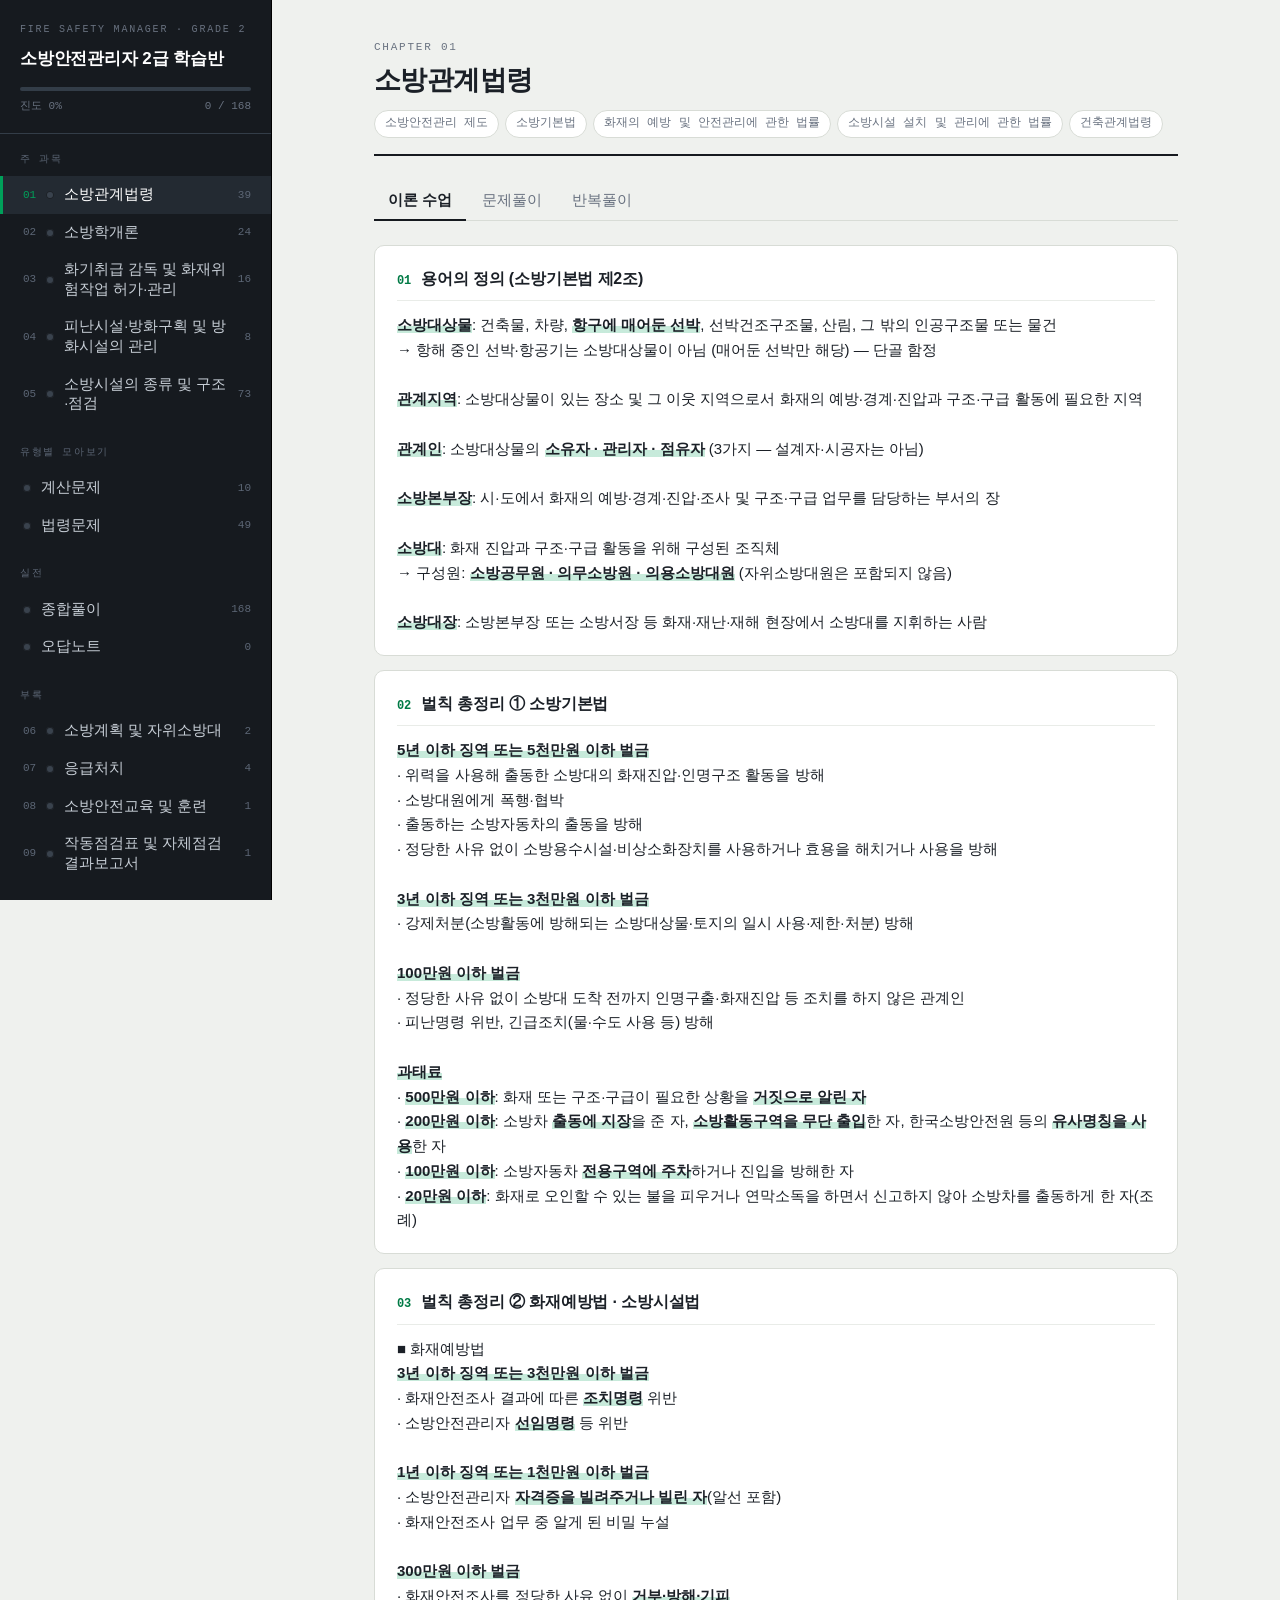
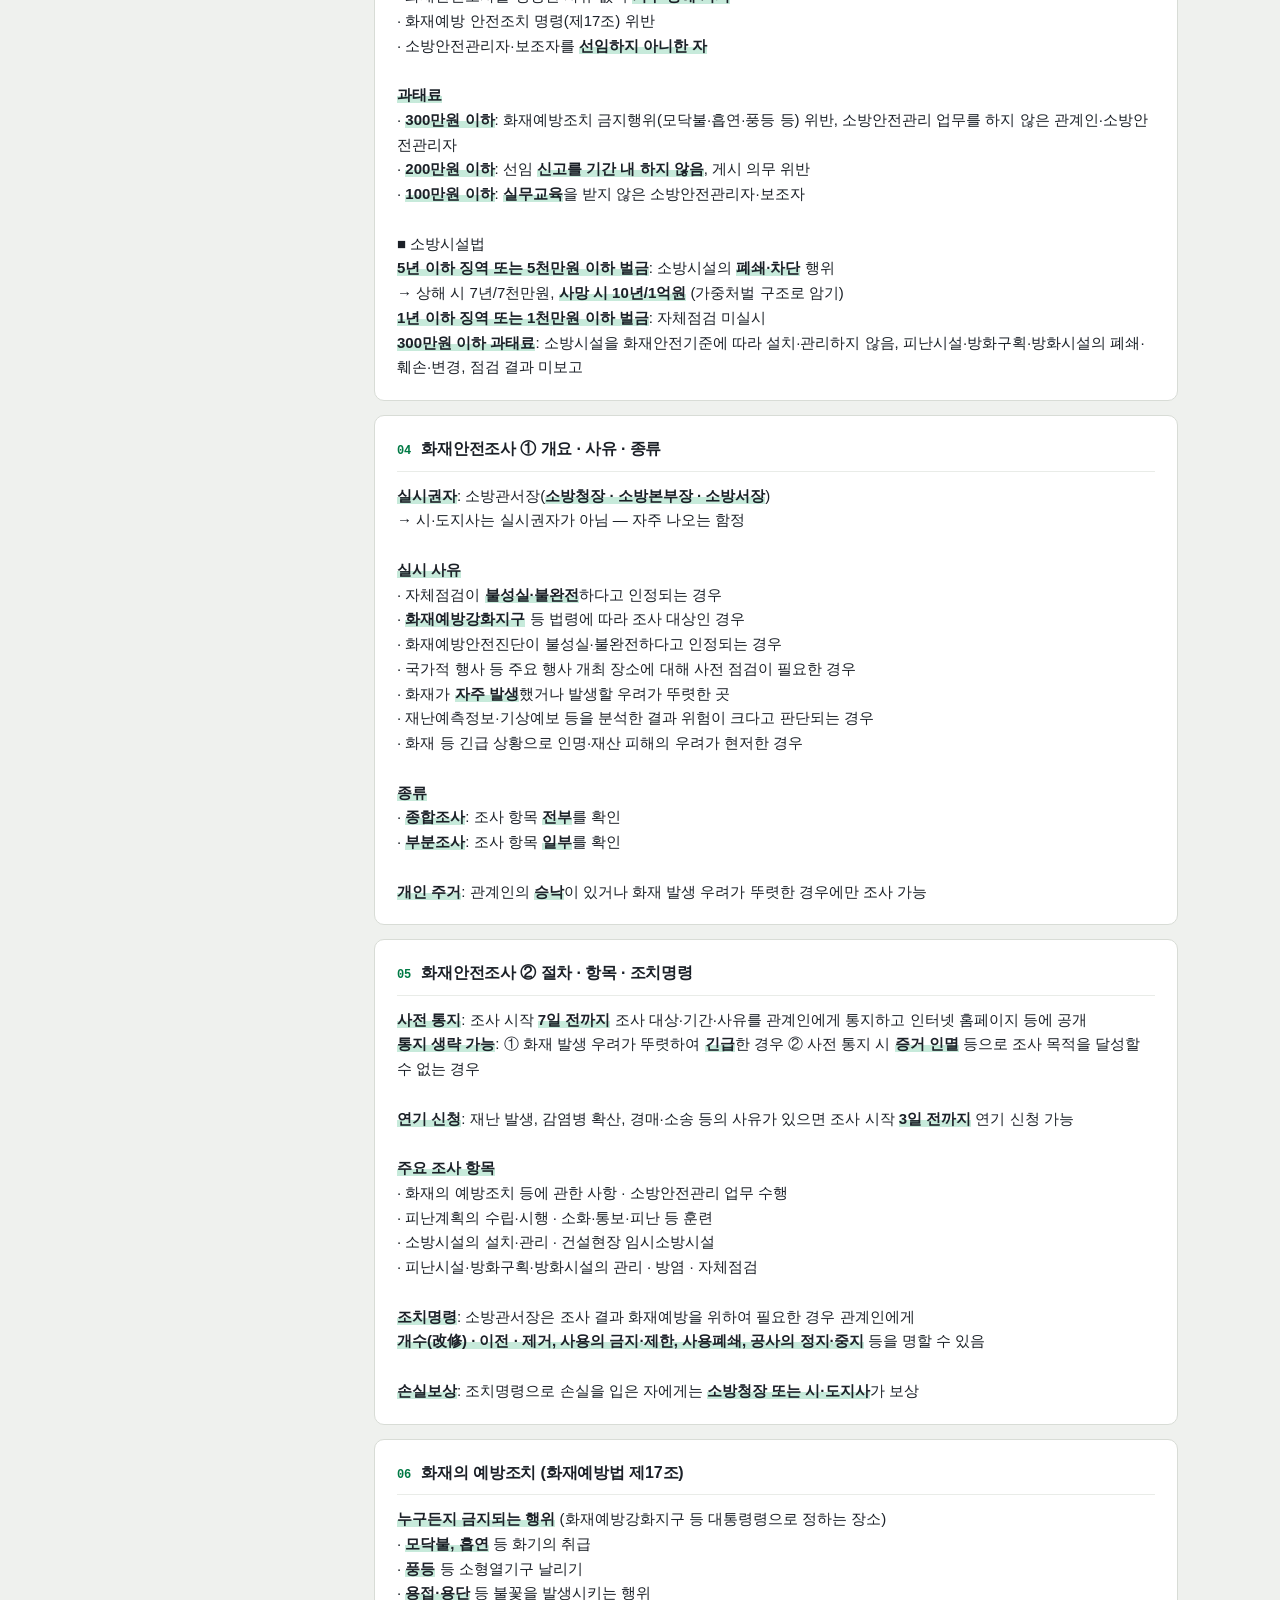
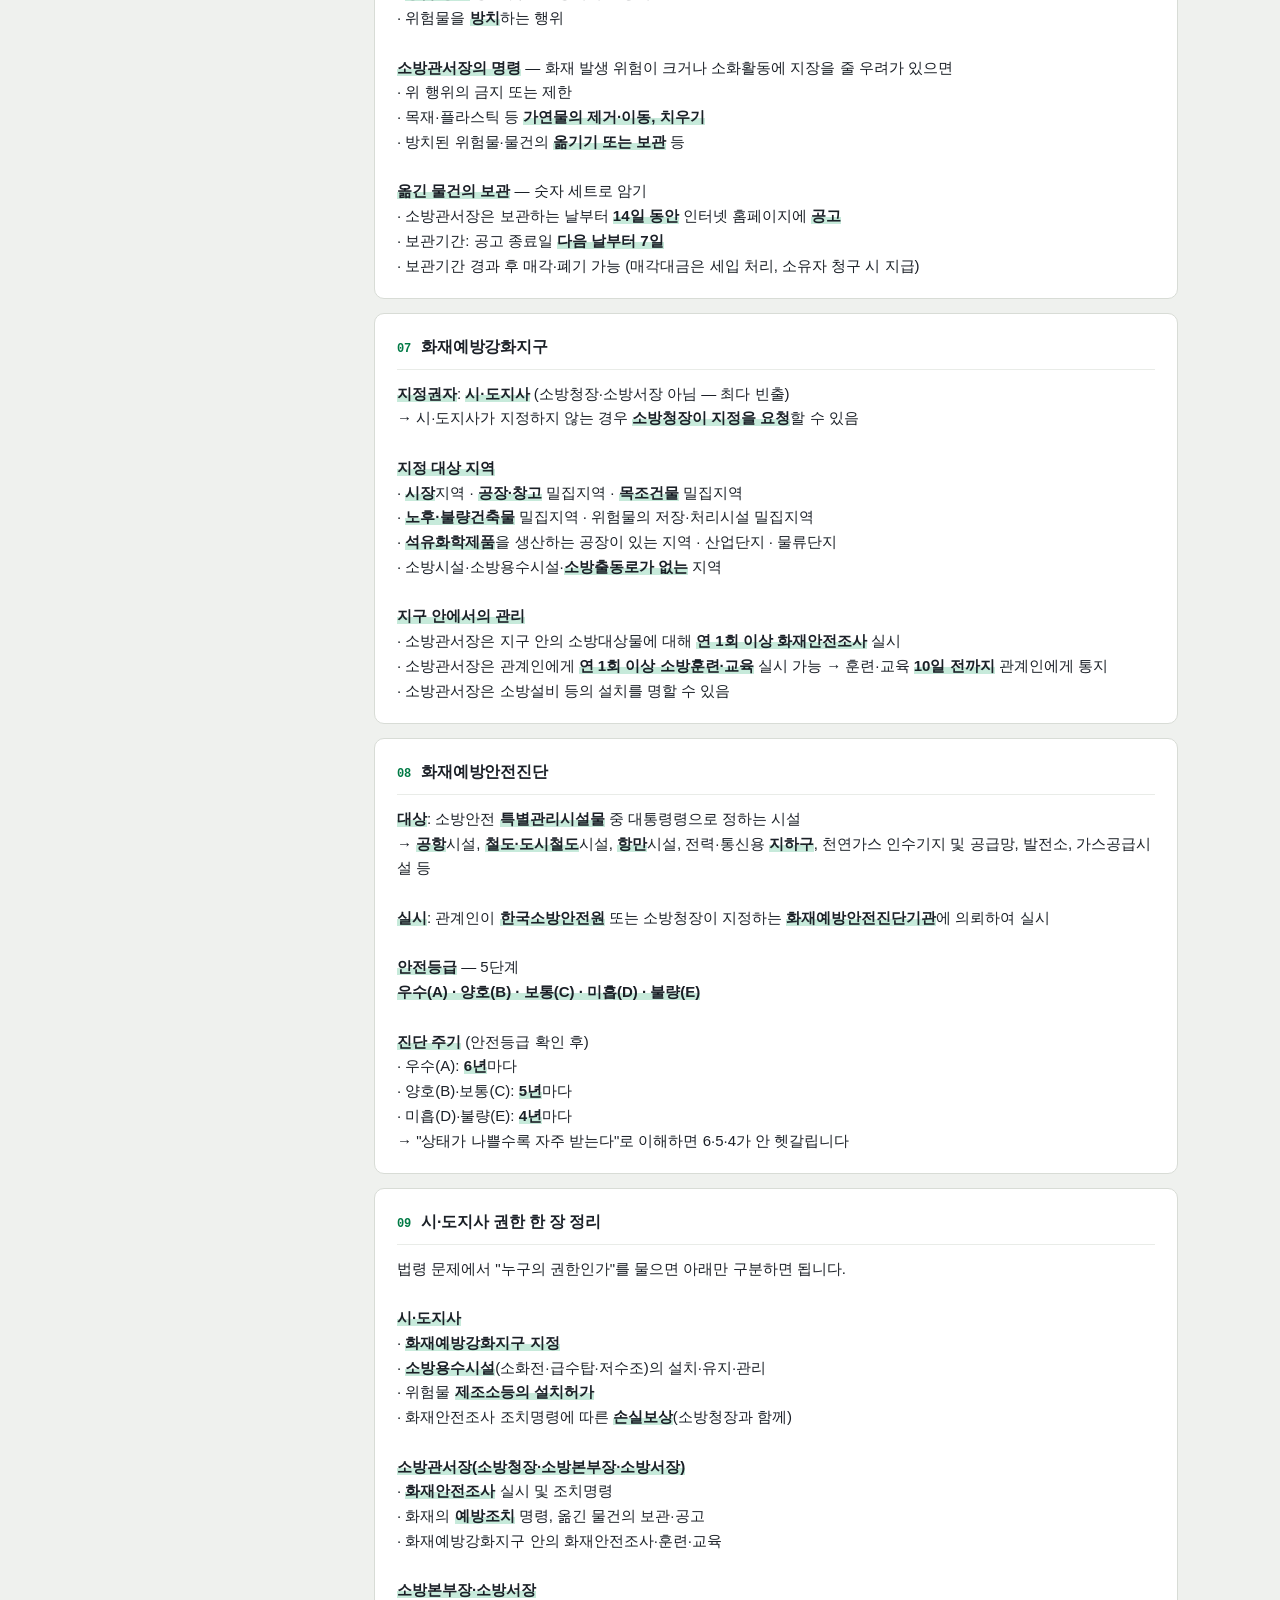
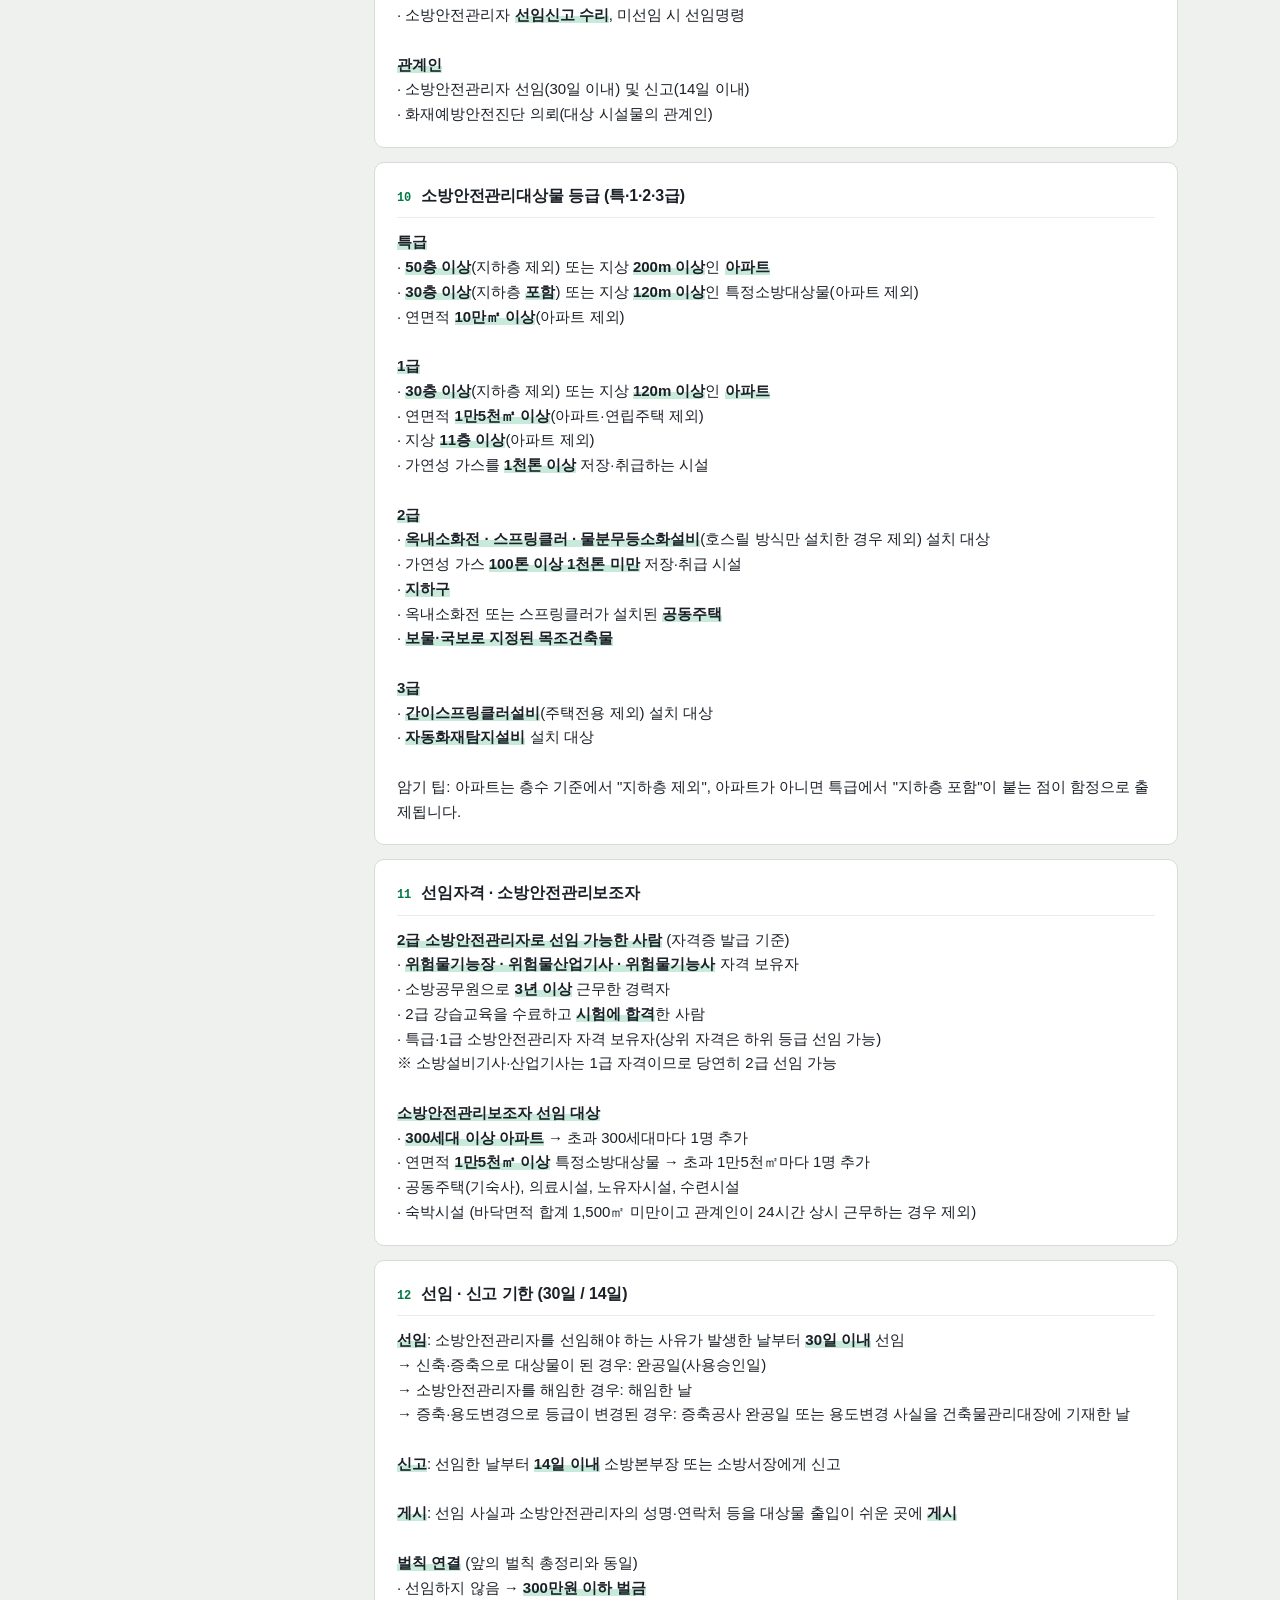
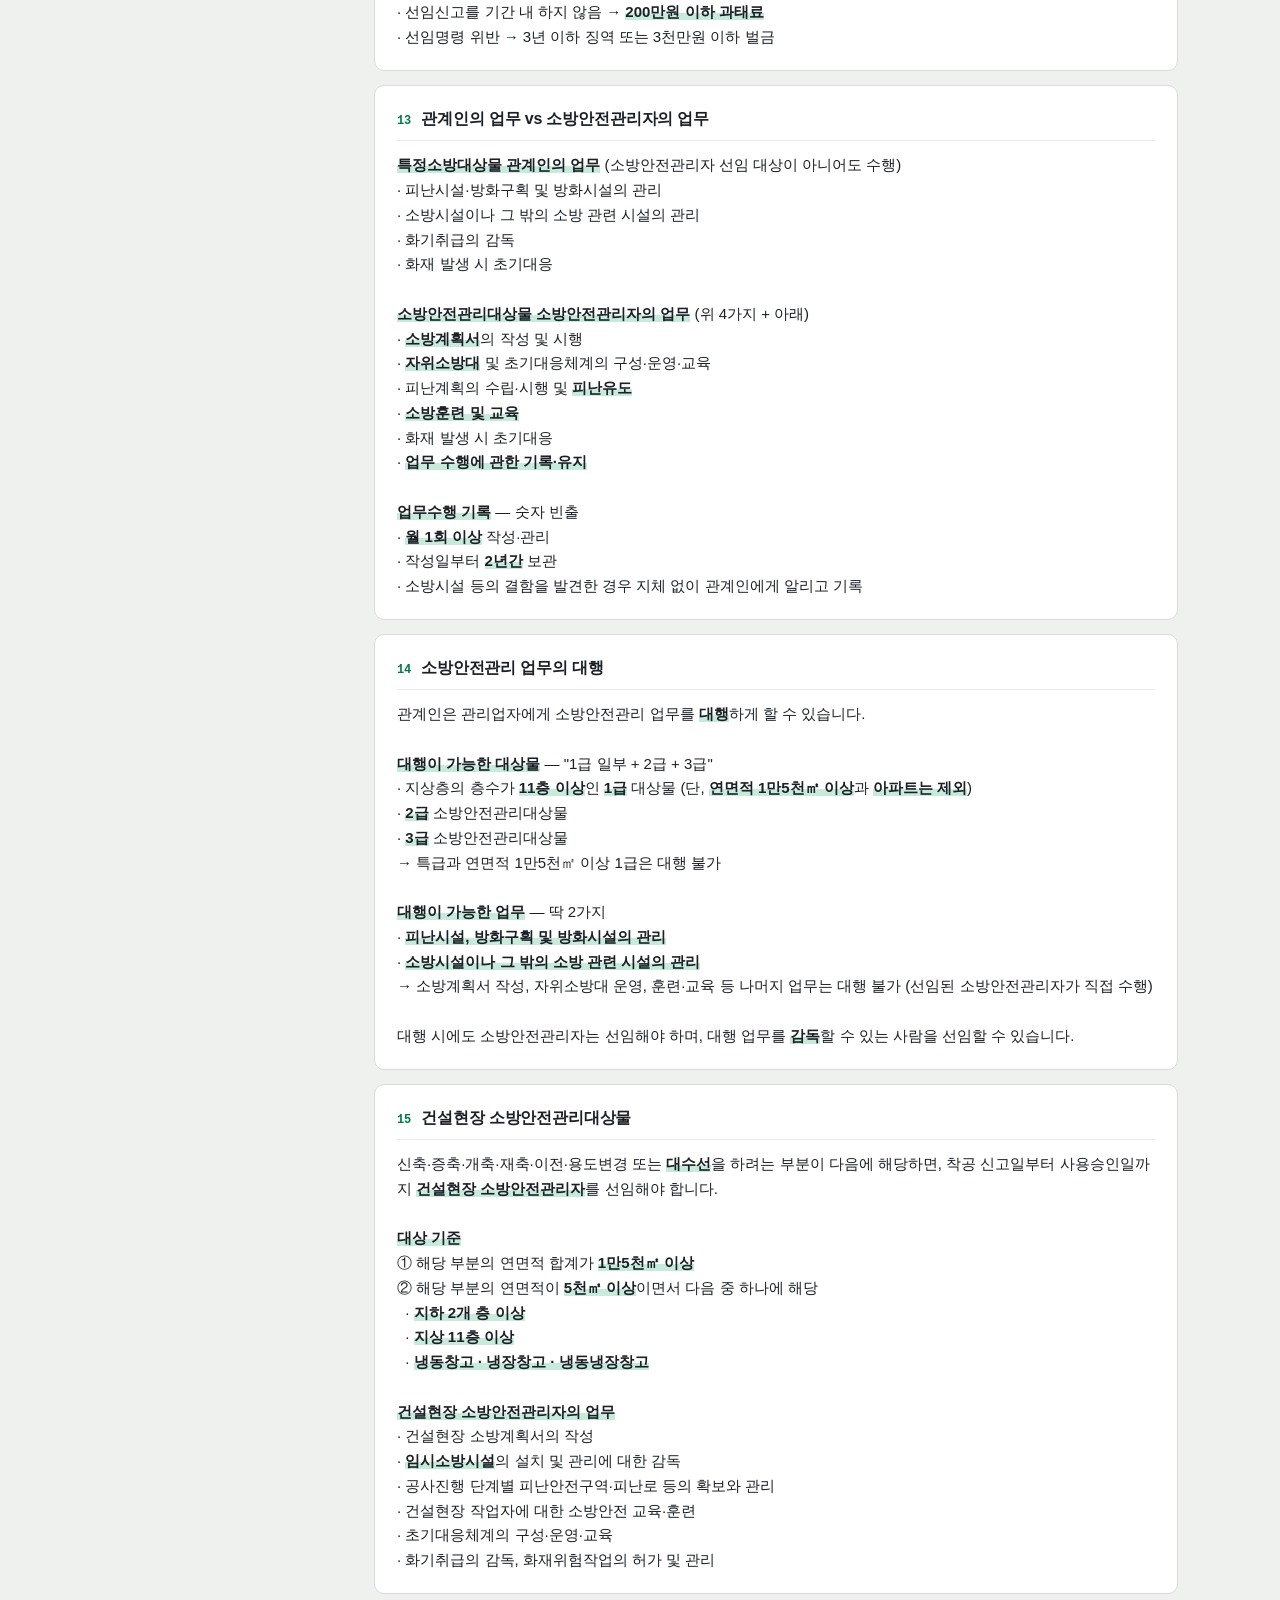
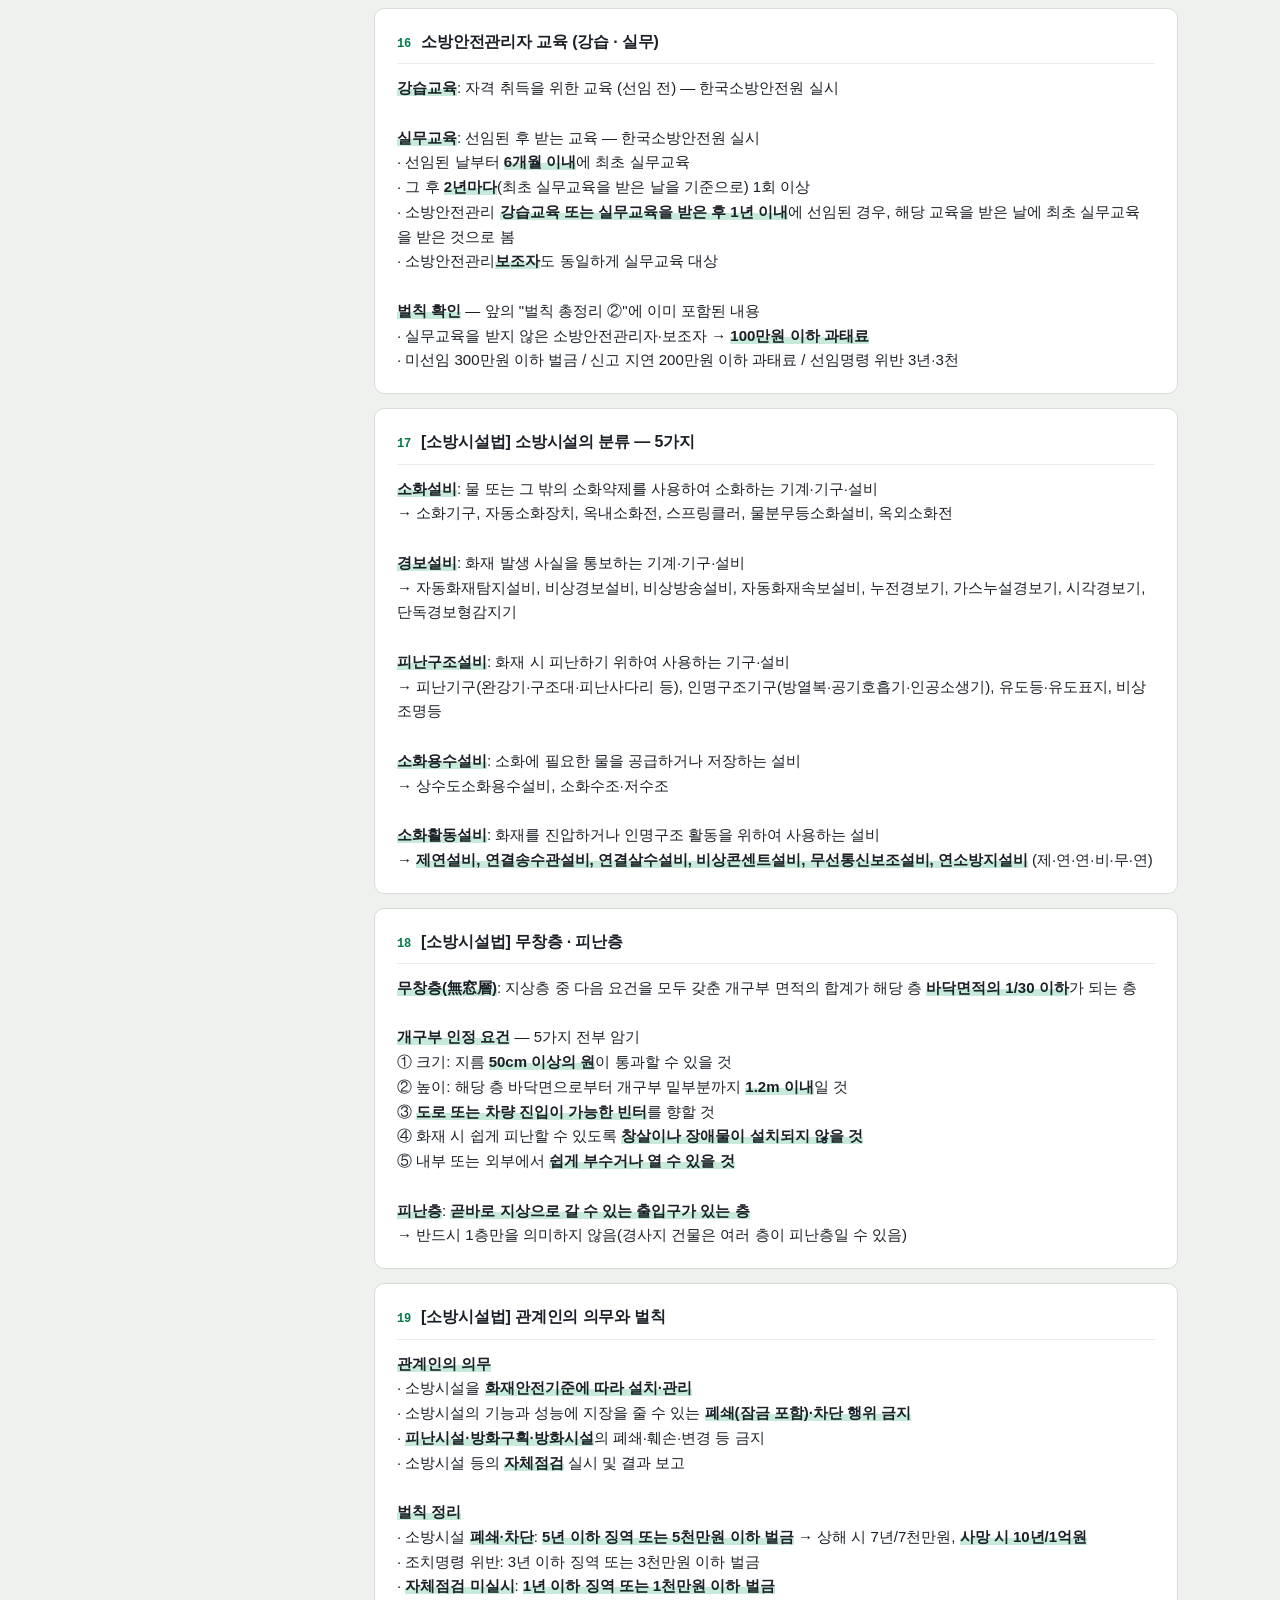
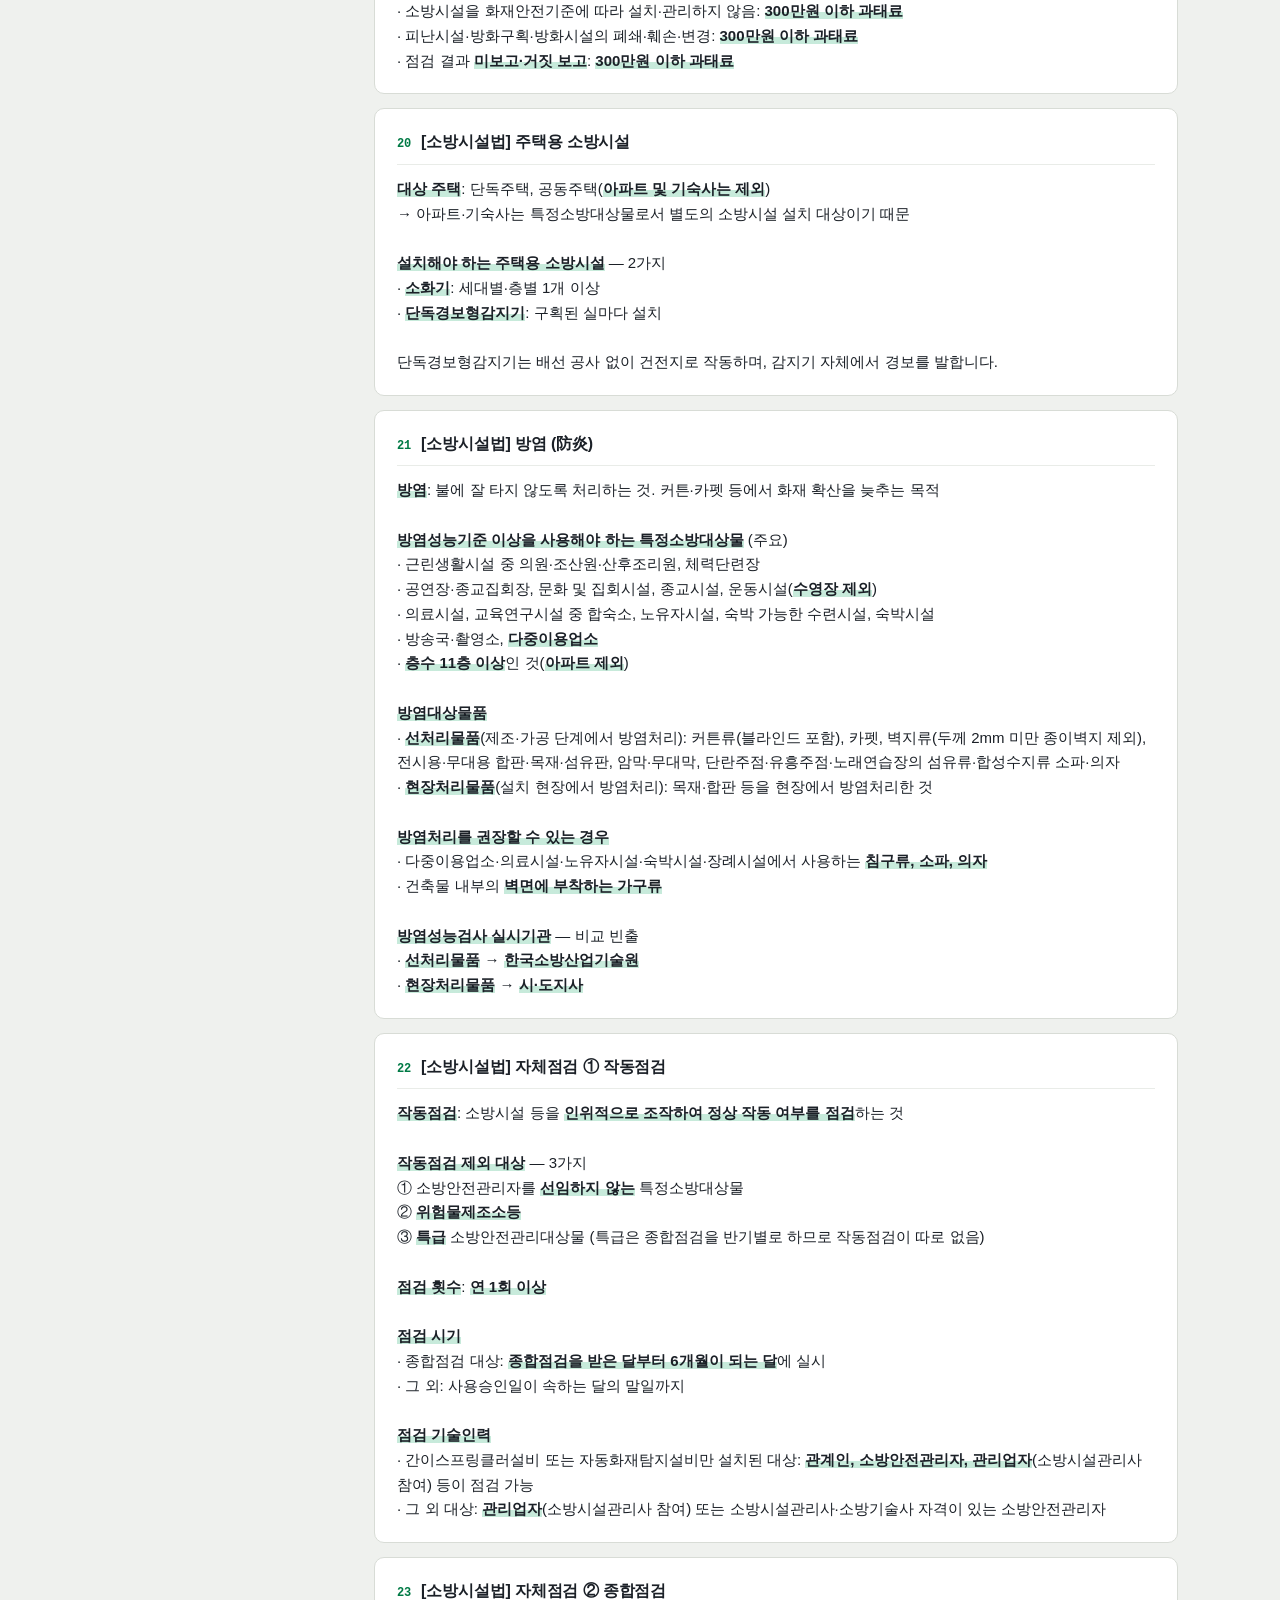
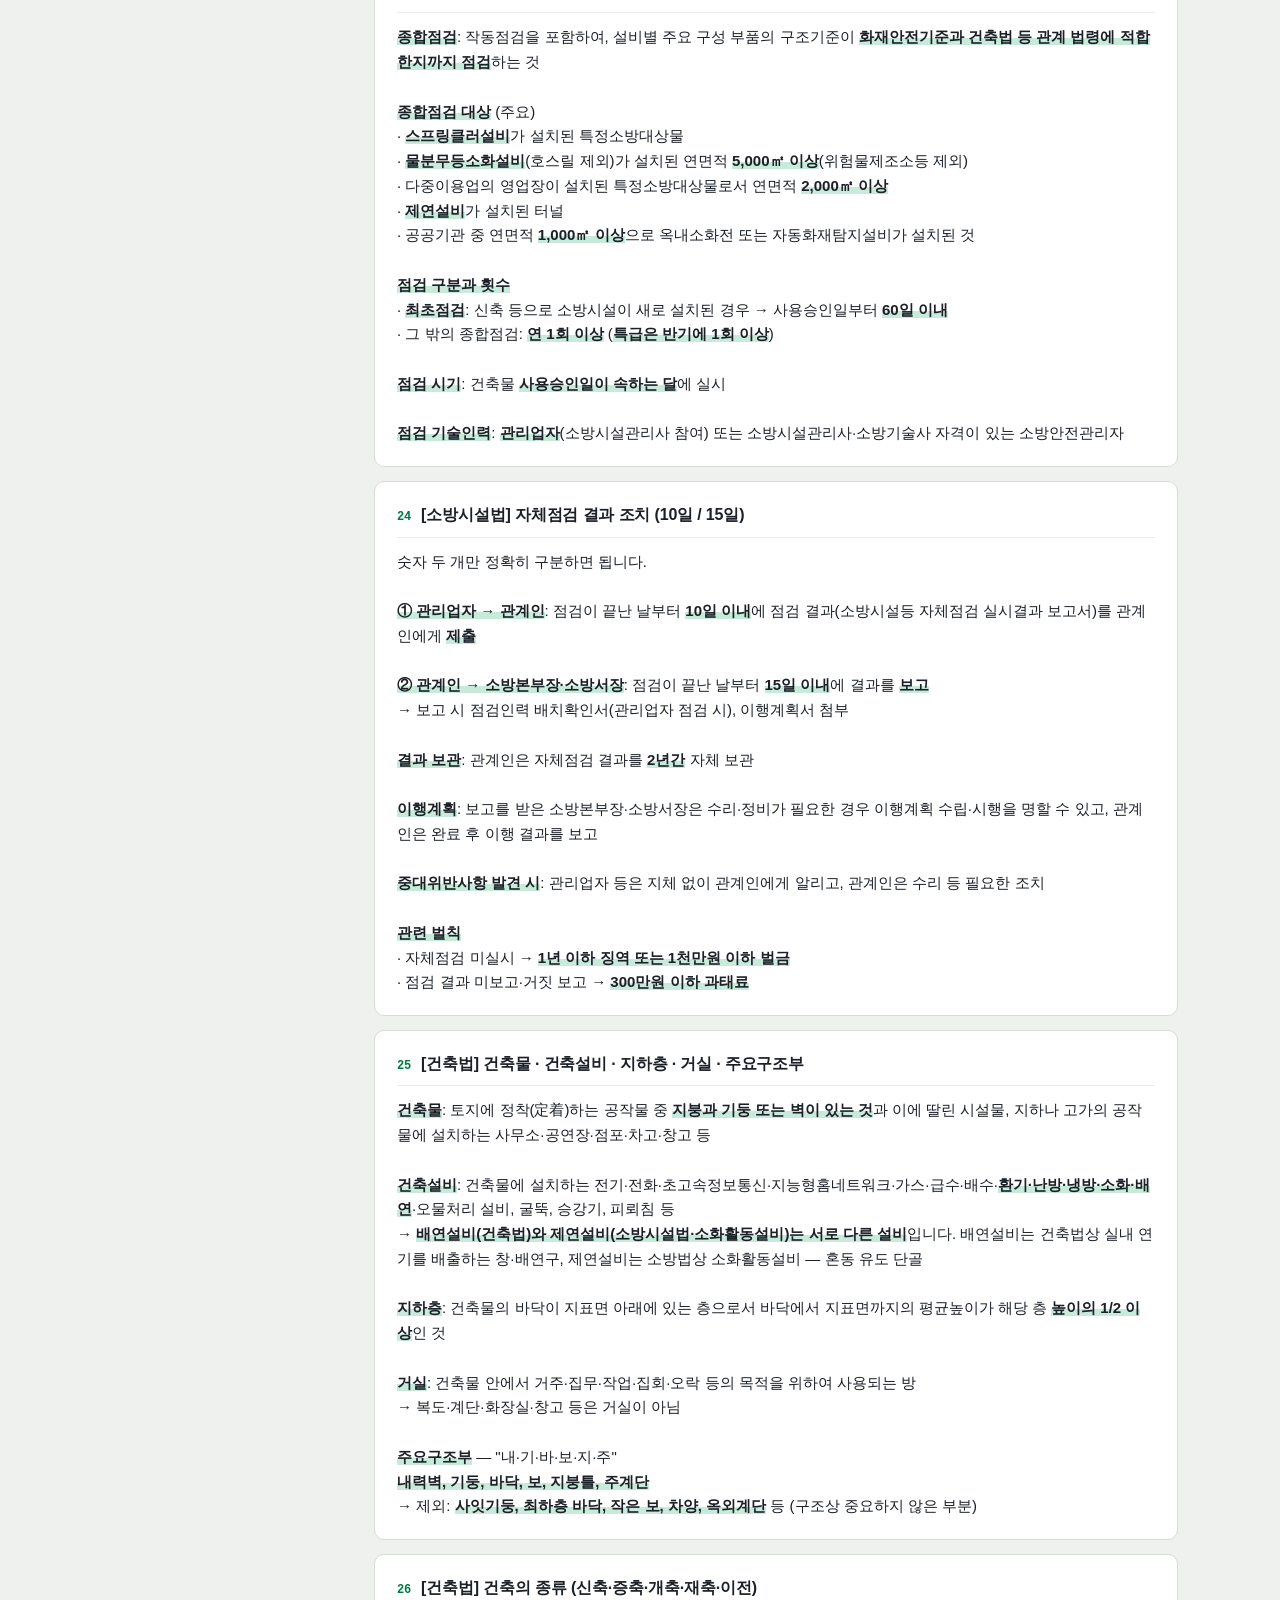
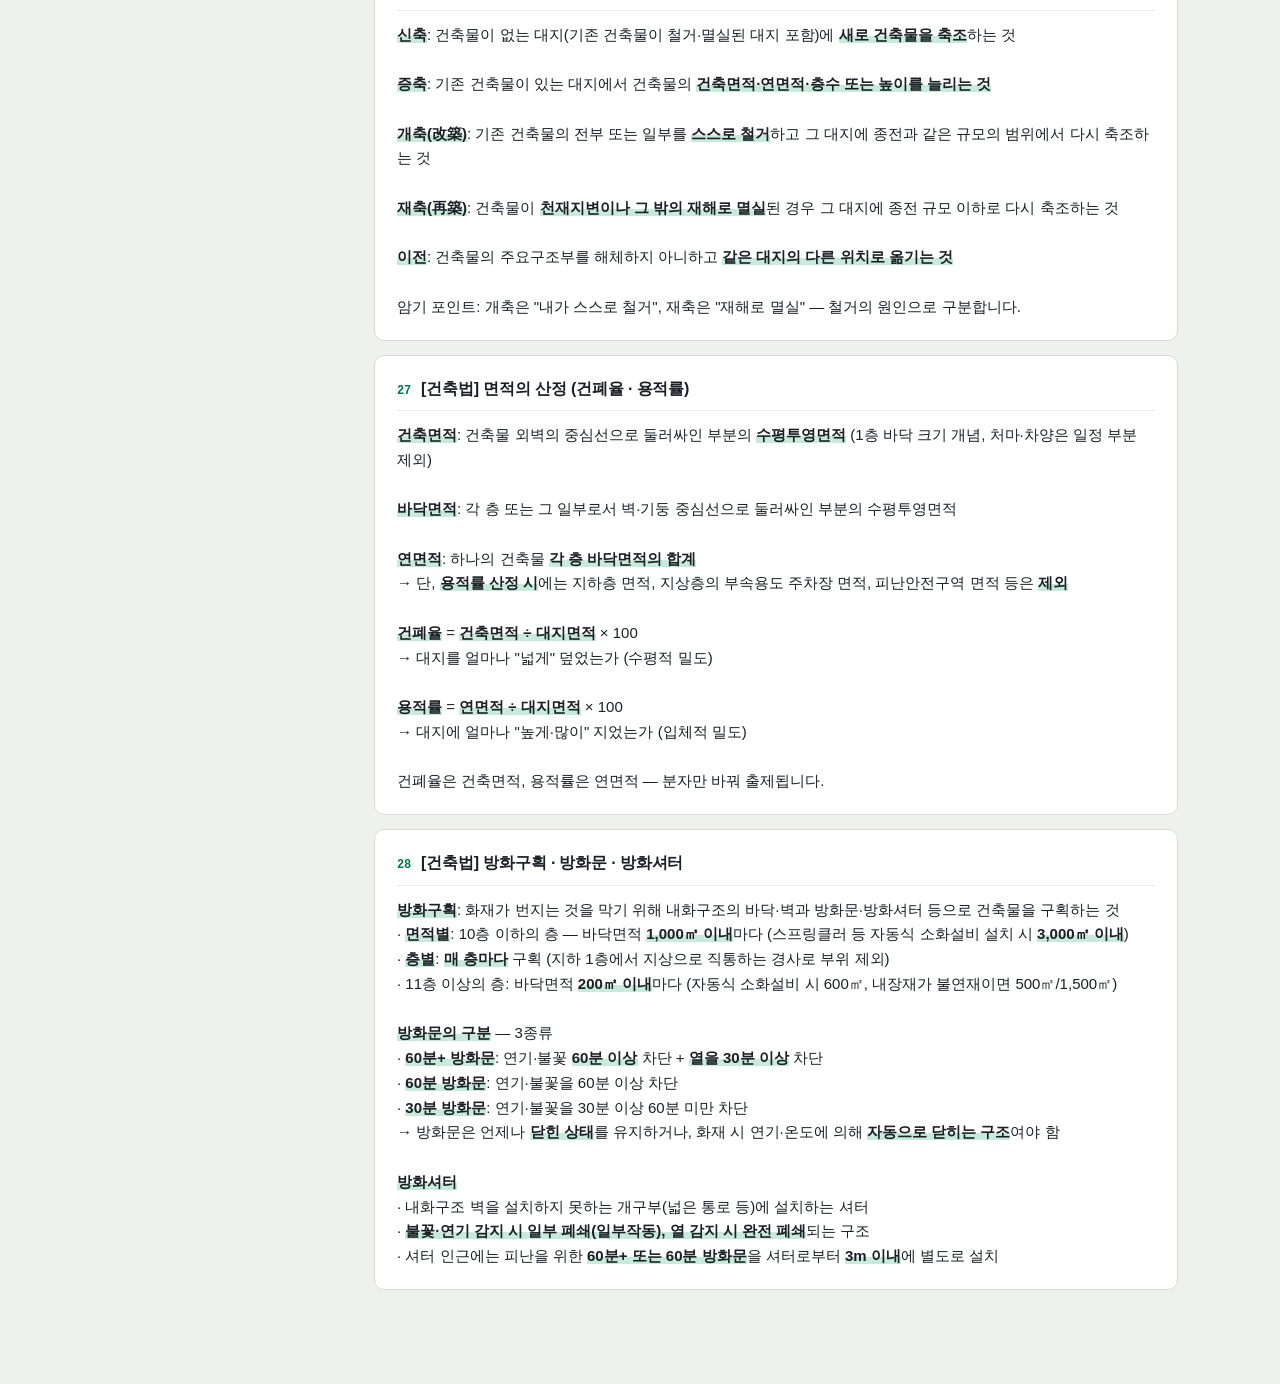
==== study.html @ 888ad360 "Add files via upload" ====
<!DOCTYPE html>
<html lang="ko">
<head>
<meta charset="UTF-8">
<meta name="viewport" content="width=device-width, initial-scale=1, viewport-fit=cover">
<title>소방안전관리자 2급 · 학습반</title>
<style>
:root{
  --ink:#161A1F;
  --ink-2:#232A32;
  --ink-3:#333D48;
  --paper:#EFF1EE;
  --card:#FFFFFF;
  --line:#D8DCD6;
  --line-2:#E9ECE8;
  --text:#1B2027;
  --text-dim:#697280;
  --exit:#00A05A;
  --exit-dark:#007A45;
  --alarm:#DD3524;
  --amber:#DE9A28;
  --sans:-apple-system,BlinkMacSystemFont,"Pretendard","Apple SD Gothic Neo","Noto Sans KR","Malgun Gothic","맑은 고딕",sans-serif;
  --mono:ui-monospace,SFMono-Regular,"SF Mono",Menlo,Consolas,"Liberation Mono",monospace;
  --nav-w:272px;
}
*{box-sizing:border-box;-webkit-tap-highlight-color:transparent}
html,body{margin:0;padding:0}
body{
  font-family:var(--sans);
  background:var(--paper);
  color:var(--text);
  font-size:16px;
  line-height:1.65;
  -webkit-font-smoothing:antialiased;
}
button{font-family:inherit;font-size:inherit;cursor:pointer;touch-action:manipulation}
:focus-visible{outline:2px solid var(--exit);outline-offset:2px}

/* ---------- 레이아웃 ---------- */
.shell{display:flex;min-height:100dvh}

/* ---------- 좌측 회로표시반 ---------- */
.nav{
  width:var(--nav-w);flex:0 0 var(--nav-w);
  background:var(--ink);color:#C7CEd6;
  position:sticky;top:0;height:100dvh;overflow-y:auto;
  padding:0 0 40px;
  border-right:1px solid #000;
}
.nav-head{
  padding:22px 20px 18px;border-bottom:1px solid var(--ink-3);
  position:sticky;top:0;background:var(--ink);z-index:2;
}
.nav-head .kicker{
  font-family:var(--mono);font-size:10px;letter-spacing:.18em;
  color:var(--text-dim);text-transform:uppercase;margin:0 0 6px;
}
.nav-head h1{font-size:17px;margin:0;color:#fff;letter-spacing:-.01em;font-weight:700}
.nav-head .meter{margin-top:14px}
.meter-bar{height:4px;background:var(--ink-3);border-radius:2px;overflow:hidden}
.meter-fill{height:100%;background:var(--exit);width:0;transition:width .35s ease}
.meter-txt{font-family:var(--mono);font-size:11px;color:var(--text-dim);margin-top:6px;display:flex;justify-content:space-between}

.nav-group{padding:18px 0 4px}
.nav-group > .label{
  font-family:var(--mono);font-size:10px;letter-spacing:.16em;color:#5C6675;
  padding:0 20px 8px;text-transform:uppercase;
}
.nav-item{
  display:flex;align-items:center;gap:10px;width:100%;
  background:none;border:0;color:#C7CED6;text-align:left;
  padding:9px 20px;font-size:14.5px;line-height:1.35;
  border-left:3px solid transparent;
}
.nav-item:hover{background:var(--ink-2);color:#fff}
.nav-item.on{background:var(--ink-2);color:#fff;border-left-color:var(--exit)}
.nav-item .no{font-family:var(--mono);font-size:11px;color:#5C6675;flex:0 0 auto}
.nav-item.on .no{color:var(--exit)}
.nav-item .nm{flex:1;min-width:0}
.nav-item .ct{font-family:var(--mono);font-size:11px;color:#5C6675}

/* 신호등 램프 — 이 화면의 시그니처 */
.lamp{
  flex:0 0 auto;width:8px;height:8px;border-radius:50%;
  background:#39424D;box-shadow:inset 0 0 0 1px rgba(0,0,0,.5);
}
.lamp.g{background:var(--exit);box-shadow:0 0 7px rgba(0,160,90,.85)}
.lamp.a{background:var(--amber);box-shadow:0 0 7px rgba(222,154,40,.8)}
.lamp.r{background:var(--alarm);box-shadow:0 0 7px rgba(221,53,36,.85)}

/* ---------- 본문 ---------- */
.main{flex:1;min-width:0;padding:0 0 80px}
.topbar{
  display:none;position:sticky;top:0;z-index:20;
  background:var(--ink);color:#fff;padding:10px 14px;
  align-items:center;gap:12px;
}
.topbar button{background:none;border:1px solid var(--ink-3);color:#fff;border-radius:6px;padding:6px 10px}
.topbar .t{font-size:14px;font-weight:600}

.wrap{max-width:860px;margin:0 auto;padding:38px 28px 0}
.page-head{border-bottom:2px solid var(--ink);padding-bottom:16px;margin-bottom:26px}
.page-head .eyebrow{font-family:var(--mono);font-size:11px;letter-spacing:.16em;color:var(--text-dim);margin:0 0 8px}
.page-head h2{margin:0;font-size:27px;letter-spacing:-.02em;line-height:1.25}
.page-head p{margin:10px 0 0;color:var(--text-dim);font-size:14.5px}
.chips{display:flex;flex-wrap:wrap;gap:6px;margin-top:12px}
.chip{
  font-size:12px;font-family:var(--mono);color:var(--text-dim);
  border:1px solid var(--line);background:var(--card);border-radius:999px;padding:3px 10px;
}

/* 탭 */
.tabs{display:flex;gap:2px;margin-bottom:24px;border-bottom:1px solid var(--line);flex-wrap:wrap}
.tab{
  background:none;border:0;border-bottom:2px solid transparent;
  padding:9px 14px;font-size:14.5px;color:var(--text-dim);margin-bottom:-1px;
}
.tab.on{color:var(--text);border-bottom-color:var(--ink);font-weight:600}
.tab:hover{color:var(--text)}

/* 카드 */
.card{background:var(--card);border:1px solid var(--line);border-radius:10px;padding:20px 22px;margin-bottom:14px}
.card h3{margin:0 0 10px;font-size:17px;letter-spacing:-.01em}
.card p{margin:0 0 10px}
.card p:last-child{margin-bottom:0}

.empty{
  border:1px dashed var(--line);border-radius:10px;background:transparent;
  padding:34px 24px;text-align:center;color:var(--text-dim);
}
.empty strong{display:block;color:var(--text);font-size:15.5px;margin-bottom:6px}
.empty code{font-family:var(--mono);font-size:12.5px;background:var(--line-2);padding:2px 6px;border-radius:4px}

/* 이론 블록 */
.theory h3{
  font-size:16px;margin:0 0 12px;padding-bottom:8px;border-bottom:1px solid var(--line-2);
  display:flex;align-items:baseline;gap:10px;
}
.theory h3 .n{font-family:var(--mono);font-size:12px;color:var(--exit-dark)}
.theory .body{white-space:pre-wrap;font-size:15px}
.theory .body strong{background:linear-gradient(transparent 60%,rgba(0,160,90,.22) 60%)}

/* 문제 */
.qcard{background:var(--card);border:1px solid var(--line);border-radius:10px;margin-bottom:14px;overflow:hidden}
.qcard.ok{border-color:var(--exit)}
.qcard.no{border-color:var(--alarm)}
.qhead{display:flex;align-items:center;gap:8px;padding:12px 18px;border-bottom:1px solid var(--line-2);background:#FAFBFA;flex-wrap:wrap}
.qno{font-family:var(--mono);font-size:12px;color:var(--text-dim)}
.qtag{font-family:var(--mono);font-size:10.5px;letter-spacing:.08em;padding:2px 7px;border-radius:4px;border:1px solid var(--line)}
.qtag.law{color:#2B5FBE;border-color:#BFD0EE;background:#EEF3FC}
.qtag.calc{color:#8A5A00;border-color:#EBD9AC;background:#FCF6E8}
.qtag.wrong{color:var(--alarm);border-color:#F1C3BD;background:#FCEFEE}
.qflag{margin-left:auto;background:none;border:1px solid var(--line);border-radius:6px;padding:3px 9px;font-size:12px;color:var(--text-dim)}
.qflag.on{color:var(--amber);border-color:var(--amber)}
.qbody{padding:18px}
.qtext{font-size:16px;margin:0 0 14px;line-height:1.6}
.opts{display:flex;flex-direction:column;gap:7px}
.opt{
  display:flex;gap:10px;align-items:flex-start;text-align:left;width:100%;
  background:var(--card);border:1px solid var(--line);border-radius:8px;
  padding:11px 13px;font-size:15px;line-height:1.5;color:var(--text);transition:background .12s,border-color .12s;
}
.opt:hover:not(:disabled){background:#F6F8F6;border-color:#B9C0B7}
.opt:disabled{cursor:default}
.opt .k{font-family:var(--mono);color:var(--text-dim);flex:0 0 auto}
.opt.correct{border-color:var(--exit);background:#EDF8F2}
.opt.correct .k{color:var(--exit-dark)}
.opt.picked-wrong{border-color:var(--alarm);background:#FDF0EE}
.opt.picked-wrong .k{color:var(--alarm)}

.exp{margin-top:14px;padding:13px 15px;border-radius:8px;background:#F5F7F5;border-left:3px solid var(--exit);font-size:14.5px}
.exp.no{border-left-color:var(--alarm)}
.exp .lb{font-family:var(--mono);font-size:11px;letter-spacing:.1em;color:var(--text-dim);display:block;margin-bottom:5px}

/* 진행/요약 */
.bar{
  display:flex;align-items:center;gap:14px;flex-wrap:wrap;
  background:var(--card);border:1px solid var(--line);border-radius:10px;
  padding:13px 18px;margin-bottom:18px;
}
.bar .stat{font-family:var(--mono);font-size:13px;color:var(--text-dim)}
.bar .stat b{color:var(--text);font-size:15px}
.bar .stat.g b{color:var(--exit-dark)}
.bar .stat.r b{color:var(--alarm)}
.bar .sp{flex:1}
.btn{
  background:var(--ink);color:#fff;border:1px solid var(--ink);border-radius:7px;
  padding:8px 15px;font-size:14px;font-weight:500;
}
.btn:hover{background:var(--ink-2)}
.btn.ghost{background:transparent;color:var(--text);border-color:var(--line)}
.btn.ghost:hover{background:var(--card);border-color:var(--text-dim)}
.btn.danger{background:transparent;color:var(--alarm);border-color:#EBC4BF}
.btn.danger:hover{background:#FCEFEE}

.result{
  background:var(--ink);color:#fff;border-radius:10px;padding:26px 24px;margin-bottom:18px;
}
.result .score{font-family:var(--mono);font-size:42px;line-height:1;letter-spacing:-.03em}
.result .score small{font-size:16px;color:#8C96A3}
.result .msg{margin:10px 0 0;color:#C7CED6;font-size:14.5px}
.result .acts{margin-top:18px;display:flex;gap:8px;flex-wrap:wrap}
.result .btn.ghost{color:#fff;border-color:var(--ink-3)}
.result .btn.ghost:hover{background:var(--ink-2)}

/* 데이터 주입 */
textarea{
  width:100%;min-height:230px;font-family:var(--mono);font-size:13px;line-height:1.55;
  border:1px solid var(--line);border-radius:8px;padding:13px;resize:vertical;background:#FBFCFB;color:var(--text);
}
.hint{font-size:13.5px;color:var(--text-dim);margin:0 0 12px}
pre.schema{
  background:var(--ink);color:#C7CED6;border-radius:8px;padding:15px;overflow-x:auto;
  font-family:var(--mono);font-size:12.5px;line-height:1.6;margin:0 0 14px;
}
pre.schema .s{color:#7FD1A6}
.toast{
  position:fixed;left:50%;bottom:26px;transform:translateX(-50%) translateY(14px);
  background:var(--ink);color:#fff;padding:11px 20px;border-radius:8px;font-size:14px;
  opacity:0;pointer-events:none;transition:opacity .2s,transform .2s;z-index:60;max-width:90vw;
}
.toast.on{opacity:1;transform:translateX(-50%) translateY(0)}

#jsWarn{
  background:#B3261E;color:#fff;font-size:14px;line-height:1.55;
  padding:14px 18px;text-align:center;
}
#jsWarn b{display:block;font-size:15px;margin-bottom:4px}
.scrim{display:none;position:fixed;inset:0;background:rgba(0,0,0,.45);z-index:25}
.scrim.on{display:block}

@media (max-width:880px){
  .topbar{display:flex;padding-top:calc(10px + env(safe-area-inset-top))}
  .topbar button{min-height:40px;min-width:44px;font-size:18px}
  .nav{
    position:fixed;left:0;top:0;z-index:30;
    width:min(300px,85vw);flex-basis:auto;
    height:100vh;height:100dvh;
    transform:translateX(-100%);transition:transform .22s ease;
    padding-bottom:calc(40px + env(safe-area-inset-bottom));
    box-shadow:4px 0 24px rgba(0,0,0,.35);
  }
  .nav.on{transform:translateX(0)}
  .nav-item{min-height:46px;padding-top:11px;padding-bottom:11px;font-size:15px}
  .wrap{padding:20px 16px 0}
  .page-head h2{font-size:21px}
  body{font-size:15.5px}
  /* 탭: 가로 스크롤 + 큰 터치 타깃 */
  .tabs{flex-wrap:nowrap;overflow-x:auto;-webkit-overflow-scrolling:touch;gap:0;margin:0 -16px 20px;padding:0 10px;scrollbar-width:none}
  .tabs::-webkit-scrollbar{display:none}
  .tab{flex:1 0 auto;min-height:48px;padding:12px 14px;font-size:15px;white-space:nowrap}
  /* 보기 버튼: 풀너비 터치 타깃 */
  .opt{min-height:48px}
  .qflag{min-height:38px;padding:6px 12px}
  .main{padding-bottom:calc(80px + env(safe-area-inset-bottom))}
}
@media (prefers-reduced-motion:reduce){
  *{transition:none!important;animation:none!important}
}
</style>
</head>
<body>
<div id="jsWarn"><b>버튼이 눌리지 않나요?</b>파일 "미리보기(QuickLook)"로 열면 동작하지 않습니다. 공유 버튼 → <b style="display:inline">Safari / Chrome 브라우저로 열기</b>를 선택해 주세요.</div>
<script>document.getElementById('jsWarn').remove();</script>
<div class="scrim" id="scrim"></div>
<div class="shell">
  <nav class="nav" id="nav">
    <div class="nav-head">
      <p class="kicker">FIRE SAFETY MANAGER · GRADE 2</p>
      <h1>소방안전관리자 2급 학습반</h1>
      <div class="meter">
        <div class="meter-bar"><div class="meter-fill" id="meterFill"></div></div>
        <div class="meter-txt"><span id="meterL">진도 0%</span><span id="meterR">0 / 0</span></div>
      </div>
    </div>
    <div id="navBody"></div>
  </nav>

  <div class="main">
    <div class="topbar">
      <button id="navBtn" aria-label="메뉴 열기">☰</button>
      <span class="t" id="topTitle">소방안전관리자 2급</span>
    </div>
    <div class="wrap" id="view"></div>
  </div>
</div>
<div class="toast" id="toast"></div>

<script>
/* =========================================================
   1. 데이터  —  이론/문제는 아래 배열에 계속 추가하면 됩니다.
      (또는 좌측 '데이터 관리'에서 JSON으로 통째 주입)
   ========================================================= */
const CH = [
  {id:'ch1', no:'01', title:'소방관계법령',
   subs:['소방안전관리 제도','소방기본법','화재의 예방 및 안전관리에 관한 법률','소방시설 설치 및 관리에 관한 법률','건축관계법령']},
  {id:'ch2', no:'02', title:'소방학개론',
   subs:['연소이론','화재이론','소화이론']},
  {id:'ch3', no:'03', title:'화기취급 감독 및 화재위험작업 허가·관리',
   subs:['화기취급작업 안전관리규정','화재위험작업 허가·관리','위험물 안전관리','전기 안전관리','가스 안전관리']},
  {id:'ch4', no:'04', title:'피난시설·방화구획 및 방화시설의 관리',
   subs:['피난시설 관리','방화구획','방화시설']},
  {id:'ch5', no:'05', title:'소방시설의 종류 및 구조·점검',
   subs:['소방시설의 종류','소화설비','경보설비','피난구조설비','소화활동설비']},
  {id:'ap1', no:'06', title:'소방계획 및 자위소방대', appendix:true,
   subs:['소방계획 수립','자위소방대·초기대응체계','화재대응 및 피난','업무수행 기록의 작성·유지']},
  {id:'ap2', no:'07', title:'응급처치', appendix:true, subs:['심폐소생술','자동심장충격기','기도폐쇄·출혈·화상']},
  {id:'ap3', no:'08', title:'소방안전교육 및 훈련', appendix:true, subs:['교육·훈련 계획','실시 및 기록']},
  {id:'ap4', no:'09', title:'작동점검표 및 자체점검 결과보고서', appendix:true, subs:['작동점검표 작성','결과보고서 작성·제출']}
];

/* 이론 — 전달해 주시는 내용을 여기에 채웁니다. {h:소제목, body:본문} */
let THEORY = {
  ch1:[
{h:'용어의 정의 (소방기본법 제2조)', body:`**소방대상물**: 건축물, 차량, **항구에 매어둔 선박**, 선박건조구조물, 산림, 그 밖의 인공구조물 또는 물건
→ 항해 중인 선박·항공기는 소방대상물이 아님 (매어둔 선박만 해당) — 단골 함정

**관계지역**: 소방대상물이 있는 장소 및 그 이웃 지역으로서 화재의 예방·경계·진압과 구조·구급 활동에 필요한 지역

**관계인**: 소방대상물의 **소유자 · 관리자 · 점유자** (3가지 — 설계자·시공자는 아님)

**소방본부장**: 시·도에서 화재의 예방·경계·진압·조사 및 구조·구급 업무를 담당하는 부서의 장

**소방대**: 화재 진압과 구조·구급 활동을 위해 구성된 조직체
→ 구성원: **소방공무원 · 의무소방원 · 의용소방대원** (자위소방대원은 포함되지 않음)

**소방대장**: 소방본부장 또는 소방서장 등 화재·재난·재해 현장에서 소방대를 지휘하는 사람`},

{h:'벌칙 총정리 ① 소방기본법', body:`**5년 이하 징역 또는 5천만원 이하 벌금**
· 위력을 사용해 출동한 소방대의 화재진압·인명구조 활동을 방해
· 소방대원에게 폭행·협박
· 출동하는 소방자동차의 출동을 방해
· 정당한 사유 없이 소방용수시설·비상소화장치를 사용하거나 효용을 해치거나 사용을 방해

**3년 이하 징역 또는 3천만원 이하 벌금**
· 강제처분(소방활동에 방해되는 소방대상물·토지의 일시 사용·제한·처분) 방해

**100만원 이하 벌금**
· 정당한 사유 없이 소방대 도착 전까지 인명구출·화재진압 등 조치를 하지 않은 관계인
· 피난명령 위반, 긴급조치(물·수도 사용 등) 방해

**과태료**
· **500만원 이하**: 화재 또는 구조·구급이 필요한 상황을 **거짓으로 알린 자**
· **200만원 이하**: 소방차 **출동에 지장**을 준 자, **소방활동구역을 무단 출입**한 자, 한국소방안전원 등의 **유사명칭을 사용**한 자
· **100만원 이하**: 소방자동차 **전용구역에 주차**하거나 진입을 방해한 자
· **20만원 이하**: 화재로 오인할 수 있는 불을 피우거나 연막소독을 하면서 신고하지 않아 소방차를 출동하게 한 자(조례)`},

{h:'벌칙 총정리 ② 화재예방법 · 소방시설법', body:`■ 화재예방법
**3년 이하 징역 또는 3천만원 이하 벌금**
· 화재안전조사 결과에 따른 **조치명령** 위반
· 소방안전관리자 **선임명령** 등 위반

**1년 이하 징역 또는 1천만원 이하 벌금**
· 소방안전관리자 **자격증을 빌려주거나 빌린 자**(알선 포함)
· 화재안전조사 업무 중 알게 된 비밀 누설

**300만원 이하 벌금**
· 화재안전조사를 정당한 사유 없이 **거부·방해·기피**
· 화재예방 안전조치 명령(제17조) 위반
· 소방안전관리자·보조자를 **선임하지 아니한 자**

**과태료**
· **300만원 이하**: 화재예방조치 금지행위(모닥불·흡연·풍등 등) 위반, 소방안전관리 업무를 하지 않은 관계인·소방안전관리자
· **200만원 이하**: 선임 **신고를 기간 내 하지 않음**, 게시 의무 위반
· **100만원 이하**: **실무교육**을 받지 않은 소방안전관리자·보조자

■ 소방시설법
**5년 이하 징역 또는 5천만원 이하 벌금**: 소방시설의 **폐쇄·차단** 행위
→ 상해 시 7년/7천만원, **사망 시 10년/1억원** (가중처벌 구조로 암기)
**1년 이하 징역 또는 1천만원 이하 벌금**: 자체점검 미실시
**300만원 이하 과태료**: 소방시설을 화재안전기준에 따라 설치·관리하지 않음, 피난시설·방화구획·방화시설의 폐쇄·훼손·변경, 점검 결과 미보고`},

{h:'화재안전조사 ① 개요 · 사유 · 종류', body:`**실시권자**: 소방관서장(**소방청장 · 소방본부장 · 소방서장**)
→ 시·도지사는 실시권자가 아님 — 자주 나오는 함정

**실시 사유**
· 자체점검이 **불성실·불완전**하다고 인정되는 경우
· **화재예방강화지구** 등 법령에 따라 조사 대상인 경우
· 화재예방안전진단이 불성실·불완전하다고 인정되는 경우
· 국가적 행사 등 주요 행사 개최 장소에 대해 사전 점검이 필요한 경우
· 화재가 **자주 발생**했거나 발생할 우려가 뚜렷한 곳
· 재난예측정보·기상예보 등을 분석한 결과 위험이 크다고 판단되는 경우
· 화재 등 긴급 상황으로 인명·재산 피해의 우려가 현저한 경우

**종류**
· **종합조사**: 조사 항목 **전부**를 확인
· **부분조사**: 조사 항목 **일부**를 확인

**개인 주거**: 관계인의 **승낙**이 있거나 화재 발생 우려가 뚜렷한 경우에만 조사 가능`},

{h:'화재안전조사 ② 절차 · 항목 · 조치명령', body:`**사전 통지**: 조사 시작 **7일 전까지** 조사 대상·기간·사유를 관계인에게 통지하고 인터넷 홈페이지 등에 공개
**통지 생략 가능**: ① 화재 발생 우려가 뚜렷하여 **긴급**한 경우 ② 사전 통지 시 **증거 인멸** 등으로 조사 목적을 달성할 수 없는 경우

**연기 신청**: 재난 발생, 감염병 확산, 경매·소송 등의 사유가 있으면 조사 시작 **3일 전까지** 연기 신청 가능

**주요 조사 항목**
· 화재의 예방조치 등에 관한 사항 · 소방안전관리 업무 수행
· 피난계획의 수립·시행 · 소화·통보·피난 등 훈련
· 소방시설의 설치·관리 · 건설현장 임시소방시설
· 피난시설·방화구획·방화시설의 관리 · 방염 · 자체점검

**조치명령**: 소방관서장은 조사 결과 화재예방을 위하여 필요한 경우 관계인에게
**개수(改修) · 이전 · 제거, 사용의 금지·제한, 사용폐쇄, 공사의 정지·중지** 등을 명할 수 있음

**손실보상**: 조치명령으로 손실을 입은 자에게는 **소방청장 또는 시·도지사**가 보상`},

{h:'화재의 예방조치 (화재예방법 제17조)', body:`**누구든지 금지되는 행위** (화재예방강화지구 등 대통령령으로 정하는 장소)
· **모닥불, 흡연** 등 화기의 취급
· **풍등** 등 소형열기구 날리기
· **용접·용단** 등 불꽃을 발생시키는 행위
· 위험물을 **방치**하는 행위

**소방관서장의 명령** — 화재 발생 위험이 크거나 소화활동에 지장을 줄 우려가 있으면
· 위 행위의 금지 또는 제한
· 목재·플라스틱 등 **가연물의 제거·이동, 치우기**
· 방치된 위험물·물건의 **옮기기 또는 보관** 등

**옮긴 물건의 보관** — 숫자 세트로 암기
· 소방관서장은 보관하는 날부터 **14일 동안** 인터넷 홈페이지에 **공고**
· 보관기간: 공고 종료일 **다음 날부터 7일**
· 보관기간 경과 후 매각·폐기 가능 (매각대금은 세입 처리, 소유자 청구 시 지급)`},

{h:'화재예방강화지구', body:`**지정권자**: **시·도지사** (소방청장·소방서장 아님 — 최다 빈출)
→ 시·도지사가 지정하지 않는 경우 **소방청장이 지정을 요청**할 수 있음

**지정 대상 지역**
· **시장**지역 · **공장·창고** 밀집지역 · **목조건물** 밀집지역
· **노후·불량건축물** 밀집지역 · 위험물의 저장·처리시설 밀집지역
· **석유화학제품**을 생산하는 공장이 있는 지역 · 산업단지 · 물류단지
· 소방시설·소방용수시설·**소방출동로가 없는** 지역

**지구 안에서의 관리**
· 소방관서장은 지구 안의 소방대상물에 대해 **연 1회 이상 화재안전조사** 실시
· 소방관서장은 관계인에게 **연 1회 이상 소방훈련·교육** 실시 가능 → 훈련·교육 **10일 전까지** 관계인에게 통지
· 소방관서장은 소방설비 등의 설치를 명할 수 있음`},

{h:'화재예방안전진단', body:`**대상**: 소방안전 **특별관리시설물** 중 대통령령으로 정하는 시설
→ **공항**시설, **철도·도시철도**시설, **항만**시설, 전력·통신용 **지하구**, 천연가스 인수기지 및 공급망, 발전소, 가스공급시설 등

**실시**: 관계인이 **한국소방안전원** 또는 소방청장이 지정하는 **화재예방안전진단기관**에 의뢰하여 실시

**안전등급** — 5단계
**우수(A) · 양호(B) · 보통(C) · 미흡(D) · 불량(E)**

**진단 주기** (안전등급 확인 후)
· 우수(A): **6년**마다
· 양호(B)·보통(C): **5년**마다
· 미흡(D)·불량(E): **4년**마다
→ "상태가 나쁠수록 자주 받는다"로 이해하면 6·5·4가 안 헷갈립니다`},

{h:'시·도지사 권한 한 장 정리', body:`법령 문제에서 "누구의 권한인가"를 물으면 아래만 구분하면 됩니다.

**시·도지사**
· **화재예방강화지구 지정**
· **소방용수시설**(소화전·급수탑·저수조)의 설치·유지·관리
· 위험물 **제조소등의 설치허가**
· 화재안전조사 조치명령에 따른 **손실보상**(소방청장과 함께)

**소방관서장(소방청장·소방본부장·소방서장)**
· **화재안전조사** 실시 및 조치명령
· 화재의 **예방조치** 명령, 옮긴 물건의 보관·공고
· 화재예방강화지구 안의 화재안전조사·훈련·교육

**소방본부장·소방서장**
· 소방안전관리자 **선임신고 수리**, 미선임 시 선임명령

**관계인**
· 소방안전관리자 선임(30일 이내) 및 신고(14일 이내)
· 화재예방안전진단 의뢰(대상 시설물의 관계인)`}
,

{h:'소방안전관리대상물 등급 (특·1·2·3급)', body:`**특급**
· **50층 이상**(지하층 제외) 또는 지상 **200m 이상**인 **아파트**
· **30층 이상**(지하층 **포함**) 또는 지상 **120m 이상**인 특정소방대상물(아파트 제외)
· 연면적 **10만㎡ 이상**(아파트 제외)

**1급**
· **30층 이상**(지하층 제외) 또는 지상 **120m 이상**인 **아파트**
· 연면적 **1만5천㎡ 이상**(아파트·연립주택 제외)
· 지상 **11층 이상**(아파트 제외)
· 가연성 가스를 **1천톤 이상** 저장·취급하는 시설

**2급**
· **옥내소화전 · 스프링클러 · 물분무등소화설비**(호스릴 방식만 설치한 경우 제외) 설치 대상
· 가연성 가스 **100톤 이상 1천톤 미만** 저장·취급 시설
· **지하구**
· 옥내소화전 또는 스프링클러가 설치된 **공동주택**
· **보물·국보로 지정된 목조건축물**

**3급**
· **간이스프링클러설비**(주택전용 제외) 설치 대상
· **자동화재탐지설비** 설치 대상

암기 팁: 아파트는 층수 기준에서 "지하층 제외", 아파트가 아니면 특급에서 "지하층 포함"이 붙는 점이 함정으로 출제됩니다.`},

{h:'선임자격 · 소방안전관리보조자', body:`**2급 소방안전관리자로 선임 가능한 사람** (자격증 발급 기준)
· **위험물기능장 · 위험물산업기사 · 위험물기능사** 자격 보유자
· 소방공무원으로 **3년 이상** 근무한 경력자
· 2급 강습교육을 수료하고 **시험에 합격**한 사람
· 특급·1급 소방안전관리자 자격 보유자(상위 자격은 하위 등급 선임 가능)
※ 소방설비기사·산업기사는 1급 자격이므로 당연히 2급 선임 가능

**소방안전관리보조자 선임 대상**
· **300세대 이상 아파트** → 초과 300세대마다 1명 추가
· 연면적 **1만5천㎡ 이상** 특정소방대상물 → 초과 1만5천㎡마다 1명 추가
· 공동주택(기숙사), 의료시설, 노유자시설, 수련시설
· 숙박시설 (바닥면적 합계 1,500㎡ 미만이고 관계인이 24시간 상시 근무하는 경우 제외)`},

{h:'선임 · 신고 기한 (30일 / 14일)', body:`**선임**: 소방안전관리자를 선임해야 하는 사유가 발생한 날부터 **30일 이내** 선임
→ 신축·증축으로 대상물이 된 경우: 완공일(사용승인일)
→ 소방안전관리자를 해임한 경우: 해임한 날
→ 증축·용도변경으로 등급이 변경된 경우: 증축공사 완공일 또는 용도변경 사실을 건축물관리대장에 기재한 날

**신고**: 선임한 날부터 **14일 이내** 소방본부장 또는 소방서장에게 신고

**게시**: 선임 사실과 소방안전관리자의 성명·연락처 등을 대상물 출입이 쉬운 곳에 **게시**

**벌칙 연결** (앞의 벌칙 총정리와 동일)
· 선임하지 않음 → **300만원 이하 벌금**
· 선임신고를 기간 내 하지 않음 → **200만원 이하 과태료**
· 선임명령 위반 → 3년 이하 징역 또는 3천만원 이하 벌금`},

{h:'관계인의 업무 vs 소방안전관리자의 업무', body:`**특정소방대상물 관계인의 업무** (소방안전관리자 선임 대상이 아니어도 수행)
· 피난시설·방화구획 및 방화시설의 관리
· 소방시설이나 그 밖의 소방 관련 시설의 관리
· 화기취급의 감독
· 화재 발생 시 초기대응

**소방안전관리대상물 소방안전관리자의 업무** (위 4가지 + 아래)
· **소방계획서**의 작성 및 시행
· **자위소방대** 및 초기대응체계의 구성·운영·교육
· 피난계획의 수립·시행 및 **피난유도**
· **소방훈련 및 교육**
· 화재 발생 시 초기대응
· **업무 수행에 관한 기록·유지**

**업무수행 기록** — 숫자 빈출
· **월 1회 이상** 작성·관리
· 작성일부터 **2년간** 보관
· 소방시설 등의 결함을 발견한 경우 지체 없이 관계인에게 알리고 기록`},

{h:'소방안전관리 업무의 대행', body:`관계인은 관리업자에게 소방안전관리 업무를 **대행**하게 할 수 있습니다.

**대행이 가능한 대상물** — "1급 일부 + 2급 + 3급"
· 지상층의 층수가 **11층 이상**인 **1급** 대상물 (단, **연면적 1만5천㎡ 이상**과 **아파트는 제외**)
· **2급** 소방안전관리대상물
· **3급** 소방안전관리대상물
→ 특급과 연면적 1만5천㎡ 이상 1급은 대행 불가

**대행이 가능한 업무** — 딱 2가지
· **피난시설, 방화구획 및 방화시설의 관리**
· **소방시설이나 그 밖의 소방 관련 시설의 관리**
→ 소방계획서 작성, 자위소방대 운영, 훈련·교육 등 나머지 업무는 대행 불가 (선임된 소방안전관리자가 직접 수행)

대행 시에도 소방안전관리자는 선임해야 하며, 대행 업무를 **감독**할 수 있는 사람을 선임할 수 있습니다.`},

{h:'건설현장 소방안전관리대상물', body:`신축·증축·개축·재축·이전·용도변경 또는 **대수선**을 하려는 부분이 다음에 해당하면, 착공 신고일부터 사용승인일까지 **건설현장 소방안전관리자**를 선임해야 합니다.

**대상 기준**
① 해당 부분의 연면적 합계가 **1만5천㎡ 이상**
② 해당 부분의 연면적이 **5천㎡ 이상**이면서 다음 중 하나에 해당
  · **지하 2개 층 이상**
  · **지상 11층 이상**
  · **냉동창고 · 냉장창고 · 냉동냉장창고**

**건설현장 소방안전관리자의 업무**
· 건설현장 소방계획서의 작성
· **임시소방시설**의 설치 및 관리에 대한 감독
· 공사진행 단계별 피난안전구역·피난로 등의 확보와 관리
· 건설현장 작업자에 대한 소방안전 교육·훈련
· 초기대응체계의 구성·운영·교육
· 화기취급의 감독, 화재위험작업의 허가 및 관리`},

{h:'소방안전관리자 교육 (강습 · 실무)', body:`**강습교육**: 자격 취득을 위한 교육 (선임 전) — 한국소방안전원 실시

**실무교육**: 선임된 후 받는 교육 — 한국소방안전원 실시
· 선임된 날부터 **6개월 이내**에 최초 실무교육
· 그 후 **2년마다**(최초 실무교육을 받은 날을 기준으로) 1회 이상
· 소방안전관리 **강습교육 또는 실무교육을 받은 후 1년 이내**에 선임된 경우, 해당 교육을 받은 날에 최초 실무교육을 받은 것으로 봄
· 소방안전관리**보조자**도 동일하게 실무교육 대상

**벌칙 확인** — 앞의 "벌칙 총정리 ②"에 이미 포함된 내용
· 실무교육을 받지 않은 소방안전관리자·보조자 → **100만원 이하 과태료**
· 미선임 300만원 이하 벌금 / 신고 지연 200만원 이하 과태료 / 선임명령 위반 3년·3천`},

{h:'[소방시설법] 소방시설의 분류 — 5가지', body:`**소화설비**: 물 또는 그 밖의 소화약제를 사용하여 소화하는 기계·기구·설비
→ 소화기구, 자동소화장치, 옥내소화전, 스프링클러, 물분무등소화설비, 옥외소화전

**경보설비**: 화재 발생 사실을 통보하는 기계·기구·설비
→ 자동화재탐지설비, 비상경보설비, 비상방송설비, 자동화재속보설비, 누전경보기, 가스누설경보기, 시각경보기, 단독경보형감지기

**피난구조설비**: 화재 시 피난하기 위하여 사용하는 기구·설비
→ 피난기구(완강기·구조대·피난사다리 등), 인명구조기구(방열복·공기호흡기·인공소생기), 유도등·유도표지, 비상조명등

**소화용수설비**: 소화에 필요한 물을 공급하거나 저장하는 설비
→ 상수도소화용수설비, 소화수조·저수조

**소화활동설비**: 화재를 진압하거나 인명구조 활동을 위하여 사용하는 설비
→ **제연설비, 연결송수관설비, 연결살수설비, 비상콘센트설비, 무선통신보조설비, 연소방지설비** (제·연·연·비·무·연)`},

{h:'[소방시설법] 무창층 · 피난층', body:`**무창층(無窓層)**: 지상층 중 다음 요건을 모두 갖춘 개구부 면적의 합계가 해당 층 **바닥면적의 1/30 이하**가 되는 층

**개구부 인정 요건** — 5가지 전부 암기
① 크기: 지름 **50cm 이상의 원**이 통과할 수 있을 것
② 높이: 해당 층 바닥면으로부터 개구부 밑부분까지 **1.2m 이내**일 것
③ **도로 또는 차량 진입이 가능한 빈터**를 향할 것
④ 화재 시 쉽게 피난할 수 있도록 **창살이나 장애물이 설치되지 않을 것**
⑤ 내부 또는 외부에서 **쉽게 부수거나 열 수 있을 것**

**피난층**: **곧바로 지상으로 갈 수 있는 출입구가 있는 층**
→ 반드시 1층만을 의미하지 않음(경사지 건물은 여러 층이 피난층일 수 있음)`},

{h:'[소방시설법] 관계인의 의무와 벌칙', body:`**관계인의 의무**
· 소방시설을 **화재안전기준에 따라 설치·관리**
· 소방시설의 기능과 성능에 지장을 줄 수 있는 **폐쇄(잠금 포함)·차단 행위 금지**
· **피난시설·방화구획·방화시설**의 폐쇄·훼손·변경 등 금지
· 소방시설 등의 **자체점검** 실시 및 결과 보고

**벌칙 정리**
· 소방시설 **폐쇄·차단**: **5년 이하 징역 또는 5천만원 이하 벌금** → 상해 시 7년/7천만원, **사망 시 10년/1억원**
· 조치명령 위반: 3년 이하 징역 또는 3천만원 이하 벌금
· **자체점검 미실시**: **1년 이하 징역 또는 1천만원 이하 벌금**
· 소방시설을 화재안전기준에 따라 설치·관리하지 않음: **300만원 이하 과태료**
· 피난시설·방화구획·방화시설의 폐쇄·훼손·변경: **300만원 이하 과태료**
· 점검 결과 **미보고·거짓 보고**: **300만원 이하 과태료**`},

{h:'[소방시설법] 주택용 소방시설', body:`**대상 주택**: 단독주택, 공동주택(**아파트 및 기숙사는 제외**)
→ 아파트·기숙사는 특정소방대상물로서 별도의 소방시설 설치 대상이기 때문

**설치해야 하는 주택용 소방시설** — 2가지
· **소화기**: 세대별·층별 1개 이상
· **단독경보형감지기**: 구획된 실마다 설치

단독경보형감지기는 배선 공사 없이 건전지로 작동하며, 감지기 자체에서 경보를 발합니다.`},

{h:'[소방시설법] 방염 (防炎)', body:`**방염**: 불에 잘 타지 않도록 처리하는 것. 커튼·카펫 등에서 화재 확산을 늦추는 목적

**방염성능기준 이상을 사용해야 하는 특정소방대상물** (주요)
· 근린생활시설 중 의원·조산원·산후조리원, 체력단련장
· 공연장·종교집회장, 문화 및 집회시설, 종교시설, 운동시설(**수영장 제외**)
· 의료시설, 교육연구시설 중 합숙소, 노유자시설, 숙박 가능한 수련시설, 숙박시설
· 방송국·촬영소, **다중이용업소**
· **층수 11층 이상**인 것(**아파트 제외**)

**방염대상물품**
· **선처리물품**(제조·가공 단계에서 방염처리): 커튼류(블라인드 포함), 카펫, 벽지류(두께 2mm 미만 종이벽지 제외), 전시용·무대용 합판·목재·섬유판, 암막·무대막, 단란주점·유흥주점·노래연습장의 섬유류·합성수지류 소파·의자
· **현장처리물품**(설치 현장에서 방염처리): 목재·합판 등을 현장에서 방염처리한 것

**방염처리를 권장할 수 있는 경우**
· 다중이용업소·의료시설·노유자시설·숙박시설·장례시설에서 사용하는 **침구류, 소파, 의자**
· 건축물 내부의 **벽면에 부착하는 가구류**

**방염성능검사 실시기관** — 비교 빈출
· **선처리물품** → **한국소방산업기술원**
· **현장처리물품** → **시·도지사**`},

{h:'[소방시설법] 자체점검 ① 작동점검', body:`**작동점검**: 소방시설 등을 **인위적으로 조작하여 정상 작동 여부를 점검**하는 것

**작동점검 제외 대상** — 3가지
① 소방안전관리자를 **선임하지 않는** 특정소방대상물
② **위험물제조소등**
③ **특급** 소방안전관리대상물 (특급은 종합점검을 반기별로 하므로 작동점검이 따로 없음)

**점검 횟수**: **연 1회 이상**

**점검 시기**
· 종합점검 대상: **종합점검을 받은 달부터 6개월이 되는 달**에 실시
· 그 외: 사용승인일이 속하는 달의 말일까지

**점검 기술인력**
· 간이스프링클러설비 또는 자동화재탐지설비만 설치된 대상: **관계인, 소방안전관리자, 관리업자**(소방시설관리사 참여) 등이 점검 가능
· 그 외 대상: **관리업자**(소방시설관리사 참여) 또는 소방시설관리사·소방기술사 자격이 있는 소방안전관리자`},

{h:'[소방시설법] 자체점검 ② 종합점검', body:`**종합점검**: 작동점검을 포함하여, 설비별 주요 구성 부품의 구조기준이 **화재안전기준과 건축법 등 관계 법령에 적합한지까지 점검**하는 것

**종합점검 대상** (주요)
· **스프링클러설비**가 설치된 특정소방대상물
· **물분무등소화설비**(호스릴 제외)가 설치된 연면적 **5,000㎡ 이상**(위험물제조소등 제외)
· 다중이용업의 영업장이 설치된 특정소방대상물로서 연면적 **2,000㎡ 이상**
· **제연설비**가 설치된 터널
· 공공기관 중 연면적 **1,000㎡ 이상**으로 옥내소화전 또는 자동화재탐지설비가 설치된 것

**점검 구분과 횟수**
· **최초점검**: 신축 등으로 소방시설이 새로 설치된 경우 → 사용승인일부터 **60일 이내**
· 그 밖의 종합점검: **연 1회 이상** (**특급은 반기에 1회 이상**)

**점검 시기**: 건축물 **사용승인일이 속하는 달**에 실시

**점검 기술인력**: **관리업자**(소방시설관리사 참여) 또는 소방시설관리사·소방기술사 자격이 있는 소방안전관리자`},

{h:'[소방시설법] 자체점검 결과 조치 (10일 / 15일)', body:`숫자 두 개만 정확히 구분하면 됩니다.

**① 관리업자 → 관계인**: 점검이 끝난 날부터 **10일 이내**에 점검 결과(소방시설등 자체점검 실시결과 보고서)를 관계인에게 **제출**

**② 관계인 → 소방본부장·소방서장**: 점검이 끝난 날부터 **15일 이내**에 결과를 **보고**
→ 보고 시 점검인력 배치확인서(관리업자 점검 시), 이행계획서 첨부

**결과 보관**: 관계인은 자체점검 결과를 **2년간** 자체 보관

**이행계획**: 보고를 받은 소방본부장·소방서장은 수리·정비가 필요한 경우 이행계획 수립·시행을 명할 수 있고, 관계인은 완료 후 이행 결과를 보고

**중대위반사항 발견 시**: 관리업자 등은 지체 없이 관계인에게 알리고, 관계인은 수리 등 필요한 조치

**관련 벌칙**
· 자체점검 미실시 → **1년 이하 징역 또는 1천만원 이하 벌금**
· 점검 결과 미보고·거짓 보고 → **300만원 이하 과태료**`},

{h:'[건축법] 건축물 · 건축설비 · 지하층 · 거실 · 주요구조부', body:`**건축물**: 토지에 정착(定着)하는 공작물 중 **지붕과 기둥 또는 벽이 있는 것**과 이에 딸린 시설물, 지하나 고가의 공작물에 설치하는 사무소·공연장·점포·차고·창고 등

**건축설비**: 건축물에 설치하는 전기·전화·초고속정보통신·지능형홈네트워크·가스·급수·배수·**환기·난방·냉방·소화·배연**·오물처리 설비, 굴뚝, 승강기, 피뢰침 등
→ **배연설비(건축법)와 제연설비(소방시설법·소화활동설비)는 서로 다른 설비**입니다. 배연설비는 건축법상 실내 연기를 배출하는 창·배연구, 제연설비는 소방법상 소화활동설비 — 혼동 유도 단골

**지하층**: 건축물의 바닥이 지표면 아래에 있는 층으로서 바닥에서 지표면까지의 평균높이가 해당 층 **높이의 1/2 이상**인 것

**거실**: 건축물 안에서 거주·집무·작업·집회·오락 등의 목적을 위하여 사용되는 방
→ 복도·계단·화장실·창고 등은 거실이 아님

**주요구조부** — "내·기·바·보·지·주"
**내력벽, 기둥, 바닥, 보, 지붕틀, 주계단**
→ 제외: **사잇기둥, 최하층 바닥, 작은 보, 차양, 옥외계단** 등 (구조상 중요하지 않은 부분)`},

{h:'[건축법] 건축의 종류 (신축·증축·개축·재축·이전)', body:`**신축**: 건축물이 없는 대지(기존 건축물이 철거·멸실된 대지 포함)에 **새로 건축물을 축조**하는 것

**증축**: 기존 건축물이 있는 대지에서 건축물의 **건축면적·연면적·층수 또는 높이를 늘리는 것**

**개축(改築)**: 기존 건축물의 전부 또는 일부를 **스스로 철거**하고 그 대지에 종전과 같은 규모의 범위에서 다시 축조하는 것

**재축(再築)**: 건축물이 **천재지변이나 그 밖의 재해로 멸실**된 경우 그 대지에 종전 규모 이하로 다시 축조하는 것

**이전**: 건축물의 주요구조부를 해체하지 아니하고 **같은 대지의 다른 위치로 옮기는 것**

암기 포인트: 개축은 "내가 스스로 철거", 재축은 "재해로 멸실" — 철거의 원인으로 구분합니다.`},

{h:'[건축법] 면적의 산정 (건폐율 · 용적률)', body:`**건축면적**: 건축물 외벽의 중심선으로 둘러싸인 부분의 **수평투영면적** (1층 바닥 크기 개념, 처마·차양은 일정 부분 제외)

**바닥면적**: 각 층 또는 그 일부로서 벽·기둥 중심선으로 둘러싸인 부분의 수평투영면적

**연면적**: 하나의 건축물 **각 층 바닥면적의 합계**
→ 단, **용적률 산정 시**에는 지하층 면적, 지상층의 부속용도 주차장 면적, 피난안전구역 면적 등은 **제외**

**건폐율** = **건축면적 ÷ 대지면적** × 100
→ 대지를 얼마나 "넓게" 덮었는가 (수평적 밀도)

**용적률** = **연면적 ÷ 대지면적** × 100
→ 대지에 얼마나 "높게·많이" 지었는가 (입체적 밀도)

건폐율은 건축면적, 용적률은 연면적 — 분자만 바꿔 출제됩니다.`},

{h:'[건축법] 방화구획 · 방화문 · 방화셔터', body:`**방화구획**: 화재가 번지는 것을 막기 위해 내화구조의 바닥·벽과 방화문·방화셔터 등으로 건축물을 구획하는 것
· **면적별**: 10층 이하의 층 — 바닥면적 **1,000㎡ 이내**마다 (스프링클러 등 자동식 소화설비 설치 시 **3,000㎡ 이내**)
· **층별**: **매 층마다** 구획 (지하 1층에서 지상으로 직통하는 경사로 부위 제외)
· 11층 이상의 층: 바닥면적 **200㎡ 이내**마다 (자동식 소화설비 시 600㎡, 내장재가 불연재이면 500㎡/1,500㎡)

**방화문의 구분** — 3종류
· **60분+ 방화문**: 연기·불꽃 **60분 이상** 차단 + **열을 30분 이상** 차단
· **60분 방화문**: 연기·불꽃을 60분 이상 차단
· **30분 방화문**: 연기·불꽃을 30분 이상 60분 미만 차단
→ 방화문은 언제나 **닫힌 상태**를 유지하거나, 화재 시 연기·온도에 의해 **자동으로 닫히는 구조**여야 함

**방화셔터**
· 내화구조 벽을 설치하지 못하는 개구부(넓은 통로 등)에 설치하는 셔터
· **불꽃·연기 감지 시 일부 폐쇄(일부작동), 열 감지 시 완전 폐쇄**되는 구조
· 셔터 인근에는 피난을 위한 **60분+ 또는 60분 방화문**을 셔터로부터 **3m 이내**에 별도로 설치`}
  ],
  ch2:[
{h:'연소의 3요소와 4요소', body:`**연소**: 가연물이 공기 중의 산소 또는 산화제와 반응하여 **열과 빛을 내는 급격한 산화현상**

**연소의 3요소**
· **가연물**: 탈 수 있는 물질 (목재, 종이, 가솔린, 가연성 가스 등)
· **산소공급원**: 공기(산소 약 21%), 산화성 물질(1류·6류 위험물), 자기반응성 물질(5류)
· **점화원**: 불꽃, 전기불꽃, 정전기, 마찰열, 충격 스파크, 단열압축, 나화(裸火) 등

**연소의 4요소** = 3요소 + **연쇄반응**
→ 연소가 계속 이어지게 하는 라디칼의 연속 반응

소화이론과의 연결:
가연물 제거 → **제거소화** / 산소 차단 → **질식소화** / 점화원(열) 제거 → **냉각소화** / 연쇄반응 차단 → **억제소화**(부촉매소화, 화학적 소화)`},

{h:'가연물의 구비조건 · 가연물이 될 수 없는 물질', body:`**가연물이 되기 쉬운 조건**
· 산소와 결합할 때 **발열량이 클 것**
· **열전도율이 작을 것** (열이 축적되어야 함 — "클 것"으로 나오면 오답)
· 산소와 친화력이 좋고 **표면적이 넓을 것** (톱밥이 통나무보다 잘 탐)
· **활성화 에너지가 작을 것** (적은 에너지로 불이 붙음)
· 연쇄반응을 일으킬 수 있을 것

**가연물이 될 수 없는 물질** — 3가지 유형
① 산소와 반응하지만 **흡열반응**을 하는 물질: **질소(N₂)와 질소산화물**
② 이미 산소와 결합하여 **더 이상 산화되지 않는** 완전산화물: **이산화탄소(CO₂), 물(H₂O)**, 오산화인 등
③ 산소와 화학반응을 일으키지 않는 **불활성 기체**: 헬륨, 네온, 아르곤 등

**산소 농도와 연소**: 공기 중 산소는 약 21%. 일반적으로 산소 농도가 **15% 이하**로 떨어지면 연소가 지속되기 어려움 → 질식소화의 원리(가스계 소화설비는 산소 농도를 15% 이하로 낮춤)`},

{h:'산소공급원 — 공기 밖에서 오는 산소', body:`산소공급원은 공기만이 아닙니다. 위험물과 연결해서 출제됩니다.

**① 공기**: 산소 약 21% 함유 — 가장 일반적인 산소공급원

**② 산화성 물질** — 자신은 타지 않지만 산소를 내어 다른 물질의 연소를 돕는 물질
· **제1류 위험물(산화성 고체)**: 아염소산염류, 염소산염류, 질산염류 등
· **제6류 위험물(산화성 액체)**: 과염소산, 과산화수소, 질산
→ 가열·충격 시 분해되어 산소 방출

**③ 자기반응성 물질** — 분자 내에 산소를 함유하여 **외부 산소 없이도 연소**
· **제5류 위험물**: 유기과산화물, 질산에스터류(니트로글리세린 등), 니트로화합물(TNT 등)
· 연소 속도가 매우 빠르고 폭발적 → **질식소화 효과 없음**, 대량의 물로 냉각소화

3부 위험물 안전관리에서 1류·5류·6류가 다시 나오므로 여기서 역할(산소를 주는 쪽)을 잡아두면 한 번에 정리됩니다.`},

{h:'연소 용어 ① 인화점', body:`**인화점(引火點)**: 외부의 **점화원에 의해** 불이 붙을 수 있는 **최저온도**
→ 가연성 증기가 연소범위 하한계에 도달하는 최저온도
→ **낮을수록 위험** (낮은 온도에서도 불이 붙으므로)

**주요 액체가연물의 인화점** (대표값, 낮은 순)

| 물질 | 인화점 |
디에틸에테르 : **약 -45℃** (가장 낮은 편)
이황화탄소 : 약 -30℃
아세톤 : 약 -18℃
**휘발유(가솔린)** : **약 -43 ~ -20℃**
에틸알코올 : 약 13℃
**등유** : 약 30~60℃
**경유** : 약 50~70℃
중유 : 약 60~150℃

핵심 비교: **휘발유는 영하에서도 인화**(상온에서 항상 위험), **등유·경유는 상온보다 높음**(가열되어야 인화). "휘발유 vs 등유·경유"의 인화점 비교가 가장 자주 나옵니다.`},

{h:'연소 용어 ② 발화점 · 연소점', body:`**발화점(착화점)**: **점화원 없이** 축적된 열만으로 스스로 불이 붙는 최저온도
→ 낮을수록 위험

**주요 물질의 발화점** (대표값)
· 이황화탄소: 약 **100℃** (발화점이 매우 낮아 위험)
· 디에틸에테르: 약 180℃
· **휘발유: 약 300℃**
· 목재: 약 400~450℃

★ 최다 빈출: **인화점이 낮다고 발화점도 낮은 것은 아니다**
→ 휘발유: 인화점 약 -43℃(매우 낮음) / 발화점 약 300℃
→ 이황화탄소: 인화점 -30℃ / 발화점 100℃ (발화점 기준으론 이황화탄소가 더 위험)

**연소점(燃燒點)**: 점화원을 제거해도 **연소가 계속 지속**될 수 있는 최저온도
→ 통상 **인화점보다 5~10℃ 높음**
→ 인화점에서는 불이 잠깐 붙었다 꺼질 수 있지만, 연소점부터는 계속 탄다

**온도의 크기 순서**: **인화점 < 연소점 < 발화점** (예외 없이 이 순서)`},

{h:'연소범위 (폭발범위)', body:`**연소범위**: 가연성 가스가 공기와 혼합하여 연소(폭발)할 수 있는 **농도 범위** (하한계 ~ 상한계, vol%)
· 하한계 미만: 가스가 너무 희박해서 연소 불가
· 상한계 초과: 가스가 너무 진해서(산소 부족) 연소 불가
· **범위가 넓을수록, 하한계가 낮을수록 위험**
· 온도·압력이 높아지면 연소범위는 대체로 **넓어짐**

**주요 가스의 연소범위** (vol%, 대표값)

**아세틸렌 : 2.5 ~ 81** ← 범위가 가장 넓음 (최빈출)
**수소 : 4 ~ 75**
일산화탄소 : 12.5 ~ 74
암모니아 : 15 ~ 28
메탄 : 5 ~ 15
프로판 : 2.1 ~ 9.5
부탄 : 1.8 ~ 8.4
**휘발유 : 1.2 ~ 7.6** ← 하한계가 낮아 소량 누출로도 위험

출제 유형: "연소범위가 가장 넓은 것은?" → 아세틸렌 / "하한계가 가장 낮은 것은?" → 휘발유(부탄) 계열 비교`},

{h:'화재의 분류 (A급 ~ K급)', body:`| 급수 | 종류 | 표시색 | 대상 | 주된 소화방법
**A급 | 일반화재 | 백색** | 목재·종이·섬유·플라스틱 | 물로 **냉각소화**
**B급 | 유류화재 | 황색** | 휘발유·등유 등 인화성 액체, 가스 | 포·분말 등 **질식소화** (주수 시 연소면 확대 위험)
**C급 | 전기화재 | 청색** | 통전 중인 전기설비 | 이산화탄소·분말 등 **질식소화** (물 사용 금지 — 감전)
**D급 | 금속화재 | 무색** | 마그네슘·나트륨·칼륨 등 | **마른모래, 금속화재용 분말** (물 절대 금지 — 수소 발생 폭발)
**K급 | 주방화재 | — ** | 식용유·동식물유 | **K급 소화기**(강화액, 비누화 작용으로 재발화 방지)

암기: 백·황·청·무 (A·B·C·D 순서)

식용유 화재에 일반 물을 뿌리면 기름이 튀며 화재가 확대되고, B급용 소화기만으로는 재발화하기 쉬워 **K급 소화기**가 별도로 필요합니다.`},

{h:'열전달 (전도 · 대류 · 복사)', body:`**전도(傳導)**: 물질의 **직접 접촉**을 통해 열이 이동
→ 고체 내부의 열 이동. 금속이 잘 전달, 열전도율이 작은 물질(목재·솜)은 열이 축적되어 가연물이 되기 쉬움

**대류(對流)**: **유체(액체·기체)의 흐름**에 의해 열이 이동
→ 뜨거운 공기는 위로, 찬 공기는 아래로. **실내 화재에서 상층부로 화재가 확대**되는 주된 원인, 연기의 이동 원리

**복사(輻射)**: 열이 **전자기파** 형태로 매개체 없이 직접 전달
→ 태양열이 지구에 도달하는 원리. **인접 건물로 화재가 옮겨붙는(연소 확대) 주된 원인**
→ 복사열은 절대온도의 4제곱에 비례 (온도가 2배면 복사열은 16배)

+ 참고: 화염이 직접 접촉하여 옮는 것은 **접염**, 불티가 바람에 날려 옮는 것은 **비화** — 열전달 3형태와 함께 화재 확산 경로로 출제됩니다.`}
,

{h:'연소생성물과 연기', body:`**연소생성물 4가지**: 열, 빛(화염), 연기, 연소가스

**주요 연소가스**
· **일산화탄소(CO)**: **불완전연소** 시 발생. 무색·무취. 헤모글로빈과의 결합력이 산소의 약 200배 이상 → 산소 운반 방해, 화재 사망의 최대 원인
· 이산화탄소(CO₂): 완전연소 시 발생. 자체 독성은 낮지만 농도가 오르면 호흡이 빨라져 다른 유독가스를 더 많이 흡입하게 만듦
· **포스겐(COCl₂)**: **염소 성분 물질(PVC, 프레온 등)**이 연소·열분해할 때 발생하는 **맹독성 가스**
· 시안화수소(HCN): 우레탄·나일론 등 질소 함유 물질 연소 시 발생, 맹독성
· 황화수소(H₂S): 고무·황 함유 물질 연소 시 발생, 계란 썩는 냄새

**연기의 이동속도** — 숫자 빈출
· **수평 방향: 0.5 ~ 1 m/s**
· **수직 방향: 2 ~ 3 m/s**
· **계단실 등 수직공간: 3 ~ 5 m/s** (가장 빠름 — 계단으로 연기가 급속히 퍼지는 이유)
→ 수직 방향 연기는 사람의 보행속도보다 훨씬 빠르므로 조기 피난이 핵심`},

{h:'화재의 진행 단계 · 플래시오버 · 백드래프트', body:`**실내 화재의 진행 단계** — 순서 암기
**초기(발화기) → 성장기 → 최성기 → 감쇠기(쇠퇴기)**
· 초기: 발화·연기 발생 — 초기소화가 가능한 단계
· 성장기: 천장으로 화염 확대, 온도 급상승
· 최성기: 실 전체 화염, 최고 온도
· 감쇠기: 가연물 소진, 온도 하강

**플래시오버(Flash-over)**
· **성장기에서 최성기로 넘어가는 시점**에 발생
· 실내에 축적된 가연성 가스가 일시에 착화 → **실 전체가 순간적으로 화염에 휩싸임**
· 플래시오버 이후에는 생존이 사실상 불가능 → 그 전에 피난 완료

**백드래프트(Back-draft)**
· 밀폐 공간에서 **산소 부족** 상태로 훈소하던 중, 문 개방 등으로 **산소가 급격히 유입**되며 폭발적으로 연소
· 예방: 문 개방 전 손등으로 온도 확인, 상부 배연 후 진입

비교: 플래시오버 = "열 축적 → 가스 착화" / 백드래프트 = "산소 유입 → 폭발"`},

{h:'소화이론 — 4가지 소화방법', body:`연소의 4요소 중 하나 이상을 제거하면 소화됩니다.

**① 제거소화** — 가연물 제거
· 가스밸브 차단, 산불 시 벌목(방화선), 촛불을 불어 끄기(가연성 증기 제거)

**② 질식소화** — 산소 차단
· 공기 중 **산소 농도를 15% 이하**로 낮추면 연소 지속 불가
· CO₂ 등 가스계 약제, 포(거품), 마른모래, 담요·뚜껑 덮기

**③ 냉각소화** — 점화원(열) 제거
· 온도를 인화점·발화점 아래로 낮춤 — **물이 대표적**(증발잠열이 큼)

**④ 억제소화(부촉매소화)** — 연쇄반응 차단
· 연쇄반응을 화학적으로 억제하는 **화학적 소화** (나머지 셋은 물리적 소화)
· **할론, 할로겐화합물, 분말** 소화약제

연결 암기: 가연물-제거 / 산소-질식 / 열-냉각 / 연쇄반응-억제`}
  ],
  ch3:[
{h:'화기취급작업 안전관리 (불티 11m)', body:`**화기취급작업**: 용접·용단·연마·드릴 등 불꽃을 발생시키거나 점화원이 될 수 있는 작업

**용접·용단 불티의 특성**
· 불티는 약 **11m까지 비산** (풍향·풍속에 따라 그 이상)
· 작업 반경 **11m 이내의 가연물은 제거**, 제거 곤란 시 **불받이포(용접방화포)** 등으로 방호
· 불티는 작아도 오래 잔존하여 **수 시간 뒤 발화**하는 경우가 많음 → 작업 후 확인이 중요한 이유

**불티 비산방지 조치**
· 용접불티 **비산방지덮개**, **용접방화포** 설치
· 바닥·벽 개구부(틈새)를 통한 불티 유입 차단
· 인근 가연성 물질 방호조치 및 **소화기구 비치**`},

{h:'화재위험작업 허가·관리 (안전조치 5가지)', body:`**작업 절차**: 작업 요청 → 허가서 검토·**승인** → 안전조치 확인 → 작업·감독 → 완료 확인

**화재위험작업 시 안전조치 5가지** — 세트 암기
① 작업 준비 및 **작업 절차 수립**
② 작업장 내 **위험물의 사용·보관 현황 파악**
③ 인근 **가연성물질에 대한 방호조치** 및 **소화기구 비치**
④ 용접불티 **비산방지덮개·용접방화포** 등 불꽃·불티 **비산방지조치**
⑤ 인화성 액체의 증기·인화성 가스가 남지 않도록 **환기** 조치

**화재감시자**
· **화기작업 허가권자(소방안전관리자 등 화재안전 감독자)가 지정·배치**
· 임무: 화재 감시 전담, 초기소화 준비, 비상시 통보 — **작업에 직접 참여하지 않음**

**허가서 게시**: 승인된 화기취급작업 허가서는 **작업 구역 내에 게시**

**작업 후 확인** — 숫자 빈출
· 화재감시자는 작업 완료 후 **30분 이상 현장에 상주**하며 잔불 확인
· 작업 종료 후 **최소 3시간까지** 일정 간격으로 작업장 **순찰·점검** (지연 발화 대비)`},

{h:'위험물 ① 정의·지정수량', body:`**위험물**: **인화성 또는 발화성** 등의 성질을 가지는 것으로서 **대통령령**이 정하는 물품

**지정수량**: 위험물 종류별로 위험성을 고려해 대통령령이 정하는 수량
→ **지정수량 이상**: 시·도지사의 **허가**를 받은 제조소등에서 저장·취급
→ 지정수량 미만: 시·도 **조례**로 규제

**주요 지정수량** (제4류는 L, 고체는 kg)
· **휘발유: 200L** (제1석유류)
· **알코올류: 400L**
· **등유 · 경유: 1,000L** (제2석유류)
· **중유: 2,000L** (제3석유류)
· **황: 100kg** (제2류)
· **질산: 300kg** (제6류)

암기 흐름: 휘발유 200 → 알코올 400 → 등·경유 1,000 → 중유 2,000 (2배씩) + 황 100 / 질산 300`},

{h:'위험물 ② 류별 특성 (1~6류)', body:`**제1류 — 산화성 고체**: 자신은 불연성, **산소를 방출**해 연소를 도움. 가열·충격·마찰 주의

**제2류 — 가연성 고체**: 낮은 온도에서 착화하기 쉽고 연소 속도가 빠름 (황, 적린, 마그네슘)

**제3류 — 자연발화성·금수성**: 공기 접촉 시 자연발화(황린), **물과 반응해 가연성 가스 발생**(나트륨·칼륨) → **주수소화 절대 금지**, 마른모래 등

**제4류 — 인화성 액체**: 증기가 공기보다 무거워 낮은 곳에 체류. 물보다 가볍고 안 섞이는 것이 많아 **주수 시 연소면 확대** → 포·분말 등 질식소화

**제5류 — 자기반응성**: 분자 내 산소 함유 → **외부 산소 없이 자기연소**, 폭발적 → **질식소화 무의미**, 초기 **대량 주수 냉각소화**

**제6류 — 산화성 액체**: 불연성, 산소를 내어 연소를 도움, 부식성 (과염소산, 과산화수소, 질산)

구조 암기: 산소를 주는 쪽 = **1류·6류** / 산소를 품고 스스로 타는 것 = **5류** / 물 금지 = **3류**`},

{h:'전기 안전관리 — 주요 화재원인', body:`**전기화재의 주요 원인**
· **단락(합선)**: 피복 손상 등으로 두 전선이 직접 접촉 — **전기화재 원인 중 최다**. 순간 대전류·스파크
· **과부하·과전류**: 허용전류 초과 사용(문어발식 콘센트) → 전선 과열
· **누전**: 절연 불량으로 전류가 새어 흘러 발열
· **접촉불량**: 접속부 이완·부식 → 접촉저항 증가 → 국부 발열
· **정전기**: 축적 전하의 방전 스파크 (유증기 체류 장소에서 특히 위험)
· 낙뢰, 전기기기 과열 등

**예방**: 문어발식 금지, 손상 전선 교체, **누전차단기 설치 + 월 1회 시험버튼 점검**, 접지, 플러그 완전 삽입
→ **접지는 원인이 아니라 예방조치** (원인 보기로 나오면 오답)`},

{h:'가스 안전관리 — LPG vs LNG', body:`**LPG (액화석유가스)**
· 주성분: **프로판 · 부탄**
· 비중: **공기보다 무겁다(약 1.5~2)** → 누설 시 **바닥에 체류**
· 용도: 가정·영업용 용기, 차량
· 폭발범위: 프로판 2.1~9.5% / 부탄 1.8~8.4%

**LNG (액화천연가스 = 도시가스)**
· 주성분: **메탄**
· 비중: **공기보다 가볍다(약 0.6)** → 누설 시 **천장으로 상승**
· 용도: 도시가스 배관 공급 / 폭발범위: 5~15%

**가스누설경보기(탐지부) 설치 위치** — 비중과 연결
· **LPG**: **바닥면에서 상방 30cm 이내** + 연소기로부터 수평거리 **4m 이내**
· **LNG**: **천장면에서 하방 30cm 이내** + 연소기로부터 수평거리 **8m 이내**

무거우면(LPG) 아래·가까이(4m), 가벼우면(LNG) 위·멀리(8m)`}
  ],
  ch4:[
{h:'방화구획의 기준', body:`**방화구획**: 화염·연기 확산을 막기 위해 내화구조의 바닥·벽과 방화문·방화셔터 등으로 구획 (주요구조부가 내화구조·불연재료인 연면적 1,000㎡ 초과 건축물에 적용)

**면적별 구획** — 스프링클러 설치 시 3배 완화가 핵심
· **10층 이하의 층**: 바닥면적 **1,000㎡ 이내**마다 (자동식 소화설비 설치 시 **3,000㎡**)
· **11층 이상의 층**: **200㎡ 이내**마다 (자동식 소화설비 시 600㎡)
  — 내장재가 불연재료이면 **500㎡**(자동식 소화설비 시 1,500㎡)

**층별 구획**: **매 층마다** (지하 1층에서 지상으로 직접 연결되는 경사로 부위 제외)

**용도별 구획**: 주요 용도 부분과 다른 부분 사이 구획`},

{h:'방화구획의 구조 (구성 요소)', body:`**① 내화구조의 바닥·벽**: 구획의 기본 골격

**② 방화문**: 출입 개구부 — **60분+ / 60분 / 30분**
· 언제나 닫힌 상태 유지, 또는 화재 시 연기·온도 감지로 **자동으로 닫히는 구조**

**③ 자동방화셔터**: 방화문을 달 수 없는 넓은 개구부에 설치
· **연기 감지 시 일부 폐쇄 → 열 감지 시 완전 폐쇄** (2단계)
· 셔터 인근 **3m 이내**에 피난용 방화문(60분+ 또는 60분) 별도 설치

**④ 방화댐퍼**: 환기·냉난방 **덕트가 방화구획을 관통**하는 부분 — 화재 시 자동 폐쇄

**⑤ 내화충전구조**: 급수관·배전관·**케이블 관통부의 틈새**를 내화채움재로 밀실하게 메움

관통부 연결(덕트→댐퍼 / 배관·케이블→내화충전)을 바꿔 묻는 문제가 자주 나옵니다.`},

{h:'피난시설 등 금지행위와 벌칙', body:`**금지행위 유형** (피난시설·방화구획·방화시설)
① **폐쇄(잠금)**: 비상구·방화문 잠금, 계단·복도에 방범철책 설치
② **훼손**: 방화문 제거, 방화문에 **고임장치(도어스톱·말발굽)** 설치, 자동폐쇄장치 제거
③ **장애물 적치**: 계단·복도·비상구에 물건 쌓기
④ **변경**: 방화구획·마감재 임의 변경, 방화문을 유리문으로 교체
⑤ 그 밖에 피난·소방활동에 지장을 주는 행위

**벌칙**: **300만원 이하 과태료** (1차 100 / 2차 200 / 3차 300만원)

주의: 방화문을 **닫힌 상태로 유지**하는 것은 정상입니다. "**상시 개방 고정**"이 위반 행위입니다.`}
  ],
  ch5:[
{h:'소화기구 ① 분류·능력단위·약제', body:`**능력단위**: 소화 성능을 나타내는 수치 (예: A3 B5 C)

**대형소화기**: **A급 10단위 이상, B급 20단위 이상** (운반대·바퀴 부착)
**소형소화기**: 능력단위 1 이상 ~ 대형 미만

**가압식 vs 축압식**
· **가압식**: 내부에 별도 가압가스 용기 — 노후 시 **파열 위험, 생산 중단**(구형 교체 대상)
· **축압식**: 약제 + 질소가스 축압, **지시압력계** 부착
  → **정상범위 0.7 ~ 0.98MPa (녹색)** / 좌측(황) 압력 부족 / 우측(적) 과충전

**분말 소화약제**
· **ABC급: 제1인산암모늄 — 담홍색** (가장 널리 사용)
· BC급: 탄산수소나트륨 — 백색

**내용연수**: 분말소화기 **10년**`},

{h:'소화기구 ② 설치기준·능력단위 산정', body:`**배치 거리**: 보행거리 **소형 20m 이내 / 대형 30m 이내**

**추가 배치**: 각 층 바닥면적 **33㎡ 이상으로 구획된 거실**(아파트는 세대)마다 별도 배치

**설치 높이**: 바닥으로부터 **1.5m 이하** + "소화기" **표지**(지하·무창층 등은 **축광식 표지**)

**능력단위 산정 — 용도별 기준면적 (1단위당)**
· 위락시설: **30㎡**
· 공연장·집회장·관람장·문화재·장례식장·의료시설: **50㎡**
· 근생·판매·운수·숙박·노유자·업무·공장·창고·**공동주택** 등: **100㎡**
· 그 밖의 것: **200㎡**
→ 공동주택은 **100㎡마다 1단위 이상**

**2배 완화**: 주요구조부가 **내화구조** + 실내 마감이 **불연·준불연·난연재료** → 기준면적의 **2배** 적용 (필요 단위가 절반)`},

{h:'옥내소화전 ① 수원·유효수량·기본 수치', body:`**핵심 수치**
· 방수압력: **0.17 ~ 0.7MPa** / 방수량: **130L/min 이상**
· 수원: **Q = N × 2.6㎥** (N = 가장 많은 층의 설치개수, **최대 2**) / 30~49층 ×5.2(N 최대 5) / 50층 이상 ×7.8
· 옥상수조: 유효수량의 **1/3 이상**
· 호스 구경: **40mm 이상** (호스릴 25mm)

**유효수량** — 일반 급수설비와 수조 겸용 시
· **일반 급수펌프의 풋밸브(흡수구)보다 아래 ~ 소화용 펌프의 풋밸브보다 위** 사이에 있는 물
→ 일반 급수를 다 써도 소화용 물이 항상 남도록 소화용 흡수구를 더 낮게 설치

**비상전원**: 20분(29층 이하) / 40분(30~49층) / 60분(50층 이상)`},

{h:'옥내소화전 ② 가압송수장치·체절운전·압력챔버', body:`**가압송수장치 4방식**: **펌프방식**(일반적) / 고가수조(자연낙차) / 압력수조 / 가압수조

**순환배관 · 체절운전 · 릴리프밸브**
· **체절운전**: 토출측 밸브를 잠근(유량 0) 상태의 운전 → 수온 상승·과열 위험
· **순환배관**(20mm 이상): 체절운전 시 물을 순환시켜 수온 상승 방지
· **릴리프밸브**: 순환배관에 설치, **체절압력 미만에서 개방**되도록 조정해 과압 방출
· 조정: 체절운전 상태에서 릴리프밸브 캡을 돌려 개방 압력을 설정

**기동용 수압개폐장치(압력챔버)**
· **용적 100L 이상**
· 구성: **안전밸브(최상단) · 압력스위치 · 압력계 · 개폐밸브 · 배수밸브**
· 역할 ① 배관 내 **압력 변동을 감지해 펌프 자동 기동·정지** (압력스위치)
· 역할 ② 압력 변동 **완충**(수격·맥동 방지)
· 압력스위치 설정: RANGE(정지압력) / DIFF(정지압과 기동압의 차)`},

{h:'옥내소화전 ③ 방수구·표시등·제어반', body:`**방수구**: **층마다** 설치, 수평거리 **25m 이하**, 바닥에서 **1.5m 이하**

**소화전함 표시등** — 두 가지 구분이 핵심
· **위치표시등**: 함 상부, 적색 — **평상시에도 상시 점등** (위치 안내용)
· **펌프기동표시등**: **펌프가 기동될 때만 점등** — 주펌프가 돌아야 켜짐

**동력제어반(MCC)** — 외함 **적색**, 그림 문제 빈출
· **펌프 자동/수동 절환스위치**: **평상시 "자동" 위치**, 펌프 수동기동 시에만 수동 위치 (점검 후 반드시 자동 복구!)
· **기동스위치(표시등)**: 펌프 수동기동 시 누름 — **평상시 소등, 기동 시 적색 점등**
· **정지스위치(표시등)**: 펌프 수동정지 시 누름 — **평상시 녹색 점등, 기동 시 소등**
· **펌프기동표시등**: 펌프가 기동 중일 때 점등 / POWER(전원)표시등: 전원 공급 상태

**감시제어반** — 수신·감시 기능
· 주펌프·충압펌프 PS 표시등, 수조·물올림탱크 저수위 감시, 예비전원 감시, 도통·동작시험 스위치, 수동 기동·정지
· **선택스위치: 평상시 "자동(연동)" 위치** — 수동·정지 위치면 화재 시 펌프 미기동(최다 관리 결함)
· **펌프 자동기동 시**: 배관 내 압력 저하 → **압력스위치 동작 → 압력스위치 표시등 점등** + 펌프 표시등 점등

상태 요약: 평상시 = 절환·선택스위치 "자동" + 정지등 **녹색 점등** / 기동 시 = 기동등 **적색 점등** + 정지등 소등`},

{h:'옥내소화전 ④ 점검 — 방수압 측정·펌프성능시험', body:`**방수압력 측정**
· **피토게이지** + **직사형 관창** 사용
· 노즐 선단에서 **노즐 구경의 1/2(D/2) 거리**에 피토게이지를 방수류 중심에 대고 측정
· 2개 이상이면 가장 불리한(먼) 소화전 포함 동시 방수 상태로 측정
· 판정: **0.17~0.7MPa / 130L/min 이상**

**펌프성능시험 — 3가지 운전** (숫자 세트: 0-140 / 100-100 / 150-65)
① **체절운전**: 유량 **0** → 체절압력이 **정격토출압력의 140% 이하**
② **정격부하운전**: **정격유량 100%** 방출 → 정격토출압력 **이상**
③ **최대운전(과부하)**: **정격유량의 150%** 방출 → **정격토출압력의 65% 이상**

절차: 성능시험배관 개폐밸브·유량조절밸브로 유량 조정 → 압력 확인 → 시험 후 밸브 복구 → 제어반 스위치 **"자동" 복구 확인**까지가 점검 완료`},

{h:'옥외소화전설비', body:`**핵심 수치** (옥내와 비교 암기)
· 방수압력: **0.25 ~ 0.7MPa** / 방수량: **350L/min 이상**
· 수원: **Q = N × 7㎥** (**N 최대 2**)
· 수평거리: **40m 이하** / 호스 구경: **65mm**

**옥외소화전함 설치 수량**
· 소화전 **10개 이하**: 소화전마다 **5m 이내에 1개 이상**
· **11~30개**: 소화전함 **11개 이상 분산** 설치
· **31개 이상**: 소화전 **3개마다 1개 이상**

**방수압·방수량 총정리표**
· 옥내소화전: **0.17~0.7MPa / 130L/min**
· 옥외소화전: **0.25~0.7MPa / 350L/min**
· 스프링클러: **0.1~1.2MPa / 80L/min**`},

{h:'스프링클러 ① 헤드·기준개수·수원', body:`**헤드 방수 기준**: **0.1 ~ 1.2MPa / 80L/min 이상**

**수원**: Q = **기준개수 × 1.6㎥** / 30~49층 ×3.2 / 50층 이상 ×4.8

**기준개수** (폐쇄형)
· **아파트(공동주택): 10개** — 층수 무관
· 11층 이상(아파트 제외)·지하가·지하역사: **30개**
· 판매시설(복합 포함)·특수가연물 공장: 30개 / **주차장: 30개**
· 그 밖의 공장·근생·운수: 20개
· 그 외 — 헤드 부착높이 8m 이상 20개 / 8m 미만 10개

**특수 헤드**
· **조기반응형**: 조기에 감열 작동 — **공동주택·노유자시설 거실, 오피스텔·숙박시설 침실, 병원 입원실**
· **라지드롭형**: 큰 물방울로 강한 화세 제어 — **랙크식 창고** 등 창고시설

**배관**: 교차배관 → **가지배관**(헤드 부착, 한쪽에 헤드 **8개 이하**) / 유수검지장치(알람밸브 등)를 거쳐 급수`},

{h:'스프링클러 ② 4종 방식 비교', body:`유수검지장치 기준 **1차측(펌프 쪽) / 2차측(헤드 쪽)**의 상태로 구분합니다.

**습식 — 알람밸브**
· 1차·2차 모두 **가압수**, 폐쇄형 헤드
· 작동: 헤드 개방 → 2차측 압력 저하 → **클래퍼 개방** → 시트링 홀로 유입 → **압력스위치 → 경보·펌프 기동** (리타딩챔버: 오보 방지)
· 장점 구조 간단·즉시 방수 / 단점 **동결 우려**·오동작 시 수손

**건식 — 드라이밸브**
· 2차측 **압축공기·질소**, 폐쇄형 헤드
· 난방 없는 장소(주차장 등) 가능 / 단점: 방수 지연, 초기 화재 확대 우려

**준비작동식 — 프리액션밸브 + 솔레노이드밸브(전자밸브)**
· 2차측 **대기압(빈 배관)**, 폐쇄형 헤드, **감지기 A·B 교차회로**
· 작동: 감지기 **A·B 모두** 동작 → 솔레노이드 개방 → 프리액션밸브 개방 → 2차측 충수 → 헤드 개방 시 방수
· 수동: **SVP(슈퍼비조리판넬)** 스위치, 밸브의 수동기동밸브
· 장점 수손·동결 방지 / 단점 구조 복잡, 감지기 고장 시 미작동

**일제살수식 — 일제개방밸브(델류지)**
· **개방형 헤드**(감열체 없음) + 감지기 연동
· 구역 내 **전 헤드 동시 방수** — 무대부 등 급속 확산 장소 / 단점 대량 수손

정리: 2차측 — 습식 물 / 건식 공기 / 준비작동·일제 대기압. 개방형 헤드는 **일제살수식뿐**`},

{h:'스프링클러 ③ 점검 (시험밸브·작동시험·제어반)', body:`**습식 — 말단시험밸브 개방 시험**
· 가장 먼 가지배관 끝의 시험밸브 개방 = 헤드 1개 개방과 동일 상태
· 확인: ① 알람밸브 **압력스위치 → 경보** ② 수신기 **화재·밸브개방 표시등** ③ **펌프 자동 기동**
· 복구: 시험밸브 폐쇄 → 압력 복구 → 표시등·경보 복구 확인

**준비작동식 — 작동시키는 방법 4가지**
① 방호구역의 **감지기 A·B 회로 모두 작동** (교차회로 — 하나만으로는 미작동)
② **SVP 수동조작스위치** 작동
③ 프리액션밸브의 **수동기동밸브** 개방
④ 감시제어반에서 **동작(기동)시험**

**주의**: 2차측 개폐밸브를 **잠그고** 시험해야 수손 방지. 시험 후 배수 → 밸브 복구 → 제어반 **"자동" 위치** 확인

**제어반 확인 순서**: 감지기 A·B 표시등 → 솔레노이드 기동 → 프리액션밸브 개방 표시 → 펌프 기동 표시 순 점등 확인`},

{h:'가스계 소화설비 (CO₂ · 할론)', body:`**종류**: 이산화탄소 / **할론(1301 등)** / 할로겐화합물 및 불활성기체 소화설비
· 소화원리: **질식**(산소농도 저하) + 할론계는 **억제(부촉매)** 효과

**장점**
· 소화 후 **잔재·오염 없음** → 전산실·전기실·박물관에 적합
· **전기 절연성** — C급 적응 / 피연소물 손상 최소

**단점**
· 방출 시 **질식 위험** → 방출 전 음향경보 + 지연시간 확보
· 밀폐 필요, 고가 / **할론은 오존층 파괴로 생산 중단** (기존 설비만 유지)

**계통·작동**
· 저장용기 → 기동용기 → **선택밸브**(구역 선택) → 분사헤드 / 수동조작함
· 감지기 교차회로 또는 수동조작함 → 지연장치 → 방출
· **방출표시등**: 약제 방출 시 배관의 **압력스위치가 작동**하여 방호구역 **출입구 상부의 방출표시등 점등** ("소화약제 방출 중" — 입실 금지)`},

{h:'경보설비 ① 경계구역', body:`**경계구역**: 화재신호를 발신·수신·제어할 수 있는 구역

**설정 3원칙 + 예외** — 숫자 세트
① **2 이상의 건축물**에 미치지 않을 것
② **2 이상의 층**에 미치지 않을 것 → 예외: **2개 층 합계 500㎡ 이하**면 하나로 가능
③ 면적 **600㎡ 이하** + 한 변 **50m 이하**
   → 예외: 주된 출입구에서 **내부 전체가 보이면 1,000㎡ 이하** 가능 (한 변 50m는 유지)

**수직 경계구역**: 계단·경사로·엘리베이터 승강로 등은 **별도 경계구역**, 높이 **45m 이하**마다 구분, 지하층은 지상층과 별도(지하 1층뿐이면 예외)

암기: 500(2개층 예외) / 600(기본) / 1,000(다 보일 때) / 한 변 50m / 수직 45m`},

{h:'경보설비 ② 수신기·발신기·음향장치·시각경보기', body:`**수신기**
· 조작스위치 높이: **0.8 ~ 1.5m**
· 스위치·기능: 화재표시등, 지구표시등, 주경종·지구경종(정지스위치), **동작시험 · 회로도통시험 · 예비전원시험**, 자동복구, 복구
· 상시 사람이 근무하는 장소(경비실 등)에 설치

**발신기**: **층마다**, 수평거리 **25m 이하**, 스위치 높이 **0.8~1.5m**, 상부에 적색 위치표시등

**음향장치(경종)**: **층마다**, 수평거리 **25m 이하**, **1m 거리에서 90dB 이상**

**경보방식**
· 원칙: 전층 일제경보
· **11층 이상(공동주택 16층 이상)**: **발화층 + 직상 4개층** 우선경보
  — 1층 발화: + 지하 전체 / 지하 발화: 발화층 + 직상층 + 그 밖의 지하 전체

**시각경보장치**(청각장애인용): 복도·통로·객실 등, 높이 **2 ~ 2.5m** (천장 높이 2m 이하면 **천장에서 0.15m 이내**)`},

{h:'경보설비 ③ 감지기 — 종류·유효면적', body:`**열감지기**
· **차동식 스포트형**: 온도 **상승률**에 반응 — 거실·사무실 등 일반 장소
· **정온식 스포트형**: **일정 온도** 도달 시 작동 — **주방·보일러실** 등 평시 온도가 높은 곳

**연기감지기**
· **이온화식**: 연기가 이온전류를 감소시키는 것을 감지
· **광전식**: 연기 입자의 **빛 산란**을 감지 — 일반적으로 많이 사용
· 설치 장소: **계단·경사로, 복도(30m 이상), 엘리베이터 승강로**, 린넨슈트 + **공동주택 세대 내 거실**

**설치 유효면적** (부착높이 4m 미만 · 2종 기준, 1개당)
· **차동식 스포트 2종**: 내화구조 **70㎡** / 기타 **40㎡** (4~8m: 내화 35 / 기타 25)
· **연기감지기 2종**: 4m 미만 **150㎡** / 4~15m **75㎡**
· 연기감지기 수직: **계단 수직거리 15m마다**(3종 10m) / **복도 보행거리 30m마다**(3종 20m)

**축적형 감지기**: 연기가 **일정 시간 지속**될 때만 작동 → 일시적 연기에 의한 **비화재보(오작동) 방지**`},

{h:'경보설비 ④ 송배선식·수신기 시험 3가지', body:`**송배선식 배선**
· 배선을 **분기하지 않고** 감지기를 차례로 거쳐 끝에 **종단저항** 설치
· 목적: **회로 도통시험(단선 확인)이 가능**하도록 — 중간 분기 시 그 이후 단선을 확인 불가

**① 동작시험(화재작동시험)**
· 동작시험 + 자동복구 스위치 → 회로선택스위치를 각 회로로 회전
· 확인: 회로별 **화재표시등·지구표시등 점등, 음향장치 작동**

**② 회로도통시험**
· 도통시험 스위치 → 회로선택스위치 회전
· 확인: 전압계 지시(정상 **4~8V**) 또는 확인등(녹색 정상)으로 **단선 여부**
· 단선 시: 전압계 **0V** / 단선표시등 점등

**③ 예비전원시험**
· 예비전원시험 스위치 → 전압계·램프로 **정전 시 자동 절환**과 예비전원 상태 확인
· 정전 시 자동 절환, 복전 시 자동 복귀가 정상

시험 후 모든 스위치 **정위치 복구** + 스위치주의등 소등 확인`},

{h:'피난구조설비 ① 피난기구', body:`**종류와 특징**
· **미끄럼대**: 앉아 미끄러져 하강 — 노유자시설(장애인·노약자·어린이) 적합
· **피난사다리**: 고정식·올림식·내림식
· **구조대**: 포대 속으로 활강 — 경사강하식·수직강하식
· **완강기**: **몸무게로 하강속도 자동 조절**, 로프 릴 구조로 **교대 연속 사용 가능**
· **간이완강기**: 원리는 같으나 **1회용** — 숙박시설 객실(3층 이상 객실에 2개 이상)
· **공기안전매트**: 낙하 완충 — 공동주택
· 다수인피난장비, 승강식피난기, 하향식 피난구용 내림식사다리 등

**설치 제외 가능**: 피난층, 지상 1·2층(노유자시설 제외), 11층 이상 층 등

**적응성 예시**: 노유자시설 저층 — 미끄럼대·구조대 / 숙박시설 — 완강기·간이완강기`},

{h:'피난구조설비 ② 인명구조기구·비상조명등', body:`**인명구조기구** — 소화기는 포함되지 않음
· **방열복(방화복: 안전모·보호장갑·안전화 포함) · 공기호흡기 · 인공소생기**
· 설치: 지하역사·지하상가, 7층 이상 관광호텔, 5층 이상 병원 등

**비상조명등**
· 정전 시 **자동 점등**
· 조도: 각 부분 바닥에서 **1lx 이상**
· 비상전원: **20분 이상** → **60분 이상**: **지하상가·지하역사, 11층 이상의 층**, 도·소매시장 등
· 설치: 거실과 지상까지 통하는 복도·계단·통로

**휴대용 비상조명등**
· 대상: **숙박시설 객실마다 1개 이상**, **다중이용업소** 영업장 구획실마다 1개 이상, 대규모점포·영화상영관·지하역사·지하상가는 **보행거리 50m 이내마다 3개 이상**
· 설치 높이: **0.8 ~ 1.5m**
· 용량 **20분 이상**, 어둠 속 위치 확인 가능, 사용 시 **자동 점등**`},

{h:'피난구조설비 ③ 유도등·유도표지·3선식', body:`**종류**
· **피난구유도등**: 출입구 표시 — **녹색 바탕 + 백색** 그림·문자
· **통로유도등**: 방향 표시(백색 바탕 + 녹색) — **복도 · 거실 · 계단** 통로유도등
· **객석유도등**, 유도표지(축광식), 피난유도선

**설치 기준**
· **피난구유도등**: 피난구 상부, 바닥에서 **1.5m 이상**
· **복도통로유도등**: 구부러진 모퉁이 + **보행거리 20m마다**, 바닥에서 **1m 이하**
· 거실통로유도등: 보행거리 20m마다, **1.5m 이상**
· **계단통로유도등**: 경사로참·**계단참마다**, 1m 이하

**객석유도등** — 계산식 빈출
· 대상: **유흥주점**(춤추는 무대가 있는 카바레·나이트클럽 등), 문화·집회, 종교, 운동시설
· 개수 = **통로 직선부분 길이(m) ÷ 4 − 1** (소수점 **올림**)
  예: 직선 10m → 10/4−1 = 1.5 → **2개**

**3선식 배선 — 평상시 소등, 다음의 경우 자동 점등** (5가지)
① 자동화재탐지설비 **감지기·발신기 작동**
② **비상경보설비** 발신기 작동
③ **상용전원 정전** 또는 전원선 단선
④ 방재실 등에서 **수동 점등**
⑤ **자동소화설비 작동**
→ 점검: 위 조건별 점등 + 예비전원 20분(60분 대상은 60분) 유지 확인. 2선식은 상시 점등 방식`}
  ],
  ap1:[], ap2:[], ap3:[], ap4:[]
};

/* 문제 — ch:과목id, tag:'law'|'calc'|'' , a:정답 인덱스(0부터) */
let QS = [
/* ---------- 1. 소방관계법령 ---------- */
{id:'q101',ch:'ch1',tag:'law',q:'소방안전관리자를 선임한 후 소방본부장 또는 소방서장에게 신고해야 하는 기한은?',o:['7일 이내','14일 이내','30일 이내','60일 이내'],a:1,e:'선임은 대상물이 된 날부터 30일 이내, 신고는 선임한 날부터 14일 이내. 두 기한을 바꿔 내는 문제가 자주 나옵니다.'},
{id:'q102',ch:'ch1',tag:'law',q:'다음 중 2급 소방안전관리대상물에 해당하지 않는 것은?',o:['옥내소화전설비를 설치한 특정소방대상물','스프링클러설비를 설치한 특정소방대상물','지상 30층인 건축물(아파트 제외)','가연성 가스를 100톤 이상 1천톤 미만 저장·취급하는 시설'],a:2,e:'지상 30층 이상(아파트 제외)은 1급 대상물입니다. 옥내소화전·스프링클러·물분무등소화설비 설치 대상 등이 2급입니다.'},
{id:'q103',ch:'ch1',tag:'law',q:'소방안전관리자의 업무로 옳지 않은 것은?',o:['소방계획서의 작성 및 시행','자위소방대의 구성·운영·교육','화재 발생 시 직접 화재를 진압하고 인명을 구조','소방시설·피난시설의 유지·관리'],a:2,e:'소방안전관리자는 예방·관리와 초기대응·피난유도를 담당합니다. 본격적인 진압·구조는 소방대의 임무입니다.'},
{id:'q104',ch:'ch1',tag:'law',q:'소방계획서에 포함되어야 할 사항으로 거리가 먼 것은?',o:['대상물의 위치·구조·연면적 등 일반 현황','소방시설·방화시설의 점검·정비 계획','임직원의 연봉 및 인사평가 기준','화기취급의 감독 및 화재예방에 관한 사항'],a:2,e:'인사·급여는 소방계획서와 무관합니다.'},
{id:'q105',ch:'ch1',tag:'law',q:'특정소방대상물 관계인의 의무로 옳지 않은 것은?',o:['소방시설을 화재안전기준에 따라 설치·관리','피난시설·방화구획·방화시설의 유지·관리','화재 발생 시 소방활동에 필요한 사항 협조','점검 편의를 위해 소방시설을 임의로 폐쇄·차단'],a:3,e:'소방시설의 임의 폐쇄·차단·훼손은 금지 행위이며 과태료 대상입니다.'},
{id:'q106',ch:'ch1',tag:'law',q:'소방시설 자체점검 중 "작동점검"에 대한 설명으로 옳은 것은?',o:['구조·성능까지 종합적으로 확인하는 점검','소방시설을 인위적으로 작동시켜 정상 작동 여부를 확인하는 점검','설비를 완전히 해체하여 실시하는 점검','소방청장이 직접 실시하는 점검'],a:1,e:'작동점검은 인위적으로 작동시켜 정상 작동 여부만 확인, 종합점검은 구조·성능까지 확인합니다.'},
{id:'q107',ch:'ch1',tag:'law',q:'화재예방강화지구를 지정할 수 있는 자는?',o:['소방청장','시·도지사','행정안전부장관','소방서장'],a:1,e:'화재예방강화지구 지정권자는 시·도지사입니다.'},
{id:'q108',ch:'ch1',tag:'law',q:'소방안전관리보조자를 선임해야 하는 대상으로 옳은 것은?',o:['모든 특정소방대상물','아파트 중 300세대 이상인 것','연면적 3천㎡ 이상의 모든 건축물','지하층이 있는 모든 건축물'],a:1,e:'아파트는 300세대 이상, 그 밖의 대상물은 연면적 1만5천㎡ 이상이면 보조자 선임 대상입니다.'},
{id:'q109',ch:'ch1',tag:'law',q:'소방안전관리자를 선임해야 하는 기한은?',o:['사용승인일부터 7일 이내','해당 대상물이 된 날부터 14일 이내','해당 대상물이 된 날부터 30일 이내','사용승인일부터 60일 이내'],a:2,e:'선임 30일 · 신고 14일. 세트로 외웁니다.'},
{id:'q110',ch:'ch1',tag:'law',q:'다음 중 소방안전 특별관리시설물에 해당하는 것은?',o:['단독주택','공항시설','소규모 근린생활시설','다세대주택'],a:1,e:'공항·항만·철도·지하상가·문화재 등이 특별관리시설물입니다.'},

{id:'q111',ch:'ch1',tag:'law',q:'소방기본법상 "관계인"에 해당하지 않는 자는?',o:['소유자','관리자','점유자','설계자'],a:3,e:'관계인은 소유자·관리자·점유자 3가지입니다. 설계자·시공자는 해당하지 않습니다.'},
{id:'q112',ch:'ch1',tag:'law',q:'소방대의 구성원에 해당하지 않는 것은?',o:['소방공무원','의무소방원','의용소방대원','자위소방대원'],a:3,e:'소방대 = 소방공무원 + 의무소방원 + 의용소방대원. 자위소방대는 대상물 관계인이 자체 편성하는 조직입니다.'},
{id:'q113',ch:'ch1',tag:'law',q:'다음 중 소방기본법상 소방대상물에 해당하지 않는 것은?',o:['건축물','차량','항해 중인 선박','산림'],a:2,e:'선박은 항구에 매어둔 것만 소방대상물입니다. 항해 중인 선박·항공기는 제외됩니다.'},
{id:'q114',ch:'ch1',tag:'law',q:'소방시설을 폐쇄·차단하는 행위를 한 자에 대한 벌칙은?',o:['300만원 이하 과태료','1년 이하 징역 또는 1천만원 이하 벌금','5년 이하 징역 또는 5천만원 이하 벌금','10년 이하 징역 또는 1억원 이하 벌금'],a:2,e:'기본 5년/5천만원. 사람을 상해에 이르게 하면 7년/7천만원, 사망 시 10년/1억원으로 가중됩니다.'},
{id:'q115',ch:'ch1',tag:'law',q:'화재안전조사 시 관계인에게 사전 통지해야 하는 기한은?',o:['조사 시작 3일 전까지','조사 시작 7일 전까지','조사 시작 10일 전까지','조사 시작 14일 전까지'],a:1,e:'조사 시작 7일 전까지 통지·공개합니다. 긴급하거나 증거 인멸 우려가 있으면 통지 없이 가능합니다.'},
{id:'q116',ch:'ch1',tag:'law',q:'화재안전조사의 연기 신청 기한으로 옳은 것은?',o:['조사 시작 3일 전까지','조사 시작 7일 전까지','조사 당일까지','조사 시작 후에도 가능'],a:0,e:'재난·감염병·경매 등의 사유가 있으면 조사 시작 3일 전까지 연기를 신청할 수 있습니다. 통지 7일 / 연기 3일 세트로 암기.'},
{id:'q117',ch:'ch1',tag:'law',q:'화재안전조사를 실시할 수 있는 자가 아닌 것은?',o:['소방청장','소방본부장','소방서장','시·도지사'],a:3,e:'화재안전조사 실시권자는 소방관서장(소방청장·소방본부장·소방서장)입니다. 시·도지사는 화재예방강화지구 지정권자입니다.'},
{id:'q118',ch:'ch1',tag:'law',q:'화재예방강화지구 지정 대상 지역으로 보기 어려운 것은?',o:['시장지역','목조건물 밀집지역','석유화학제품 생산 공장이 있는 지역','고층 아파트 단지'],a:3,e:'시장·공장창고 밀집·목조건물 밀집·노후불량건축물 밀집·석유화학·산업단지·소방출동로 없는 지역 등이 대상입니다.'},
{id:'q119',ch:'ch1',tag:'law',q:'화재예방강화지구 안의 소방대상물에 대한 화재안전조사 실시 주기는?',o:['연 1회 이상','연 2회 이상','2년에 1회 이상','분기 1회 이상'],a:0,e:'연 1회 이상 화재안전조사, 연 1회 이상 훈련·교육(10일 전 통지)입니다.'},
{id:'q120',ch:'ch1',tag:'law',q:'화재 예방조치로 옮긴 물건의 공고 기간과 보관기간으로 옳은 것은?',o:['공고 7일, 공고 종료 다음 날부터 14일','공고 14일, 공고 종료 다음 날부터 7일','공고 14일, 공고 종료 다음 날부터 14일','공고 30일, 공고 종료 다음 날부터 7일'],a:1,e:'14일 동안 인터넷 홈페이지 공고 후, 공고 종료일 다음 날부터 7일간 보관합니다.'},
{id:'q121',ch:'ch1',tag:'law',q:'화재예방안전진단 안전등급과 진단 주기의 연결로 옳은 것은?',o:['우수(A) — 4년','양호(B) — 6년','보통(C) — 5년','불량(E) — 6년'],a:2,e:'우수 6년 / 양호·보통 5년 / 미흡·불량 4년. 상태가 나쁠수록 자주 받습니다.'},
{id:'q122',ch:'ch1',tag:'law',q:'화재 또는 구조·구급이 필요한 상황을 거짓으로 알린 자에 대한 처분은?',o:['100만원 이하 과태료','200만원 이하 과태료','500만원 이하 과태료','1년 이하 징역'],a:2,e:'거짓 신고는 500만원 이하 과태료입니다(소방기본법).'},

{id:'q123',ch:'ch1',tag:'law',q:'특급 소방안전관리대상물의 기준으로 옳은 것은?',o:['30층 이상(지하층 제외)인 아파트','50층 이상(지하층 제외)이거나 지상 200m 이상인 아파트','지상 11층 이상인 특정소방대상물','연면적 1만5천㎡ 이상인 특정소방대상물'],a:1,e:'특급 아파트 기준은 50층 이상(지하 제외) 또는 200m 이상. ①은 1급 아파트, ③④는 1급 기준입니다.'},
{id:'q124',ch:'ch1',tag:'law',q:'소방안전관리 업무를 관리업자에게 대행하게 할 수 없는 대상물은?',o:['지상 11층 이상인 1급 대상물(연면적 1만5천㎡ 미만)','2급 소방안전관리대상물','3급 소방안전관리대상물','연면적 1만5천㎡ 이상인 1급 대상물'],a:3,e:'대행 가능: 11층 이상 1급(연면적 1만5천㎡ 이상·아파트 제외) + 2급 + 3급. 특급과 연면적 1만5천㎡ 이상 1급은 대행 불가.'},
{id:'q125',ch:'ch1',tag:'law',q:'소방안전관리 업무 중 대행이 가능한 업무로만 묶인 것은?',o:['소방계획서 작성, 자위소방대 운영','피난시설·방화구획·방화시설의 관리, 소방시설 등의 관리','소방훈련 및 교육, 피난계획 수립','화기취급의 감독, 초기대응'],a:1,e:'대행 가능 업무는 딱 2가지 — 피난시설·방화구획·방화시설의 관리와 소방시설 등의 관리입니다.'},
{id:'q126',ch:'ch1',tag:'law',q:'건설현장 소방안전관리대상물에 해당하지 않는 것은?',o:['신축 부분 연면적 합계 1만5천㎡ 이상','연면적 5천㎡ 이상으로서 지하 2개 층 이상','연면적 5천㎡ 이상으로서 지상 11층 이상','연면적 5천㎡ 이상으로서 지상 5층인 업무시설'],a:3,e:'5천㎡ 이상일 때는 지하 2개 층 / 지상 11층 / 냉동·냉장창고 중 하나여야 합니다.'},
{id:'q127',ch:'ch1',tag:'law',q:'소방안전관리자 실무교육에 대한 설명으로 옳은 것은?',o:['선임된 날부터 3개월 이내에 받아야 한다','선임된 날부터 6개월 이내에 받고, 이후 2년마다 받는다','선임된 날부터 1년 이내에 받고, 이후 3년마다 받는다','강습교육을 받았으면 실무교육은 영구히 면제된다'],a:1,e:'최초 6개월 이내, 이후 2년마다. 선임 전 1년 이내에 강습·실무교육을 받았다면 그것으로 최초 실무교육을 갈음합니다.'},
{id:'q128',ch:'ch1',tag:'law',q:'소방안전관리 업무수행 기록의 작성·보관 기준은?',o:['주 1회 작성, 1년 보관','월 1회 이상 작성, 2년 보관','분기 1회 작성, 2년 보관','월 1회 이상 작성, 3년 보관'],a:1,e:'월 1회 이상 작성·관리하고 작성일부터 2년간 보관합니다.'},
{id:'q129',ch:'ch1',tag:'law',q:'무창층 판단 시 개구부로 인정되는 요건이 아닌 것은?',o:['지름 50cm 이상의 원이 통과할 수 있을 것','바닥면으로부터 개구부 밑부분까지 1.2m 이내일 것','도로 또는 차량 진입이 가능한 빈터를 향할 것','내부에서 쉽게 부술 수 없는 견고한 구조일 것'],a:3,e:'쉽게 부수거나 열 수 있어야 개구부로 인정됩니다. "견고할 것"으로 바꿔 내는 함정입니다.'},
{id:'q130',ch:'ch1',tag:'law',q:'주택용 소방시설로 옳게 묶인 것은?',o:['소화기, 단독경보형감지기','소화기, 옥내소화전','스프링클러, 단독경보형감지기','소화기, 자동화재탐지설비'],a:0,e:'주택용 소방시설은 소화기와 단독경보형감지기 2가지입니다. 아파트·기숙사는 제외(별도 소방시설 대상).'},
{id:'q131',ch:'ch1',tag:'law',q:'방염 선처리물품의 방염성능검사 실시기관은?',o:['시·도지사','한국소방산업기술원','한국소방안전원','소방본부장'],a:1,e:'선처리물품은 한국소방산업기술원, 현장처리물품은 시·도지사가 실시합니다.'},
{id:'q132',ch:'ch1',tag:'law',q:'종합점검의 실시 시기로 옳은 것은?',o:['매년 1월 중','건축물 사용승인일이 속하는 달','소방안전관리자 선임일이 속하는 달','관계인이 원하는 달'],a:1,e:'종합점검은 사용승인일이 속하는 달에 실시하고, 작동점검은 그로부터 6개월이 되는 달에 실시합니다.'},
{id:'q133',ch:'ch1',tag:'law',q:'자체점검 결과의 제출·보고 기한으로 옳은 것은?',o:['관리업자→관계인 15일, 관계인→소방서장 10일','관리업자→관계인 10일, 관계인→소방서장 15일','관리업자→관계인 7일, 관계인→소방서장 30일','모두 30일 이내'],a:1,e:'관리업자는 점검 종료 후 10일 이내 관계인에게 제출, 관계인은 15일 이내 소방본부장·소방서장에게 보고합니다.'},
{id:'q134',ch:'ch1',tag:'law',q:'작동점검 제외 대상이 아닌 것은?',o:['소방안전관리자를 선임하지 않는 대상물','위험물제조소등','특급 소방안전관리대상물','2급 소방안전관리대상물'],a:3,e:'2급은 작동점검 대상입니다. 특급은 종합점검을 반기 1회 실시하므로 작동점검이 따로 없습니다.'},
{id:'q135',ch:'ch1',tag:'law',q:'건축법상 지하층의 기준으로 옳은 것은?',o:['바닥이 지표면 아래에 있으면 모두 지하층','바닥에서 지표면까지 평균높이가 층높이의 1/2 이상인 층','바닥에서 지표면까지 평균높이가 층높이의 1/3 이상인 층','창문이 없는 층'],a:1,e:'평균높이가 해당 층높이의 2분의 1 이상이어야 지하층입니다.'},
{id:'q136',ch:'ch1',tag:'law',q:'건축법상 주요구조부에 해당하지 않는 것은?',o:['내력벽','기둥','주계단','옥외계단'],a:3,e:'주요구조부: 내력벽·기둥·바닥·보·지붕틀·주계단. 사잇기둥·최하층 바닥·작은 보·차양·옥외계단은 제외.'},
{id:'q137',ch:'ch1',tag:'law',q:'건축물이 천재지변으로 멸실되어 그 대지에 종전 규모 이하로 다시 축조하는 것은?',o:['신축','개축','재축','이전'],a:2,e:'재해로 멸실 → 재축. 스스로 철거하고 다시 지으면 개축입니다.'},
{id:'q138',ch:'ch1',tag:'law',q:'용적률을 구하는 식으로 옳은 것은?',o:['건축면적 ÷ 대지면적 × 100','연면적 ÷ 대지면적 × 100','바닥면적 ÷ 건축면적 × 100','연면적 ÷ 건축면적 × 100'],a:1,e:'용적률 = 연면적/대지면적, 건폐율 = 건축면적/대지면적. 분자를 바꿔 출제합니다.'},
{id:'q139',ch:'ch1',tag:'law',q:'60분+ 방화문의 성능 기준으로 옳은 것은?',o:['연기·불꽃 60분 차단','연기·불꽃 60분 차단 + 열 30분 차단','연기·불꽃 30분 차단','열만 60분 차단'],a:1,e:'60분+는 연기·불꽃 60분 이상 차단에 열 30분 이상 차단이 추가된 것입니다.'},

/* ---------- 2. 소방학개론 ---------- */
{id:'q201',ch:'ch2',q:'연소의 3요소에 해당하지 않는 것은?',o:['가연물','산소공급원','점화원','이산화탄소'],a:3,e:'연소의 3요소는 가연물·산소공급원·점화원이며, 연쇄반응을 더하면 4요소입니다.'},
{id:'q202',ch:'ch2',q:'화재 분류에서 유류화재에 해당하는 것은?',o:['A급','B급','C급','D급'],a:1,e:'A 일반 / B 유류 / C 전기 / D 금속 / K 주방.'},
{id:'q203',ch:'ch2',q:'외부 점화원 없이 스스로 발화하는 최저온도는?',o:['인화점','연소점','발화점','비등점'],a:2,e:'발화점(착화점)은 점화원 없이 스스로 발화하는 온도, 인화점은 점화원이 있을 때 불이 붙는 최저온도입니다.'},
{id:'q204',ch:'ch2',q:'가연물을 없애서 불을 끄는 소화방법은?',o:['냉각소화','질식소화','제거소화','억제소화'],a:2,e:'제거소화. 가스밸브 차단, 산림화재 방화선 구축 등이 해당합니다.'},
{id:'q205',ch:'ch2',q:'화재 시 발생 가스 중 헤모글로빈과 결합해 산소 운반을 방해하는 것은?',o:['이산화탄소','일산화탄소','질소','수증기'],a:1,e:'일산화탄소(CO)는 헤모글로빈 친화력이 산소의 약 200배 이상으로 화재 사망의 주요 원인입니다.'},
{id:'q206',ch:'ch2',q:'열이 물질의 직접 접촉을 통해 전달되는 현상은?',o:['전도','대류','복사','비화'],a:0,e:'전도는 접촉, 대류는 유체의 흐름, 복사는 전자기파, 비화는 불티가 날아가 옮겨붙는 것입니다.'},
{id:'q207',ch:'ch2',q:'실내에 축적된 가연성 가스가 순간적으로 착화되어 화염이 실 전체로 확산되는 현상은?',o:['백드래프트','플래시오버','훈소','롤오버'],a:1,e:'플래시오버는 성장기에서 최성기로 넘어가는 순간적 전면 확산 현상입니다.'},
{id:'q208',ch:'ch2',q:'산소 부족 상태로 훈소하다가 산소가 유입되면서 폭발적으로 연소하는 현상은?',o:['플래시오버','백드래프트','슬롭오버','보일오버'],a:1,e:'백드래프트. 밀폐공간 문을 함부로 열면 발생하므로 개방 전 온도 확인이 필요합니다.'},
{id:'q209',ch:'ch2',q:'가연물의 조건으로 옳지 않은 것은?',o:['산소와 결합 시 발열량이 클 것','열전도율이 클 것','활성화 에너지가 작을 것','표면적이 넓을 것'],a:1,e:'열전도율이 작아야 열이 축적되어 잘 탑니다. "크다"로 나오면 오답입니다.'},
{id:'q210',ch:'ch2',q:'가연성 가스가 공기와 혼합되어 연소 가능한 농도 범위는?',o:['인화범위','연소(폭발)범위','발화범위','착화범위'],a:1,e:'연소범위(폭발범위). 하한계~상한계 사이에서만 연소·폭발합니다.'},

{id:'q211',ch:'ch2',q:'다음 중 인화점이 가장 낮은 물질은?',o:['디에틸에테르','등유','경유','에틸알코올'],a:0,e:'디에틸에테르 약 -45℃로 가장 낮은 편. 등유 30~60℃, 경유 50~70℃, 에틸알코올 13℃.'},
{id:'q212',ch:'ch2',q:'동일 물질에서 온도의 크기 순서로 옳은 것은?',o:['인화점 < 연소점 < 발화점','발화점 < 연소점 < 인화점','연소점 < 인화점 < 발화점','인화점 < 발화점 < 연소점'],a:0,e:'인화점 < 연소점(인화점보다 5~10℃ 높음) < 발화점. 예외 없는 순서입니다.'},
{id:'q213',ch:'ch2',q:'휘발유에 대한 설명으로 옳은 것은?',o:['인화점이 약 300℃로 높아 상온에서 안전하다','인화점 약 -43~-20℃, 발화점 약 300℃이다','인화점과 발화점이 모두 영하이다','발화점이 낮아 점화원 없이도 상온에서 발화한다'],a:1,e:'인화점이 낮다고 발화점도 낮은 것은 아닙니다. 휘발유는 인화점은 매우 낮지만 발화점은 약 300℃입니다.'},
{id:'q214',ch:'ch2',q:'연소범위가 가장 넓은 가스는?',o:['메탄','프로판','아세틸렌','부탄'],a:2,e:'아세틸렌 2.5~81%로 가장 넓습니다. 수소 4~75%가 그 다음. 메탄 5~15, 프로판 2.1~9.5.'},
{id:'q215',ch:'ch2',q:'가연물이 될 수 없는 물질과 그 이유의 연결이 옳은 것은?',o:['질소 — 산소와 반응 시 흡열반응을 하므로','이산화탄소 — 산소와 반응하지 않는 불활성 기체이므로','헬륨 — 이미 산화가 완결된 물질이므로','물 — 발열량이 너무 크므로'],a:0,e:'질소는 산소와 반응하지만 흡열반응이라 가연물이 아닙니다. CO₂·물은 완전산화물, 헬륨은 불활성 기체입니다.'},
{id:'q216',ch:'ch2',q:'주방에서 식용유로 인해 발생하는 화재의 분류는?',o:['A급','B급','D급','K급'],a:3,e:'식용유 화재는 K급. 재발화 위험 때문에 비누화 작용이 있는 K급 소화기를 사용합니다.'},
{id:'q217',ch:'ch2',q:'화재 분류와 표시색의 연결로 옳지 않은 것은?',o:['A급 일반화재 — 백색','B급 유류화재 — 황색','C급 전기화재 — 청색','D급 금속화재 — 적색'],a:3,e:'D급 금속화재는 무색입니다. 백·황·청·무로 암기합니다.'},
{id:'q218',ch:'ch2',q:'화재 시 인접 건물로 연소가 확대되는 주된 열전달 방식은?',o:['전도','대류','복사','접염'],a:2,e:'복사열은 매개체 없이 전자기파로 전달되어 인접 건물 연소 확대의 주원인입니다. 실내 상층부 확대는 대류.'},

{id:'q219',ch:'ch2',q:'연기의 이동속도가 가장 빠른 곳은?',o:['수평 방향 복도','수직 방향 벽면','계단실 등 수직공간','밀폐된 거실'],a:2,e:'수평 0.5~1m/s, 수직 2~3m/s, 계단실 3~5m/s. 계단으로 연기가 가장 빠르게 확산됩니다.'},
{id:'q220',ch:'ch2',q:'PVC 등 염소 성분 물질이 연소할 때 발생하는 맹독성 가스는?',o:['일산화탄소','포스겐','황화수소','이산화탄소'],a:1,e:'포스겐(COCl₂)은 염소 함유 물질의 연소·열분해 시 발생하는 맹독성 가스입니다.'},
{id:'q221',ch:'ch2',q:'실내 화재의 진행 단계를 순서대로 나열한 것은?',o:['초기→최성기→성장기→감쇠기','초기→성장기→최성기→감쇠기','성장기→초기→최성기→감쇠기','초기→성장기→감쇠기→최성기'],a:1,e:'초기(발화)→성장기→최성기→감쇠기 순입니다.'},
{id:'q222',ch:'ch2',q:'플래시오버가 발생하는 시점은?',o:['초기에서 성장기로 넘어갈 때','성장기에서 최성기로 넘어갈 때','최성기에서 감쇠기로 넘어갈 때','감쇠기 이후'],a:1,e:'플래시오버는 성장기→최성기 전환 시점에 발생하며, 이후에는 생존이 사실상 불가능합니다.'},
{id:'q223',ch:'ch2',q:'연소의 연쇄반응을 차단하는 소화방법은?',o:['제거소화','질식소화','냉각소화','억제소화'],a:3,e:'억제소화(부촉매소화)는 화학적 소화이며 할론·분말 약제가 해당합니다. 나머지 셋은 물리적 소화.'},
{id:'q224',ch:'ch2',q:'질식소화는 공기 중 산소 농도를 대략 몇 % 이하로 낮추는 것인가?',o:['21%','18%','15%','10%'],a:2,e:'산소 농도 15% 이하가 되면 연소가 지속되기 어렵습니다.'},

/* ---------- 3. 화기취급 감독 및 화재위험작업 ---------- */
{id:'q301',ch:'ch3',q:'용접·용단 작업 시 불티가 비산하는 거리는 통상 어느 정도로 보는가?',o:['약 1m','약 5m','약 11m','약 30m'],a:2,e:'용접 불티는 약 11m까지 비산하며, 작업 반경 11m 이내 가연물 제거 또는 방호가 원칙입니다.'},
{id:'q302',ch:'ch3',q:'화재위험작업 시 배치하는 화재감시자의 임무로 옳지 않은 것은?',o:['작업 중 화재 발생 여부 감시','소화기 등 초기소화 준비','작업 종료 후 최소 30분 이상 잔불 확인','작업자와 함께 용접 작업 수행'],a:3,e:'화재감시자는 감시 전담입니다. 작업에 참여하면 감시 기능을 상실합니다.'},
{id:'q303',ch:'ch3',tag:'law',q:'위험물을 지정수량 이상 저장·취급하려는 경우 필요한 절차는?',o:['신고만 하면 된다','시·도지사의 허가를 받아야 한다','별도 절차가 필요 없다','소방청장에게 등록한다'],a:1,e:'지정수량 이상은 제조소등 설치허가(시·도지사) 대상입니다.'},
{id:'q304',ch:'ch3',q:'위험물 제4류에 해당하는 것은?',o:['산화성 고체','가연성 고체','인화성 액체','자연발화성 물질'],a:2,e:'1류 산화성 고체 / 2류 가연성 고체 / 3류 자연발화성·금수성 / 4류 인화성 액체 / 5류 자기반응성 / 6류 산화성 액체.'},
{id:'q305',ch:'ch3',q:'LPG(액화석유가스) 누설경보기의 탐지부 설치 위치로 옳은 것은?',o:['천장면 하방 30cm 이내','바닥면 상방 30cm 이내','출입문 상단','환기구 옆'],a:1,e:'LPG는 공기보다 무거워 바닥에 깔리므로 바닥면 상방 30cm 이내. LNG(도시가스)는 가벼워 천장 하방 30cm 이내입니다.'},
{id:'q306',ch:'ch3',q:'전기화재의 주요 원인으로 보기 어려운 것은?',o:['단락(합선)','과부하','누전','접지'],a:3,e:'접지는 오히려 감전·전기화재를 예방하는 안전조치입니다.'},

{id:'q307',ch:'ch3',q:'화재위험작업 시 안전조치 5가지에 해당하지 않는 것은?',o:['작업 준비 및 작업 절차 수립','위험물 사용·보관 현황 파악','불티 비산방지덮개·용접방화포 설치','작업장 내 흡연구역 지정'],a:3,e:'5가지: 절차 수립, 위험물 현황 파악, 가연물 방호·소화기구 비치, 비산방지조치, 환기입니다.'},
{id:'q308',ch:'ch3',q:'화재감시자를 지정·배치하는 사람은?',o:['작업자 본인','화기작업 허가권자(소방안전관리자 등)','소방서장','건물 방문객'],a:1,e:'화기작업을 승인하는 화재안전 감독자(소방안전관리자 등)가 화재감시자를 지정·배치합니다.'},
{id:'q309',ch:'ch3',q:'화기취급작업 완료 후 화재감시자가 현장에 상주해야 하는 최소 시간은?',o:['10분','30분','1시간','3시간'],a:1,e:'작업 완료 후 30분 이상 상주하며 잔불을 확인하고, 종료 후 최소 3시간까지 순찰·점검합니다.'},
{id:'q310',ch:'ch3',q:'화기취급작업 종료 후 잔류 불티에 의한 발화 대비 순찰·점검 기준은?',o:['종료 즉시 1회만','종료 후 30분까지','종료 후 최소 3시간까지 일정 간격','다음 날 아침 1회'],a:2,e:'불티는 수 시간 후 발화할 수 있어 종료 후 최소 3시간까지 순찰·점검합니다.'},
{id:'q311',ch:'ch3',tag:'law',q:'휘발유의 지정수량은?',o:['100L','200L','400L','1,000L'],a:1,e:'휘발유 200L, 알코올류 400L, 등유·경유 1,000L, 중유 2,000L.'},
{id:'q312',ch:'ch3',tag:'law',q:'위험물과 지정수량의 연결이 옳지 않은 것은?',o:['등유 — 1,000L','중유 — 2,000L','황 — 100kg','질산 — 400kg'],a:3,e:'질산은 300kg입니다.'},
{id:'q313',ch:'ch3',q:'제1류 위험물의 성질은?',o:['산화성 고체','가연성 고체','인화성 액체','자기반응성 물질'],a:0,e:'1류 산화성 고체, 2류 가연성 고체, 3류 자연발화성·금수성, 4류 인화성 액체, 5류 자기반응성, 6류 산화성 액체.'},
{id:'q314',ch:'ch3',q:'제5류 위험물 화재의 소화방법으로 옳은 것은?',o:['이산화탄소로 질식소화','초기에 대량의 물로 냉각소화','마른모래로만 소화','소화가 필요 없다'],a:1,e:'5류는 분자 내 산소를 가져 질식소화가 무의미합니다. 초기 대량 주수로 냉각소화합니다.'},
{id:'q315',ch:'ch3',q:'전기화재의 원인 중 발생 빈도가 가장 높은 것은?',o:['단락(합선)','정전기','낙뢰','접지'],a:0,e:'단락(합선)이 전기화재 원인 중 가장 많습니다. 접지는 예방조치입니다.'},
{id:'q316',ch:'ch3',q:'LNG(도시가스)에 대한 설명으로 옳은 것은?',o:['주성분은 프로판이다','공기보다 무거워 바닥에 체류한다','경보기 탐지부는 천장면에서 하방 30cm 이내에 설치한다','경보기는 연소기로부터 4m 이내에 설치한다'],a:2,e:'LNG는 메탄이 주성분으로 공기보다 가벼워(비중 약 0.6) 천장 하방 30cm 이내, 연소기에서 8m 이내에 경보기를 설치합니다.'},

/* ---------- 4. 피난시설·방화구획 ---------- */
{id:'q401',ch:'ch4',tag:'law',q:'무창층에 대한 설명으로 옳은 것은?',o:['창문이 하나도 없는 층','개구부 면적의 합이 해당 층 바닥면적의 1/30 이하인 층','지하층을 말한다','개구부 면적이 바닥면적의 1/10 이상인 층'],a:1,e:'무창층은 요건을 갖춘 개구부 면적의 합계가 바닥면적의 1/30 이하인 지상층입니다.'},
{id:'q402',ch:'ch4',tag:'law',q:'피난시설·방화구획·방화시설 관련 금지행위가 아닌 것은?',o:['비상구를 폐쇄하거나 잠그는 행위','복도에 물건을 쌓아 통행을 방해하는 행위','방화문을 상시 개방 상태로 고정하는 행위','방화문을 항상 닫힌 상태로 유지하는 행위'],a:3,e:'방화문은 닫힌 상태 유지가 정상입니다(자동폐쇄장치가 있는 경우 화재 시 자동 폐쇄).'},
{id:'q403',ch:'ch4',q:'다음 중 방화문의 구분으로 옳지 않은 것은?',o:['60분+ 방화문','60분 방화문','30분 방화문','90분 방화문'],a:3,e:'방화문은 60분+ / 60분 / 30분 세 가지로 구분합니다.'},
{id:'q404',ch:'ch4',q:'화재 시 연기 확산을 막고 층·구역을 분리하기 위해 설치하는 것은?',o:['방화구획','채광창','방음벽','커튼월'],a:0,e:'방화구획은 면적별·층별·용도별로 구획하여 화재 확대를 억제합니다.'},
{id:'q405',ch:'ch4',q:'피난층에 대한 설명으로 옳은 것은?',o:['최상층을 말한다','곧바로 지상으로 갈 수 있는 출입구가 있는 층','지하 1층을 말한다','옥상층을 말한다'],a:1,e:'피난층은 직접 지상으로 통하는 출입구가 있는 층입니다.'},

{id:'q406',ch:'ch4',tag:'law',q:'10층 이하의 층에서 방화구획의 면적 기준은? (자동식 소화설비 미설치 시)',o:['바닥면적 500㎡ 이내마다','바닥면적 1,000㎡ 이내마다','바닥면적 3,000㎡ 이내마다','바닥면적 200㎡ 이내마다'],a:1,e:'10층 이하 1,000㎡(스프링클러 설치 시 3,000㎡), 11층 이상 200㎡(설치 시 600㎡)입니다.'},
{id:'q407',ch:'ch4',q:'환기 덕트가 방화구획을 관통하는 부분에 설치하는 것은?',o:['방화댐퍼','내화충전구조','방화셔터','릴리프밸브'],a:0,e:'덕트 관통부는 방화댐퍼, 배관·케이블 관통부 틈새는 내화충전구조로 처리합니다.'},
{id:'q408',ch:'ch4',tag:'law',q:'복도에 물건을 쌓아 피난에 지장을 준 자에 대한 처분은?',o:['100만원 이하 벌금','300만원 이하 과태료','500만원 이하 과태료','1년 이하 징역'],a:1,e:'피난시설·방화구획·방화시설 관련 금지행위는 300만원 이하 과태료(1차 100/2차 200/3차 300)입니다.'},

/* ---------- 5. 소방시설 ---------- */
{id:'q501',ch:'ch5',q:'소형소화기의 설치 기준(보행거리)으로 옳은 것은?',o:['각 층마다 보행거리 20m 이내','각 층마다 보행거리 30m 이내','각 층마다 보행거리 50m 이내','층수와 관계없이 1개'],a:0,e:'소형 20m 이내, 대형 30m 이내.'},
{id:'q502',ch:'ch5',q:'B급·C급 화재에 모두 적응성이 있고 잔재가 남지 않는 소화기는?',o:['물소화기','이산화탄소소화기','강화액소화기','산·알칼리소화기'],a:1,e:'이산화탄소소화기는 질식·냉각 효과가 있고 오염이 없어 전기실·전산실에 적합합니다.'},
{id:'q503',ch:'ch5',q:'옥내소화전 노즐 선단의 방수압력 기준은?',o:['0.1MPa 이상 0.7MPa 이하','0.17MPa 이상 0.7MPa 이하','0.25MPa 이상 1.0MPa 이하','0.35MPa 이상 1.2MPa 이하'],a:1,e:'옥내 0.17~0.7MPa / 옥외 0.25~0.7MPa / 스프링클러 0.1~1.2MPa.'},
{id:'q504',ch:'ch5',q:'스프링클러설비의 종류에 해당하지 않는 것은?',o:['습식','건식','준비작동식','옥외식'],a:3,e:'습식·건식·준비작동식·부압식·일제살수식이 있습니다.'},
{id:'q505',ch:'ch5',q:'다음 중 물분무등소화설비에 해당하지 않는 것은?',o:['포소화설비','이산화탄소소화설비','옥내소화전설비','분말소화설비'],a:2,e:'옥내소화전설비는 별도의 소화설비로 분류합니다.'},
{id:'q506',ch:'ch5',q:'축압식 분말소화기 지시압력계에서 정상 범위를 나타내는 색은?',o:['적색','황색','녹색','백색'],a:2,e:'녹색이 정상. 좌측(황색)은 압력 부족, 우측(적색)은 과압입니다.'},
{id:'q507',ch:'ch5',q:'옥내소화전설비의 방수량 기준은?',o:['80L/min 이상','130L/min 이상','350L/min 이상','450L/min 이상'],a:1,e:'스프링클러 80 / 옥내 130 / 옥외 350 L/min.'},
{id:'q508',ch:'ch5',q:'다음 중 경보설비에 해당하지 않는 것은?',o:['자동화재탐지설비','비상방송설비','유도등','자동화재속보설비'],a:2,e:'유도등은 피난구조설비입니다.'},
{id:'q509',ch:'ch5',q:'주위 온도가 일정 온도 이상이 되면 작동하는 감지기는?',o:['차동식','정온식','광전식','이온화식'],a:1,e:'정온식은 일정 온도 도달 시, 차동식은 온도 상승률에 반응합니다.'},
{id:'q510',ch:'ch5',q:'화재를 발견한 사람이 수동으로 눌러 신호를 보내는 장치는?',o:['수신기','발신기','중계기','음향장치'],a:1,e:'발신기(수동), 수신기는 신호를 받아 표시·경보하는 장치입니다.'},
{id:'q511',ch:'ch5',q:'화재신호를 소방관서에 자동으로 통보하는 설비는?',o:['비상방송설비','자동화재속보설비','비상경보설비','누전경보기'],a:1,e:'자동화재속보설비는 자동화재탐지설비와 연동해 119로 자동 통보합니다.'},
{id:'q512',ch:'ch5',q:'다음 중 피난기구에 해당하지 않는 것은?',o:['완강기','구조대','피난사다리','유도등'],a:3,e:'유도등은 피난구조설비이지만 피난기구는 아닙니다.'},
{id:'q513',ch:'ch5',q:'몸무게에 따라 하강속도가 자동 조절되며 연속 사용이 가능한 피난기구는?',o:['간이완강기','완강기','피난교','공기안전매트'],a:1,e:'완강기는 교대로 연속 사용이 가능하고, 간이완강기는 1회용입니다.'},
{id:'q514',ch:'ch5',q:'인명구조기구에 해당하지 않는 것은?',o:['방열복','공기호흡기','인공소생기','소화기'],a:3,e:'인명구조기구는 방열복·방화복·공기호흡기·인공소생기입니다.'},
{id:'q515',ch:'ch5',q:'상용전원 차단 시 자동 점등되어 피난을 돕는 조명설비는?',o:['유도등','비상조명등','객석유도등','통로유도표지'],a:1,e:'비상조명등은 정전 시 20분 이상(일정 조건에서 60분) 점등되어야 합니다.'},
{id:'q516',ch:'ch5',q:'다음 중 소화활동설비에 해당하는 것은?',o:['스프링클러설비','자동화재탐지설비','제연설비','유도등'],a:2,e:'소화활동설비: 제연·연결송수관·연결살수·비상콘센트·무선통신보조·연소방지설비.'},
{id:'q517',ch:'ch5',q:'소방차의 물을 건물 상층부로 보내기 위한 설비는?',o:['옥내소화전설비','연결송수관설비','스프링클러설비','옥외소화전설비'],a:1,e:'연결송수관설비. 송수구를 통해 소방차 물을 방수구까지 보냅니다.'},
{id:'q518',ch:'ch5',q:'소방대가 현장에서 조명·파괴장비 전원을 공급받는 설비는?',o:['비상콘센트설비','비상조명등','누전경보기','무선통신보조설비'],a:0,e:'비상콘센트설비는 지하층·11층 이상에서 소방대 전용 전원을 공급합니다.'},

{id:'q519',ch:'ch5',q:'대형소화기의 능력단위 기준으로 옳은 것은?',o:['A급 5단위 이상, B급 10단위 이상','A급 10단위 이상, B급 20단위 이상','A급 20단위 이상, B급 10단위 이상','A급·B급 모두 10단위 이상'],a:1,e:'대형소화기는 A급 10단위 이상, B급 20단위 이상이며 운반대·바퀴가 설치됩니다.'},
{id:'q520',ch:'ch5',q:'축압식 분말소화기 지시압력계의 정상 압력범위는?',o:['0.1~0.5MPa','0.7~0.98MPa','1.0~1.5MPa','0.17~0.7MPa'],a:1,e:'정상범위(녹색)는 0.7~0.98MPa입니다. 0.17~0.7은 옥내소화전 방수압력.'},
{id:'q521',ch:'ch5',q:'ABC급 분말소화기의 주성분과 약제 색상은?',o:['탄산수소나트륨 — 백색','제1인산암모늄 — 담홍색','탄산칼륨 — 회색','황산알루미늄 — 청색'],a:1,e:'ABC급(제3종)은 제1인산암모늄, 담홍색입니다. BC급은 탄산수소나트륨(백색).'},
{id:'q522',ch:'ch5',q:'소화기의 추가 배치 기준으로 옳은 것은?',o:['바닥면적 10㎡ 이상 거실마다','바닥면적 33㎡ 이상으로 구획된 거실마다','바닥면적 100㎡ 이상 거실마다','추가 배치 기준은 없다'],a:1,e:'보행거리 기준 외에 각 층 33㎡ 이상으로 구획된 거실(아파트는 세대)마다 추가 배치합니다.'},
{id:'q523',ch:'ch5',q:'소화기의 설치 높이 기준은?',o:['바닥으로부터 1.0m 이하','바닥으로부터 1.5m 이하','바닥으로부터 2.0m 이하','높이 제한 없음'],a:1,e:'바닥에서 1.5m 이하에 설치하고 "소화기" 표지를 부착합니다.'},
{id:'q524',ch:'ch5',q:'주요구조부가 내화구조이고 실내 마감이 난연재료인 경우 소화기 능력단위 기준면적은?',o:['기준면적의 1/2 적용','기준면적의 2배 적용','변동 없음','기준면적의 3배 적용'],a:1,e:'내화구조 + 불연·준불연·난연 마감이면 기준면적의 2배를 적용해 필요 능력단위가 절반이 됩니다.'},
{id:'q525',ch:'ch5',q:'펌프의 체절운전 시 체절압력의 기준은?',o:['정격토출압력의 100% 이하','정격토출압력의 140% 이하','정격토출압력의 65% 이상','정격토출압력의 150% 이하'],a:1,e:'체절운전(유량 0)의 체절압력은 정격토출압력의 140% 이하여야 합니다.'},
{id:'q526',ch:'ch5',q:'순환배관에 설치하는 릴리프밸브의 개방압력 설정 기준은?',o:['체절압력 이상에서 개방','체절압력 미만에서 개방','정격압력의 65%에서 개방','항상 개방 상태 유지'],a:1,e:'릴리프밸브는 체절압력 미만에서 개방되도록 조정하여 체절운전 시 수온 상승·과압을 방지합니다.'},
{id:'q527',ch:'ch5',q:'기동용 수압개폐장치(압력챔버)의 용적 기준은?',o:['50L 이상','100L 이상','200L 이상','500L 이상'],a:1,e:'압력챔버의 용적은 100L 이상입니다.'},
{id:'q528',ch:'ch5',q:'압력챔버의 역할로 옳지 않은 것은?',o:['배관 내 압력 변동 감지','펌프의 자동 기동·정지','압력 변동의 완충(수격 방지)','소화수의 저장'],a:3,e:'압력챔버는 압력 감지·펌프 자동 기동정지·완충 역할을 하며 소화수 저장 기능은 없습니다.'},
{id:'q529',ch:'ch5',q:'옥내소화전 방수구의 설치 기준으로 옳은 것은?',o:['층마다, 수평거리 25m 이하, 바닥에서 1.5m 이하','2개 층마다, 수평거리 40m 이하','층마다, 수평거리 50m 이하, 높이 제한 없음','피난층에만 설치'],a:0,e:'층마다 설치, 각 부분에서 수평거리 25m 이하, 바닥에서 1.5m 이하 높이입니다.'},
{id:'q530',ch:'ch5',q:'옥내소화전함의 위치표시등에 대한 설명으로 옳은 것은?',o:['펌프가 기동될 때만 점등된다','평상시에도 상시 점등되어 있다','화재 시에만 점등된다','수동 스위치로만 점등된다'],a:1,e:'위치표시등은 소화전 위치를 알리기 위해 상시 점등입니다. 펌프기동표시등이 펌프 기동 시에만 점등됩니다.'},
{id:'q531',ch:'ch5',q:'옥내소화전 호스의 구경 기준은?',o:['25mm 이상','40mm 이상','65mm 이상','100mm 이상'],a:1,e:'옥내소화전 호스는 40mm 이상(호스릴은 25mm), 옥외소화전은 65mm입니다.'},
{id:'q532',ch:'ch5',q:'옥내소화전 방수압력 측정 방법으로 옳은 것은?',o:['분무형 관창으로 측정','직사형 관창을 사용하고 노즐 구경의 1/2 거리에서 피토게이지로 측정','노즐에서 5m 떨어져 육안으로 확인','호스 중간을 눌러 측정'],a:1,e:'직사형 관창 + 피토게이지, 노즐 선단에서 노즐구경의 1/2(D/2) 거리에서 방수류 중심을 측정합니다.'},
{id:'q533',ch:'ch5',q:'펌프성능시험 중 최대운전(과부하운전)의 판정 기준은?',o:['유량 0에서 정격압의 140% 이하','정격유량의 150%에서 정격토출압력의 65% 이상','정격유량의 100%에서 정격압 이상','정격유량의 65%에서 150% 압력'],a:1,e:'체절 0-140 / 정격 100-100 / 최대 150-65로 암기합니다.'},
{id:'q534',ch:'ch5',q:'일반 급수설비와 수조를 겸용할 때 옥내소화전의 유효수량은?',o:['수조 전체의 물','일반 급수펌프 풋밸브 위의 물 전부','일반 급수펌프 풋밸브 아래 ~ 소화용 펌프 풋밸브 위 사이의 물','소화용 펌프 풋밸브 아래의 물'],a:2,e:'일반 급수를 다 써도 소화용 물이 남도록, 두 흡수구 사이의 물만 유효수량으로 인정합니다.'},
{id:'q535',ch:'ch5',q:'옥외소화전설비의 방수압력 기준은?',o:['0.1~1.2MPa','0.17~0.7MPa','0.25~0.7MPa','0.35~1.0MPa'],a:2,e:'옥외 0.25~0.7MPa / 옥내 0.17~0.7 / 스프링클러 0.1~1.2.'},
{id:'q536',ch:'ch5',q:'옥외소화전의 설치 수평거리와 호스 구경은?',o:['25m 이하, 40mm','40m 이하, 65mm','50m 이하, 65mm','40m 이하, 40mm'],a:1,e:'옥외소화전은 수평거리 40m 이하, 호스 65mm입니다.'},
{id:'q537',ch:'ch5',q:'스프링클러헤드의 방수압력과 방수량 기준은?',o:['0.1~1.2MPa, 80L/min 이상','0.17~0.7MPa, 130L/min 이상','0.25~0.7MPa, 350L/min 이상','0.1~0.7MPa, 100L/min 이상'],a:0,e:'스프링클러는 0.1~1.2MPa, 80L/min 이상입니다.'},
{id:'q538',ch:'ch5',q:'습식 스프링클러설비의 작동 순서로 옳은 것은?',o:['압력스위치 작동→헤드 개방→클래퍼 개방','헤드 개방→2차측 압력 저하→클래퍼 개방→압력스위치 작동→경보·펌프 기동','펌프 기동→헤드 개방→경보','감지기 작동→헤드 개방→방수'],a:1,e:'습식은 헤드 개방이 시작점입니다. 감지기 작동으로 시작하는 것은 준비작동식·일제살수식입니다.'},
{id:'q539',ch:'ch5',q:'준비작동식 스프링클러설비의 구성으로 옳은 것은?',o:['알람밸브 + 리타딩챔버','드라이밸브 + 압축공기','프리액션밸브 + 솔레노이드밸브 + 감지기 교차회로','일제개방밸브 + 개방형 헤드'],a:2,e:'준비작동식은 프리액션밸브, 전자(솔레노이드)밸브, 감지기 A·B 교차회로로 구성되며 2차측은 대기압입니다.'},
{id:'q540',ch:'ch5',q:'건식 스프링클러설비의 2차측 배관 내부 상태는?',o:['가압수','압축공기 또는 질소','대기압의 빈 배관','진공'],a:1,e:'건식은 2차측에 압축공기·질소가 차 있어 동결 우려 장소에 사용합니다.'},
{id:'q541',ch:'ch5',q:'개방형 헤드를 사용하는 스프링클러 방식은?',o:['습식','건식','준비작동식','일제살수식'],a:3,e:'일제살수식만 감열체가 없는 개방형 헤드를 사용하여 구역 전체에 동시 방수합니다.'},
{id:'q542',ch:'ch5',q:'조기반응형 스프링클러헤드를 설치해야 하는 장소가 아닌 것은?',o:['공동주택의 거실','오피스텔의 침실','병원의 입원실','랙크식 창고'],a:3,e:'랙크식 창고는 라지드롭형 헤드 대상입니다. 조기반응형은 공동주택·노유자 거실, 숙박·오피스텔 침실, 병원 입원실.'},
{id:'q543',ch:'ch5',q:'스프링클러 가지배관 한쪽에 설치할 수 있는 헤드 수는?',o:['4개 이하','8개 이하','10개 이하','제한 없음'],a:1,e:'가지배관 한쪽의 헤드는 8개 이하입니다.'},
{id:'q544',ch:'ch5',q:'가스계 소화설비에서 방출표시등을 점등시키는 것은?',o:['감지기','압력스위치','솔레노이드밸브','수동조작함'],a:1,e:'약제 방출 시 배관의 압력스위치가 작동하여 출입구 상부의 방출표시등이 점등됩니다(입실 금지 표시).'},
{id:'q545',ch:'ch5',q:'자동화재탐지설비 경계구역의 기본 기준으로 옳은 것은?',o:['면적 1,000㎡ 이하, 한 변 100m 이하','면적 600㎡ 이하, 한 변 50m 이하','면적 500㎡ 이하, 한 변 30m 이하','면적 제한 없음'],a:1,e:'기본 600㎡·한 변 50m. 주 출입구에서 내부 전체가 보이면 1,000㎡까지 가능합니다.'},
{id:'q546',ch:'ch5',q:'하나의 경계구역이 2개 층에 걸칠 수 있는 경우는?',o:['어떤 경우에도 불가','2개 층 합계가 500㎡ 이하인 경우','2개 층 합계가 1,000㎡ 이하인 경우','관계인이 동의한 경우'],a:1,e:'2개 층 면적 합계 500㎡ 이하이면 하나의 경계구역으로 할 수 있습니다.'},
{id:'q547',ch:'ch5',q:'수신기 조작스위치의 설치 높이는?',o:['바닥에서 0.5~1.0m','바닥에서 0.8~1.5m','바닥에서 1.5~2.0m','바닥에서 2.0~2.5m'],a:1,e:'수신기·발신기 스위치 모두 바닥에서 0.8~1.5m입니다.'},
{id:'q548',ch:'ch5',q:'자동화재탐지설비 음향장치의 음량 기준은?',o:['1m 거리에서 60dB 이상','1m 거리에서 90dB 이상','10m 거리에서 90dB 이상','기준 없음'],a:1,e:'음향장치 중심에서 1m 떨어진 위치에서 90dB 이상이어야 합니다.'},
{id:'q549',ch:'ch5',q:'11층 이상 건축물에서 2층에 화재가 발생했을 때 우선 경보되는 층은?',o:['전 층 일제경보','발화층과 그 직상 4개 층','발화층만','최상층부터 순차'],a:1,e:'11층 이상(공동주택 16층 이상)은 발화층+직상 4개층 우선경보. 1층 발화 시 지하 전체 추가, 지하 발화 시 그 밖의 지하 전체 추가.'},
{id:'q550',ch:'ch5',q:'주방·보일러실처럼 평상시 온도가 높은 장소에 적합한 감지기는?',o:['차동식 스포트형','정온식 스포트형','광전식 연기감지기','이온화식 연기감지기'],a:1,e:'온도 변화가 큰 장소에서 차동식은 오작동하므로, 일정 온도에서 작동하는 정온식을 설치합니다.'},
{id:'q551',ch:'ch5',q:'계단·복도·엘리베이터 승강로에 설치하는 감지기는?',o:['차동식 열감지기','정온식 열감지기','연기감지기','불꽃감지기'],a:2,e:'수직·수평 통로에는 연기감지기(광전식 등)를 설치합니다. 계단은 수직거리 15m마다(2종).'},
{id:'q552',ch:'ch5',q:'감지기 회로를 송배선식으로 하는 이유는?',o:['공사비 절감','회로 도통시험(단선 확인)을 가능하게 하기 위해','감지기 감도 향상','미관상 이유'],a:1,e:'배선을 분기하지 않고 끝에 종단저항을 두어야 단선 여부를 도통시험으로 확인할 수 있습니다.'},
{id:'q553',ch:'ch5',q:'수신기 회로도통시험에서 단선일 때 나타나는 것은?',o:['전압계 4~8V 지시','전압계 0V 지시','화재표시등 점등','주경종 작동'],a:1,e:'정상은 4~8V, 단선은 0V(또는 단선표시등 점등)입니다.'},
{id:'q554',ch:'ch5',q:'객석유도등을 설치해야 하는 장소는?',o:['일반 사무실','유흥주점(카바레·나이트클럽 등)','아파트 세대 내','주차장'],a:1,e:'춤추는 무대가 있는 유흥주점, 문화·집회, 종교, 운동시설의 객석에 설치합니다.'},
{id:'q555',ch:'ch5',tag:'calc',q:'객석 통로의 직선부분 길이가 10m일 때 객석유도등의 최소 설치 개수는?',o:['1개','2개','3개','4개'],a:1,e:'개수 = 10 ÷ 4 − 1 = 1.5 → 소수점 올림 → 2개.'},
{id:'q556',ch:'ch5',q:'복도통로유도등의 설치 기준은?',o:['보행거리 20m마다, 바닥에서 1m 이하','보행거리 30m마다, 바닥에서 1.5m 이상','수평거리 25m마다, 높이 무관','계단참마다'],a:0,e:'구부러진 모퉁이와 보행거리 20m마다, 바닥에서 1m 이하에 설치합니다. 피난구유도등은 1.5m 이상.'},
{id:'q557',ch:'ch5',q:'피난구유도등의 설치 높이와 색상은?',o:['바닥에서 1m 이하, 백색 바탕','바닥에서 1.5m 이상, 녹색 바탕에 백색 문자','천장에 매립, 적색 바탕','높이 무관, 황색 바탕'],a:1,e:'피난구유도등은 피난구 상부 1.5m 이상, 녹색 바탕 + 백색 그림·문자입니다.'},
{id:'q558',ch:'ch5',q:'3선식 배선 유도등이 자동 점등되는 경우가 아닌 것은?',o:['감지기 또는 발신기가 작동될 때','상용전원이 정전될 때','방재실에서 수동으로 점등할 때','평상시 영업 중일 때'],a:3,e:'3선식은 평상시 소등(충전) 상태입니다. 감지기·발신기 작동, 비상경보 발신기 작동, 정전·단선, 수동 점등, 자동소화설비 작동 시 점등됩니다.'},
{id:'q559',ch:'ch5',q:'비상조명등의 조도 기준은?',o:['각 부분 바닥에서 0.5lx 이상','각 부분 바닥에서 1lx 이상','각 부분 바닥에서 10lx 이상','천장에서 5lx 이상'],a:1,e:'바닥에서 1lx 이상, 비상전원 20분 이상(지하상가·지하역사·11층 이상 층은 60분 이상)입니다.'},
{id:'q560',ch:'ch5',q:'휴대용 비상조명등에 대한 설명으로 옳지 않은 것은?',o:['숙박시설 객실마다 1개 이상 설치','설치 높이는 바닥에서 0.8~1.5m','건전지 용량은 20분 이상','사용 시 수동으로만 점등되면 된다'],a:3,e:'어둠 속에서 위치를 확인할 수 있고 사용 시 자동으로 점등되는 구조여야 합니다.'},

{id:'q561',ch:'ch5',q:'동력제어반의 기동스위치 표시등에 대한 설명으로 옳은 것은?',o:['평상시 적색 점등, 기동 시 소등','평상시 소등, 기동 시 적색 점등','평상시 녹색 점등, 기동 시 적색 점등','항상 소등 상태'],a:1,e:'기동스위치(표시등)는 평상시 소등, 펌프 기동 시 적색 점등. 정지스위치는 반대로 평상시 녹색 점등, 기동 시 소등입니다.'},
{id:'q562',ch:'ch5',q:'동력제어반의 정지스위치 표시등의 평상시 상태는?',o:['적색 점등','녹색 점등','소등','황색 점멸'],a:1,e:'정지스위치 표시등은 평상시 녹색 점등이며 펌프 기동 시 소등됩니다.'},
{id:'q563',ch:'ch5',q:'감시제어반·동력제어반의 절환(선택)스위치의 평상시 위치는?',o:['수동','정지','자동(연동)','전원 차단'],a:2,e:'평상시 자동(연동) 위치여야 화재 시 펌프가 자동 기동합니다. 수동 점검 후 자동 복구를 잊는 것이 가장 흔한 결함입니다.'},
{id:'q564',ch:'ch5',q:'펌프가 자동기동될 때 감시제어반에서 가장 먼저 확인되는 신호는?',o:['수조 저수위 표시등','압력스위치 동작(표시등 점등)','예비전원 감시등','도통시험 확인등'],a:1,e:'배관 내 압력 저하 → 압력챔버의 압력스위치 동작 → 감시제어반 압력스위치 표시등 점등 → 펌프 기동 순입니다.'},

/* ---------- 계산문제(수원량) ---------- */
{id:'c001',ch:'ch5',tag:'calc',q:'지상 6층 건축물에 옥내소화전이 1층 4개, 2층 3개, 3~6층 각 2개 설치되어 있다. 수원의 최소 저수량은?',o:['2.6㎥','5.2㎥','7.8㎥','10.4㎥'],a:1,e:'29층 이하는 N 최대 2개. 2 × 2.6 = 5.2㎥. 설치 개수 4개를 그대로 곱해 10.4로 답하는 것이 가장 흔한 실수입니다.'},
{id:'c002',ch:'ch5',tag:'calc',q:'지상 35층 건축물에 옥내소화전이 가장 많은 층에 4개 설치되어 있다. 수원의 최소 저수량은?',o:['10.4㎥','15.6㎥','20.8㎥','26.0㎥'],a:2,e:'30~49층은 40분 기준(5.2㎥)이고 N은 최대 5개까지 인정. 4 × 5.2 = 20.8㎥.'},
{id:'c003',ch:'ch5',tag:'calc',q:'각 층에 옥내소화전이 1개씩 설치된 지상 8층 건축물의 옥상수조 저수량은?',o:['약 0.87㎥','약 1.73㎥','약 2.60㎥','약 5.20㎥'],a:0,e:'주수원 1 × 2.6 = 2.6㎥, 옥상수조는 그 1/3 이상이므로 약 0.87㎥.'},
{id:'c004',ch:'ch5',tag:'calc',q:'옥외소화전이 3개 설치된 대상물의 수원 최소 저수량은?',o:['7㎥','14㎥','21㎥','28㎥'],a:1,e:'옥외소화전 N은 최대 2개. 2 × 7 = 14㎥.'},
{id:'c005',ch:'ch5',tag:'calc',q:'옥외소화전 수원량 산정에서 7㎥가 나오는 근거는?',o:['130L/min × 20분','350L/min × 20분','350L/min × 40분','80L/min × 20분'],a:1,e:'350 × 20 = 7,000L = 7㎥. 130은 옥내(2.6㎥), 80은 스프링클러(1.6㎥) 근거입니다.'},
{id:'c006',ch:'ch5',tag:'calc',q:'지상 15층 업무시설(아파트 아님)에 폐쇄형 스프링클러 설치 시 수원의 최소 저수량은?',o:['16㎥','32㎥','48㎥','64㎥'],a:2,e:'11층 이상(아파트 제외) 기준개수 30개, 30층 미만이므로 1.6㎥. 30 × 1.6 = 48㎥.'},
{id:'c007',ch:'ch5',tag:'calc',q:'지상 20층 아파트에 폐쇄형 스프링클러 설치 시 수원의 최소 저수량은?',o:['16㎥','24㎥','32㎥','48㎥'],a:0,e:'아파트 기준개수는 층수와 무관하게 10개. 10 × 1.6 = 16㎥.'},
{id:'c008',ch:'ch5',tag:'calc',q:'지상 40층 아파트에 폐쇄형 스프링클러 설치 시 수원의 최소 저수량은?',o:['16㎥','32㎥','48㎥','64㎥'],a:1,e:'아파트 10개 × 30~49층 기준 3.2㎥ = 32㎥.'},
{id:'c009',ch:'ch5',tag:'calc',q:'스프링클러 수원량 계산에서 헤드 1개당 1.6㎥가 나오는 근거는?',o:['80L/min × 20분','130L/min × 20분','80L/min × 40분','350L/min × 20분'],a:0,e:'80 × 20 = 1,600L = 1.6㎥.'},

/* ---------- 부록 ---------- */
{id:'a101',ch:'ap1',q:'자위소방대의 초기대응체계 편성 시 반드시 두어야 하는 기능이 아닌 것은?',o:['비상연락','초기소화','피난유도','인사관리'],a:3,e:'자위소방대 기능: 비상연락, 초기소화, 피난유도, 응급구조, 방호안전.'},
{id:'a102',ch:'ap1',tag:'law',q:'소방안전관리 업무수행 기록은 얼마 동안 보관해야 하는가?',o:['6개월','1년','2년','3년'],a:2,e:'업무수행 기록은 작성일부터 2년간 보관합니다.'},
{id:'a201',ch:'ap2',q:'성인 심폐소생술에서 가슴압박과 인공호흡의 비율은?',o:['15:2','30:2','5:1','30:1'],a:1,e:'가슴압박 30회 : 인공호흡 2회.'},
{id:'a202',ch:'ap2',q:'성인 심폐소생술의 가슴압박 속도로 옳은 것은?',o:['분당 40~60회','분당 60~80회','분당 100~120회','분당 150회 이상'],a:2,e:'분당 100~120회, 깊이 약 5cm(6cm 초과 금지).'},
{id:'a203',ch:'ap2',q:'자동심장충격기(AED) 사용법으로 옳지 않은 것은?',o:['리듬 분석 중에는 환자에게서 손을 뗀다','패드는 오른쪽 빗장뼈 아래와 왼쪽 젖꼭지 아래 옆구리에 부착','충격 버튼을 누르기 전 아무도 환자를 만지지 않게 한다','충격 후에는 심폐소생술을 중단한다'],a:3,e:'충격 후 즉시 가슴압박을 재개하고 2분 후 다시 분석합니다.'},
{id:'a204',ch:'ap2',q:'화재 시 대피 요령으로 옳지 않은 것은?',o:['젖은 수건으로 코와 입을 막고 자세를 낮춘다','연기가 많으면 벽을 짚으며 이동한다','신속한 대피를 위해 엘리베이터를 이용한다','문을 열기 전 손등으로 온도를 확인한다'],a:2,e:'화재 시 엘리베이터는 절대 사용 금지, 계단으로 대피합니다.'},
{id:'a301',ch:'ap3',tag:'law',q:'소방안전관리대상물의 소방훈련·교육 실시 횟수는?',o:['연 1회 이상','연 2회 이상','반기 1회 이상','분기 1회 이상'],a:0,e:'연 1회 이상 실시하며, 실시 결과는 기록·보관합니다.'},
{id:'a401',ch:'ap4',tag:'law',q:'작동점검 결과보고서의 제출 기한으로 옳은 것은?',o:['점검일부터 7일 이내','점검일부터 15일 이내','점검일부터 30일 이내','다음 해 1월 말까지'],a:1,e:'자체점검 결과보고서는 점검이 끝난 날부터 15일 이내에 소방본부장·소방서장에게 제출합니다.'}
];

/* =========================================================
   2. 저장소 (플랫폼 무관 · 실패해도 동작)
   ========================================================= */
const KEY='fsm2-study-v1';
const Store={
  async load(){
    try{ if(window.storage){ const r=await window.storage.get(KEY); if(r&&r.value) return JSON.parse(r.value); } }catch(e){}
    try{ const v=localStorage.getItem(KEY); if(v) return JSON.parse(v); }catch(e){}
    return null;
  },
  async save(o){
    const s=JSON.stringify(o);
    try{ if(window.storage){ await window.storage.set(KEY,s); return; } }catch(e){}
    try{ localStorage.setItem(KEY,s); }catch(e){}
  }
};

/* =========================================================
   3. 상태
   ========================================================= */
let S={ ans:{}, flag:{} };           // ans[qid]={p:선택,ok:정오}
let view={kind:'chapter',ch:'ch1',tab:'theory'};
let session=null;                     // 종합풀이 세션

const KEYS=['①','②','③','④','⑤'];
const byCh=id=>QS.filter(q=>q.ch===id);
const chOf=id=>CH.find(c=>c.id===id);
const wrongIds=()=>Object.keys(S.ans).filter(k=>S.ans[k] && !S.ans[k].ok && QS.some(q=>q.id===k));
const solved=id=>!!S.ans[id];

function toast(msg){
  const t=document.getElementById('toast');
  t.textContent=msg; t.classList.add('on');
  clearTimeout(t._h); t._h=setTimeout(()=>t.classList.remove('on'),1900);
}
function esc(s){return String(s).replace(/[&<>"]/g,c=>({'&':'&amp;','<':'&lt;','>':'&gt;','"':'&quot;'}[c]));}
function shuffle(a){const b=a.slice();for(let i=b.length-1;i>0;i--){const j=Math.floor(Math.random()*(i+1));[b[i],b[j]]=[b[j],b[i]];}return b;}

/* =========================================================
   4. 좌측 네비게이션
   ========================================================= */
function lampOf(chId){
  const qs=byCh(chId); if(!qs.length) return '';
  const done=qs.filter(q=>solved(q.id));
  const bad=done.filter(q=>!S.ans[q.id].ok);
  if(bad.length) return 'r';
  if(done.length===qs.length) return 'g';
  if(done.length) return 'a';
  return '';
}
function navItem(o){
  return '<button class="nav-item'+(o.on?' on':'')+'" data-go="'+o.go+'">'
    +(o.no?'<span class="no">'+o.no+'</span>':'')
    +'<span class="lamp '+(o.lamp||'')+'"></span>'
    +'<span class="nm">'+esc(o.name)+'</span>'
    +(o.ct!=null?'<span class="ct">'+o.ct+'</span>':'')
    +'</button>';
}
function renderNav(){
  const main=CH.filter(c=>!c.appendix), app=CH.filter(c=>c.appendix);
  let h='';
  h+='<div class="nav-group"><div class="label">주 과목</div>';
  main.forEach(c=>{
    h+=navItem({go:'ch:'+c.id,no:c.no,name:c.title,lamp:lampOf(c.id),ct:byCh(c.id).length||'',
      on:view.kind==='chapter'&&view.ch===c.id});
  });
  h+='</div>';

  h+='<div class="nav-group"><div class="label">유형별 모아보기</div>';
  h+=navItem({go:'calc',name:'계산문제',lamp:'',ct:QS.filter(q=>q.tag==='calc').length,on:view.kind==='calc'});
  h+=navItem({go:'law',name:'법령문제',lamp:'',ct:QS.filter(q=>q.tag==='law').length,on:view.kind==='law'});
  h+='</div>';

  h+='<div class="nav-group"><div class="label">실전</div>';
  h+=navItem({go:'final',name:'종합풀이',lamp:'',ct:QS.length,on:view.kind==='final'});
  h+=navItem({go:'wrong',name:'오답노트',lamp:wrongIds().length?'r':'',ct:wrongIds().length,on:view.kind==='wrong'});
  h+='</div>';

  h+='<div class="nav-group"><div class="label">부록</div>';
  app.forEach(c=>{
    h+=navItem({go:'ch:'+c.id,no:c.no,name:c.title,lamp:lampOf(c.id),ct:byCh(c.id).length||'',
      on:view.kind==='chapter'&&view.ch===c.id});
  });
  h+='</div>';

  h+='<div class="nav-group"><div class="label">관리</div>';
  h+=navItem({go:'data',name:'데이터 관리',lamp:'',on:view.kind==='data'});
  h+='</div>';

  document.getElementById('navBody').innerHTML=h;

  const total=QS.length, done=QS.filter(q=>solved(q.id)).length;
  const pct=total?Math.round(done/total*100):0;
  document.getElementById('meterFill').style.width=pct+'%';
  document.getElementById('meterL').textContent='진도 '+pct+'%';
  document.getElementById('meterR').textContent=done+' / '+total;
}

/* =========================================================
   5. 문제 카드
   ========================================================= */
function qCard(q,idx){
  const a=S.ans[q.id];
  const cls=a?(a.ok?' ok':' no'):'';
  let h='<div class="qcard'+cls+'" id="card-'+q.id+'">';
  h+='<div class="qhead"><span class="qno">'+String(idx+1).padStart(2,'0')+'</span>';
  const c=chOf(q.ch); if(c) h+='<span class="qtag">'+esc(c.title.slice(0,12))+'</span>';
  if(q.tag==='calc') h+='<span class="qtag calc">계산</span>';
  if(q.tag==='law') h+='<span class="qtag law">법령</span>';
  if(a&&!a.ok) h+='<span class="qtag wrong">오답</span>';
  h+='<button class="qflag'+(S.flag[q.id]?' on':'')+'" data-flag="'+q.id+'">'+(S.flag[q.id]?'★ 표시됨':'☆ 표시')+'</button>';
  h+='</div><div class="qbody"><p class="qtext">'+esc(q.q)+'</p><div class="opts">';
  q.o.forEach((op,i)=>{
    let oc='';
    if(a){ if(i===q.a) oc=' correct'; else if(i===a.p) oc=' picked-wrong'; }
    h+='<button class="opt'+oc+'" '+(a?'disabled':'')+' data-pick="'+q.id+'" data-i="'+i+'">'
      +'<span class="k">'+KEYS[i]+'</span><span>'+esc(op)+'</span></button>';
  });
  h+='</div>';
  if(a){
    h+='<div class="exp'+(a.ok?'':' no')+'"><span class="lb">'+(a.ok?'정답':'오답 · 정답 '+KEYS[q.a])+'</span>'+esc(q.e||'')+'</div>';
  }
  h+='</div></div>';
  return h;
}
function qList(list,emptyMsg){
  if(!list.length) return '<div class="empty"><strong>아직 문제가 없습니다</strong>'+esc(emptyMsg||'좌측 <데이터 관리>에서 문제를 추가하세요.')+'</div>';
  return list.map(qCard).join('');
}
function statBar(list,extra){
  const done=list.filter(q=>solved(q.id)).length;
  const ok=list.filter(q=>S.ans[q.id]&&S.ans[q.id].ok).length;
  const no=done-ok;
  let h='<div class="bar">';
  h+='<span class="stat">전체 <b>'+list.length+'</b></span>';
  h+='<span class="stat">푼 문제 <b>'+done+'</b></span>';
  h+='<span class="stat g">정답 <b>'+ok+'</b></span>';
  h+='<span class="stat r">오답 <b>'+no+'</b></span>';
  h+='<span class="sp"></span>'+(extra||'');
  h+='</div>';
  return h;
}

/* =========================================================
   6. 화면
   ========================================================= */
function head(eyebrow,title,desc,chips){
  let h='<div class="page-head"><p class="eyebrow">'+esc(eyebrow)+'</p><h2>'+esc(title)+'</h2>';
  if(desc) h+='<p>'+esc(desc)+'</p>';
  if(chips&&chips.length) h+='<div class="chips">'+chips.map(c=>'<span class="chip">'+esc(c)+'</span>').join('')+'</div>';
  return h+'</div>';
}

function viewChapter(){
  const c=chOf(view.ch), qs=byCh(c.id);
  let h=head('CHAPTER '+c.no, c.title, null, c.subs);
  h+='<div class="tabs">'
    +['theory:이론 수업','quiz:문제풀이','repeat:반복풀이'].map(t=>{
      const [k,n]=t.split(':');
      return '<button class="tab'+(view.tab===k?' on':'')+'" data-tab="'+k+'">'+n+'</button>';
    }).join('')+'</div>';

  if(view.tab==='theory'){
    const th=THEORY[c.id]||[];
    if(!th.length){
      h+='<div class="empty"><strong>이론 내용이 아직 비어 있습니다</strong>'
        +'전달해 주실 강의 내용을 <code>THEORY.'+c.id+'</code> 에 넣으면 이 자리에 표시됩니다.<br>'
        +'좌측 <b>데이터 관리</b>에서 JSON으로 붙여넣어도 됩니다.</div>';
    } else {
      h+='<div class="theory">'+th.map((t,i)=>
        '<div class="card"><h3><span class="n">'+String(i+1).padStart(2,'0')+'</span>'+esc(t.h)+'</h3>'
        +'<div class="body">'+esc(t.body).replace(/\*\*(.+?)\*\*/g,'<strong>$1</strong>')+'</div></div>').join('')+'</div>';
    }
  }
  else if(view.tab==='quiz'){
    h+=statBar(qs,'<button class="btn ghost" data-reset="'+c.id+'">이 과목 다시 풀기</button>');
    h+=qList(qs);
  }
  else {
    const bad=qs.filter(q=>S.ans[q.id]&&!S.ans[q.id].ok);
    const un=qs.filter(q=>!solved(q.id));
    const list=bad.concat(un);
    h+=statBar(qs,'<button class="btn ghost" data-reset="'+c.id+'">이 과목 다시 풀기</button>');
    if(!list.length){
      h+='<div class="empty"><strong>이 과목은 전부 맞혔습니다</strong>반복할 문제가 없습니다. 다른 과목으로 넘어가세요.</div>';
    }else{
      h+='<p class="hint">틀린 문제 '+bad.length+'개 + 아직 풀지 않은 문제 '+un.length+'개를 모았습니다.</p>';
      h+=qList(list);
    }
  }
  return h;
}

function viewTagged(tag){
  const list=QS.filter(q=>q.tag===tag);
  const isCalc=tag==='calc';
  let h=head(isCalc?'FORMULA SET':'STATUTE SET',
    isCalc?'계산문제 모음':'법령문제 모음',
    isCalc?'수원량·방수량·능력단위 등 숫자로 답이 떨어지는 문제만 모았습니다.'
          :'법·시행령·시행규칙에서 기한과 수치를 묻는 문제만 모았습니다.');
  if(isCalc) h+=formulaCard();
  h+=statBar(list,'<button class="btn ghost" data-resettag="'+tag+'">다시 풀기</button>');
  h+=qList(list,'해당 유형의 문제가 아직 없습니다.');
  return h;
}
function formulaCard(){
  return '<div class="card"><h3>수원량 공식 요약</h3><div class="theory"><div class="body">'
  +'<strong>옥내소화전</strong>  Q = N × 2.6㎥  (130L/min × 20분) · N 최대 2개\n'
  +'  30~49층 → N × 5.2㎥ (N 최대 5개) / 50층 이상 → N × 7.8㎥\n'
  +'<strong>옥외소화전</strong>  Q = N × 7㎥  (350L/min × 20분) · N 최대 2개\n'
  +'<strong>스프링클러</strong>  Q = 기준개수 × 1.6㎥  (80L/min × 20분)\n'
  +'  30~49층 → × 3.2㎥ / 50층 이상 → × 4.8㎥\n'
  +'<strong>기준개수</strong>  아파트 10 · 11층 이상(아파트 제외) 30 · 지하가/지하역사 30 · 판매시설 30\n'
  +'  그 밖의 것: 헤드 높이 8m 이상 20, 8m 미만 10\n'
  +'<strong>옥상수조</strong>  주수원의 1/3 이상 별도 확보'
  +'</div></div></div>';
}

function viewFinal(){
  let h=head('MOCK EXAM','종합풀이','전 과목에서 무작위로 출제됩니다. 실제 시험처럼 한 번에 끝까지 풀어보세요.');
  if(!session){
    h+='<div class="card"><h3>문항 수를 고르세요</h3>'
      +'<p class="hint">현재 등록된 문제는 '+QS.length+'개입니다.</p>'
      +'<div style="display:flex;gap:8px;flex-wrap:wrap">'
      +[10,25,50].map(n=>'<button class="btn'+(n>QS.length?' ghost':'')+'" data-start="'+n+'">'+n+'문항 시작</button>').join('')
      +'<button class="btn ghost" data-start="'+QS.length+'">전체 '+QS.length+'문항</button>'
      +'</div></div>';
    return h;
  }
  const list=session.ids.map(id=>QS.find(q=>q.id===id)).filter(Boolean);
  const done=list.filter(q=>solved(q.id)).length;
  const ok=list.filter(q=>S.ans[q.id]&&S.ans[q.id].ok).length;
  if(done===list.length&&list.length){
    const pct=Math.round(ok/list.length*100);
    h+='<div class="result"><div class="score">'+pct+'<small> / 100</small></div>'
      +'<p class="msg">'+list.length+'문항 중 '+ok+'문항 정답'
      +(pct>=70?' · 합격선(70점) 통과입니다.':' · 합격선 70점까지 조금 더 필요합니다.')+'</p>'
      +'<div class="acts"><button class="btn ghost" data-start="'+list.length+'">새 세트로 다시</button>'
      +'<button class="btn ghost" data-go="wrong">오답노트 보기</button></div></div>';
  }else{
    h+=statBar(list,'<button class="btn ghost" data-endsession="1">세션 종료</button>');
  }
  h+=qList(list);
  return h;
}

function viewWrong(){
  const ids=wrongIds();
  const list=ids.map(id=>QS.find(q=>q.id===id)).filter(Boolean);
  const flagged=Object.keys(S.flag).filter(k=>S.flag[k]).map(id=>QS.find(q=>q.id===id)).filter(Boolean);
  let h=head('REVIEW','오답노트','틀린 문제는 자동으로 여기에 쌓입니다. 다시 풀어서 맞히면 목록에서 사라집니다.');
  h+='<div class="bar"><span class="stat r">오답 <b>'+list.length+'</b></span>'
    +'<span class="stat">표시한 문제 <b>'+flagged.length+'</b></span><span class="sp"></span>'
    +(list.length?'<button class="btn ghost" data-retrywrong="1">오답만 다시 풀기</button>':'')
    +'<button class="btn danger" data-clearall="1">전체 기록 초기화</button></div>';
  if(!list.length&&!flagged.length){
    h+='<div class="empty"><strong>오답이 없습니다</strong>문제를 풀다가 틀리면 이 화면에 자동으로 모입니다.</div>';
    return h;
  }
  if(list.length){ h+='<h3 style="font-size:15px;margin:22px 0 10px">틀린 문제</h3>'+qList(list); }
  if(flagged.length){ h+='<h3 style="font-size:15px;margin:26px 0 10px">★ 표시한 문제</h3>'+qList(flagged); }
  return h;
}

function viewData(){
  let h=head('DATA','데이터 관리','이론과 문제를 JSON으로 붙여넣어 한 번에 추가합니다. 같은 id면 덮어씁니다.');
  h+='<div class="card"><h3>붙여넣기 형식</h3>'
   +'<pre class="schema">{\n'
   +'  <span class="s">"theory"</span>: {\n'
   +'    <span class="s">"ch1"</span>: [ { <span class="s">"h"</span>: "소방안전관리 제도", <span class="s">"body"</span>: "본문... **강조**는 형광펜" } ]\n'
   +'  },\n'
   +'  <span class="s">"questions"</span>: [\n'
   +'    { <span class="s">"id"</span>:"q999", <span class="s">"ch"</span>:"ch1", <span class="s">"tag"</span>:"law",\n'
   +'      <span class="s">"q"</span>:"문제 지문", <span class="s">"o"</span>:["보기1","보기2","보기3","보기4"],\n'
   +'      <span class="s">"a"</span>:2, <span class="s">"e"</span>:"해설" }\n'
   +'  ]\n}</pre>'
   +'<p class="hint">ch: ch1~ch5, ap1~ap4 · tag: "law"(법령) / "calc"(계산) / 생략 · a: 정답 인덱스(0부터)</p>'
   +'<textarea id="ta" placeholder=\'{"questions":[ ... ]}\'></textarea>'
   +'<div style="display:flex;gap:8px;margin-top:12px;flex-wrap:wrap">'
   +'<button class="btn" data-import="1">불러오기</button>'
   +'<button class="btn ghost" data-export="1">현재 데이터 내보내기</button>'
   +'</div></div>';
  h+='<div class="card"><h3>현재 등록 현황</h3><div class="theory"><div class="body">'
   +CH.map(c=>c.no+'. '+c.title+'  —  이론 '+((THEORY[c.id]||[]).length)+'개 · 문제 '+byCh(c.id).length+'개').join('\n')
   +'\n\n계산문제 '+QS.filter(q=>q.tag==='calc').length+'개 · 법령문제 '+QS.filter(q=>q.tag==='law').length+'개 · 총 '+QS.length+'문항'
   +'</div></div></div>';
  return h;
}

function render(){
  let h='';
  if(view.kind==='chapter') h=viewChapter();
  else if(view.kind==='calc') h=viewTagged('calc');
  else if(view.kind==='law') h=viewTagged('law');
  else if(view.kind==='final') h=viewFinal();
  else if(view.kind==='wrong') h=viewWrong();
  else if(view.kind==='data') h=viewData();
  document.getElementById('view').innerHTML=h;
  document.getElementById('topTitle').textContent=
    view.kind==='chapter'?chOf(view.ch).title:
    ({calc:'계산문제',law:'법령문제',final:'종합풀이',wrong:'오답노트',data:'데이터 관리'})[view.kind];
  renderNav();
  window.scrollTo({top:0,behavior:'auto'});
}

/* =========================================================
   7. 이벤트
   ========================================================= */
function go(target){
  if(target.indexOf('ch:')===0){ view={kind:'chapter',ch:target.slice(3),tab:'theory'}; }
  else view={kind:target};
  closeNav(); render();
}
document.addEventListener('click',async e=>{
  const t=e.target.closest('[data-go],[data-tab],[data-pick],[data-flag],[data-reset],[data-resettag],[data-start],[data-endsession],[data-retrywrong],[data-clearall],[data-import],[data-export]');
  if(!t) return;

  if(t.dataset.go){ go(t.dataset.go); return; }
  if(t.dataset.tab){ view.tab=t.dataset.tab; render(); return; }

  if(t.dataset.pick){
    const q=QS.find(x=>x.id===t.dataset.pick); if(!q||S.ans[q.id]) return;
    const p=+t.dataset.i;
    S.ans[q.id]={p:p,ok:p===q.a};
    await Store.save(S);
    const card=document.getElementById('card-'+q.id);
    const idx=[...document.querySelectorAll('.qcard')].indexOf(card);
    card.outerHTML=qCard(q,idx<0?0:idx);
    renderNav();
    return;
  }
  if(t.dataset.flag){
    const id=t.dataset.flag; S.flag[id]=!S.flag[id]; await Store.save(S);
    t.classList.toggle('on'); t.textContent=S.flag[id]?'★ 표시됨':'☆ 표시';
    return;
  }
  if(t.dataset.reset){
    byCh(t.dataset.reset).forEach(q=>delete S.ans[q.id]);
    await Store.save(S); render(); toast('이 과목 기록을 지웠습니다');
    return;
  }
  if(t.dataset.resettag){
    QS.filter(q=>q.tag===t.dataset.resettag).forEach(q=>delete S.ans[q.id]);
    await Store.save(S); render(); toast('기록을 지웠습니다');
    return;
  }
  if(t.dataset.start){
    const n=Math.min(+t.dataset.start,QS.length);
    const ids=shuffle(QS.map(q=>q.id)).slice(0,n);
    ids.forEach(id=>delete S.ans[id]);
    session={ids:ids}; await Store.save(S); view={kind:'final'}; render();
    return;
  }
  if(t.dataset.endsession){ session=null; render(); return; }
  if(t.dataset.retrywrong){
    const ids=wrongIds(); ids.forEach(id=>delete S.ans[id]);
    await Store.save(S); render(); toast('오답 '+ids.length+'문항을 초기화했습니다');
    return;
  }
  if(t.dataset.clearall){
    if(!confirm('모든 풀이 기록과 표시를 지웁니다. 계속할까요?')) return;
    S={ans:{},flag:{}}; session=null; await Store.save(S); render(); toast('전체 기록을 초기화했습니다');
    return;
  }
  if(t.dataset.import){
    const ta=document.getElementById('ta');
    let data;
    try{ data=JSON.parse(ta.value); }
    catch(err){ toast('JSON 형식이 올바르지 않습니다: '+err.message); return; }
    let nq=0,nt=0;
    if(data.questions&&Array.isArray(data.questions)){
      data.questions.forEach(q=>{
        if(!q.id||!q.ch||!Array.isArray(q.o)) return;
        const i=QS.findIndex(x=>x.id===q.id);
        if(i>=0) QS[i]=q; else QS.push(q);
        nq++;
      });
    }
    if(data.theory&&typeof data.theory==='object'){
      Object.keys(data.theory).forEach(k=>{
        if(!Array.isArray(data.theory[k])) return;
        THEORY[k]=(THEORY[k]||[]).concat(data.theory[k]); nt+=data.theory[k].length;
      });
    }
    ta.value=''; render();
    toast('문제 '+nq+'개, 이론 '+nt+'개를 추가했습니다');
    return;
  }
  if(t.dataset.export){
    const out=JSON.stringify({theory:THEORY,questions:QS},null,2);
    const ta=document.getElementById('ta'); ta.value=out; ta.focus(); ta.select();
    toast('현재 데이터를 아래 칸에 내보냈습니다');
    return;
  }
});

/* 모바일 드로어 */
function closeNav(){ document.getElementById('nav').classList.remove('on'); document.getElementById('scrim').classList.remove('on'); }
document.getElementById('navBtn').addEventListener('click',()=>{
  document.getElementById('nav').classList.toggle('on');
  document.getElementById('scrim').classList.toggle('on');
});
document.getElementById('scrim').addEventListener('click',closeNav);

/* 시작 */
(async function(){
  const saved=await Store.load();
  if(saved&&saved.ans) S=saved;
  if(!S.flag) S.flag={};
  render();
})();
</script>
</body>
</html>
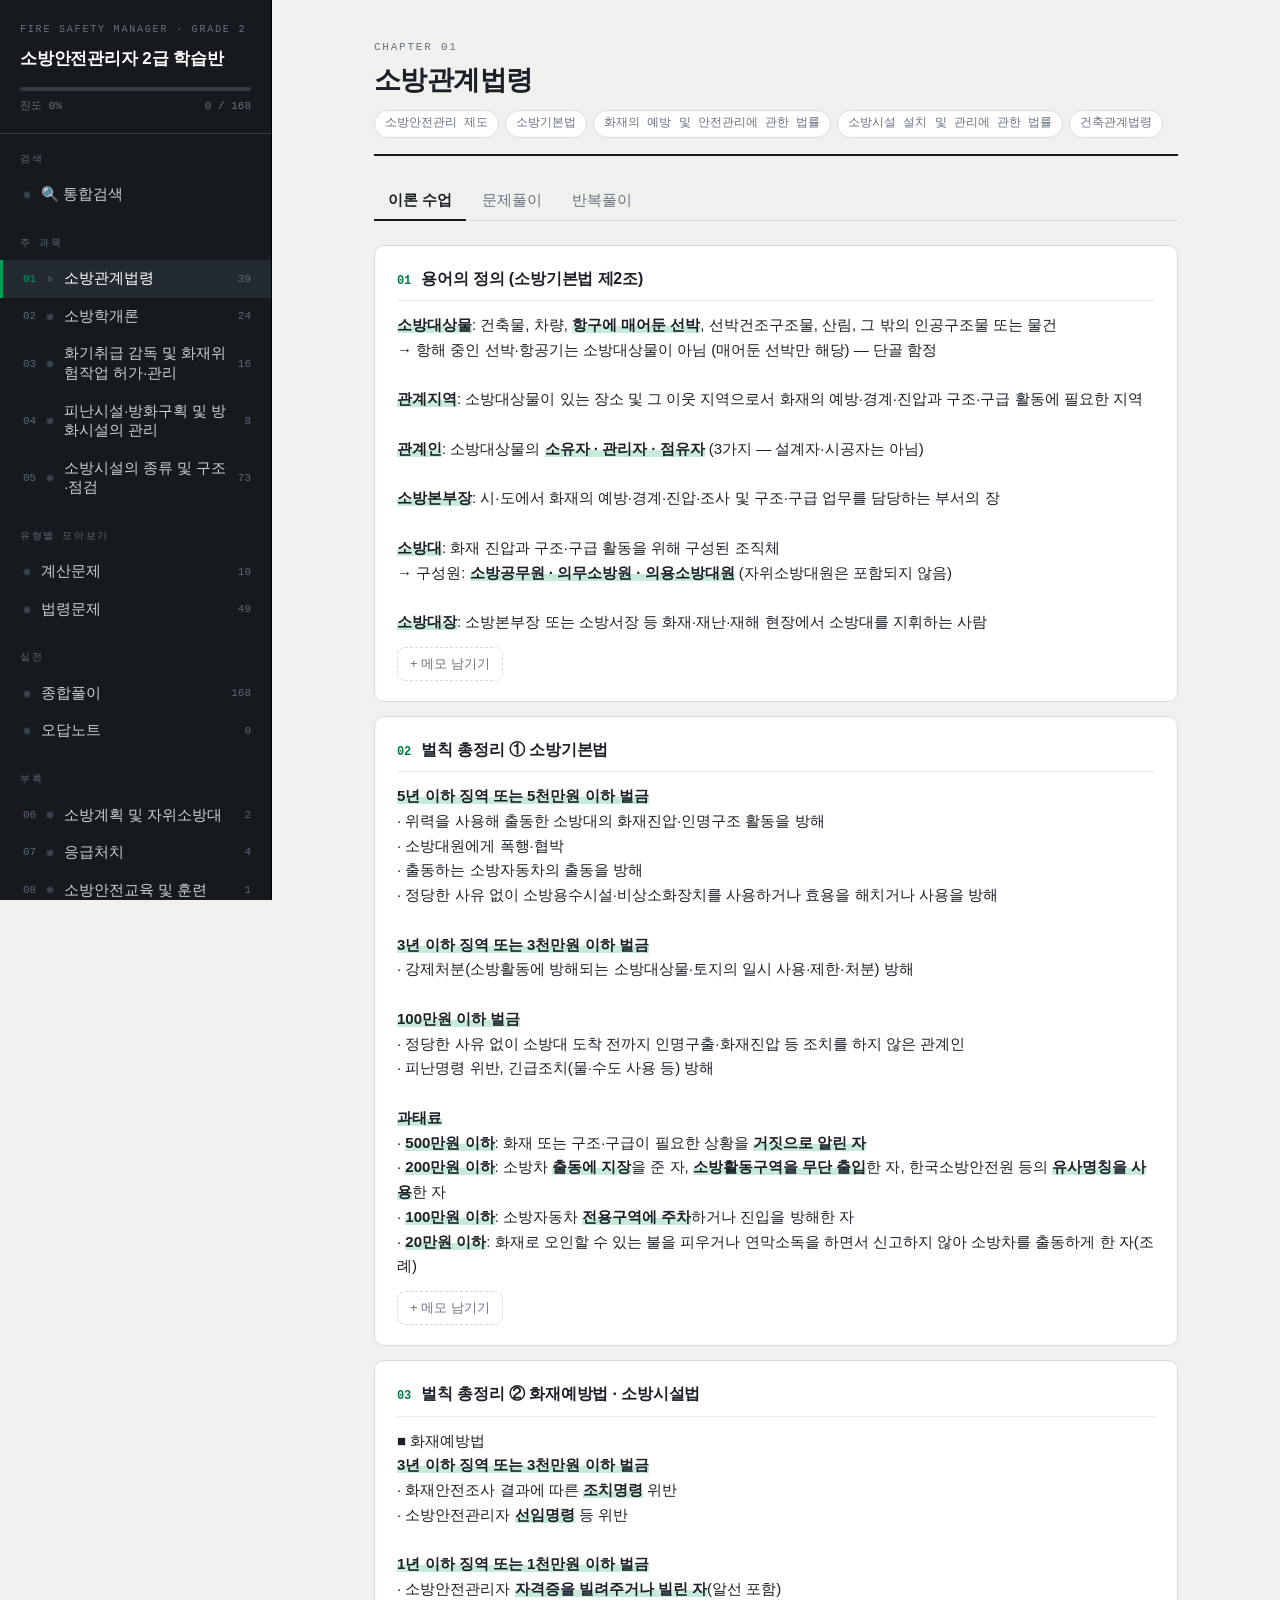
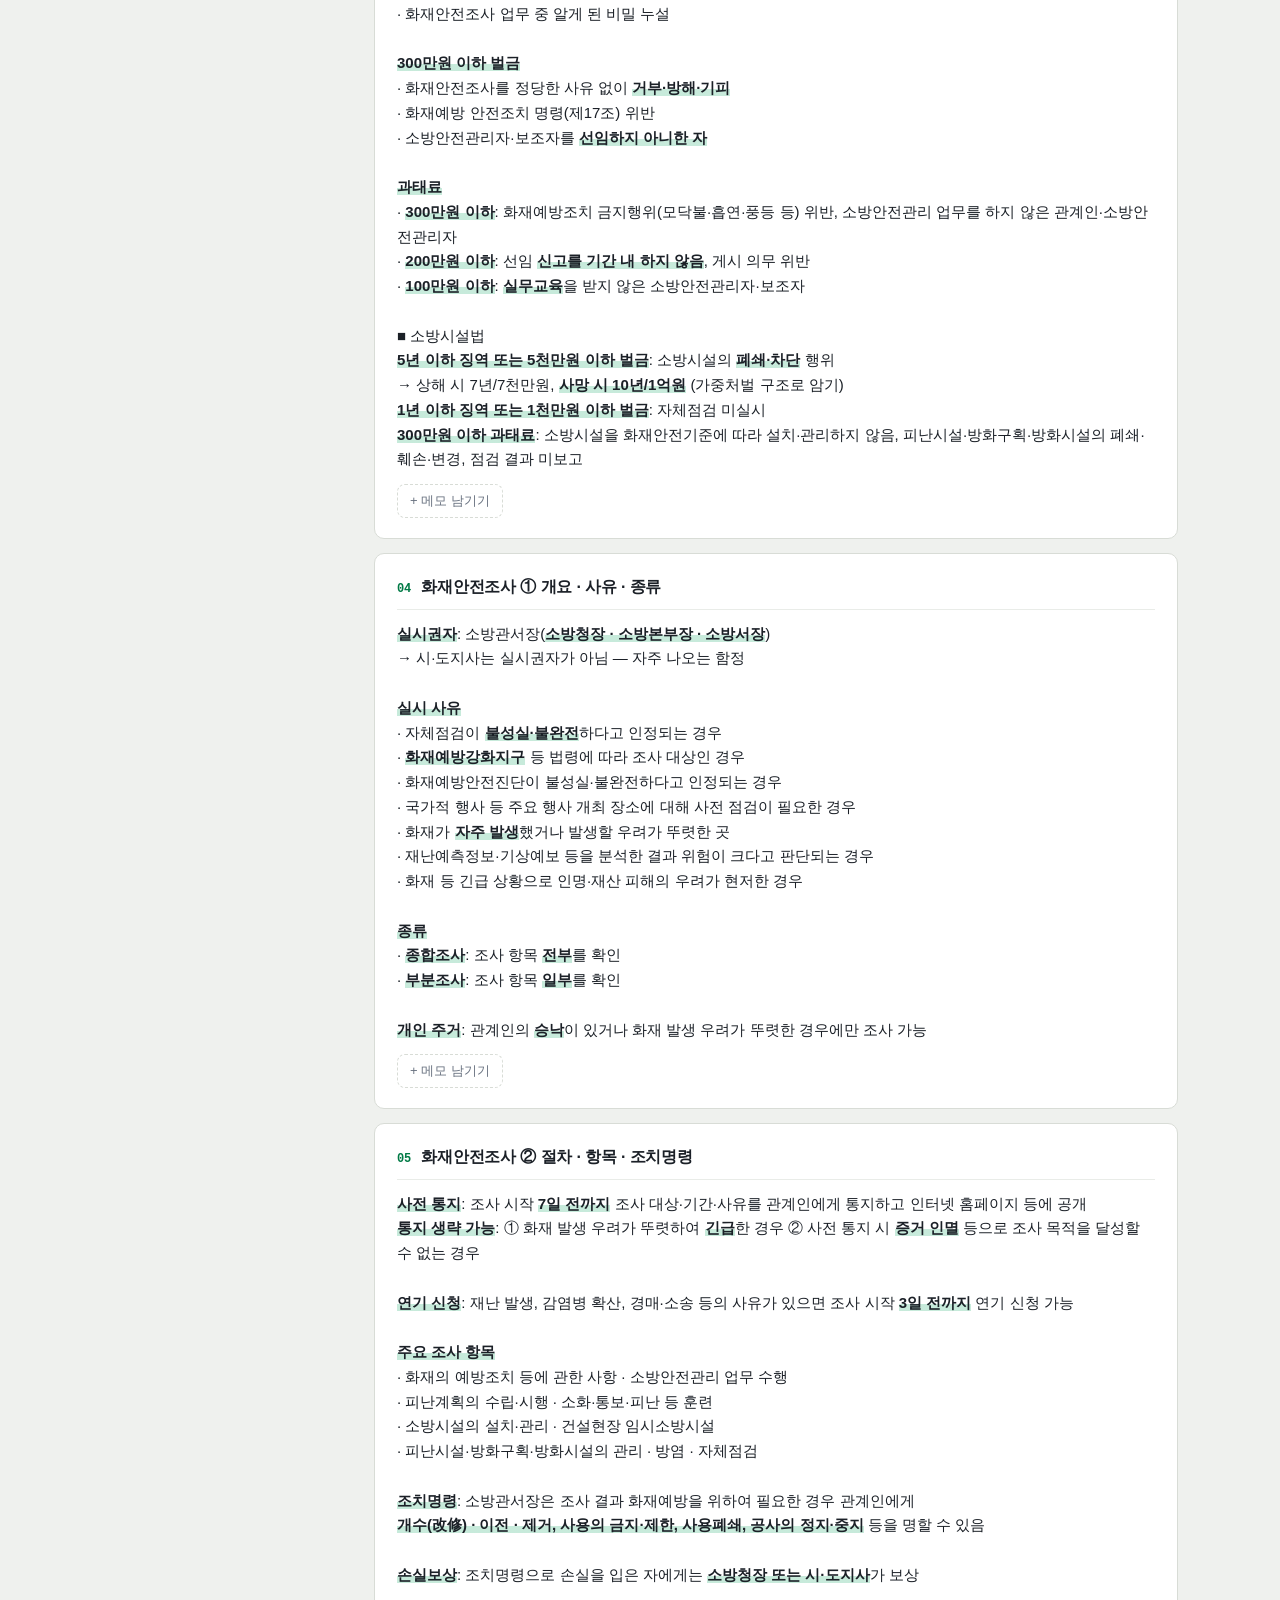
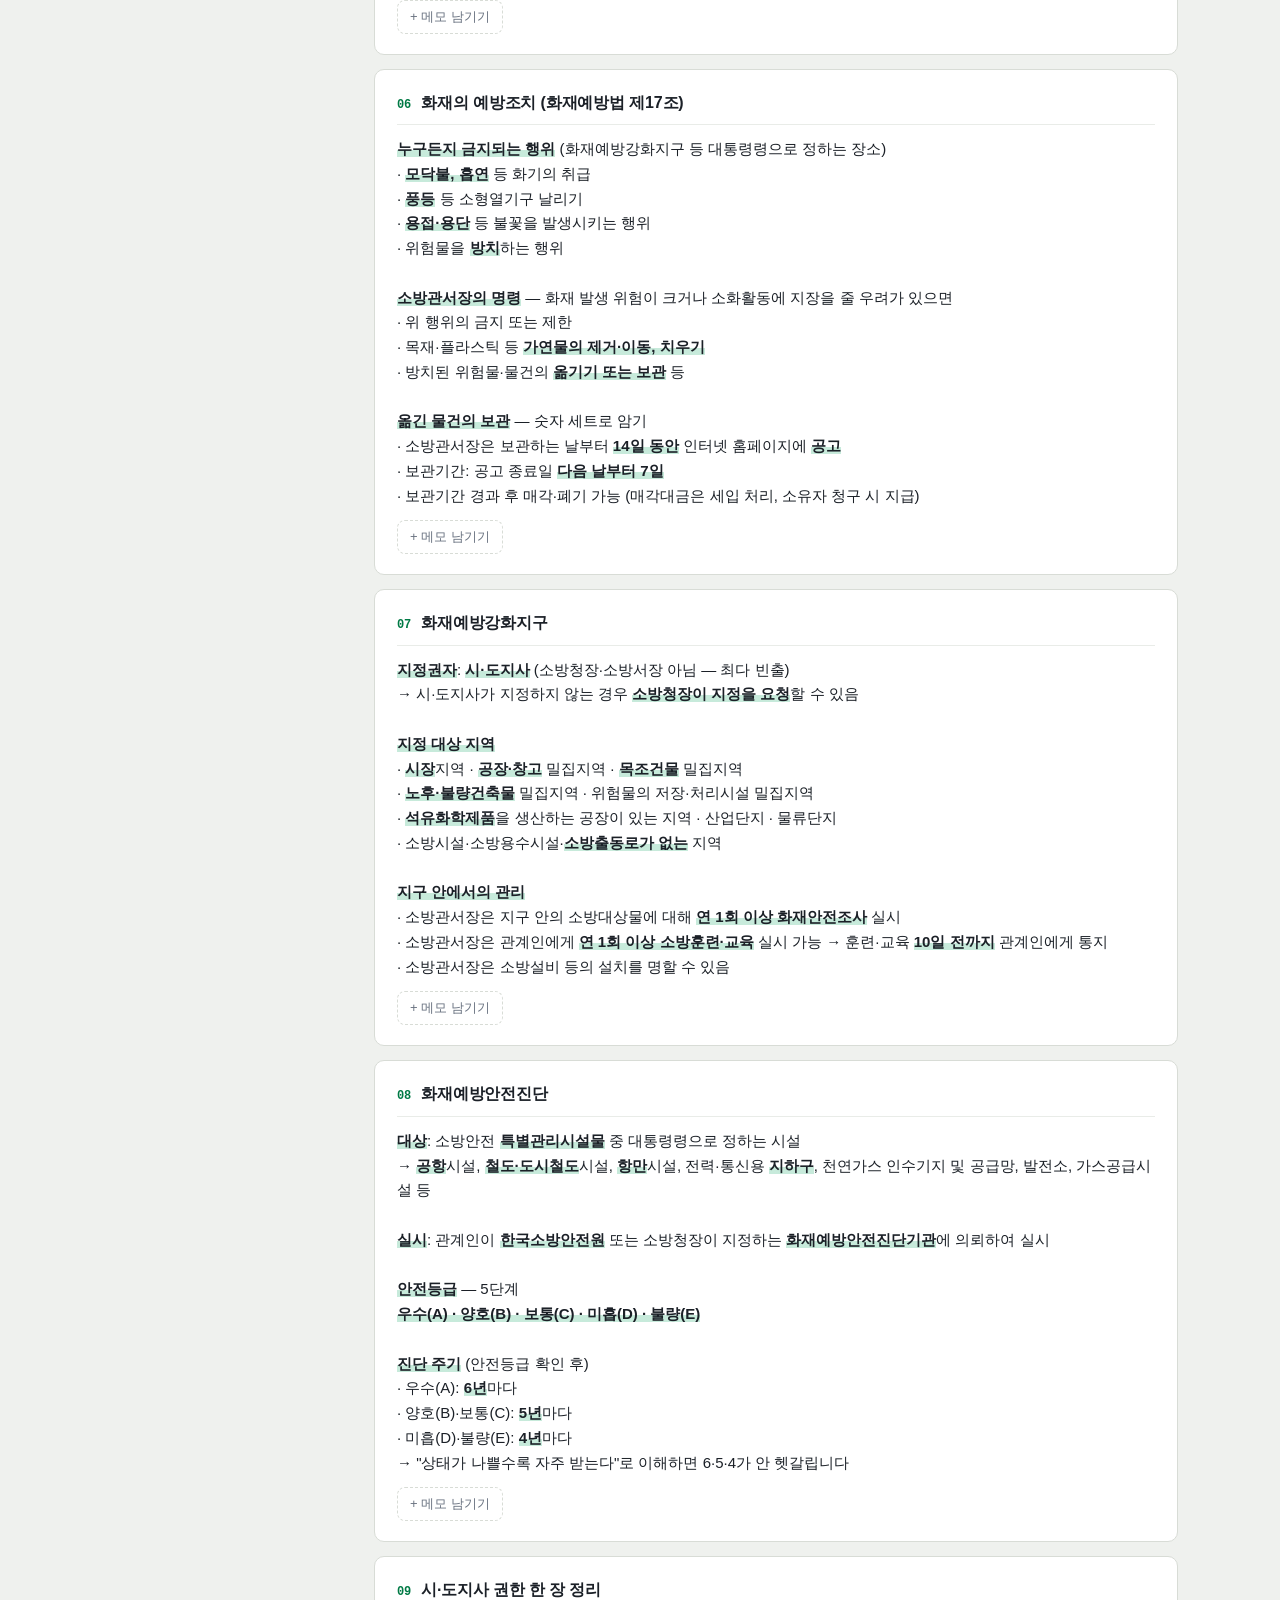
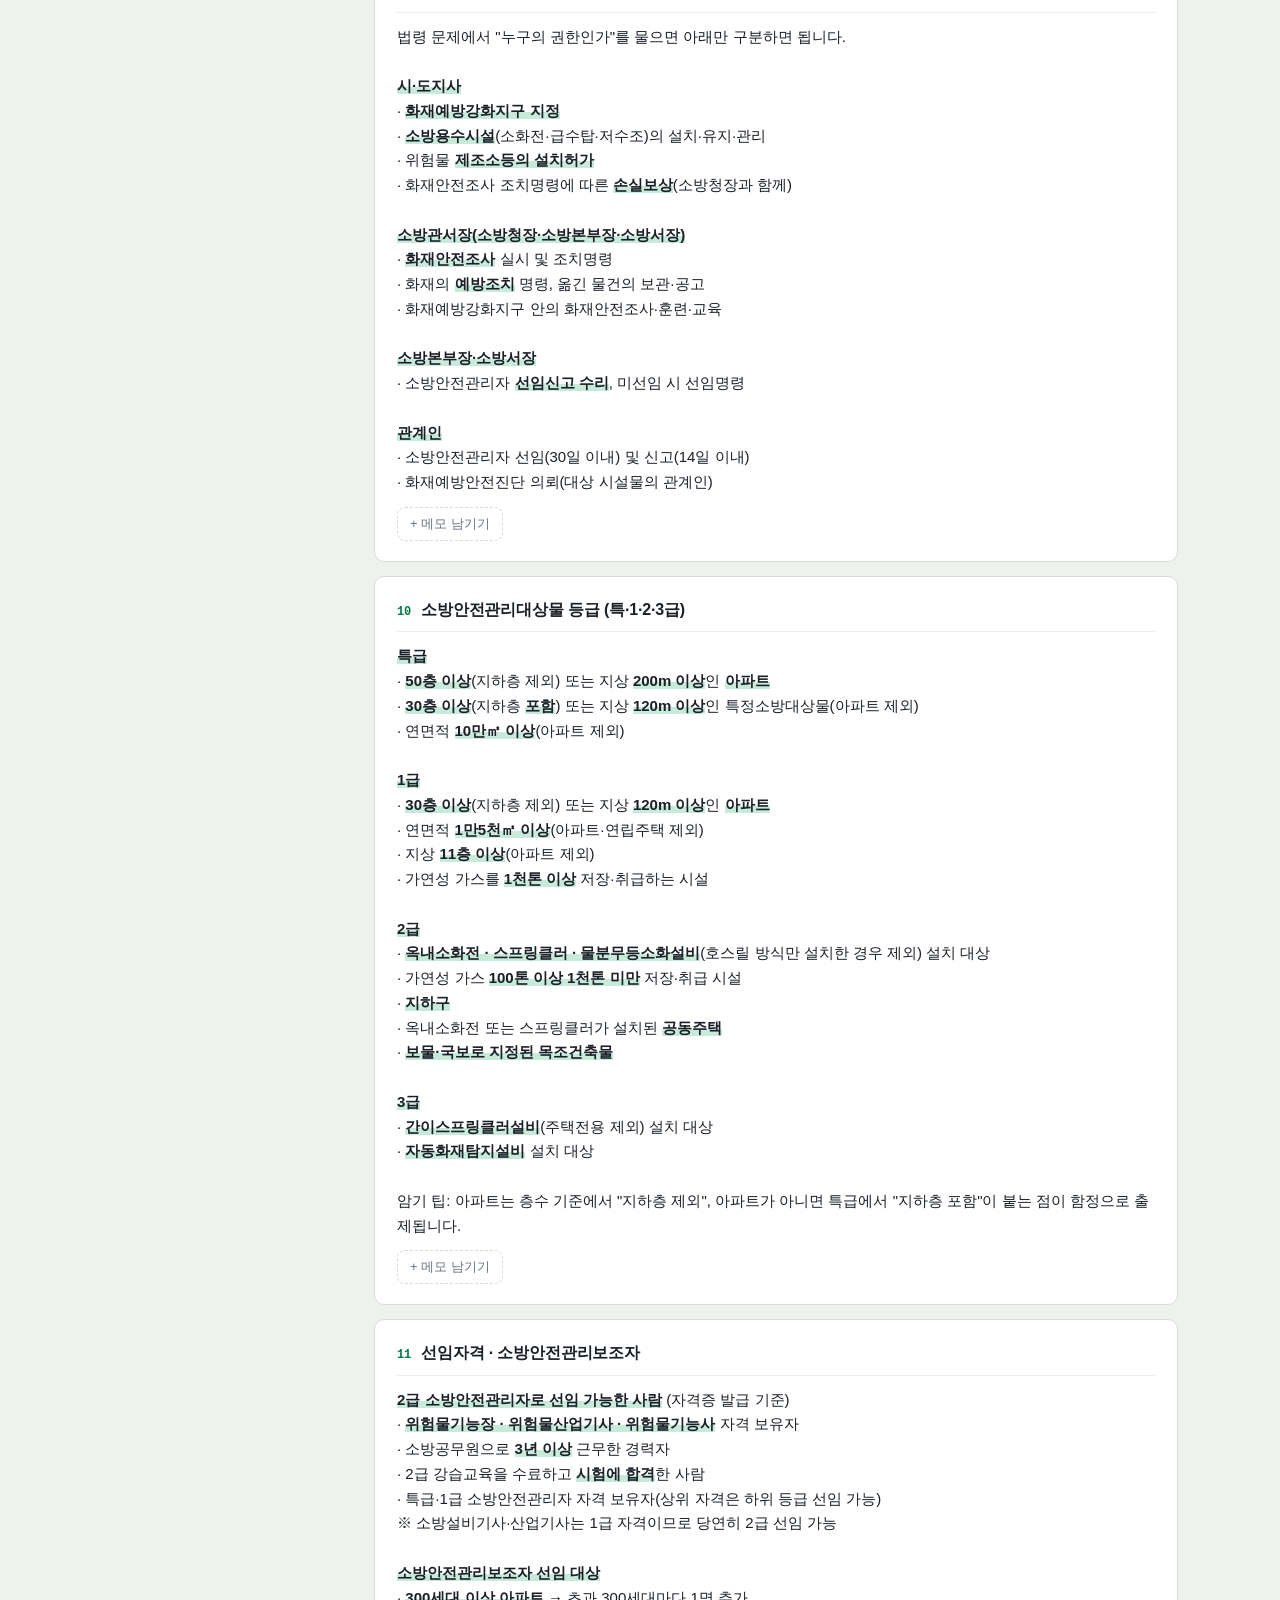
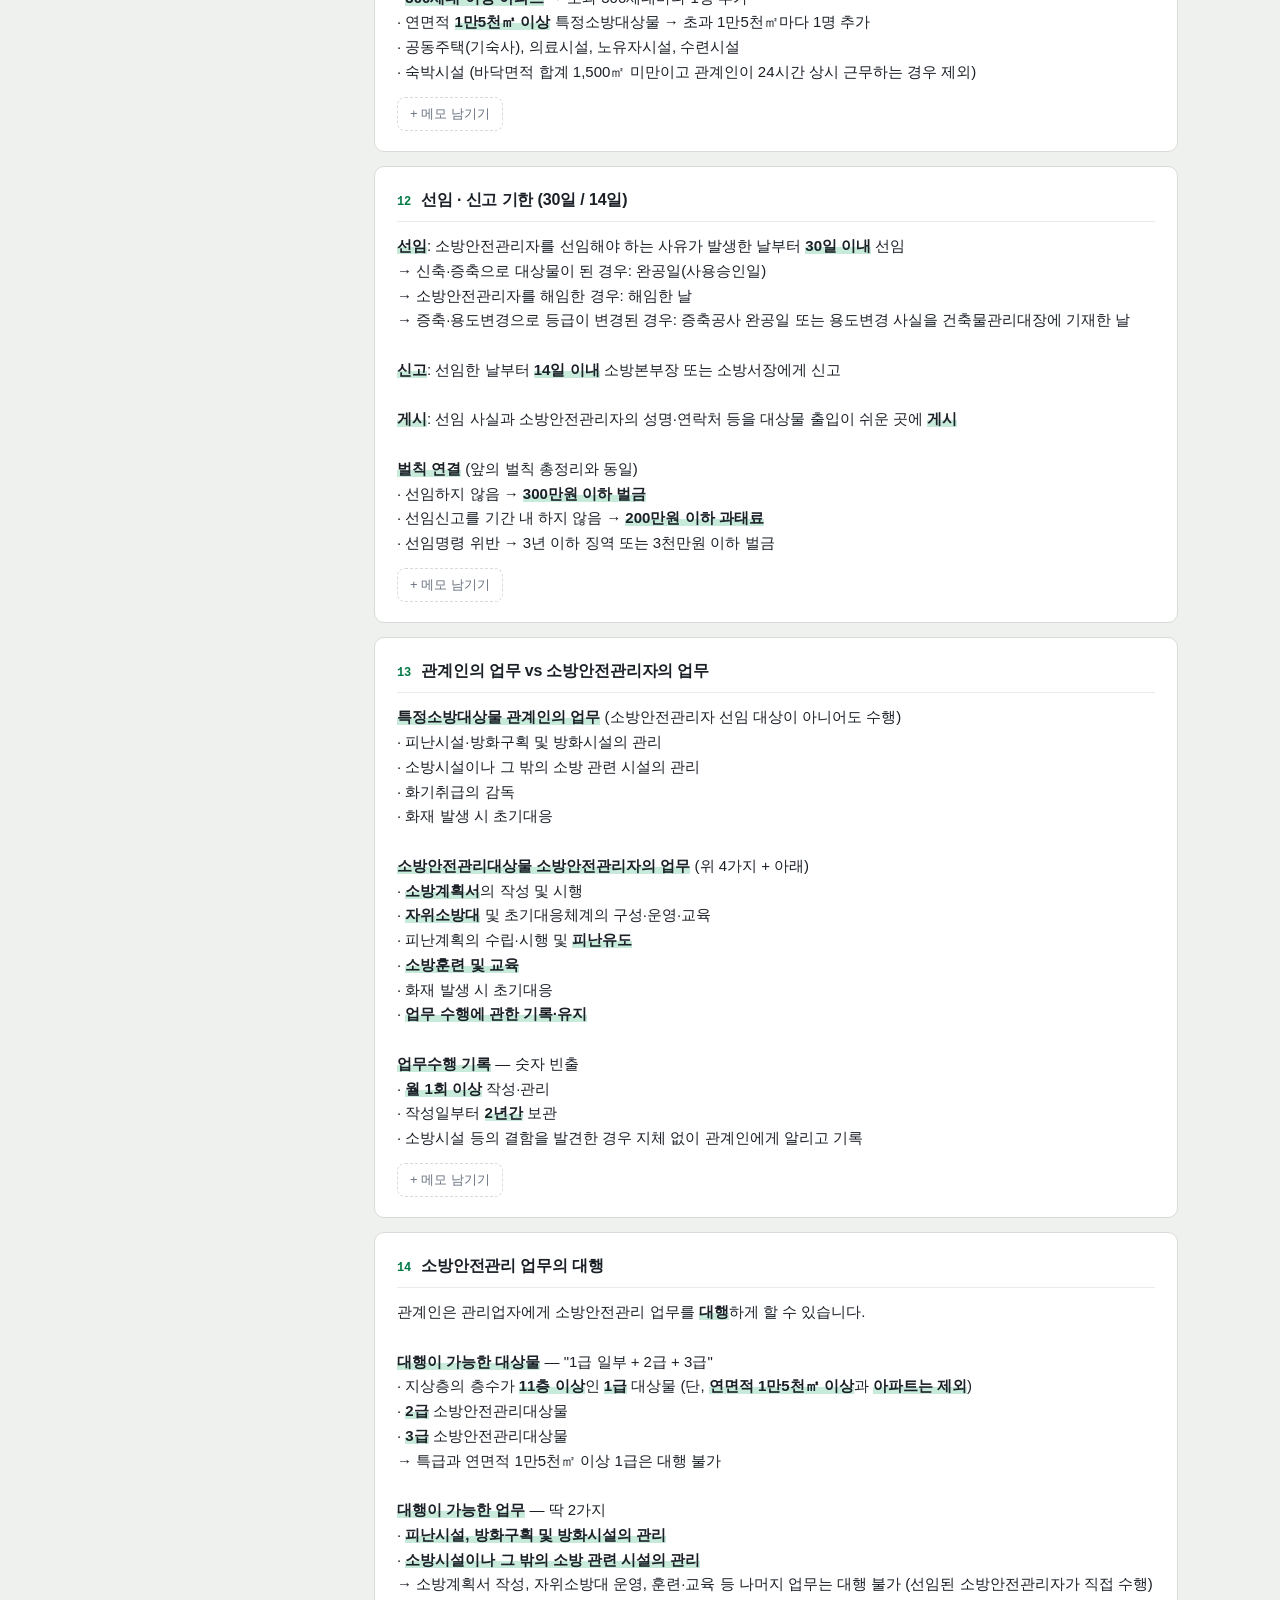
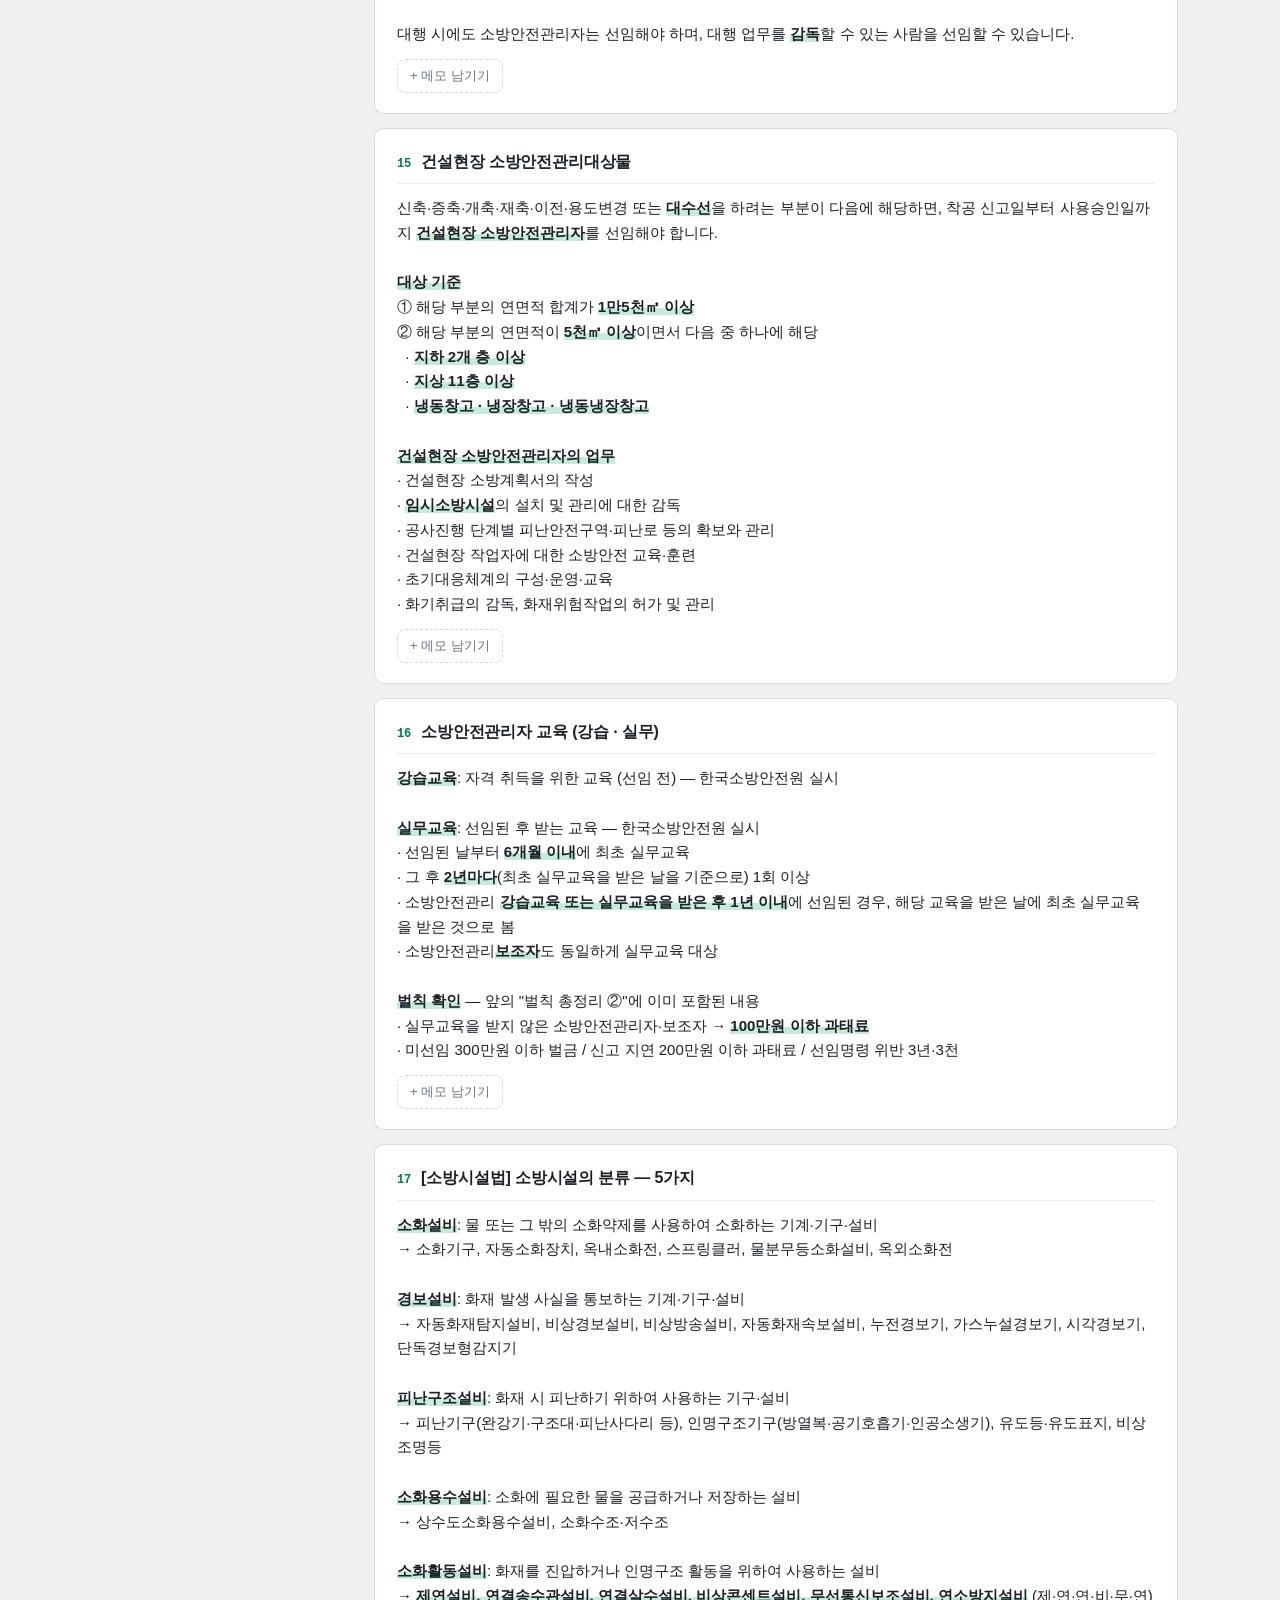
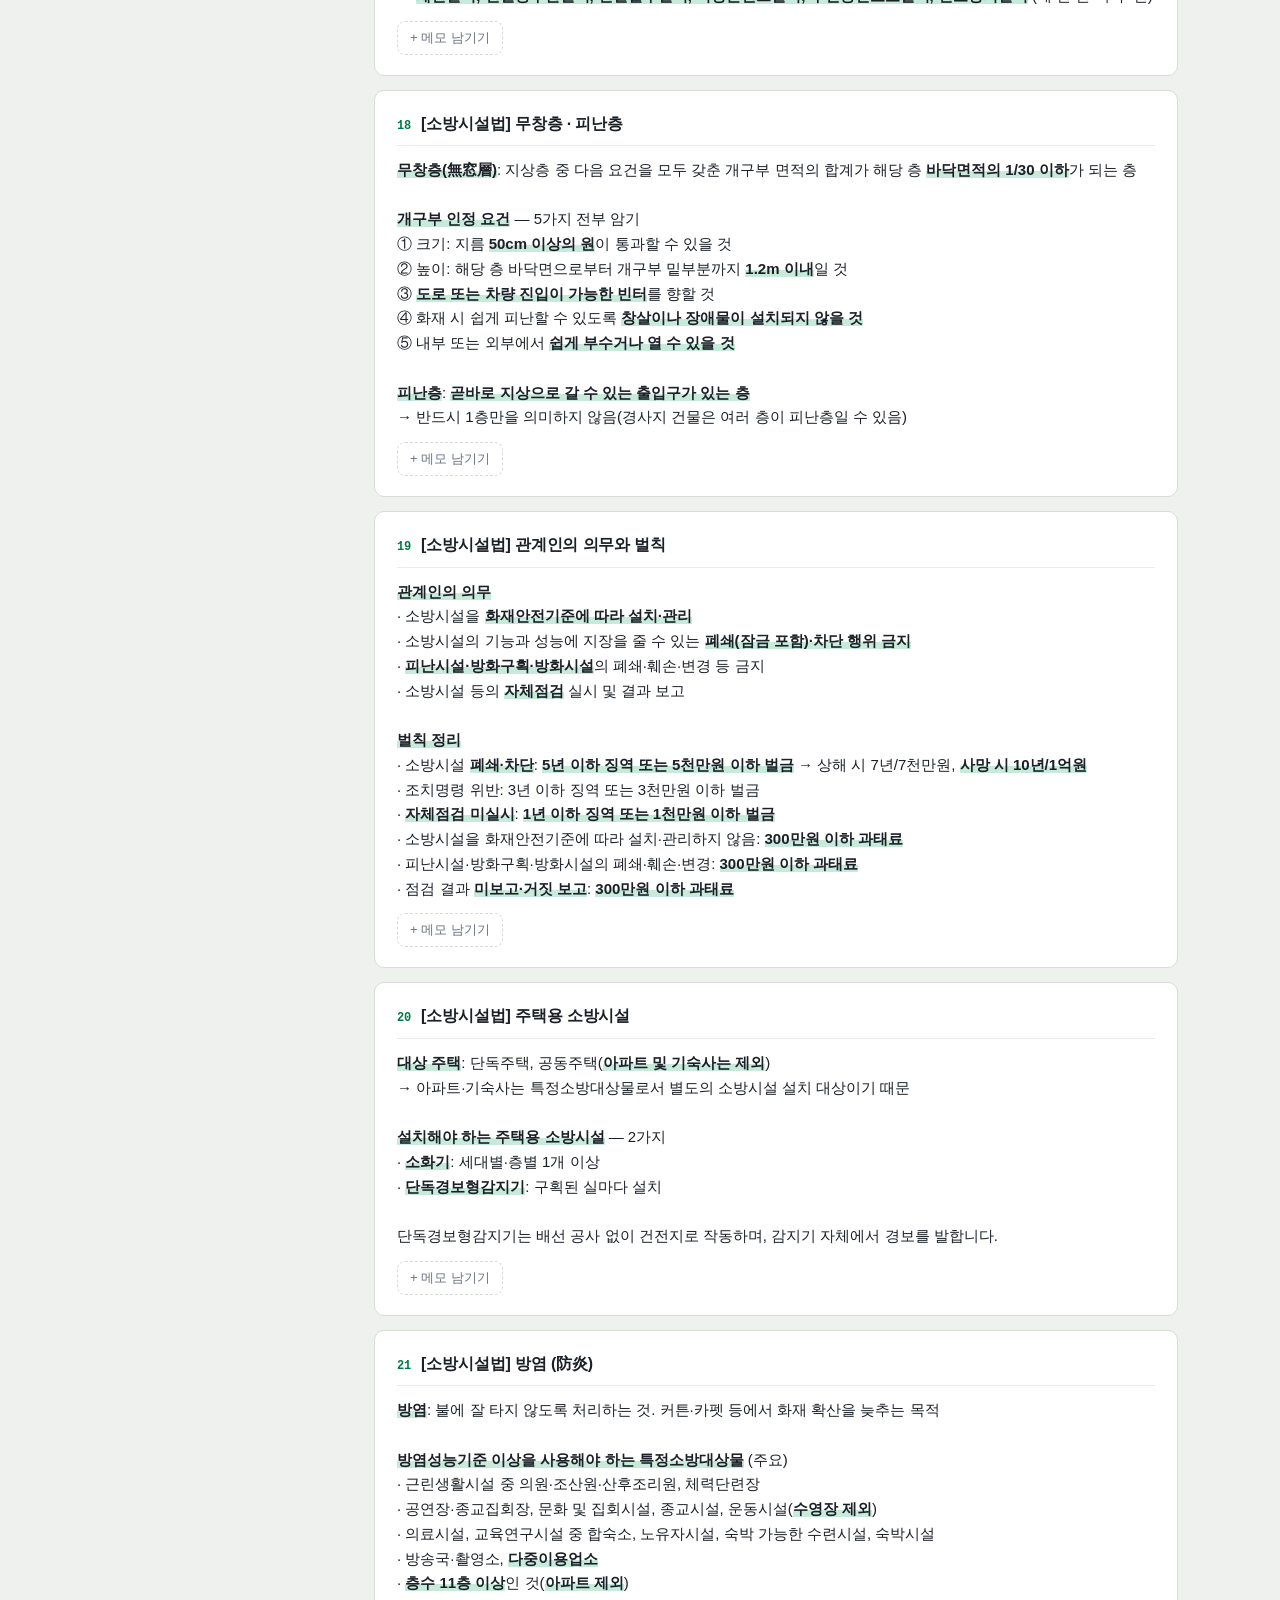
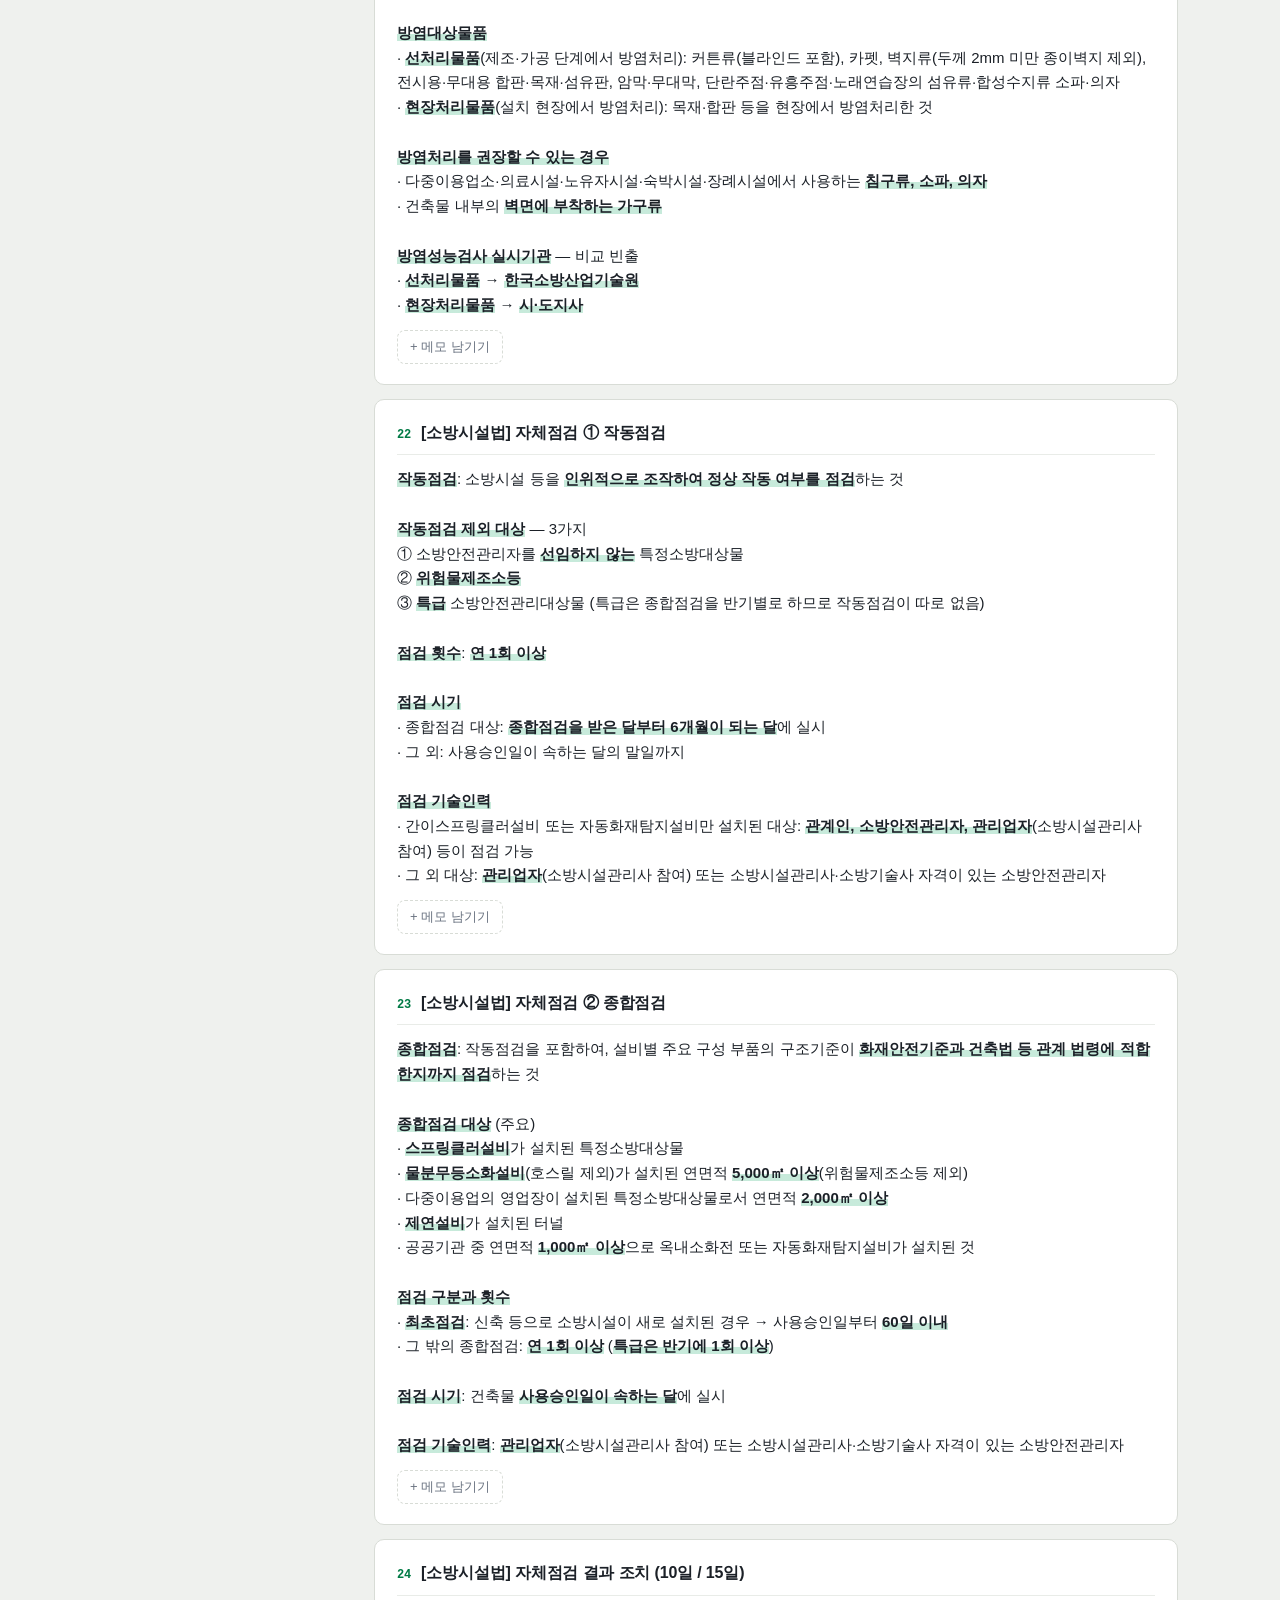
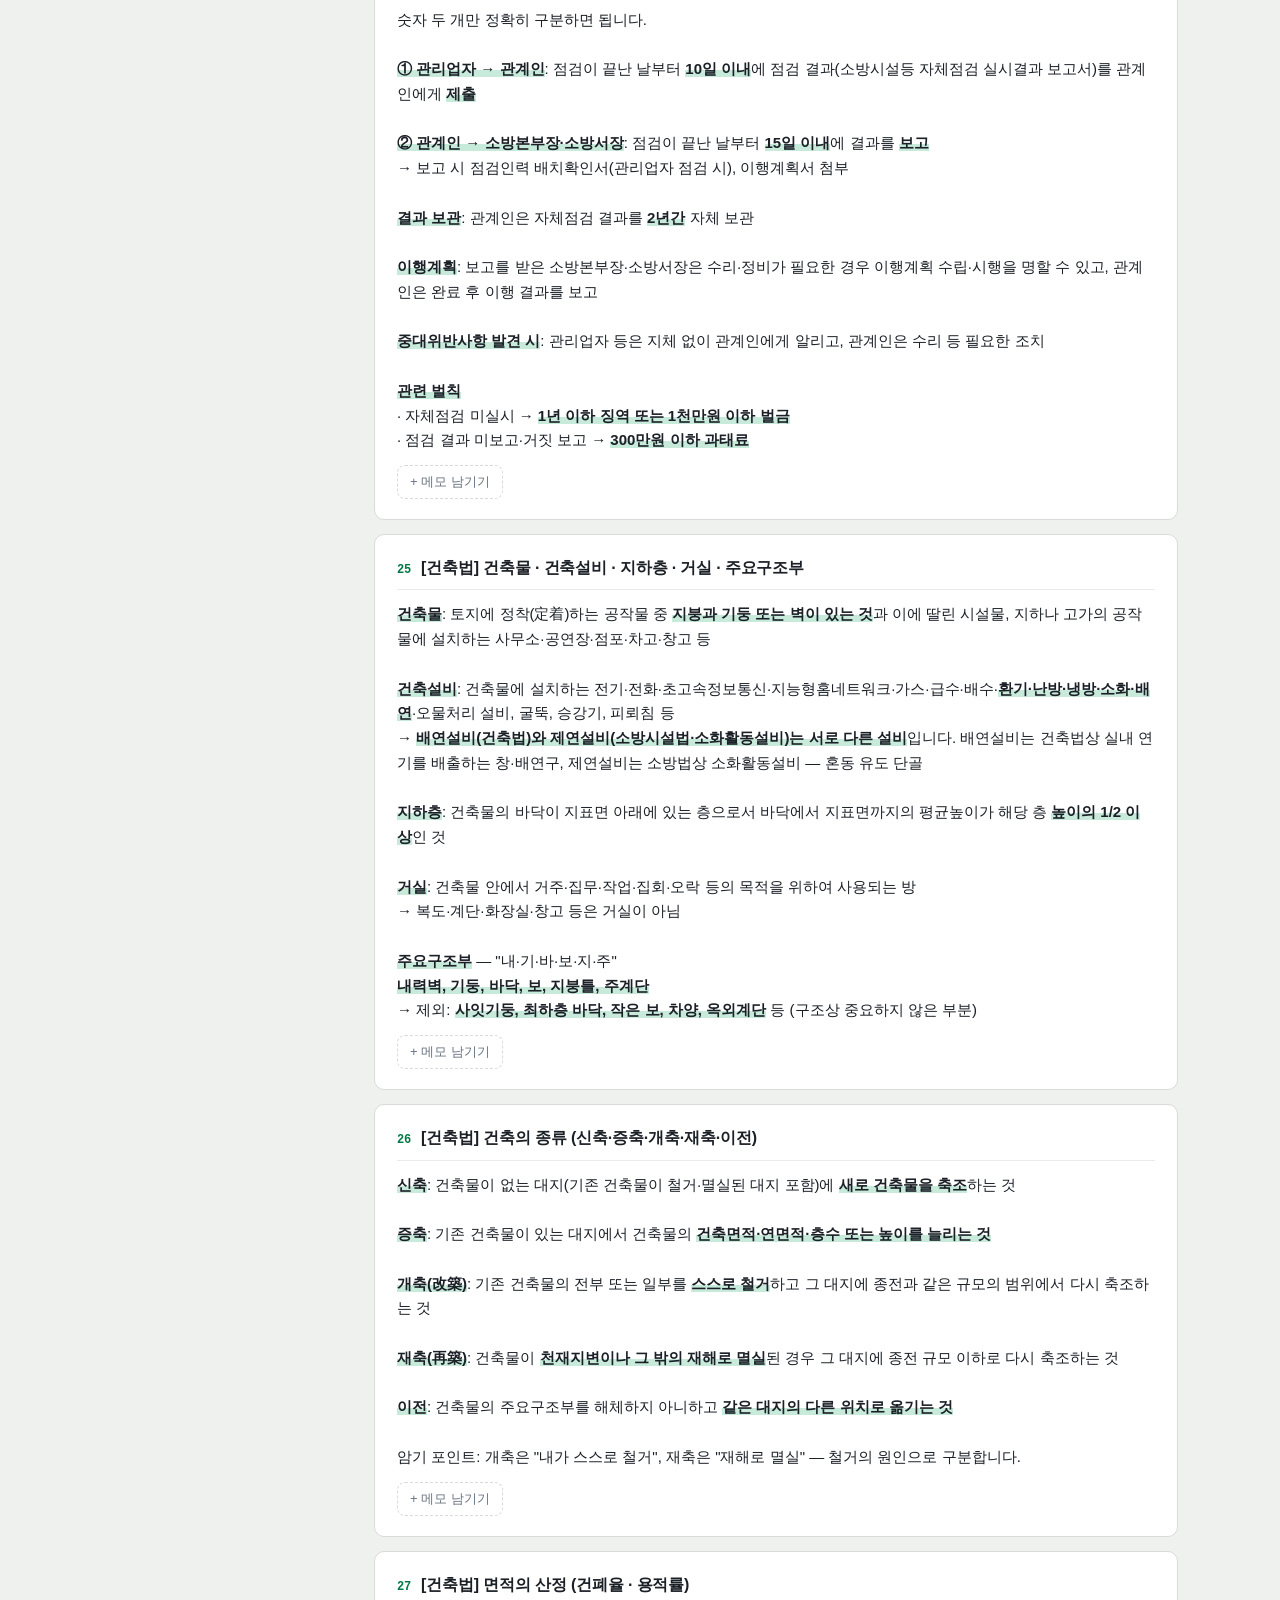
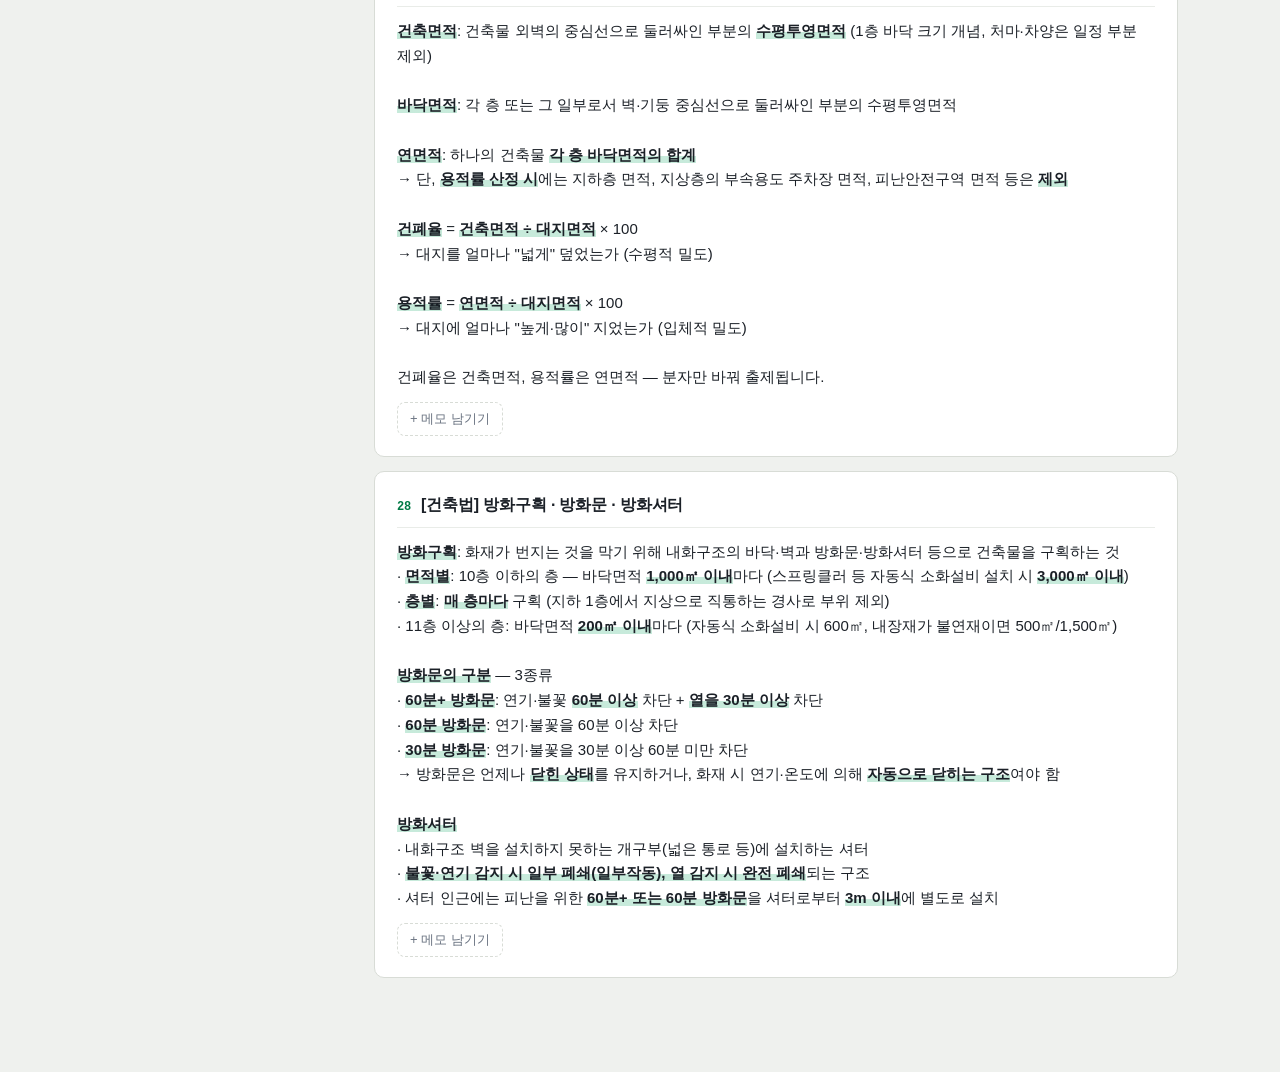
==== commit db7c3b81: "Rename Study.html to study.html" ====
--- a/study.html
+++ b/study.html
@@ -221,6 +221,27 @@
 }
 .toast.on{opacity:1;transform:translateX(-50%) translateY(0)}
 
+.search-in{width:100%;font-size:16px;padding:13px 16px;border:1.5px solid var(--ink);border-radius:10px;background:var(--card);margin-bottom:20px;font-family:inherit}
+.sr-group{margin-bottom:26px}
+.sr-group>.label{font-family:var(--mono);font-size:11px;letter-spacing:.14em;color:var(--text-dim);margin-bottom:8px;text-transform:uppercase}
+.sres{display:block;width:100%;text-align:left;background:var(--card);border:1px solid var(--line);border-radius:10px;padding:12px 14px;margin-bottom:8px}
+.sres:hover{border-color:var(--ink)}
+.sres .sr-t{display:block;font-weight:600;font-size:15px;line-height:1.45}
+.sres .sr-c{display:block;font-family:var(--mono);font-size:11px;color:var(--text-dim);margin:3px 0}
+.sres .sr-s{display:block;font-size:13.5px;color:var(--text-dim);line-height:1.5}
+mark{background:#FFE9A8;color:inherit;padding:0 1px;border-radius:2px}
+.hit{outline:2.5px solid var(--amber);outline-offset:3px}
+.memoWrap{margin-top:12px}
+.memo-add{background:none;border:1px dashed var(--line);color:var(--text-dim);border-radius:8px;padding:7px 12px;font-size:13px}
+.memo-add:hover{border-color:var(--amber);color:var(--text)}
+.memo-note{background:#FFF8DC;border:1px solid #EAD98F;border-radius:8px;padding:10px 12px}
+.memo-h{display:flex;justify-content:space-between;align-items:center;font-size:12.5px;font-weight:700;color:#8A6D1A;margin-bottom:4px}
+.memo-edit{background:none;border:0;color:#8A6D1A;font-size:12px;text-decoration:underline;padding:2px 4px}
+.memo-b{font-size:14px;line-height:1.6;color:#4A3D12;white-space:pre-wrap}
+.memo-ta{width:100%;box-sizing:border-box;font-family:inherit;font-size:14.5px;line-height:1.6;border:1.5px solid var(--amber);border-radius:8px;padding:10px;background:#FFFDF2;resize:vertical}
+.memo-acts{display:flex;gap:6px;margin-top:8px}
+.btn.small{padding:6px 12px;font-size:13px}
+.btn.danger{color:var(--alarm)}
 #jsWarn{
   background:#B3261E;color:#fff;font-size:14px;line-height:1.55;
   padding:14px 18px;text-align:center;
@@ -1363,7 +1384,7 @@
 let QS = [
 /* ---------- 1. 소방관계법령 ---------- */
 {id:'q101',ch:'ch1',tag:'law',q:'소방안전관리자를 선임한 후 소방본부장 또는 소방서장에게 신고해야 하는 기한은?',o:['7일 이내','14일 이내','30일 이내','60일 이내'],a:1,e:'선임은 대상물이 된 날부터 30일 이내, 신고는 선임한 날부터 14일 이내. 두 기한을 바꿔 내는 문제가 자주 나옵니다.'},
-{id:'q102',ch:'ch1',tag:'law',q:'다음 중 2급 소방안전관리대상물에 해당하지 않는 것은?',o:['옥내소화전설비를 설치한 특정소방대상물','스프링클러설비를 설치한 특정소방대상물','지상 30층인 건축물(아파트 제외)','가연성 가스를 100톤 이상 1천톤 미만 저장·취급하는 시설'],a:2,e:'지상 30층 이상(아파트 제외)은 1급 대상물입니다. 옥내소화전·스프링클러·물분무등소화설비 설치 대상 등이 2급입니다.'},
+{id:'q102',ch:'ch1',tag:'law',q:'다음 중 2급 소방안전관리대상물에 해당하지 않는 것은?',o:['옥내소화전설비를 설치한 특정소방대상물','스프링클러설비를 설치한 특정소방대상물','지상 30층인 건축물(아파트 제외)','가연성 가스를 100톤 이상 1천톤 미만 저장·취급하는 시설'],a:2,e:'지상 30층 이상(지하층 포함, 아파트 제외)은 특급 대상물입니다. 1급은 지상 11층 이상·연면적 1만5천㎡ 이상 기준. 옥내소화전·스프링클러·물분무등소화설비 설치 대상 등이 2급입니다.'},
 {id:'q103',ch:'ch1',tag:'law',q:'소방안전관리자의 업무로 옳지 않은 것은?',o:['소방계획서의 작성 및 시행','자위소방대의 구성·운영·교육','화재 발생 시 직접 화재를 진압하고 인명을 구조','소방시설·피난시설의 유지·관리'],a:2,e:'소방안전관리자는 예방·관리와 초기대응·피난유도를 담당합니다. 본격적인 진압·구조는 소방대의 임무입니다.'},
 {id:'q104',ch:'ch1',tag:'law',q:'소방계획서에 포함되어야 할 사항으로 거리가 먼 것은?',o:['대상물의 위치·구조·연면적 등 일반 현황','소방시설·방화시설의 점검·정비 계획','임직원의 연봉 및 인사평가 기준','화기취급의 감독 및 화재예방에 관한 사항'],a:2,e:'인사·급여는 소방계획서와 무관합니다.'},
 {id:'q105',ch:'ch1',tag:'law',q:'특정소방대상물 관계인의 의무로 옳지 않은 것은?',o:['소방시설을 화재안전기준에 따라 설치·관리','피난시설·방화구획·방화시설의 유지·관리','화재 발생 시 소방활동에 필요한 사항 협조','점검 편의를 위해 소방시설을 임의로 폐쇄·차단'],a:3,e:'소방시설의 임의 폐쇄·차단·훼손은 금지 행위이며 과태료 대상입니다.'},
@@ -1387,7 +1408,7 @@
 {id:'q122',ch:'ch1',tag:'law',q:'화재 또는 구조·구급이 필요한 상황을 거짓으로 알린 자에 대한 처분은?',o:['100만원 이하 과태료','200만원 이하 과태료','500만원 이하 과태료','1년 이하 징역'],a:2,e:'거짓 신고는 500만원 이하 과태료입니다(소방기본법).'},
 
 {id:'q123',ch:'ch1',tag:'law',q:'특급 소방안전관리대상물의 기준으로 옳은 것은?',o:['30층 이상(지하층 제외)인 아파트','50층 이상(지하층 제외)이거나 지상 200m 이상인 아파트','지상 11층 이상인 특정소방대상물','연면적 1만5천㎡ 이상인 특정소방대상물'],a:1,e:'특급 아파트 기준은 50층 이상(지하 제외) 또는 200m 이상. ①은 1급 아파트, ③④는 1급 기준입니다.'},
-{id:'q124',ch:'ch1',tag:'law',q:'소방안전관리 업무를 관리업자에게 대행하게 할 수 없는 대상물은?',o:['지상 11층 이상인 1급 대상물(연면적 1만5천㎡ 미만)','2급 소방안전관리대상물','3급 소방안전관리대상물','연면적 1만5천㎡ 이상인 1급 대상물'],a:3,e:'대행 가능: 11층 이상 1급(연면적 1만5천㎡ 이상·아파트 제외) + 2급 + 3급. 특급과 연면적 1만5천㎡ 이상 1급은 대행 불가.'},
+{id:'q124',ch:'ch1',tag:'law',q:'소방안전관리 업무를 관리업자에게 대행하게 할 수 없는 대상물은?',o:['지상 11층 이상인 1급 대상물(연면적 1만5천㎡ 미만)','2급 소방안전관리대상물','3급 소방안전관리대상물','연면적 1만5천㎡ 이상인 1급 대상물'],a:3,e:'대행 가능: 11층 이상 1급(연면적 1만5천㎡ 미만·아파트 제외) + 2급 + 3급. 특급과 연면적 1만5천㎡ 이상 1급은 대행 불가.'},
 {id:'q125',ch:'ch1',tag:'law',q:'소방안전관리 업무 중 대행이 가능한 업무로만 묶인 것은?',o:['소방계획서 작성, 자위소방대 운영','피난시설·방화구획·방화시설의 관리, 소방시설 등의 관리','소방훈련 및 교육, 피난계획 수립','화기취급의 감독, 초기대응'],a:1,e:'대행 가능 업무는 딱 2가지 — 피난시설·방화구획·방화시설의 관리와 소방시설 등의 관리입니다.'},
 {id:'q126',ch:'ch1',tag:'law',q:'건설현장 소방안전관리대상물에 해당하지 않는 것은?',o:['신축 부분 연면적 합계 1만5천㎡ 이상','연면적 5천㎡ 이상으로서 지하 2개 층 이상','연면적 5천㎡ 이상으로서 지상 11층 이상','연면적 5천㎡ 이상으로서 지상 5층인 업무시설'],a:3,e:'5천㎡ 이상일 때는 지하 2개 층 / 지상 11층 / 냉동·냉장창고 중 하나여야 합니다.'},
 {id:'q127',ch:'ch1',tag:'law',q:'소방안전관리자 실무교육에 대한 설명으로 옳은 것은?',o:['선임된 날부터 3개월 이내에 받아야 한다','선임된 날부터 6개월 이내에 받고, 이후 2년마다 받는다','선임된 날부터 1년 이내에 받고, 이후 3년마다 받는다','강습교육을 받았으면 실무교육은 영구히 면제된다'],a:1,e:'최초 6개월 이내, 이후 2년마다. 선임 전 1년 이내에 강습·실무교육을 받았다면 그것으로 최초 실무교육을 갈음합니다.'},
@@ -1572,7 +1593,7 @@
 /* =========================================================
    3. 상태
    ========================================================= */
-let S={ ans:{}, flag:{} };           // ans[qid]={p:선택,ok:정오}
+let S={ ans:{}, flag:{}, memo:{} };           // ans[qid]={p:선택,ok:정오}
 let view={kind:'chapter',ch:'ch1',tab:'theory'};
 let session=null;                     // 종합풀이 세션
 
@@ -1613,6 +1634,9 @@
 function renderNav(){
   const main=CH.filter(c=>!c.appendix), app=CH.filter(c=>c.appendix);
   let h='';
+  h+='<div class="nav-group"><div class="label">검색</div>';
+  h+=navItem({go:'search',name:'🔍 통합검색',lamp:'',on:view.kind==='search'});
+  h+='</div>';
   h+='<div class="nav-group"><div class="label">주 과목</div>';
   main.forEach(c=>{
     h+=navItem({go:'ch:'+c.id,no:c.no,name:c.title,lamp:lampOf(c.id),ct:byCh(c.id).length||'',
@@ -1653,6 +1677,86 @@
 /* =========================================================
    5. 문제 카드
    ========================================================= */
+function memoWrap(key){
+  const v=S.memo&&S.memo[key];
+  let inner;
+  if(v){
+    inner='<div class="memo-note"><div class="memo-h"><span>📝 내 메모</span><button class="memo-edit" data-memoedit>수정</button></div>'
+      +'<div class="memo-b">'+esc(v)+'</div></div>';
+  } else {
+    inner='<button class="memo-add" data-memoedit>+ 메모 남기기</button>';
+  }
+  return '<div class="memoWrap" data-mk="'+encodeURIComponent(key)+'">'+inner+'</div>';
+}
+
+function hl(text,q){
+  const eT=esc(text), eQ=esc(q).replace(/[.*+?^${}()|[\]\\]/g,'\\$&');
+  try{ return eT.replace(new RegExp(eQ,'gi'),function(m){return '<mark>'+m+'</mark>';}); }
+  catch(e){ return eT; }
+}
+function snip(text,q){
+  const t=String(text).replace(/\*\*/g,'').replace(/\n+/g,'  ');
+  const i=t.toLowerCase().indexOf(q.toLowerCase());
+  if(i<0) return '';
+  const st=Math.max(0,i-28), en=Math.min(t.length,i+q.length+70);
+  return (st>0?'… ':'')+hl(t.slice(st,en),q)+(en<t.length?' …':'');
+}
+function viewSearch(){
+  let h=head('SEARCH','통합검색','이론 · 문제 · 해설 · 내 메모를 한 번에 찾습니다',null);
+  h+='<input class="search-in" id="searchIn" type="search" placeholder="예: 릴리프밸브, 300만원, 아세틸렌, 30일…" value="'+esc(view.q||'')+'" autocomplete="off">';
+  h+='<div id="searchRes">'+searchRes(view.q||'')+'</div>';
+  return h;
+}
+function searchRes(qraw){
+  const q=(qraw||'').trim();
+  if(q.length<2) return '<div class="empty"><strong>두 글자 이상 입력하세요</strong>키워드·숫자로 전체 자료를 검색합니다. (예: 140%, 압력챔버, 과태료)</div>';
+  const lq=q.toLowerCase();
+  let out='';
+  let th='',tn=0;
+  CH.forEach(function(c){
+    (THEORY[c.id]||[]).forEach(function(t,i){
+      if(tn>=40) return;
+      const plain=(t.h+' '+t.body.replace(/\*\*/g,'')).toLowerCase();
+      if(plain.indexOf(lq)<0) return;
+      tn++;
+      th+='<button class="sres" data-jumpth="'+c.id+':'+i+'">'
+        +'<span class="sr-t">'+hl(t.h,q)+'</span>'
+        +'<span class="sr-c">'+esc(c.title)+' · 이론 '+(i+1)+'</span>'
+        +'<span class="sr-s">'+snip(t.body,q)+'</span></button>';
+    });
+  });
+  if(th) out+='<div class="sr-group"><div class="label">이론 ('+tn+')</div>'+th+'</div>';
+  let qq='',qn=0;
+  QS.forEach(function(x){
+    if(qn>=40) return;
+    const plain=(x.q+' '+x.o.join(' ')+' '+(x.e||'')).toLowerCase();
+    if(plain.indexOf(lq)<0) return;
+    qn++;
+    const c=chOf(x.ch);
+    let sn='';
+    if((x.e||'').toLowerCase().indexOf(lq)>=0) sn=snip(x.e,q);
+    else { const op=x.o.find(function(o){return o.toLowerCase().indexOf(lq)>=0;}); if(op) sn=hl(op,q); }
+    qq+='<button class="sres" data-jumpq="'+x.id+'">'
+      +'<span class="sr-t">'+hl(x.q,q)+'</span>'
+      +'<span class="sr-c">'+esc(c?c.title:'')+' · '+x.id+(x.tag?' · '+x.tag:'')+'</span>'
+      +(sn?'<span class="sr-s">'+sn+'</span>':'')+'</button>';
+  });
+  if(qq) out+='<div class="sr-group"><div class="label">문제 ('+qn+')</div>'+qq+'</div>';
+  let mm='';
+  Object.keys(S.memo||{}).forEach(function(k){
+    const v=S.memo[k];
+    if(!v||v.toLowerCase().indexOf(lq)<0) return;
+    const parts=k.split('|'), ch=parts[0];
+    const idx=(THEORY[ch]||[]).findIndex(function(t){return ch+'|'+t.h===k;});
+    mm+='<button class="sres" data-jumpth="'+ch+':'+(idx<0?0:idx)+'">'
+      +'<span class="sr-t">📝 '+esc(parts[1]||'메모')+'</span>'
+      +'<span class="sr-s">'+snip(v,q)+'</span></button>';
+  });
+  if(mm) out+='<div class="sr-group"><div class="label">내 메모</div>'+mm+'</div>';
+  if(!out) out='<div class="empty"><strong>검색 결과가 없습니다</strong>다른 키워드로 시도해 보세요.</div>';
+  return out;
+}
+
 function qCard(q,idx){
   const a=S.ans[q.id];
   const cls=a?(a.ok?' ok':' no'):'';
@@ -1722,8 +1826,9 @@
         +'좌측 <b>데이터 관리</b>에서 JSON으로 붙여넣어도 됩니다.</div>';
     } else {
       h+='<div class="theory">'+th.map((t,i)=>
-        '<div class="card"><h3><span class="n">'+String(i+1).padStart(2,'0')+'</span>'+esc(t.h)+'</h3>'
-        +'<div class="body">'+esc(t.body).replace(/\*\*(.+?)\*\*/g,'<strong>$1</strong>')+'</div></div>').join('')+'</div>';
+        '<div class="card" id="th-'+c.id+'-'+i+'"><h3><span class="n">'+String(i+1).padStart(2,'0')+'</span>'+esc(t.h)+'</h3>'
+        +'<div class="body">'+esc(t.body).replace(/\*\*(.+?)\*\*/g,'<strong>$1</strong>')+'</div>'
+        +memoWrap(c.id+'|'+t.h)+'</div>').join('')+'</div>';
     }
   }
   else if(view.tab==='quiz'){
@@ -1849,10 +1954,11 @@
   else if(view.kind==='final') h=viewFinal();
   else if(view.kind==='wrong') h=viewWrong();
   else if(view.kind==='data') h=viewData();
+  else if(view.kind==='search') h=viewSearch();
   document.getElementById('view').innerHTML=h;
   document.getElementById('topTitle').textContent=
     view.kind==='chapter'?chOf(view.ch).title:
-    ({calc:'계산문제',law:'법령문제',final:'종합풀이',wrong:'오답노트',data:'데이터 관리'})[view.kind];
+    ({calc:'계산문제',law:'법령문제',final:'종합풀이',wrong:'오답노트',data:'데이터 관리',search:'통합검색'})[view.kind];
   renderNav();
   window.scrollTo({top:0,behavior:'auto'});
 }
@@ -1866,11 +1972,58 @@
   closeNav(); render();
 }
 document.addEventListener('click',async e=>{
-  const t=e.target.closest('[data-go],[data-tab],[data-pick],[data-flag],[data-reset],[data-resettag],[data-start],[data-endsession],[data-retrywrong],[data-clearall],[data-import],[data-export]');
+  const t=e.target.closest('[data-go],[data-tab],[data-pick],[data-flag],[data-reset],[data-resettag],[data-start],[data-endsession],[data-retrywrong],[data-clearall],[data-import],[data-export],[data-jumpth],[data-jumpq],[data-memoedit],[data-memosave],[data-memocancel],[data-memodel]');
   if(!t) return;
 
   if(t.dataset.go){ go(t.dataset.go); return; }
   if(t.dataset.tab){ view.tab=t.dataset.tab; render(); return; }
+
+  if(t.dataset.jumpth!==undefined){
+    const p=t.dataset.jumpth.split(':');
+    view={kind:'chapter',ch:p[0],tab:'theory'}; render();
+    const el=document.getElementById('th-'+p[0]+'-'+p[1]);
+    if(el){ if(el.scrollIntoView) el.scrollIntoView({block:'start'}); el.classList.add('hit'); setTimeout(function(){el.classList.remove('hit');},1800); }
+    return;
+  }
+  if(t.dataset.jumpq!==undefined){
+    const q=QS.find(function(x){return x.id===t.dataset.jumpq;}); if(!q) return;
+    view={kind:'chapter',ch:q.ch,tab:'quiz'}; render();
+    const el=document.getElementById('card-'+q.id);
+    if(el){ if(el.scrollIntoView) el.scrollIntoView({block:'start'}); el.classList.add('hit'); setTimeout(function(){el.classList.remove('hit');},1800); }
+    return;
+  }
+  if('memoedit' in t.dataset){
+    const w=t.closest('.memoWrap'); if(!w) return;
+    const k=decodeURIComponent(w.dataset.mk);
+    const v=(S.memo&&S.memo[k])||'';
+    w.innerHTML='<textarea class="memo-ta" rows="4" placeholder="이 섹션에 대한 나만의 메모를 적어두세요">'+esc(v)+'</textarea>'
+      +'<div class="memo-acts"><button class="btn small" data-memosave>저장</button>'
+      +'<button class="btn ghost small" data-memocancel>취소</button>'
+      +(v?'<button class="btn ghost small danger" data-memodel>삭제</button>':'')+'</div>';
+    const ta=w.querySelector('.memo-ta'); ta.focus(); ta.setSelectionRange(ta.value.length,ta.value.length);
+    return;
+  }
+  if('memosave' in t.dataset){
+    const w=t.closest('.memoWrap'); const k=decodeURIComponent(w.dataset.mk);
+    const v=w.querySelector('.memo-ta').value.trim();
+    if(!S.memo) S.memo={};
+    if(v) S.memo[k]=v; else delete S.memo[k];
+    await Store.save(S);
+    w.outerHTML=memoWrap(k);
+    toast(v?'메모를 저장했습니다':'메모를 지웠습니다');
+    return;
+  }
+  if('memocancel' in t.dataset){
+    const w=t.closest('.memoWrap'); const k=decodeURIComponent(w.dataset.mk);
+    w.outerHTML=memoWrap(k); return;
+  }
+  if('memodel' in t.dataset){
+    const w=t.closest('.memoWrap'); const k=decodeURIComponent(w.dataset.mk);
+    if(S.memo) delete S.memo[k];
+    await Store.save(S);
+    w.outerHTML=memoWrap(k);
+    toast('메모를 지웠습니다'); return;
+  }
 
   if(t.dataset.pick){
     const q=QS.find(x=>x.id===t.dataset.pick); if(!q||S.ans[q.id]) return;
@@ -1913,7 +2066,7 @@
   }
   if(t.dataset.clearall){
     if(!confirm('모든 풀이 기록과 표시를 지웁니다. 계속할까요?')) return;
-    S={ans:{},flag:{}}; session=null; await Store.save(S); render(); toast('전체 기록을 초기화했습니다');
+    S={ans:{},flag:{},memo:(S.memo||{})}; session=null; await Store.save(S); render(); toast('전체 기록을 초기화했습니다 (메모는 유지)');
     return;
   }
   if(t.dataset.import){
@@ -1948,6 +2101,15 @@
   }
 });
 
+/* 통합검색 입력 */
+document.addEventListener('input',function(e){
+  if(e.target&&e.target.id==='searchIn'){
+    view.q=e.target.value;
+    const r=document.getElementById('searchRes');
+    if(r) r.innerHTML=searchRes(view.q);
+  }
+});
+
 /* 모바일 드로어 */
 function closeNav(){ document.getElementById('nav').classList.remove('on'); document.getElementById('scrim').classList.remove('on'); }
 document.getElementById('navBtn').addEventListener('click',()=>{
@@ -1961,6 +2123,7 @@
   const saved=await Store.load();
   if(saved&&saved.ans) S=saved;
   if(!S.flag) S.flag={};
+  if(!S.memo) S.memo={};
   render();
 })();
 </script>
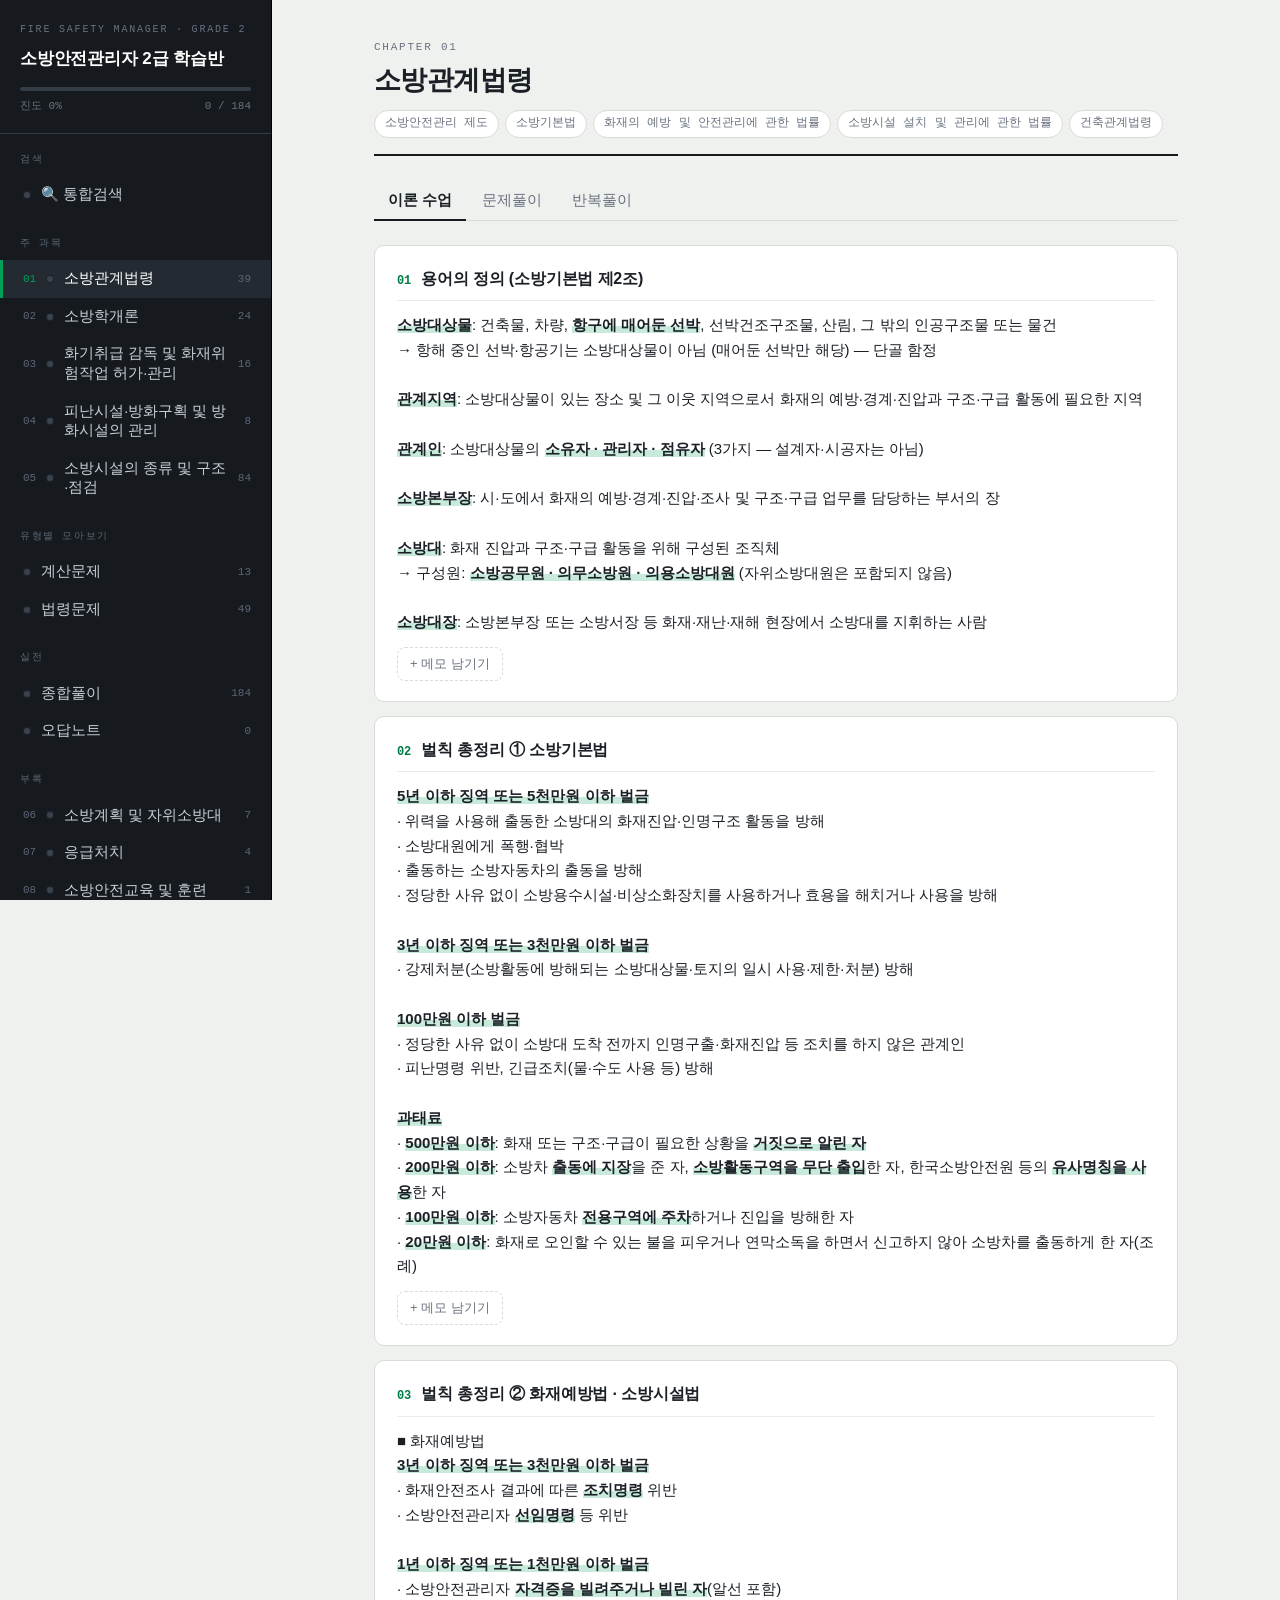
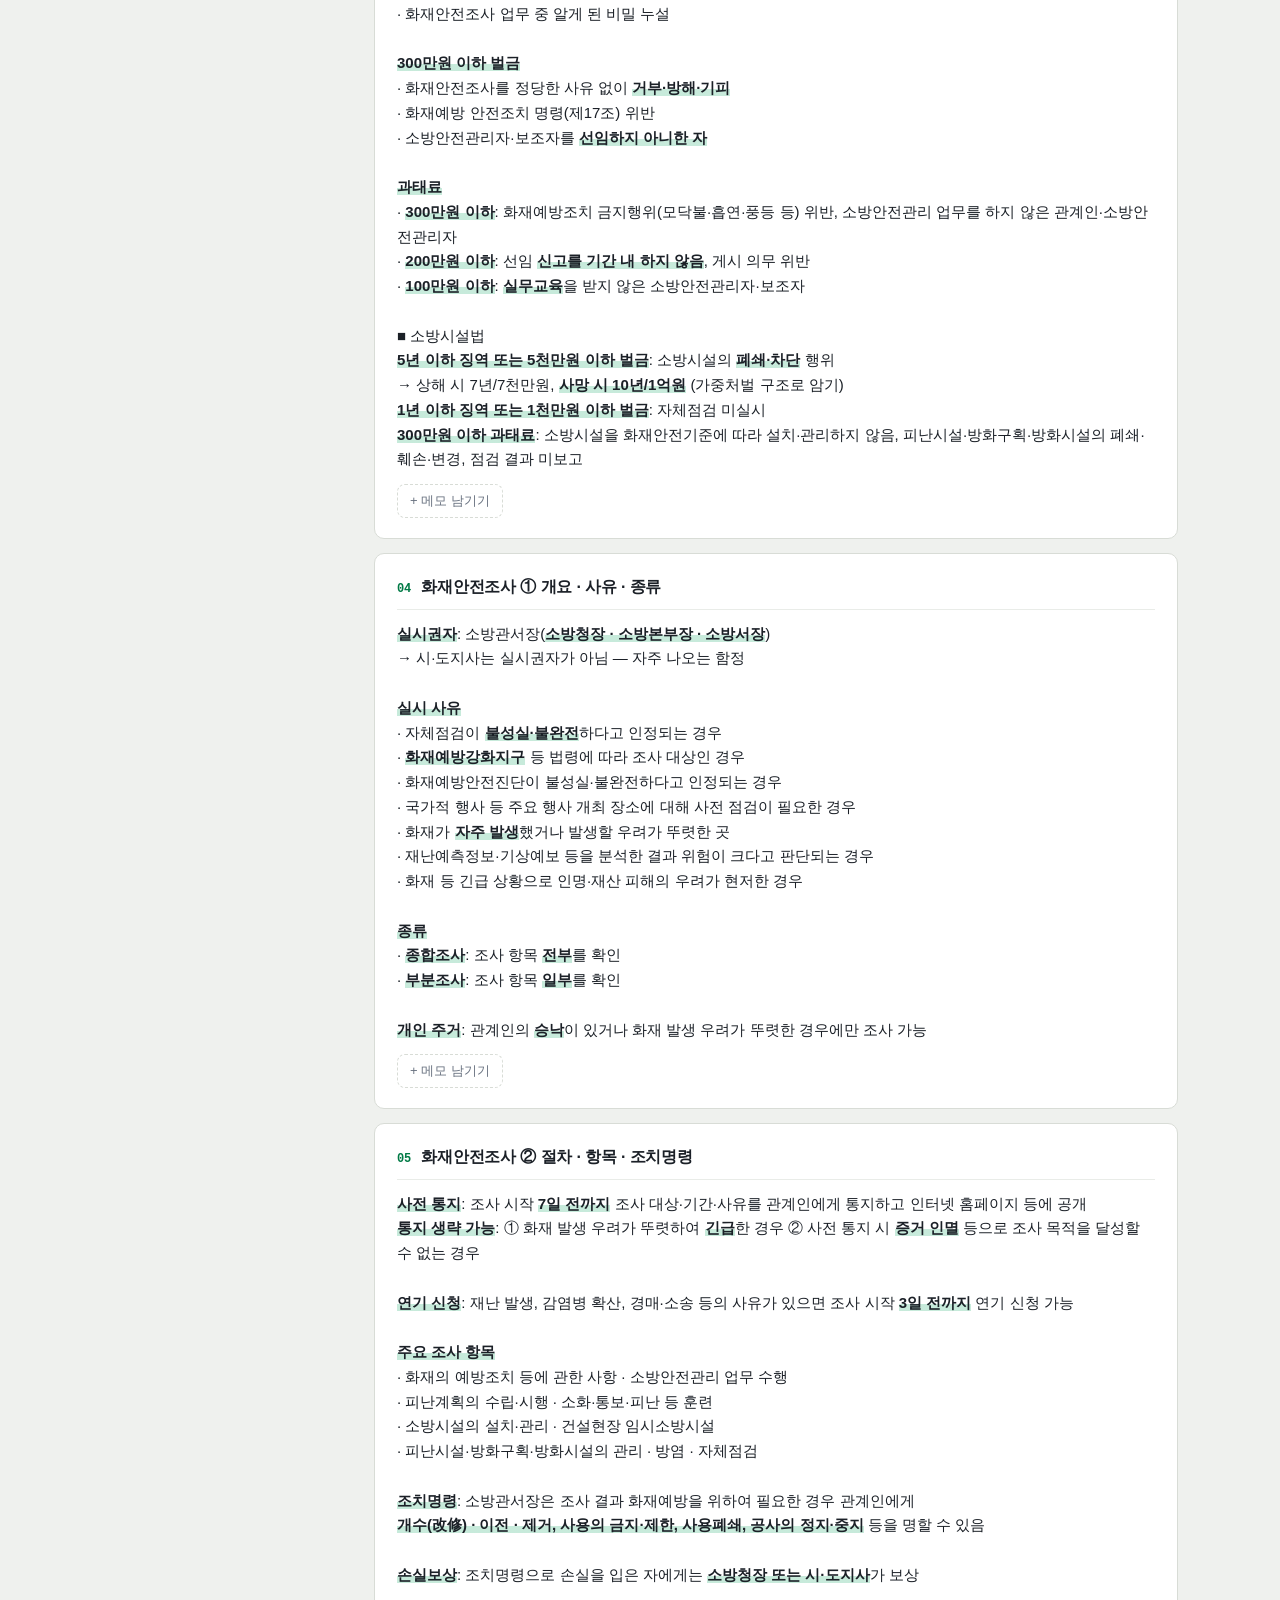
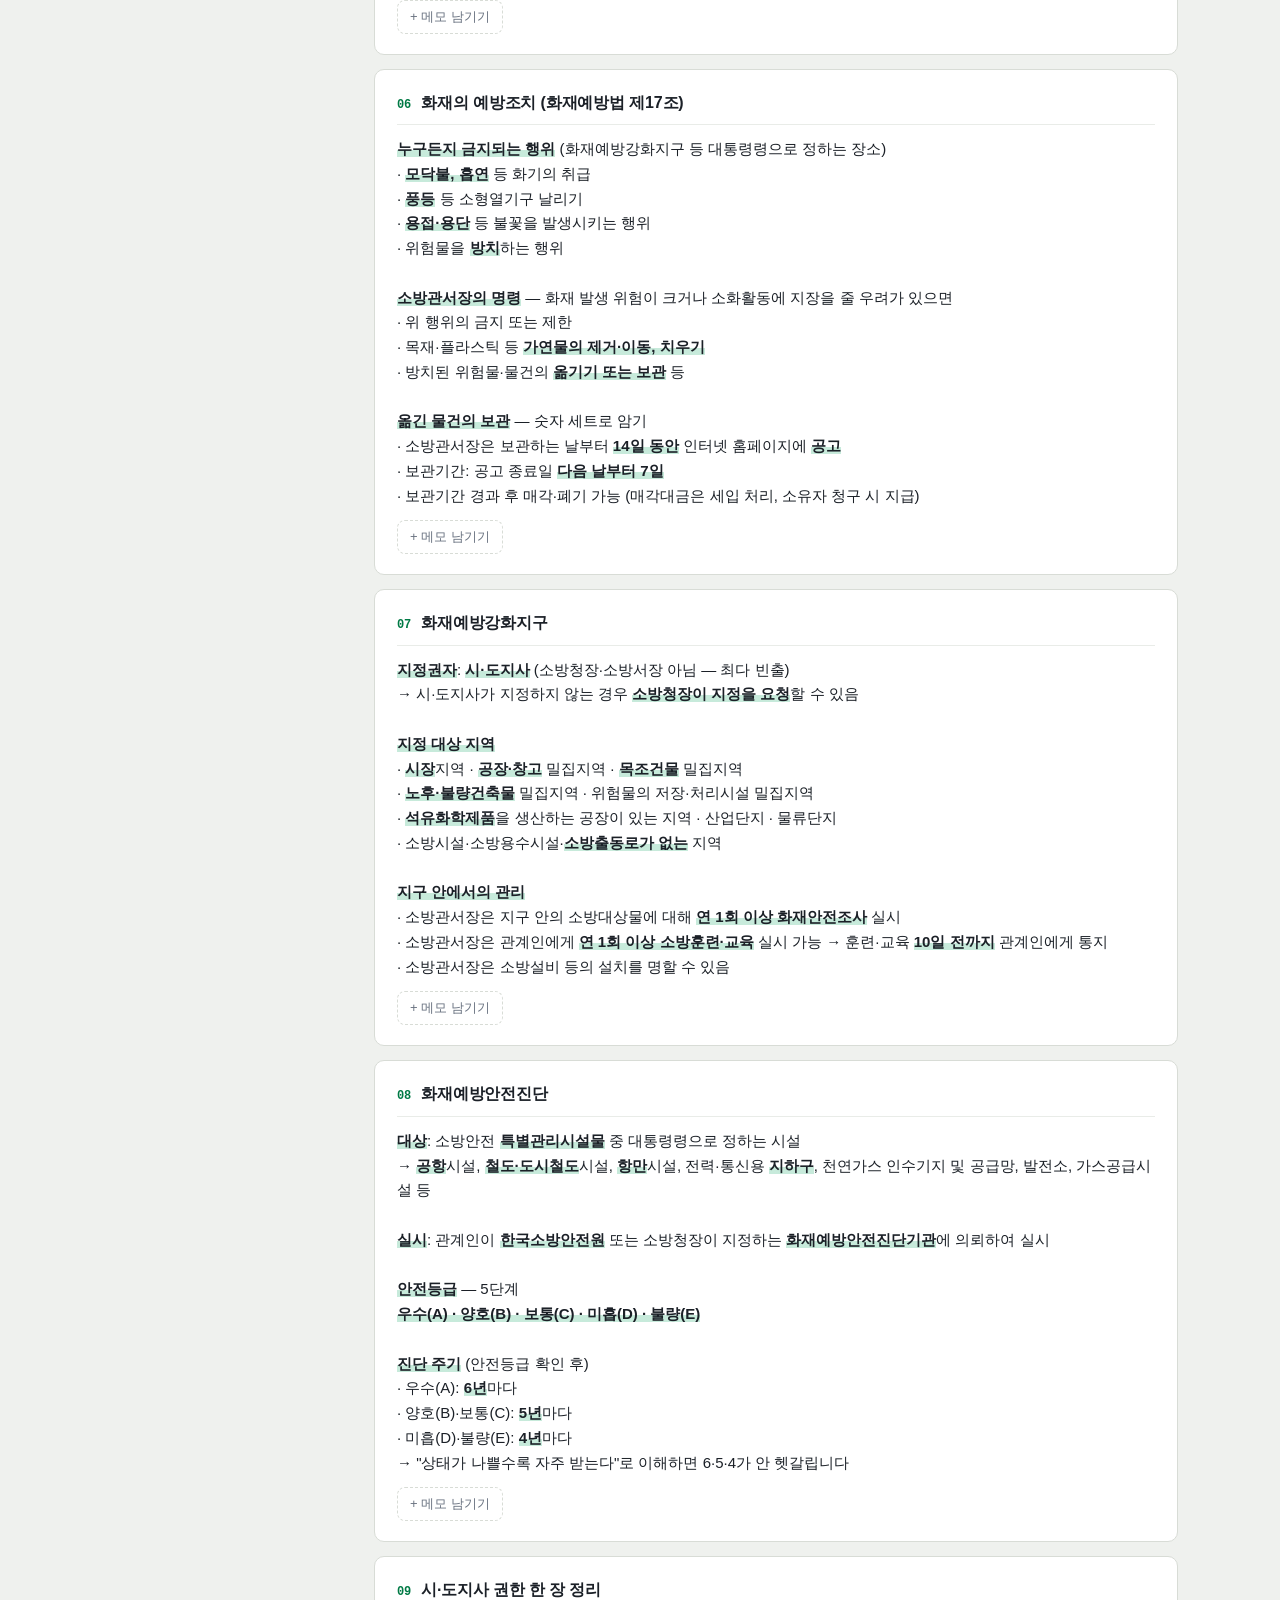
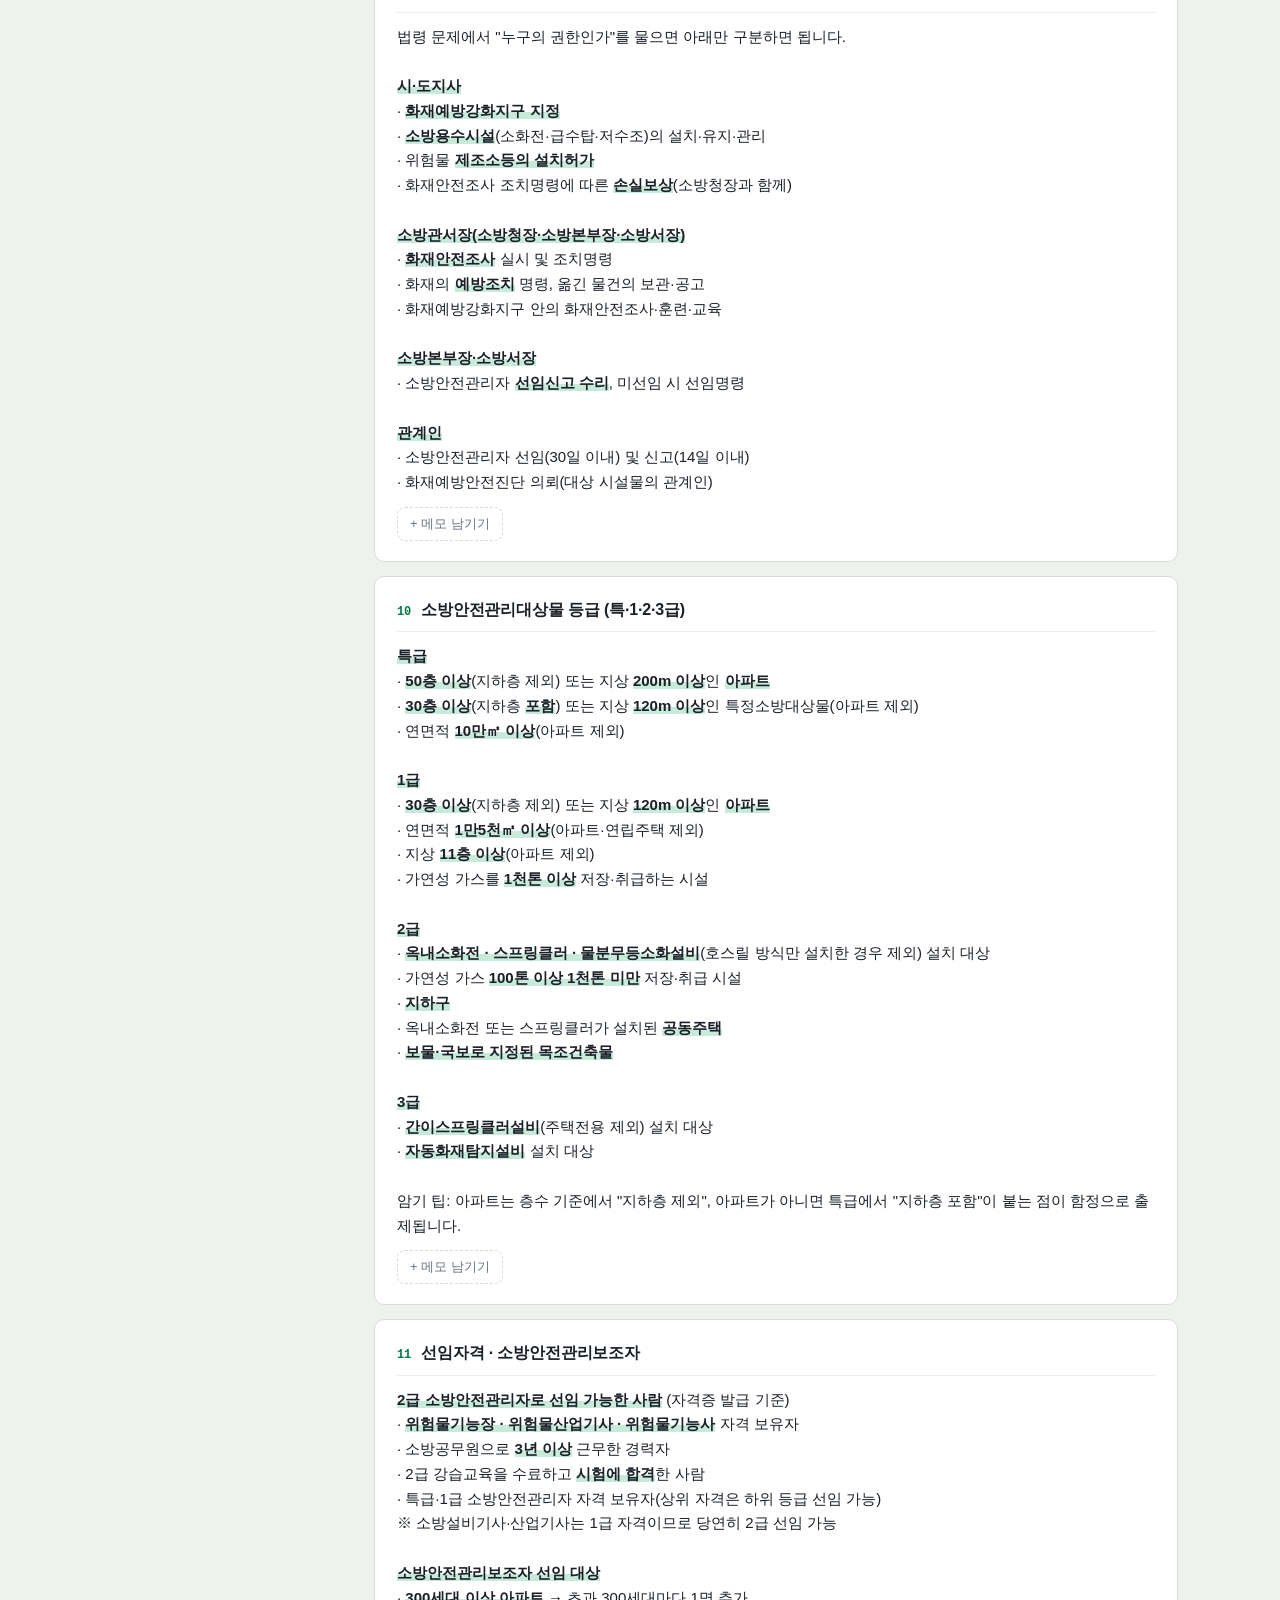
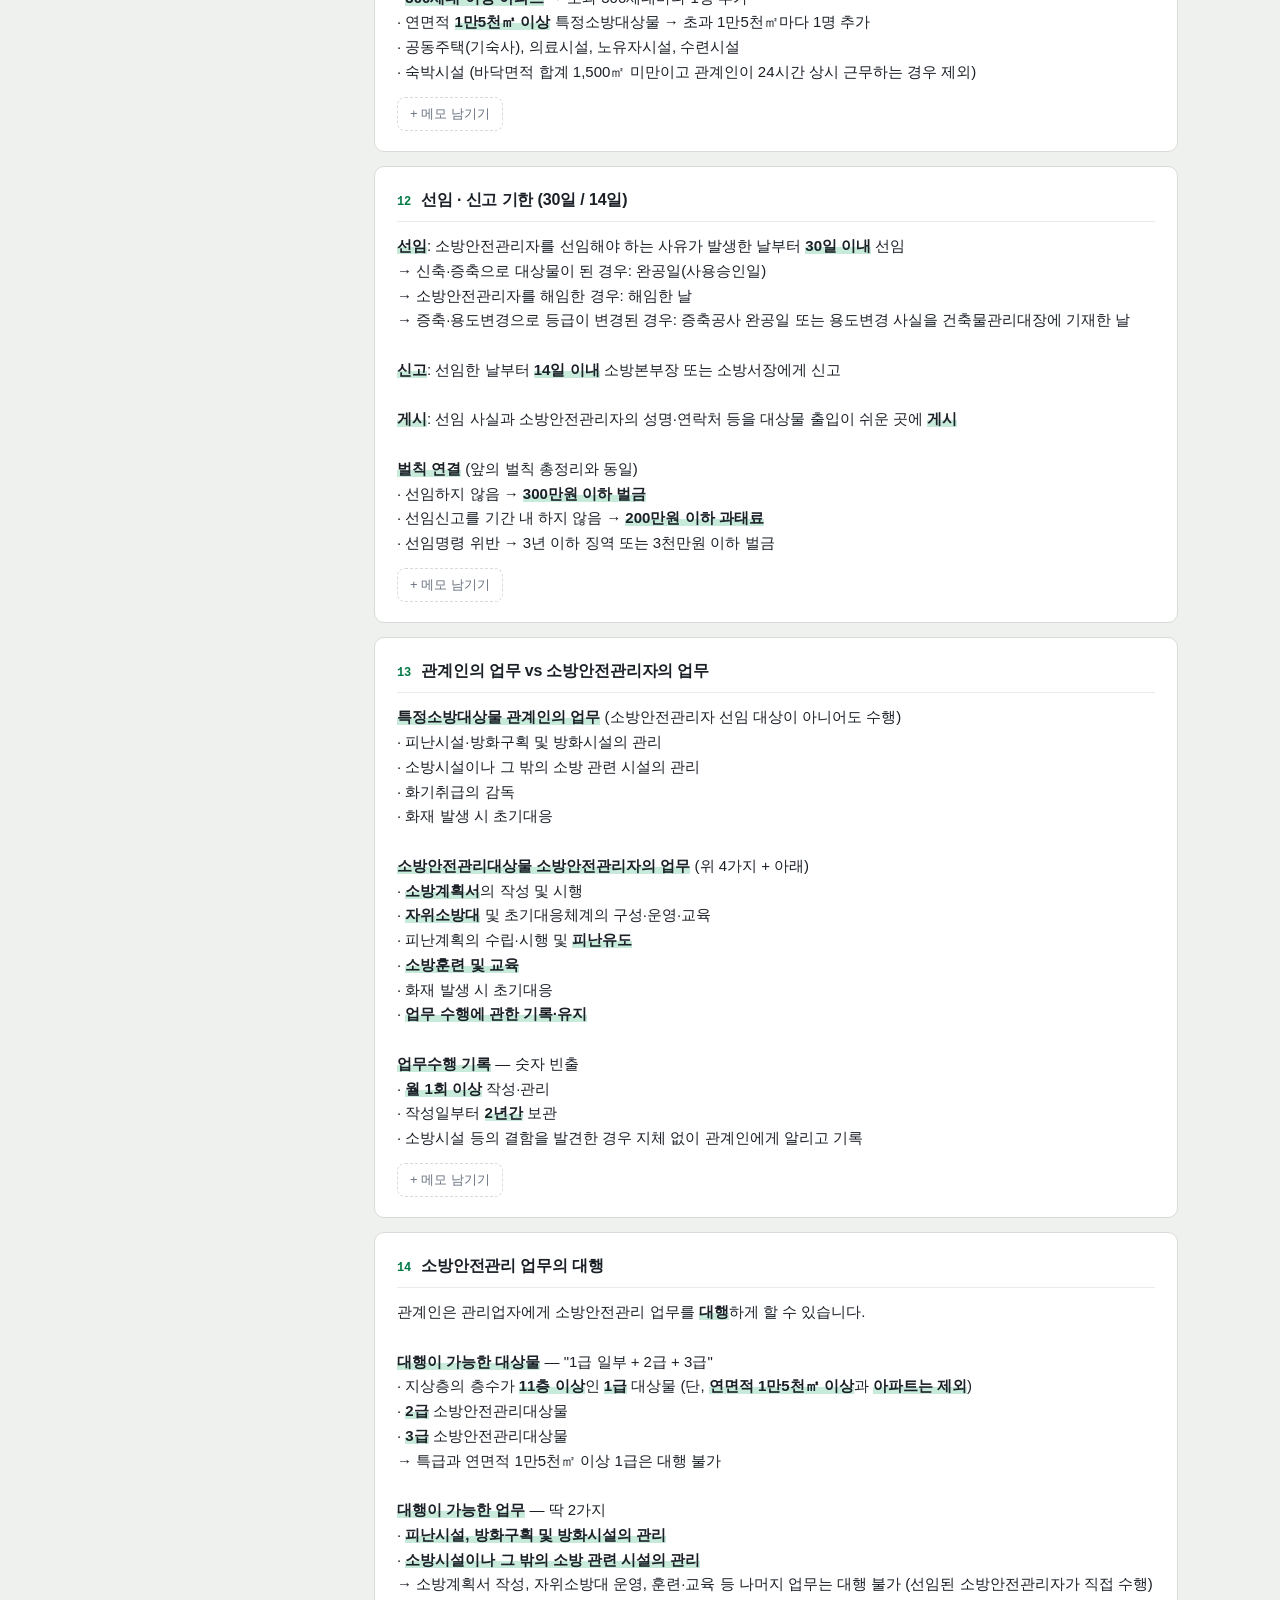
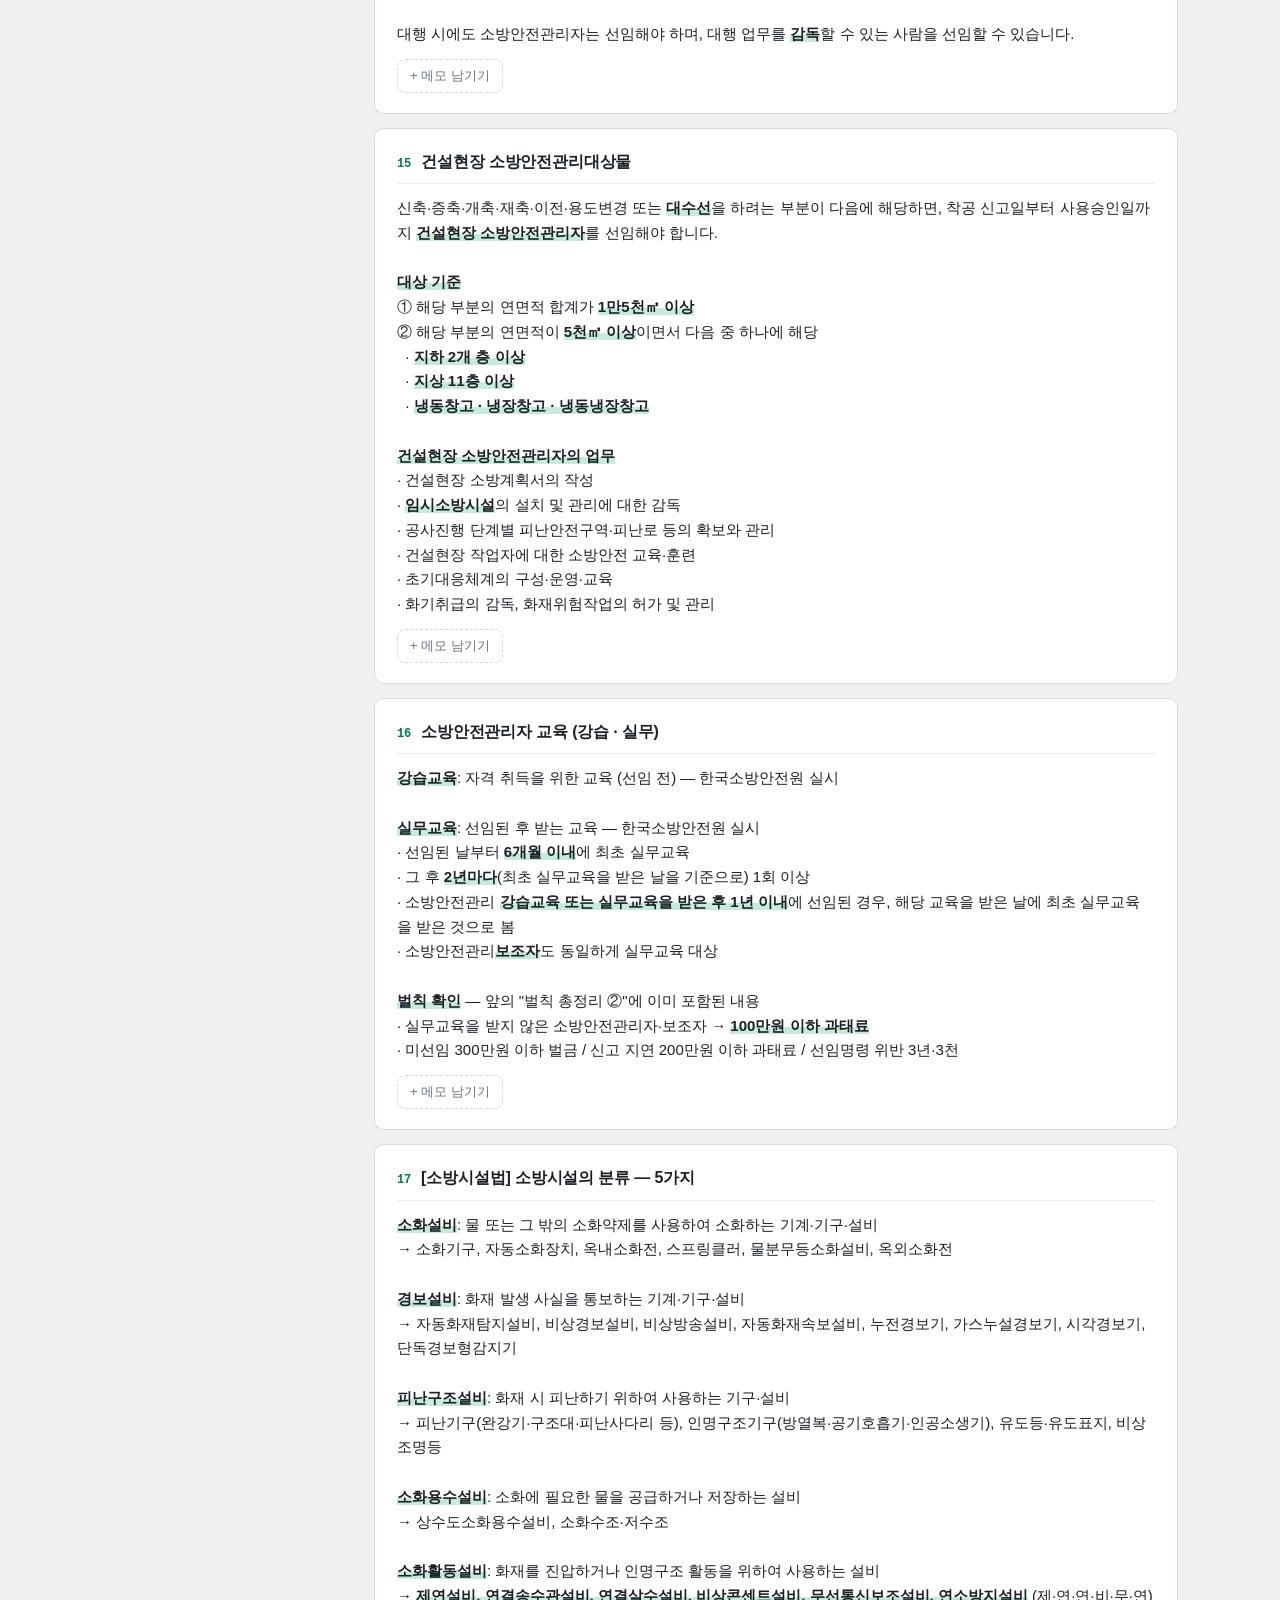
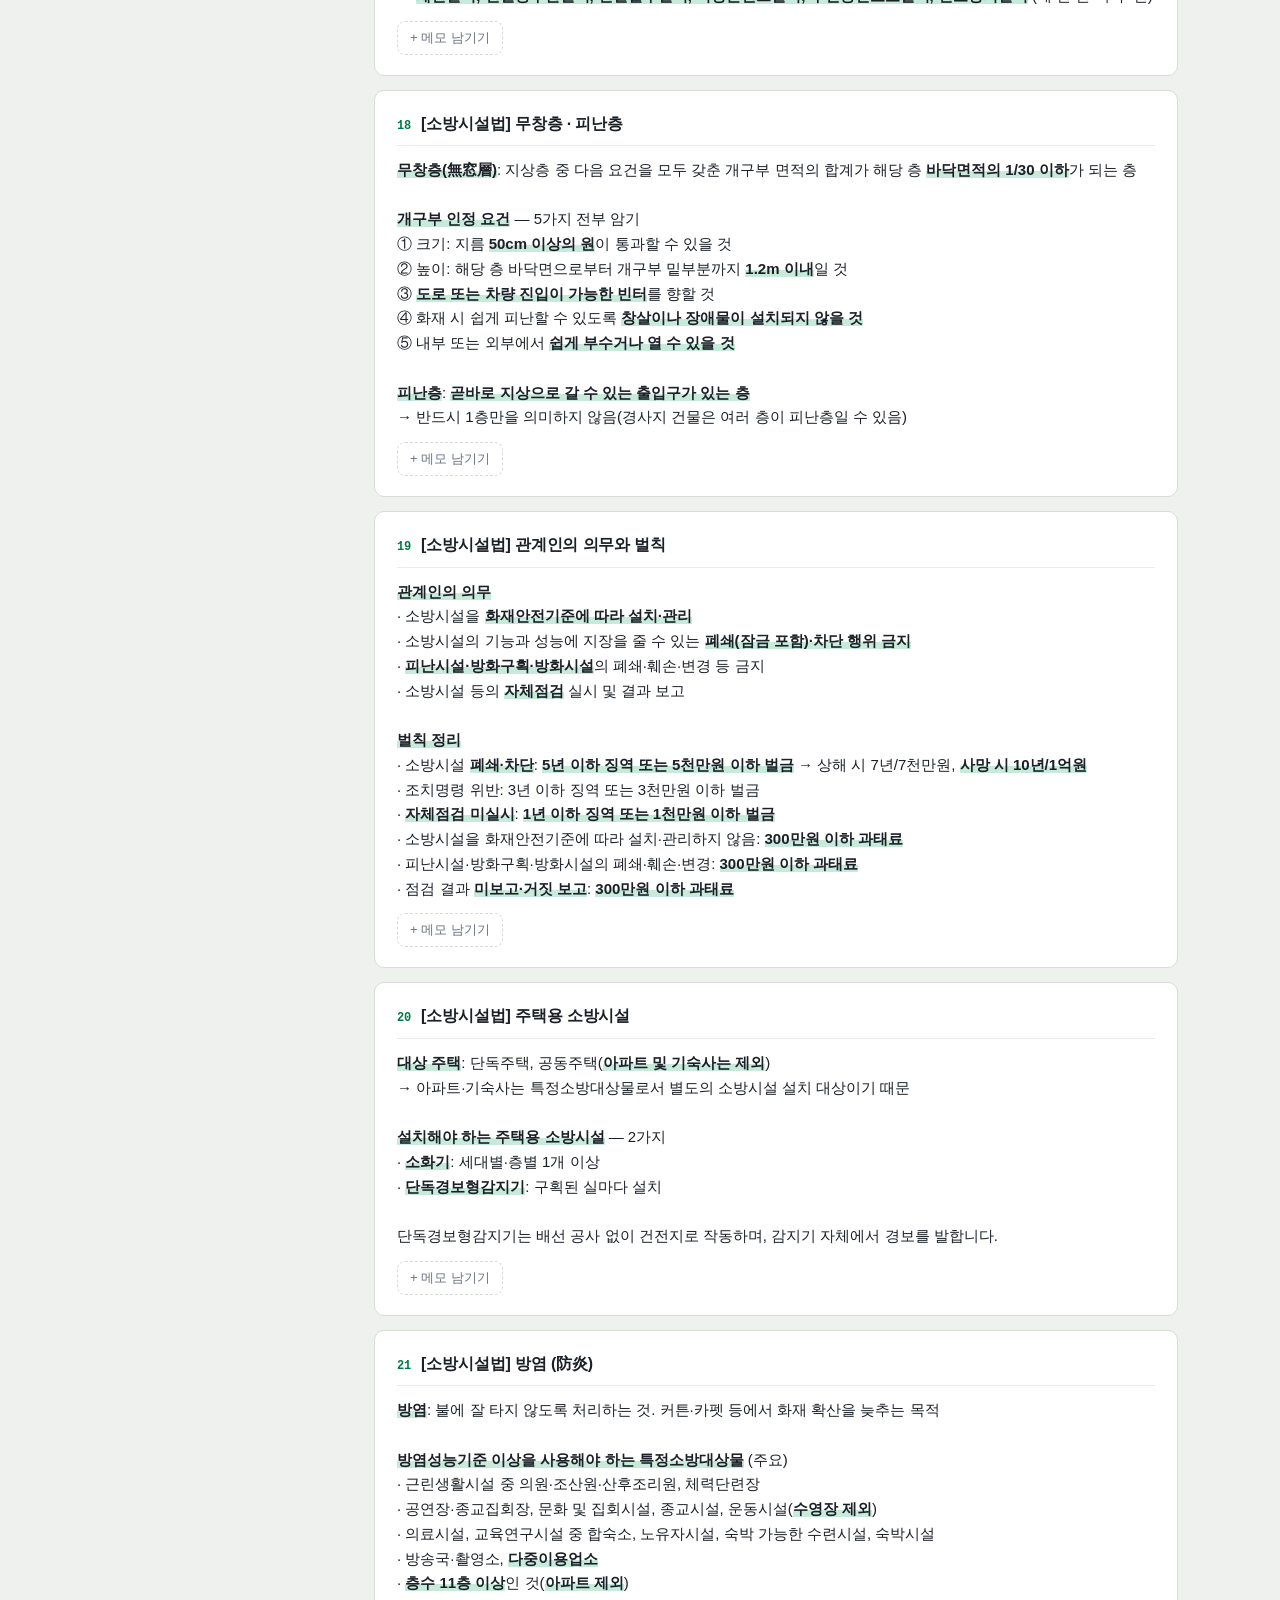
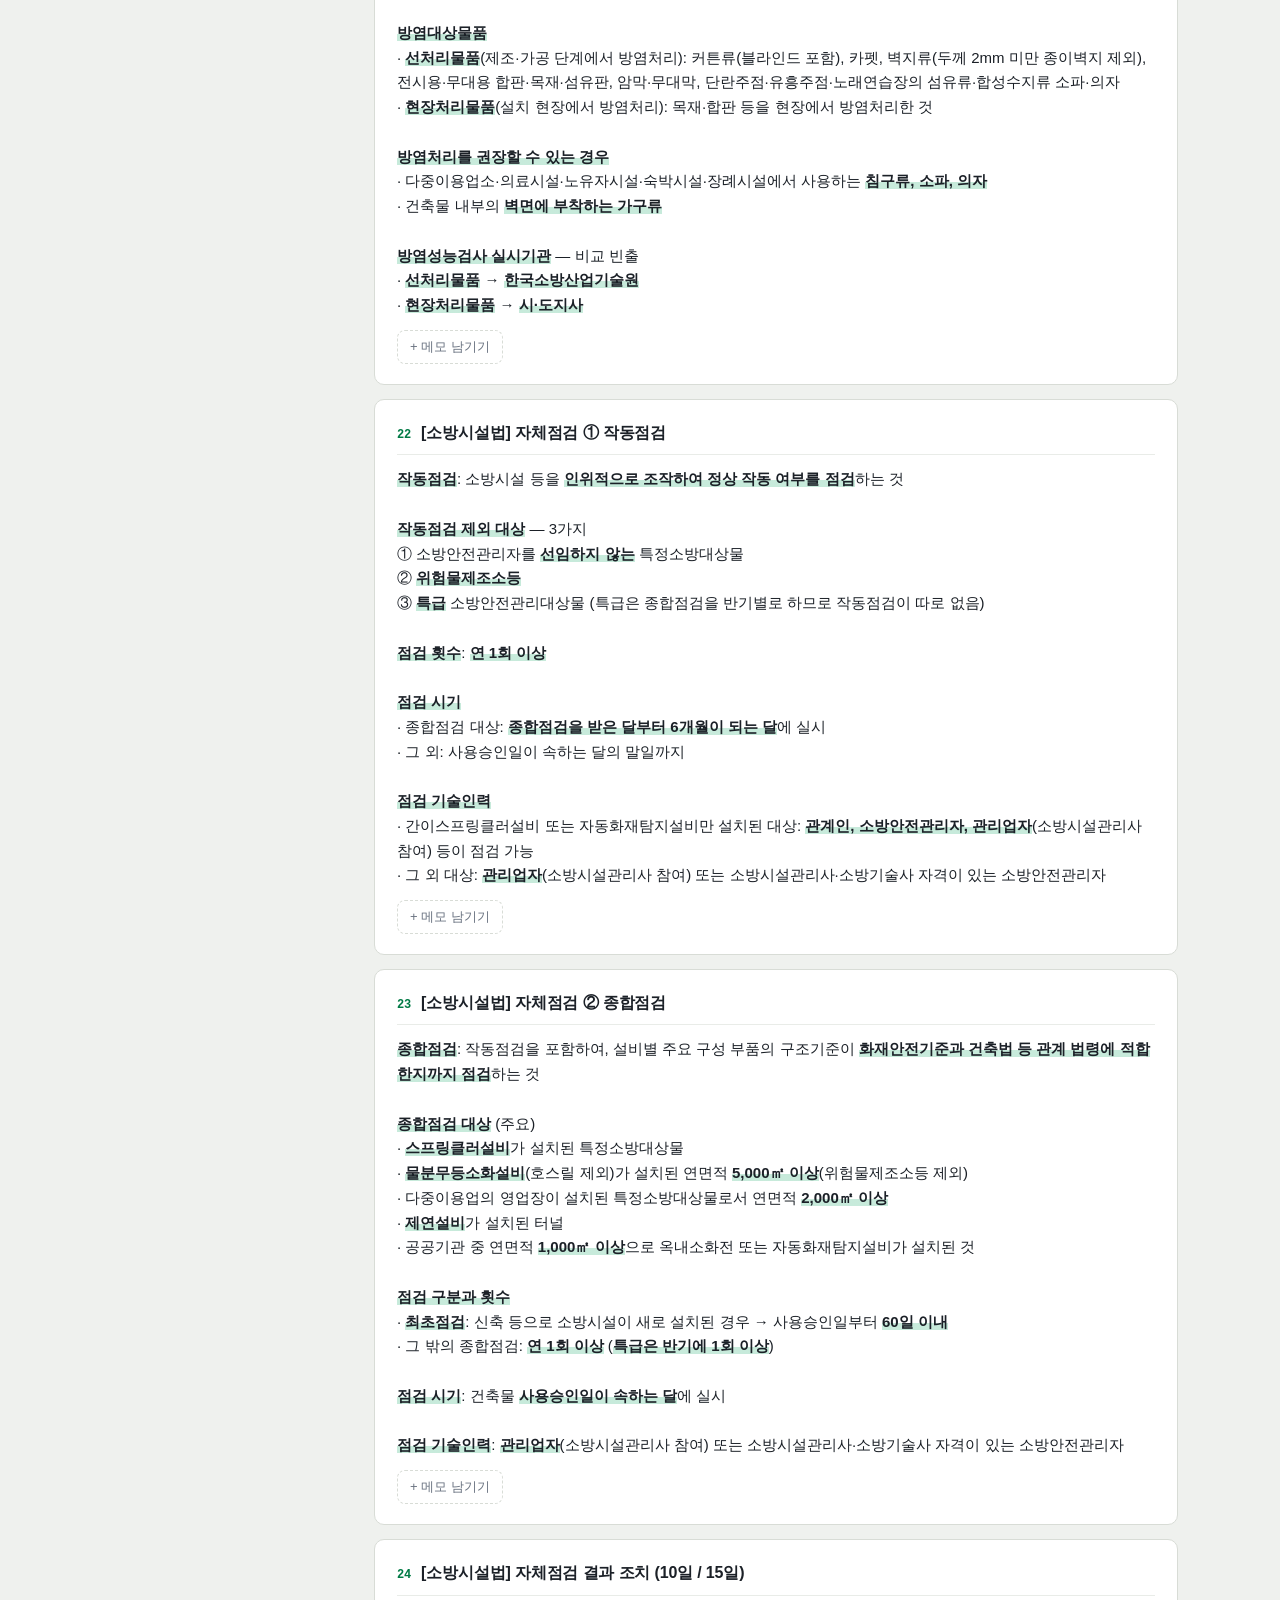
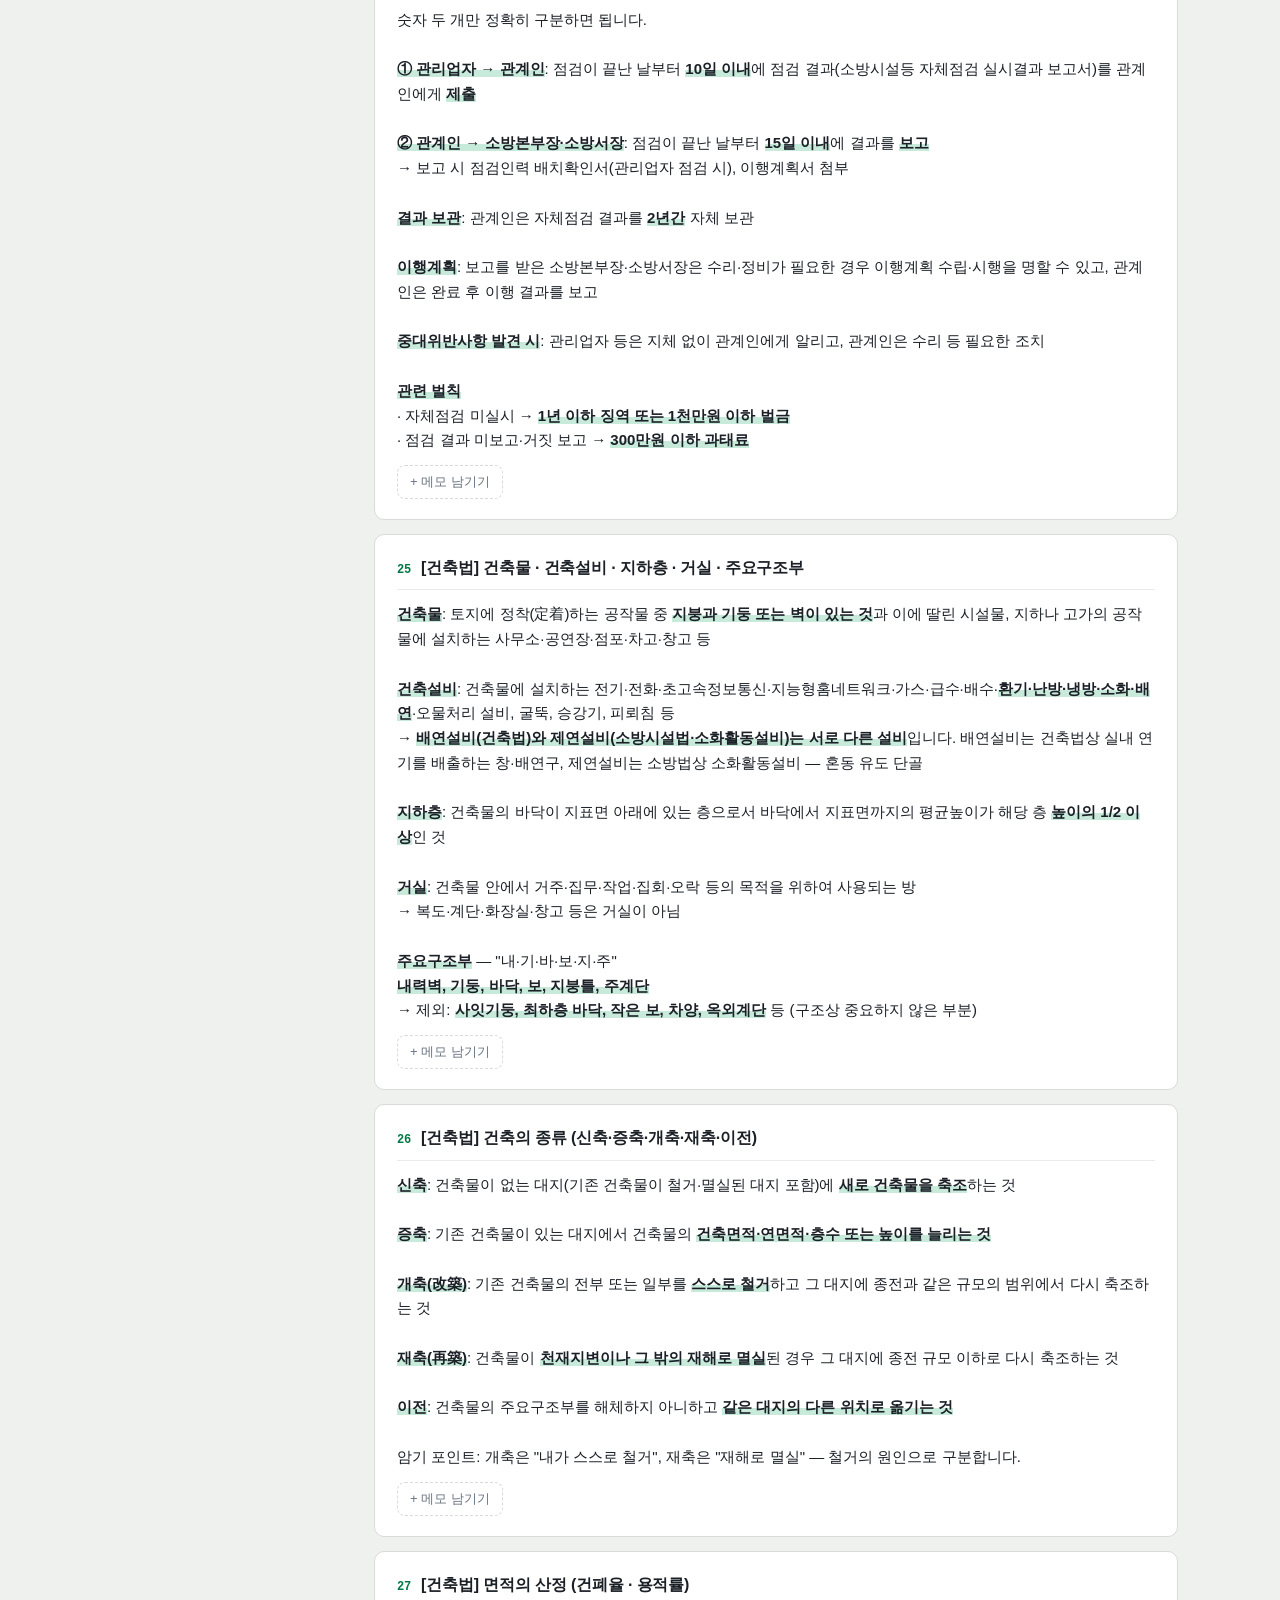
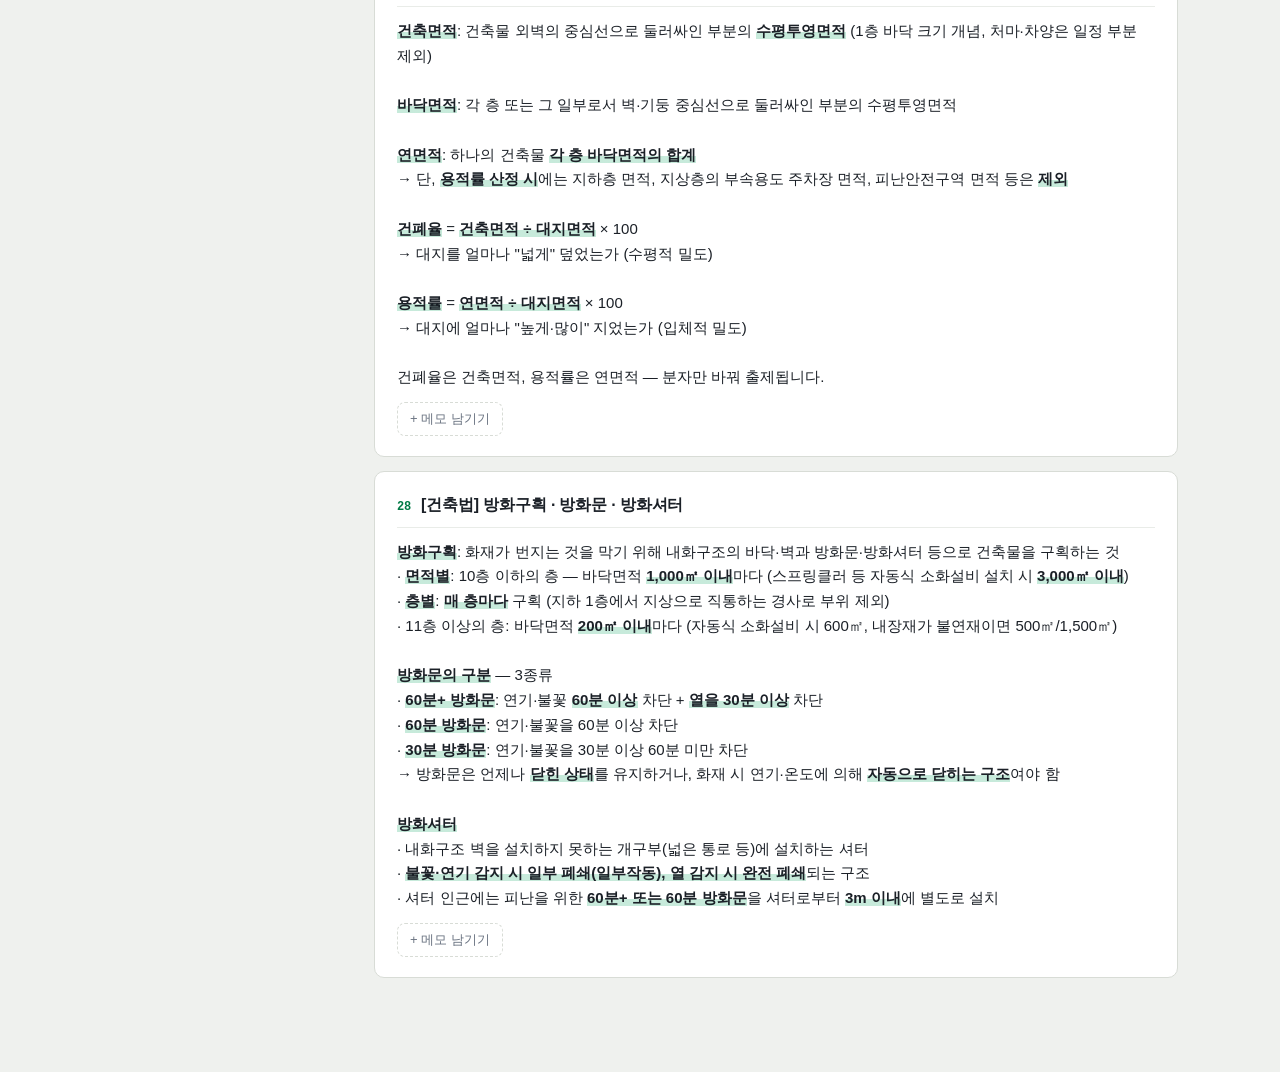
==== commit f8199c81: "Update study.html" ====
--- a/study.html
+++ b/study.html
@@ -1100,7 +1100,32 @@
 · **ABC급: 제1인산암모늄 — 담홍색** (가장 널리 사용)
 · BC급: 탄산수소나트륨 — 백색
 
-**내용연수**: 분말소화기 **10년**`},
+**내용연수**: 분말소화기 **10년**
+
+**이산화탄소(CO₂)소화기** — 비교 포인트
+· 자체 증기압으로 방사 → **지시압력계가 없음** (축압식 분말과 구분)
+· **내용연수 규정이 없음** (분말 10년과 구분)
+· 주된 소화효과: **질식** (+ 방사 시 냉각 일부) / **B·C급** 적응, 잔재 없음`},
+
+{h:'소화기구 — 분류 총정리 (3분류 · 자동소화장치 · 물분무등 9종)', body:`**소화기구의 3가지** — "소화기구"라는 큰 묶음
+① **소화기** (소형·대형)
+② **간이소화용구**
+③ **자동확산소화기** (천장 부착, 화재 시 자동 방사)
+
+**간이소화용구 4가지**
+· **에어로졸식** 소화용구
+· **투척용** 소화용구
+· **소공간용** 소화용구
+· **소화약제 외의 것**을 이용한 간이소화용구 — **마른모래, 팽창질석·팽창진주암**
+
+**자동소화장치 6종** — 암기 "주·상·캐·가·분·고"
+**주**거용 주방자동소화장치 / **상**업용 주방자동소화장치 / **캐**비닛형 / **가**스 / **분**말 / **고**체에어로졸 자동소화장치
+→ 함정: **자동확산소화기는 자동소화장치가 아니라 소화기구**입니다 (이름이 비슷해 단골 오답)
+
+**물분무등소화설비 9가지**
+물분무 / **미분무** / 포 / 이산화탄소 / 할론 / 할로겐화합물 및 불활성기체 / 분말 / **강화액** / 고체에어로졸 소화설비
+→ **옥내소화전 · 옥외소화전 · 스프링클러는 물분무등에 포함되지 않음** (별도 소화설비 — 아닌 것 찾기 단골 정답)
+→ 물분무·미분무는 미세한 물입자로 **질식**(+냉각) 소화`},
 
 {h:'소화기구 ② 설치기준·능력단위 산정', body:`**배치 거리**: 보행거리 **소형 20m 이내 / 대형 30m 이내**
 
@@ -1377,7 +1402,62 @@
 ⑤ **자동소화설비 작동**
 → 점검: 위 조건별 점등 + 예비전원 20분(60분 대상은 60분) 유지 확인. 2선식은 상시 점등 방식`}
   ],
-  ap1:[], ap2:[], ap3:[], ap4:[]
+  ap1:[
+{h:'소방계획의 수립 ① 개념과 주요원리', body:`**소방계획**: 화재로 인한 피해를 예방·경감하기 위해 대상물의 위험요인을 분석하고 대응책을 문서화한 계획. 소방안전관리자가 **소방계획서를 작성·시행**하며, 소방본부장·소방서장은 작성·시행에 필요한 **지도·감독**을 할 수 있습니다.
+
+**소방계획의 주요원리** — 3가지 세트 암기
+· **종합적 안전관리**: 예방·대비·대응·복구 등 재난의 **전 단계**를 포괄하는 관리 (특정 단계만 다루지 않음)
+· **통합적 안전관리**: 관계인·소방안전관리자·근무자 등 **내부**와 소방기관 등 **외부**의 협력, 그리고 **전원 참여**를 통한 거버넌스형 관리
+· **지속적 발전모델**: **PDCA 사이클** — Plan(계획) → Do(이행) → Check(모니터링) → Act(개선)을 반복하며 계획을 계속 발전시킴
+
+함정: "개별적 안전관리", "일회성 계획" 같은 보기는 원리에 어긋나는 오답입니다.`},
+
+{h:'소방계획의 수립 ② 작성원칙 4가지', body:`**① 실현가능한 계획**일 것
+· 이상적·완벽해 보이는 계획보다, 대상물의 실정에 맞아 **실제로 이행할 수 있는** 계획이어야 함
+
+**② 관계인의 참여**
+· 소방안전관리자 혼자 만드는 것이 아니라 관계인·근무자 등 **이해관계자가 참여**하도록 수립
+
+**③ 계획수립의 구조화**
+· **작성 → 검토 → 승인**의 3단계 구조화된 절차를 거쳐 수립
+
+**④ 실행 우선**
+· 문서 작성 자체보다 **계획의 실행이 우선** — 실행이 뒷받침되지 않는 계획은 의미가 없음
+
+출제 유형: "작성원칙이 아닌 것은?" → "완벽하고 이상적인 계획 지향", "소방안전관리자 단독 작성", "문서 완성도 우선" 등이 오답 보기로 나옵니다.`},
+
+{h:'소방계획의 수립 ③ 수립절차 4단계', body:`순서 자체가 시험에 나옵니다. **사전기획 → 위험환경 분석 → 설계 및 개발 → 시행 및 유지관리**
+
+**1단계 — 사전기획** (작성 준비)
+· 요구사항 검토, 작성 계획 수립, 관계자 의견 수렴
+
+**2단계 — 위험환경 분석**
+· 대상물 내 위험요인의 **식별 → 분석 → 평가**, 개선대책 검토
+
+**3단계 — 설계 및 개발**
+· 분석 결과를 바탕으로 소방계획의 **목표·전략 수립, 세부 실행계획(대응책) 설계**
+
+**4단계 — 시행 및 유지관리**
+· **검토·승인**을 거쳐 시행하고, 교육·훈련과 점검을 통해 **지속적으로 개선**(PDCA와 연결)
+
+암기 팁: "기획하고(1) → 분석하고(2) → 설계하고(3) → 시행한다(4)" — 일반적인 업무 흐름 그대로입니다.`},
+
+{h:'소방계획의 수립 ④ 소방계획서의 주요내용', body:`소방계획서에 포함해야 하는 주요 사항 (화재예방법 시행령 기준 발췌)
+
+· 대상물의 **위치·구조·연면적·용도·수용인원** 등 **일반현황**
+· 화재예방을 위한 **자체점검계획** 및 대응대책
+· 소방시설·피난시설·방화시설의 **점검·정비 계획**
+· **용도별** 방화구획, 피난시설·피난경로 현황과 **피난계획** (※ "규모별"이 아니라 **용도별** — 단어 바꿔치기 함정)
+· **화기취급의 감독** 및 화재예방에 관한 사항
+· 자위소방대 및 초기대응체계의 구성·운영·교육
+· 소방훈련·교육에 관한 계획
+· 위험물의 저장·취급에 관한 사항 등
+
+**포함되지 않는 것(오답 보기 단골)**
+· 소방관서(소방서장)의 **화재안전조사** 계획 — 조사는 소방관서장의 권한이지 관계인의 계획 사항이 아님
+· 임직원 연봉·인사평가, 시설 임대계약 등 소방과 무관한 경영사항`}
+  ],
+  ap2:[], ap3:[], ap4:[]
 };
 
 /* 문제 — ch:과목id, tag:'law'|'calc'|'' , a:정답 인덱스(0부터) */
@@ -1552,6 +1632,18 @@
 {id:'q564',ch:'ch5',q:'펌프가 자동기동될 때 감시제어반에서 가장 먼저 확인되는 신호는?',o:['수조 저수위 표시등','압력스위치 동작(표시등 점등)','예비전원 감시등','도통시험 확인등'],a:1,e:'배관 내 압력 저하 → 압력챔버의 압력스위치 동작 → 감시제어반 압력스위치 표시등 점등 → 펌프 기동 순입니다.'},
 
 /* ---------- 계산문제(수원량) ---------- */
+{id:'q565',ch:'ch5',q:'소화기구의 3가지 구성에 해당하지 않는 것은?',o:['소화기','간이소화용구','자동확산소화기','옥내소화전설비'],a:3,e:'소화기구 = 소화기 + 간이소화용구 + 자동확산소화기. 옥내소화전은 별도 소화설비입니다.'},
+{id:'q566',ch:'ch5',q:'자동소화장치(6종)에 해당하지 않는 것은?',o:['주거용 주방자동소화장치','상업용 주방자동소화장치','캐비닛형 자동소화장치','자동확산소화기'],a:3,e:'자동소화장치 6종: 주거용·상업용 주방, 캐비닛형, 가스, 분말, 고체에어로졸(주·상·캐·가·분·고). 자동확산소화기는 소화기구입니다.'},
+{id:'q567',ch:'ch5',q:'물분무등소화설비(9가지)에 해당하지 않는 것은?',o:['미분무소화설비','강화액소화설비','스프링클러설비','고체에어로졸소화설비'],a:2,e:'물분무등 9가지: 물분무·미분무·포·이산화탄소·할론·할로겐화합물및불활성기체·분말·강화액·고체에어로졸. 옥내·옥외소화전과 스프링클러는 별도 설비입니다.'},
+{id:'q568',ch:'ch5',q:'간이소화용구에 해당하지 않는 것은?',o:['에어로졸식 소화용구','투척용 소화용구','마른모래','ABC분말소화기'],a:3,e:'간이소화용구 4가지: 에어로졸식, 투척용, 소공간용, 소화약제 외의 것(마른모래·팽창질석·팽창진주암). 소화기는 별도입니다.'},
+{id:'q569',ch:'ch5',q:'이산화탄소소화기에 대한 설명으로 옳지 않은 것은?',o:['자체 증기압으로 방사하므로 지시압력계가 없다','내용연수 규정이 없다','주된 소화효과는 질식이며 냉각효과도 일부 있다','지시압력계 정상범위는 0.7~0.98MPa이다'],a:3,e:'지시압력계는 축압식 분말소화기에 있는 것입니다. CO₂소화기는 지시압력계와 내용연수 규정이 없습니다.'},
+{id:'q570',ch:'ch5',tag:'calc',q:'위락시설의 바닥면적이 600㎡일 때 필요한 소화기구의 최소 능력단위는? (내화·난연 조건 아님)',o:['10단위','20단위','30단위','6단위'],a:1,e:'위락시설은 30㎡마다 1단위. 600 ÷ 30 = 20단위.'},
+{id:'q571',ch:'ch5',tag:'calc',q:'주요구조부가 내화구조이고 실내마감이 난연재료인 근린생활시설(바닥면적 1,000㎡)의 최소 능력단위는?',o:['10단위','5단위','20단위','2단위'],a:1,e:'근생 기준 100㎡ → 내화+난연이면 2배(200㎡) 적용. 1,000 ÷ 200 = 5단위.'},
+{id:'q572',ch:'ch5',tag:'calc',q:'공동주택 바닥면적 800㎡(일반 구조)에 능력단위 A3 소화기를 배치할 때 최소 개수는?',o:['2개','3개','4개','8개'],a:1,e:'공동주택 100㎡당 1단위 → 8단위 필요. 8 ÷ 3 = 2.67 → 올림 3개.'},
+{id:'q573',ch:'ch5',q:'[그림상황] 동력제어반: 절환스위치 "자동", 기동표시등 소등, 정지표시등 녹색 점등. 이 상태의 판단은?',o:['평상시 정상 상태이다','펌프가 고장난 상태이다','펌프가 기동 중인 상태이다','전원이 차단된 상태이다'],a:0,e:'평상시 = 절환스위치 자동 + 기동등 소등 + 정지등 녹색 점등. 모두 정상입니다.'},
+{id:'q574',ch:'ch5',q:'[그림상황] 점검 중 감시제어반 선택스위치가 "수동", 주펌프 스위치가 "정지"에 놓여 있는 것을 발견했다. 올바른 조치는?',o:['그대로 둔다','선택스위치를 자동(연동) 위치로 복구한다','전원을 차단한다','정지 위치로 유지하고 표지만 부착한다'],a:1,e:'수동·정지 위치면 화재 시 펌프가 자동 기동하지 않습니다. 점검 후 자동(연동) 복구가 필수 — 최다 지적 결함입니다.'},
+{id:'q575',ch:'ch5',q:'[그림상황] 동력제어반에서 기동표시등이 적색 점등, 정지표시등이 소등되어 있다. 현재 상태는?',o:['평상시 대기 상태','펌프가 기동(운전) 중','예비전원으로 절환된 상태','도통시험 중'],a:1,e:'기동 시 = 기동등 적색 점등 + 정지등 소등. 배관 압력 저하로 압력스위치가 동작해 펌프가 돌고 있는 상태입니다.'},
+
 {id:'c001',ch:'ch5',tag:'calc',q:'지상 6층 건축물에 옥내소화전이 1층 4개, 2층 3개, 3~6층 각 2개 설치되어 있다. 수원의 최소 저수량은?',o:['2.6㎥','5.2㎥','7.8㎥','10.4㎥'],a:1,e:'29층 이하는 N 최대 2개. 2 × 2.6 = 5.2㎥. 설치 개수 4개를 그대로 곱해 10.4로 답하는 것이 가장 흔한 실수입니다.'},
 {id:'c002',ch:'ch5',tag:'calc',q:'지상 35층 건축물에 옥내소화전이 가장 많은 층에 4개 설치되어 있다. 수원의 최소 저수량은?',o:['10.4㎥','15.6㎥','20.8㎥','26.0㎥'],a:2,e:'30~49층은 40분 기준(5.2㎥)이고 N은 최대 5개까지 인정. 4 × 5.2 = 20.8㎥.'},
 {id:'c003',ch:'ch5',tag:'calc',q:'각 층에 옥내소화전이 1개씩 설치된 지상 8층 건축물의 옥상수조 저수량은?',o:['약 0.87㎥','약 1.73㎥','약 2.60㎥','약 5.20㎥'],a:0,e:'주수원 1 × 2.6 = 2.6㎥, 옥상수조는 그 1/3 이상이므로 약 0.87㎥.'},
@@ -1565,6 +1657,11 @@
 /* ---------- 부록 ---------- */
 {id:'a101',ch:'ap1',q:'자위소방대의 초기대응체계 편성 시 반드시 두어야 하는 기능이 아닌 것은?',o:['비상연락','초기소화','피난유도','인사관리'],a:3,e:'자위소방대 기능: 비상연락, 초기소화, 피난유도, 응급구조, 방호안전.'},
 {id:'a102',ch:'ap1',tag:'law',q:'소방안전관리 업무수행 기록은 얼마 동안 보관해야 하는가?',o:['6개월','1년','2년','3년'],a:2,e:'업무수행 기록은 작성일부터 2년간 보관합니다.'},
+{id:'a103',ch:'ap1',q:'소방계획의 수립절차 4단계를 순서대로 나열한 것은?',o:['위험환경분석→사전기획→설계및개발→시행및유지관리','사전기획→위험환경분석→설계및개발→시행및유지관리','사전기획→설계및개발→위험환경분석→시행및유지관리','설계및개발→사전기획→위험환경분석→시행및유지관리'],a:1,e:'사전기획(준비) → 위험환경 분석 → 설계 및 개발 → 시행 및 유지관리 순입니다.'},
+{id:'a104',ch:'ap1',q:'소방계획의 주요원리에 해당하지 않는 것은?',o:['종합적 안전관리','통합적 안전관리','지속적 발전모델(PDCA)','개별적 안전관리'],a:3,e:'주요원리는 종합적 안전관리, 통합적 안전관리, 지속적 발전모델 3가지입니다.'},
+{id:'a105',ch:'ap1',q:'소방계획의 작성원칙으로 옳지 않은 것은?',o:['실현가능한 계획일 것','관계인이 참여할 것','작성-검토-승인으로 구조화할 것','완벽하고 이상적인 계획을 우선할 것'],a:3,e:'이상적 완벽함보다 실현가능성과 실행이 우선입니다. 4원칙: 실현가능, 관계인 참여, 구조화, 실행 우선.'},
+{id:'a106',ch:'ap1',q:'소방계획서의 주요내용에 해당하지 않는 것은?',o:['대상물의 위치·구조·연면적 등 일반현황','화재예방을 위한 자체점검계획','소방관서의 화재안전조사 실시 계획','자위소방대의 구성·운영·교육'],a:2,e:'화재안전조사는 소방관서장(소방청장·본부장·서장)의 권한으로 관계인이 세우는 소방계획의 내용이 아닙니다.'},
+{id:'a107',ch:'ap1',q:'소방계획서의 주요내용으로 옳지 않은 것은?',o:['용도별 방화구획 및 피난시설 현황','규모별 방화구획 및 피난계획','화기취급의 감독에 관한 사항','소방훈련·교육에 관한 계획'],a:1,e:'방화구획·피난계획은 규모별이 아니라 용도별로 작성합니다. 단어 바꿔치기 함정입니다.'},
 {id:'a201',ch:'ap2',q:'성인 심폐소생술에서 가슴압박과 인공호흡의 비율은?',o:['15:2','30:2','5:1','30:1'],a:1,e:'가슴압박 30회 : 인공호흡 2회.'},
 {id:'a202',ch:'ap2',q:'성인 심폐소생술의 가슴압박 속도로 옳은 것은?',o:['분당 40~60회','분당 60~80회','분당 100~120회','분당 150회 이상'],a:2,e:'분당 100~120회, 깊이 약 5cm(6cm 초과 금지).'},
 {id:'a203',ch:'ap2',q:'자동심장충격기(AED) 사용법으로 옳지 않은 것은?',o:['리듬 분석 중에는 환자에게서 손을 뗀다','패드는 오른쪽 빗장뼈 아래와 왼쪽 젖꼭지 아래 옆구리에 부착','충격 버튼을 누르기 전 아무도 환자를 만지지 않게 한다','충격 후에는 심폐소생술을 중단한다'],a:3,e:'충격 후 즉시 가슴압박을 재개하고 2분 후 다시 분석합니다.'},
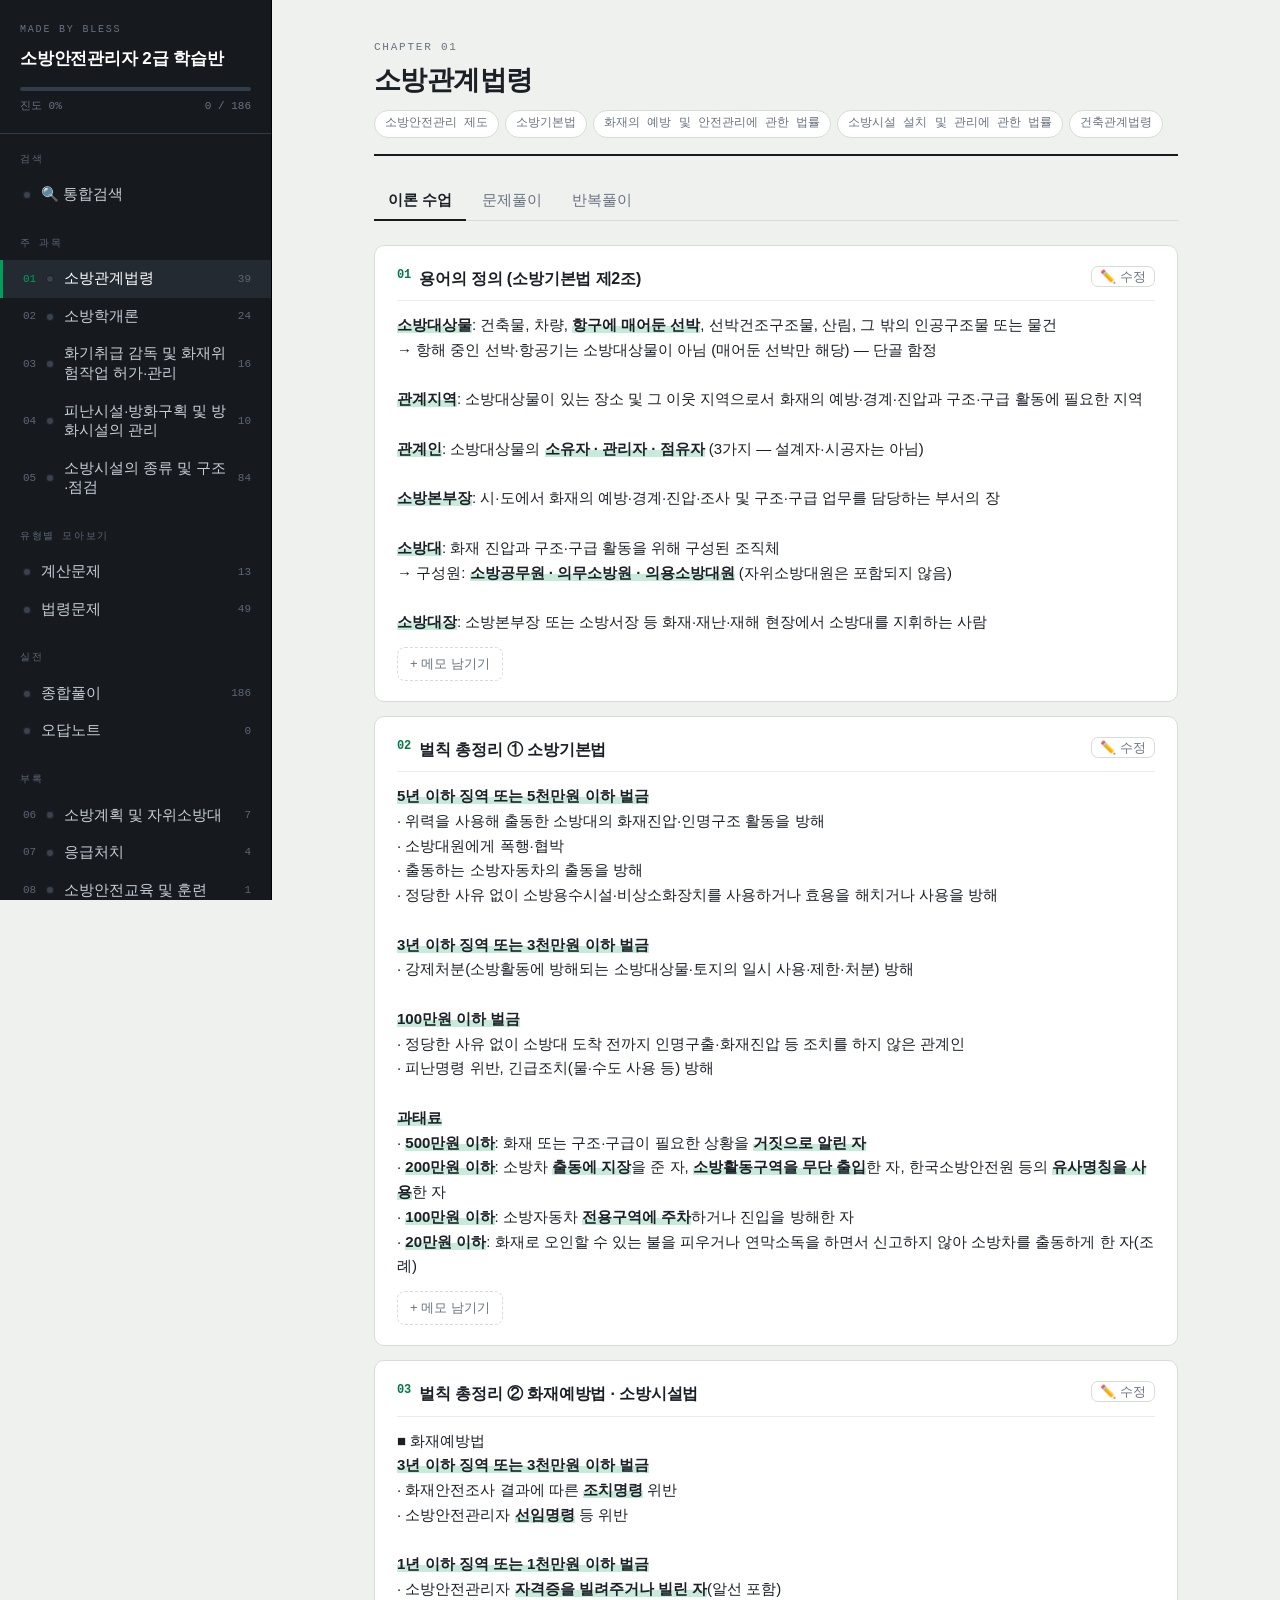
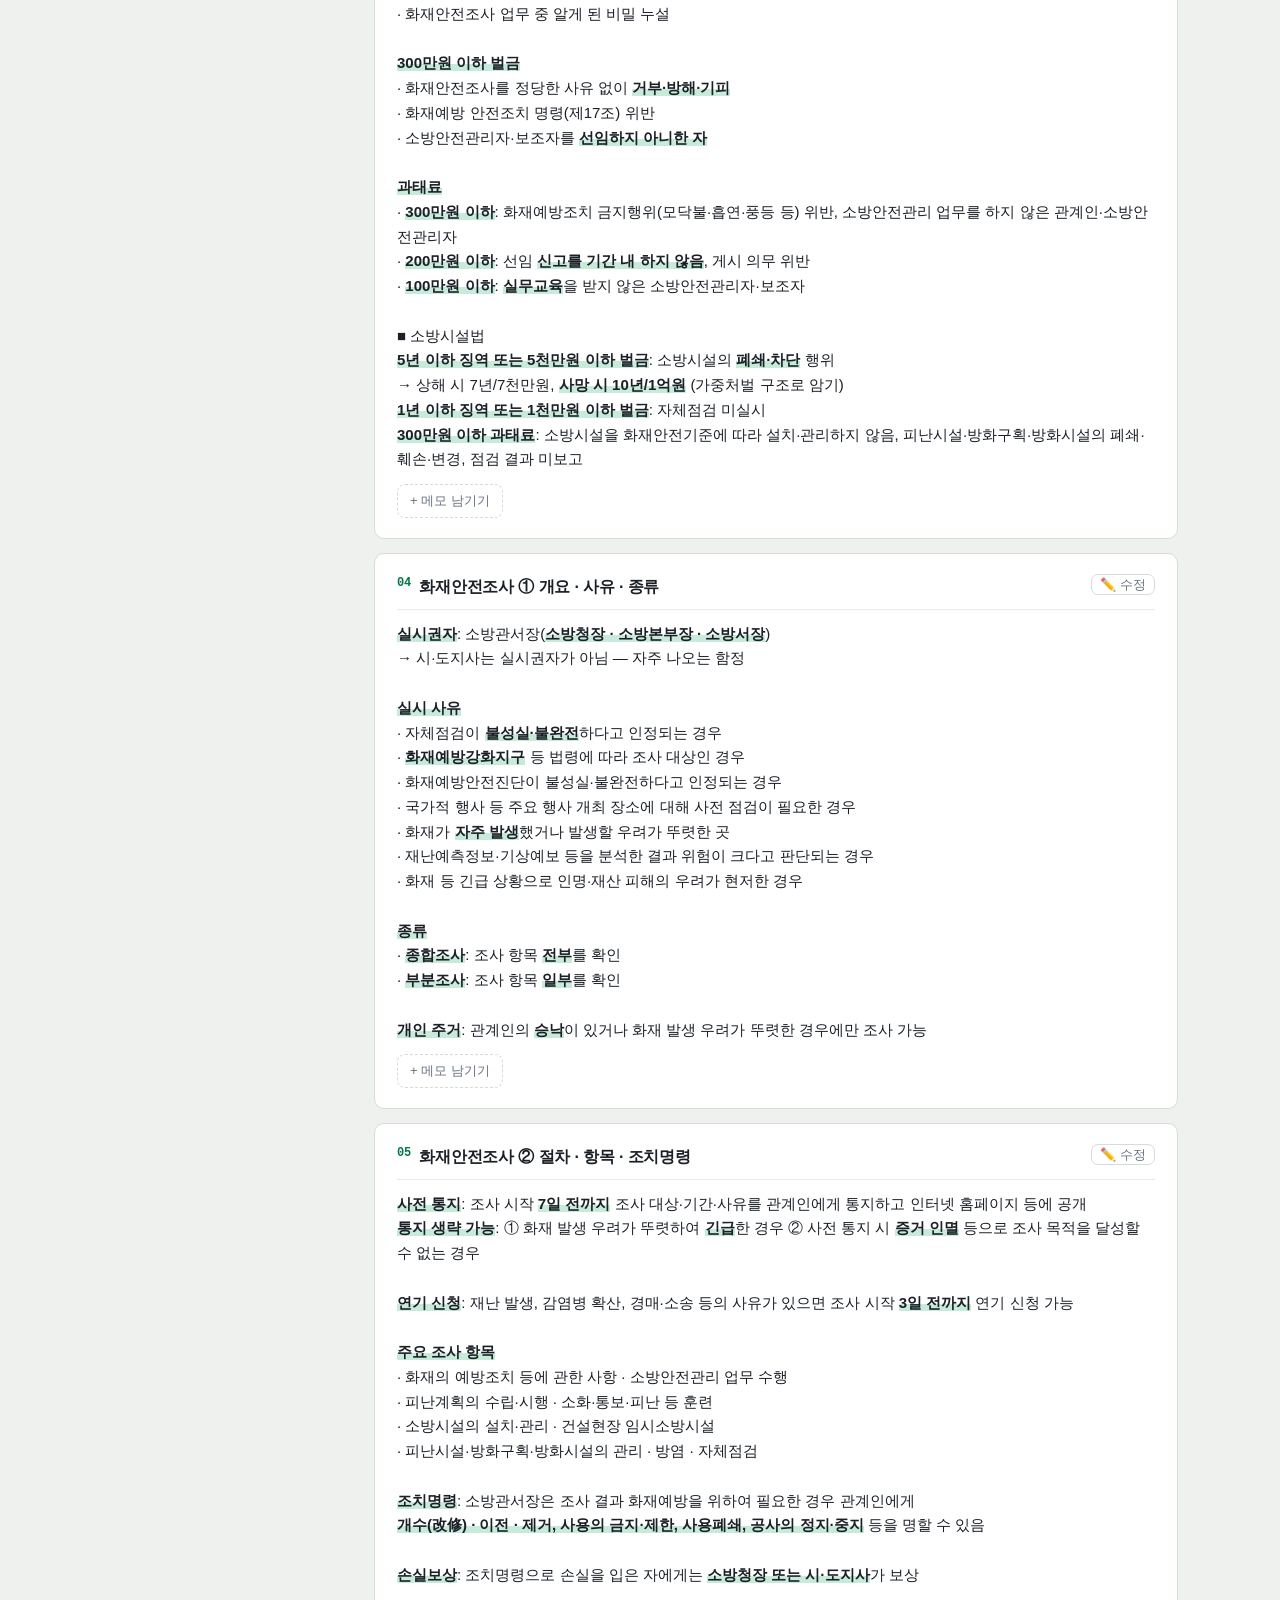
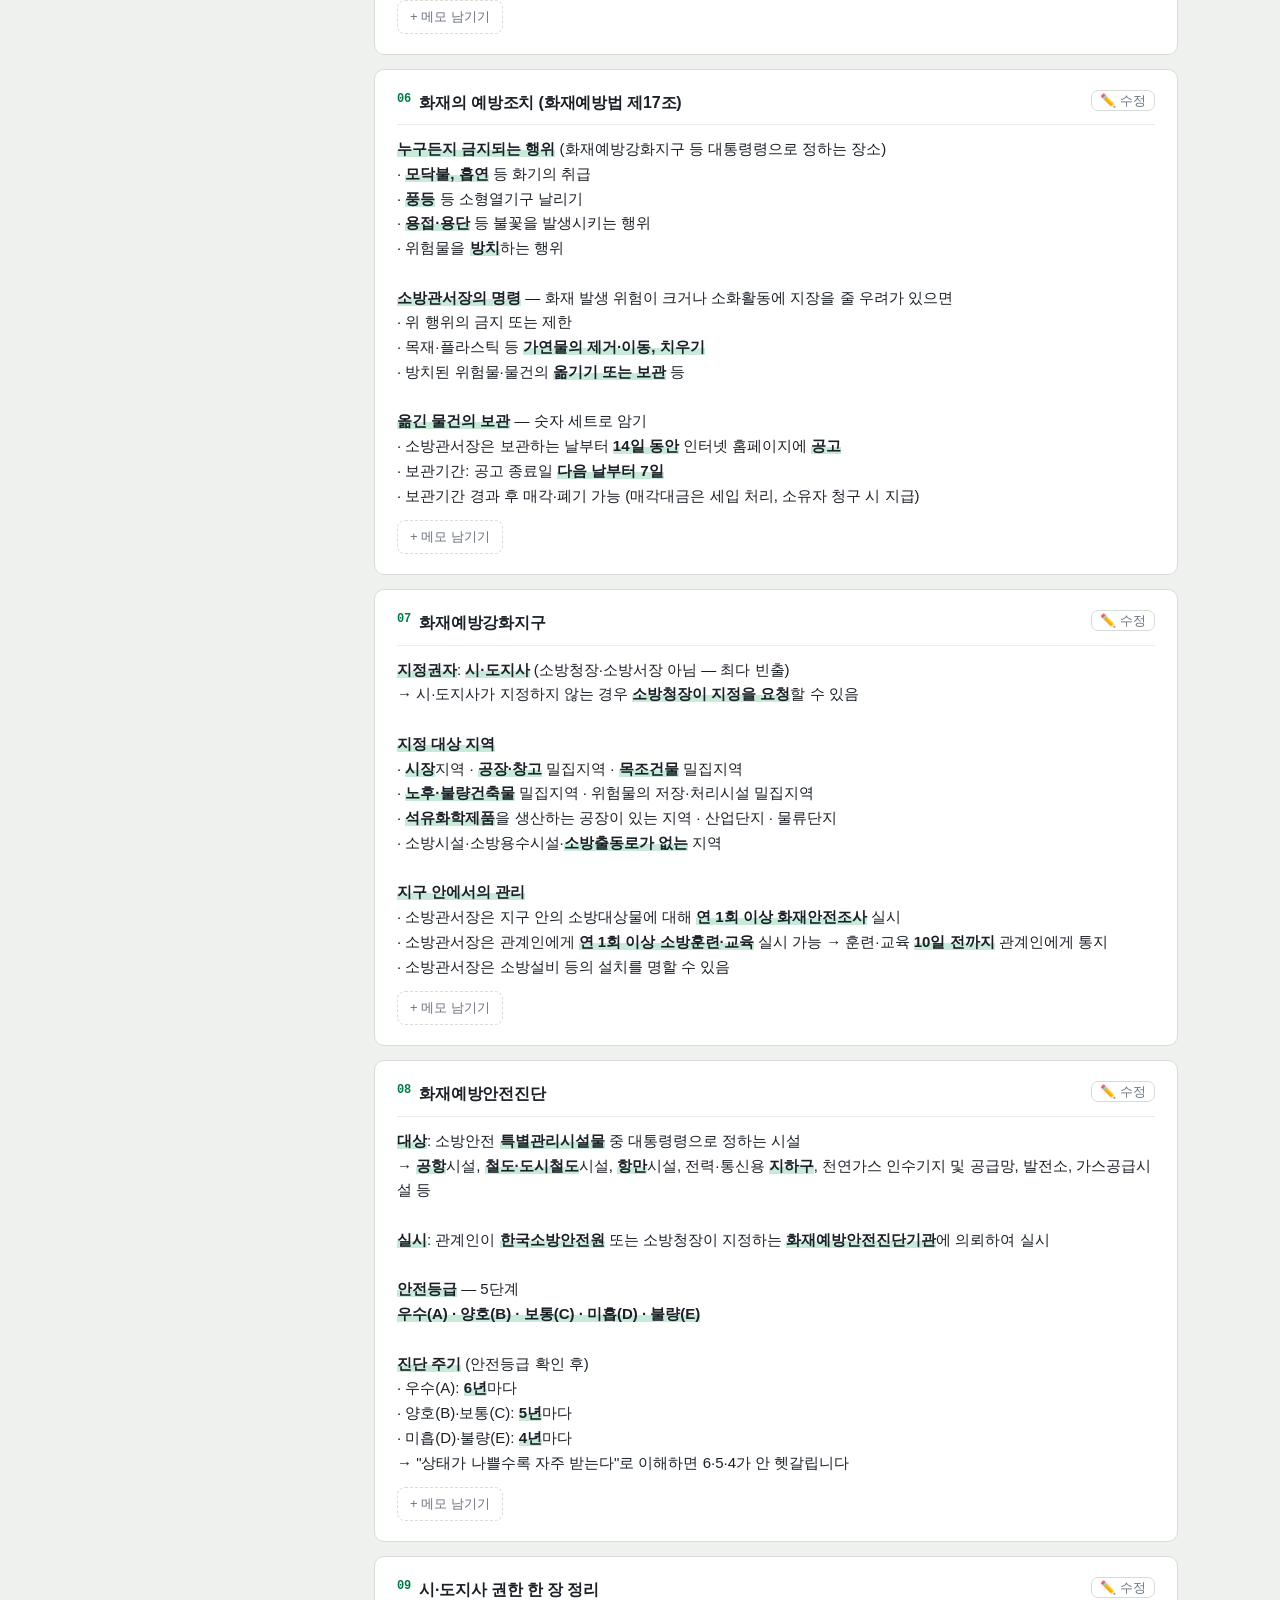
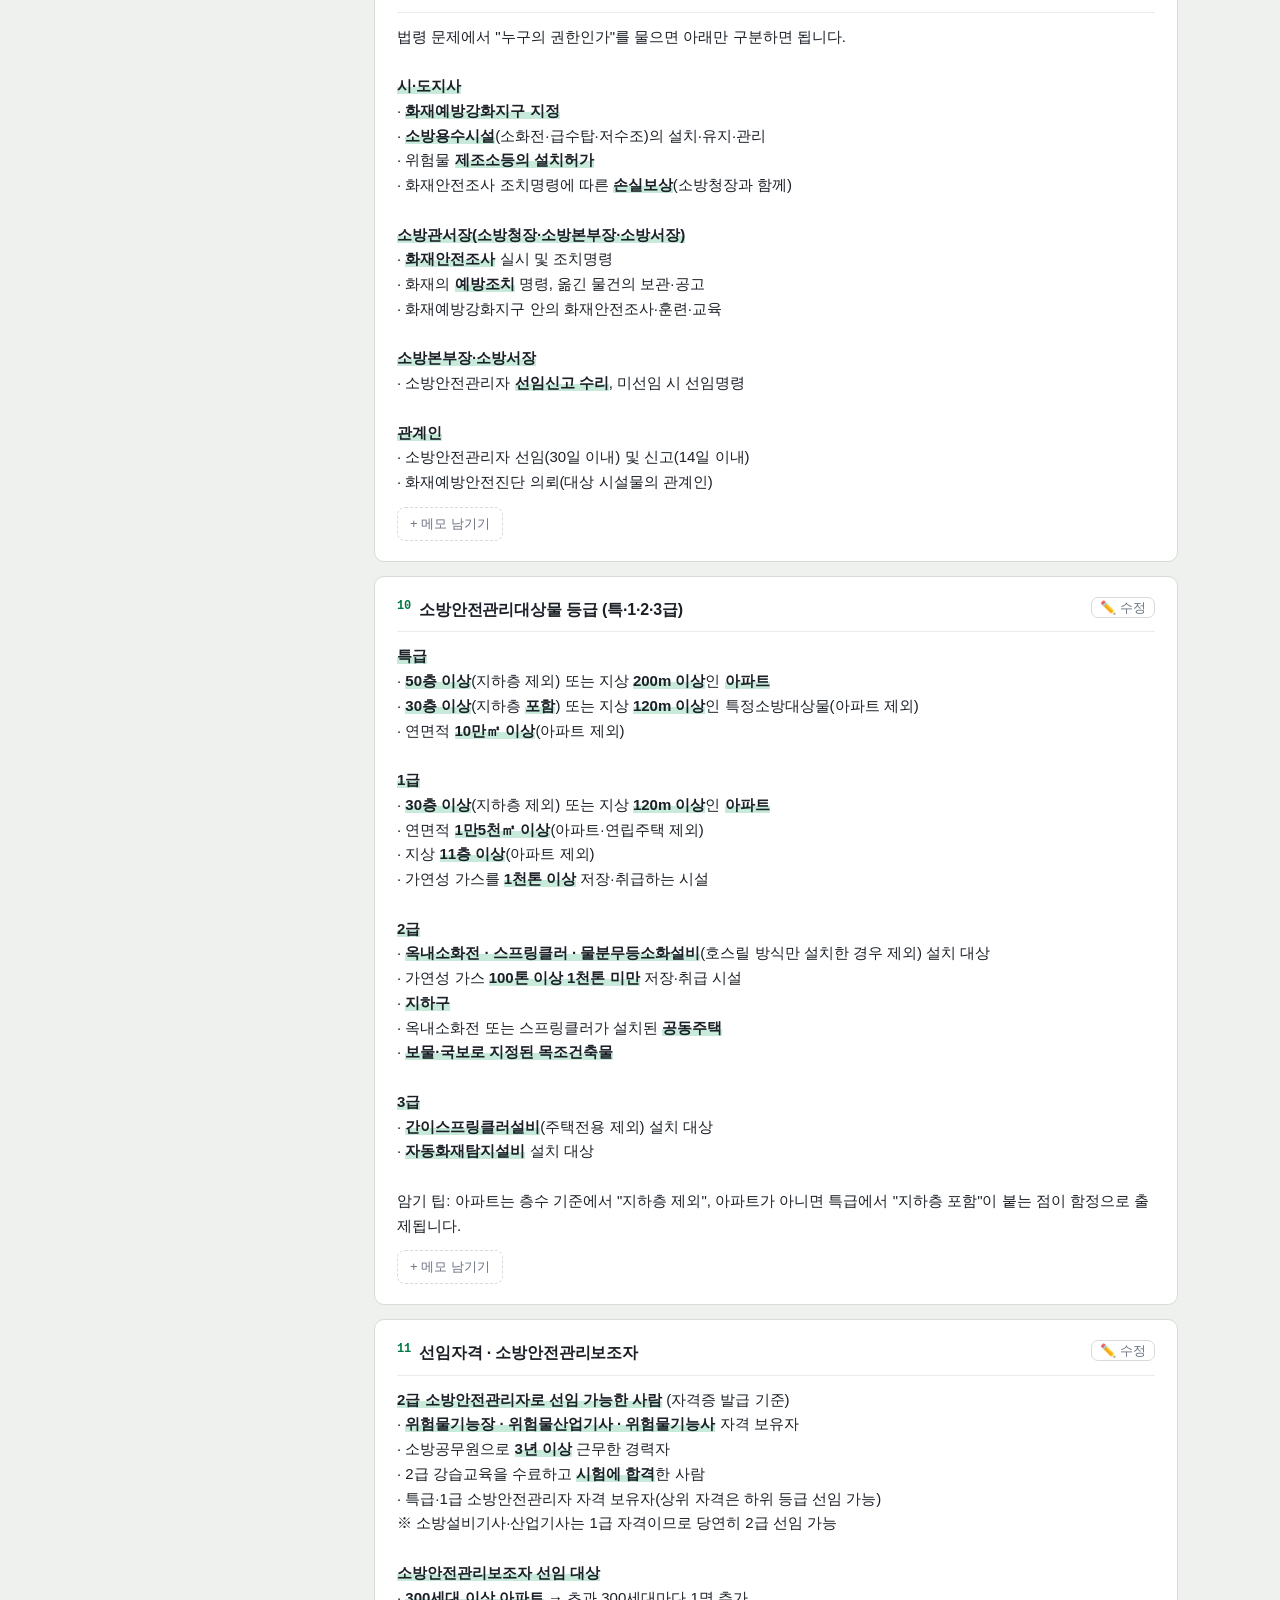
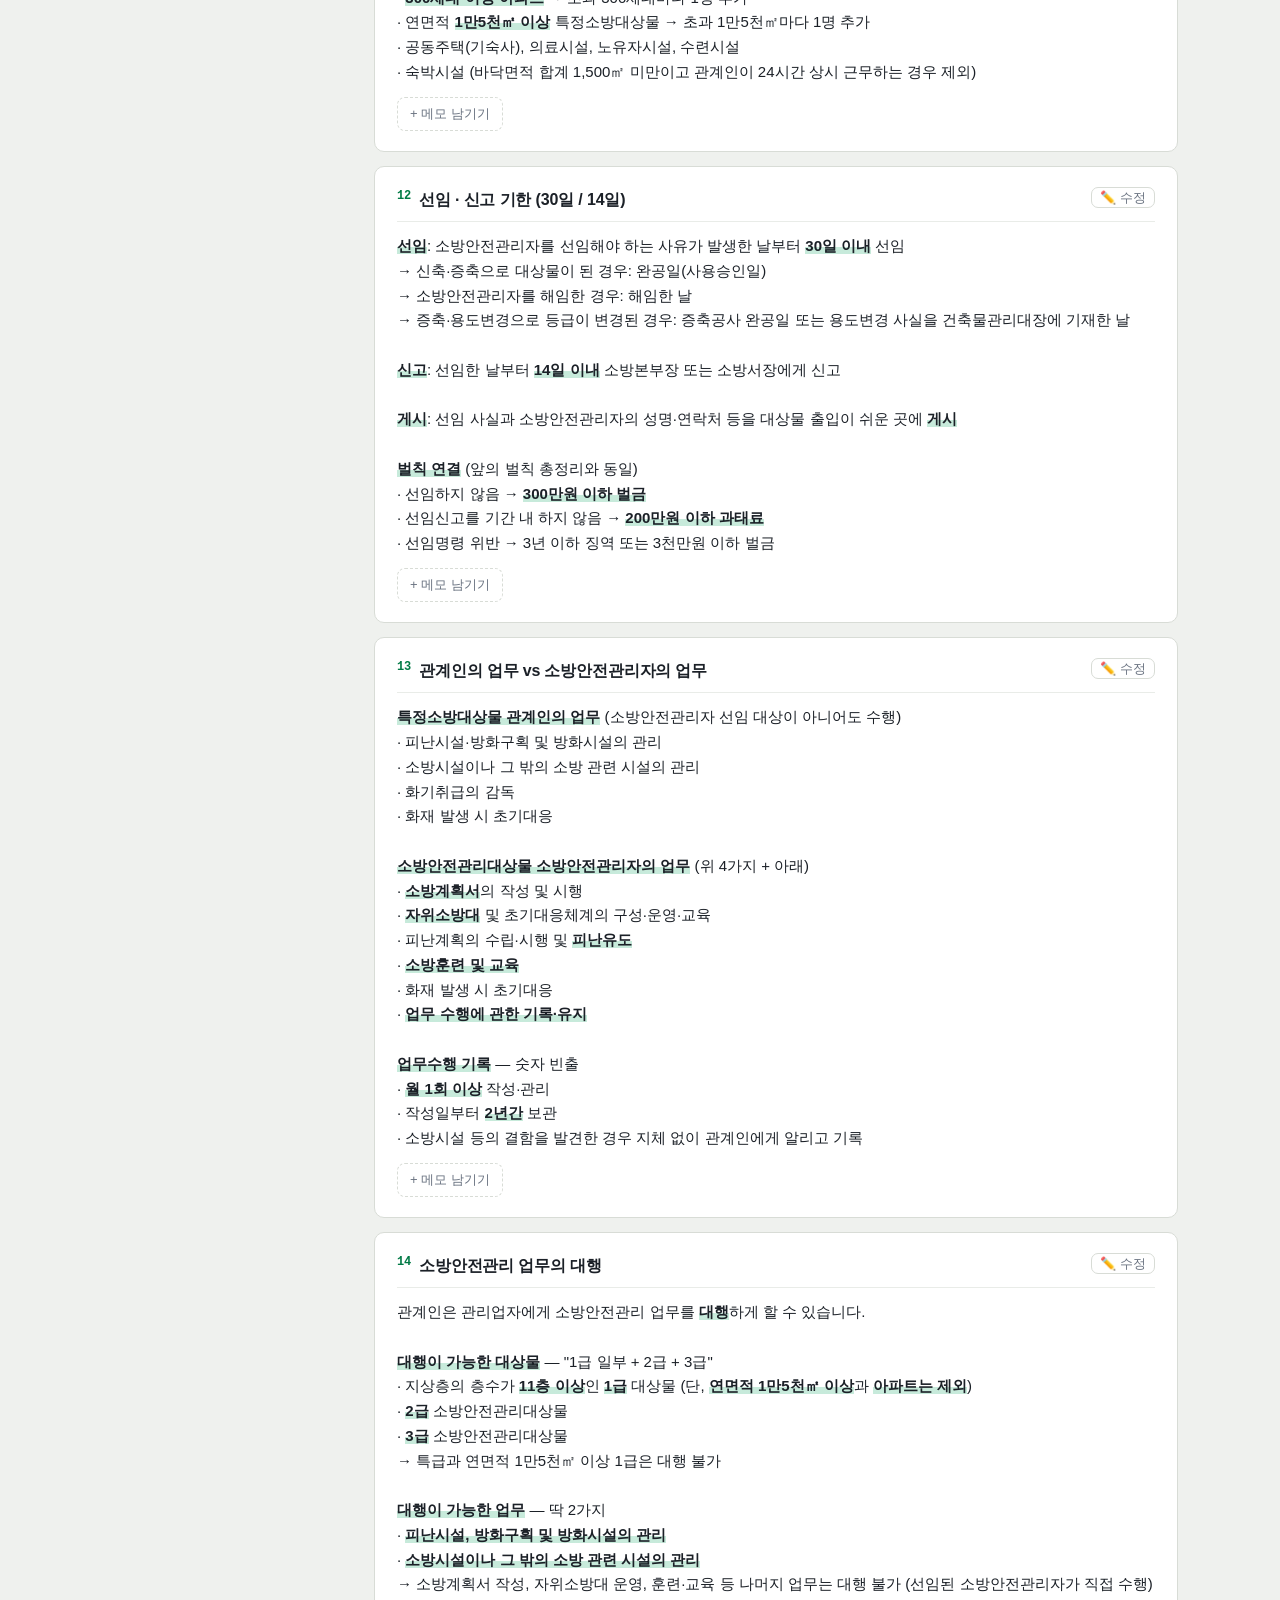
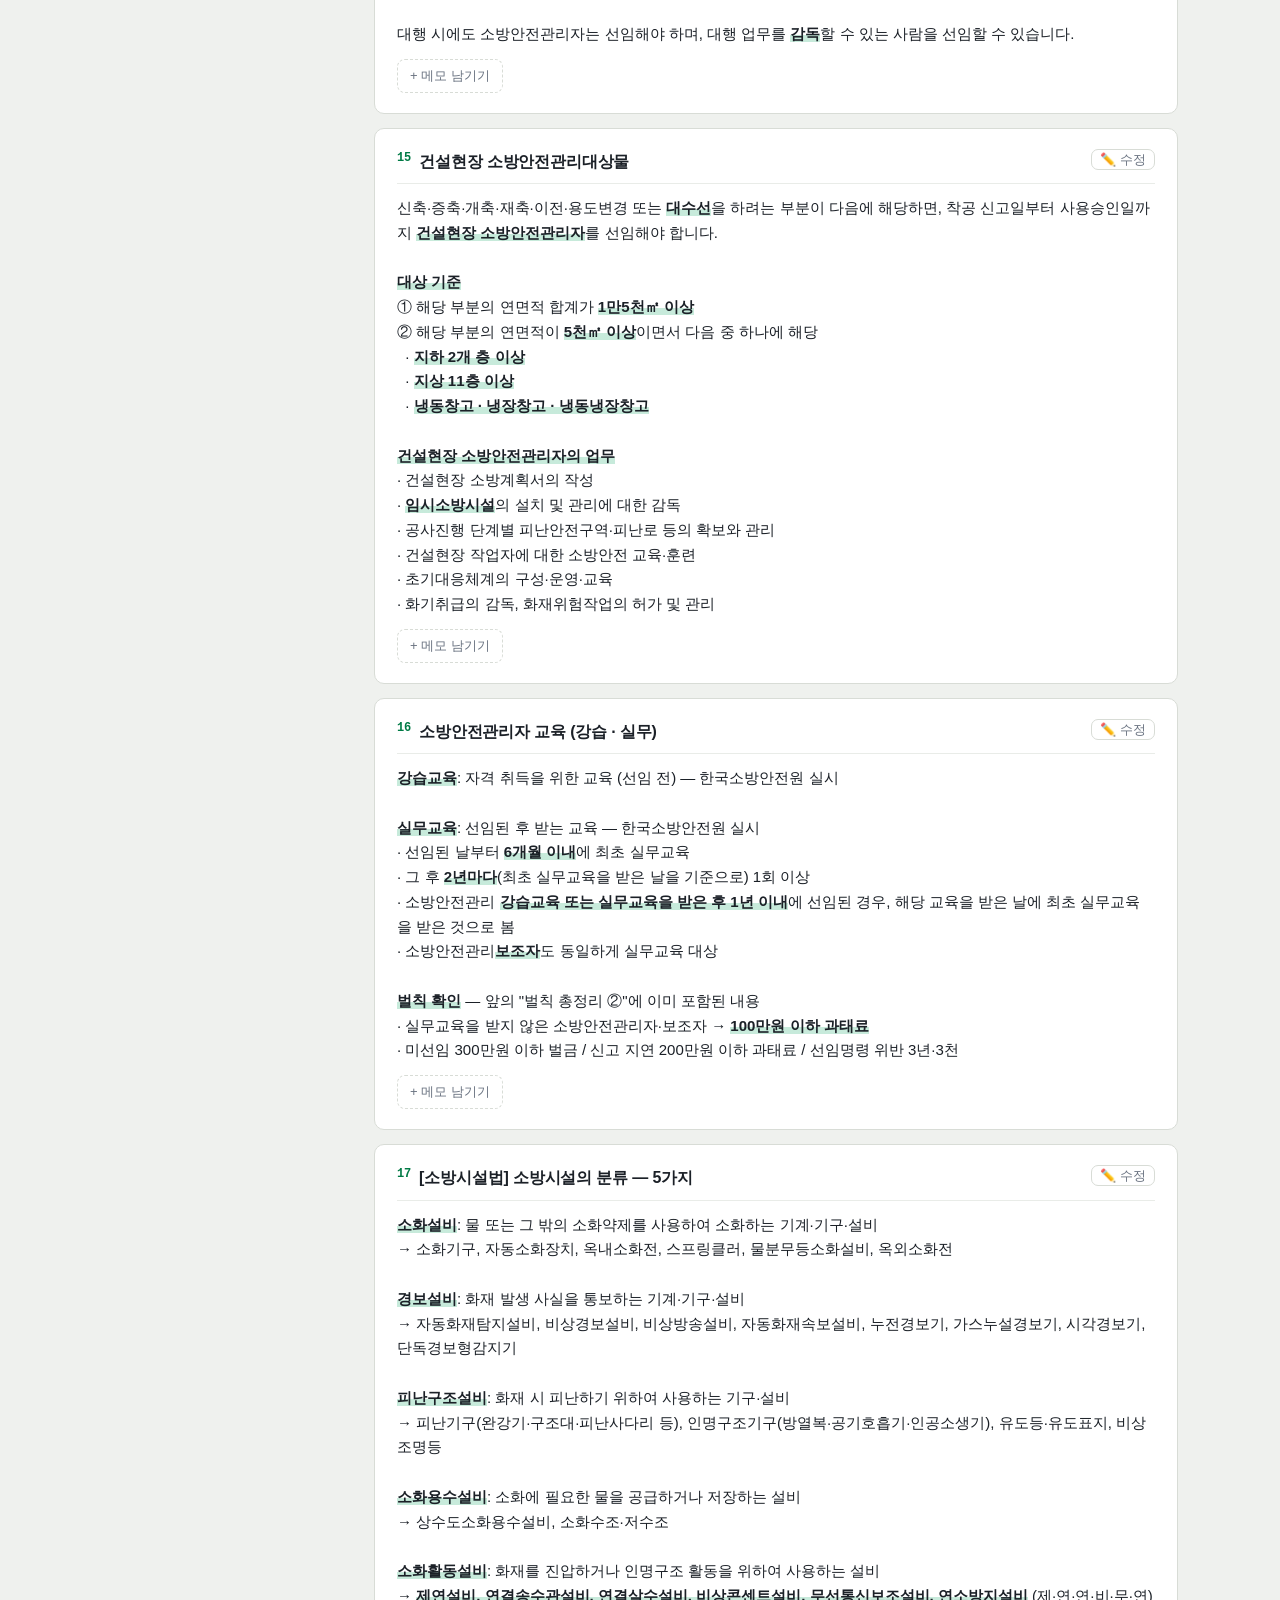
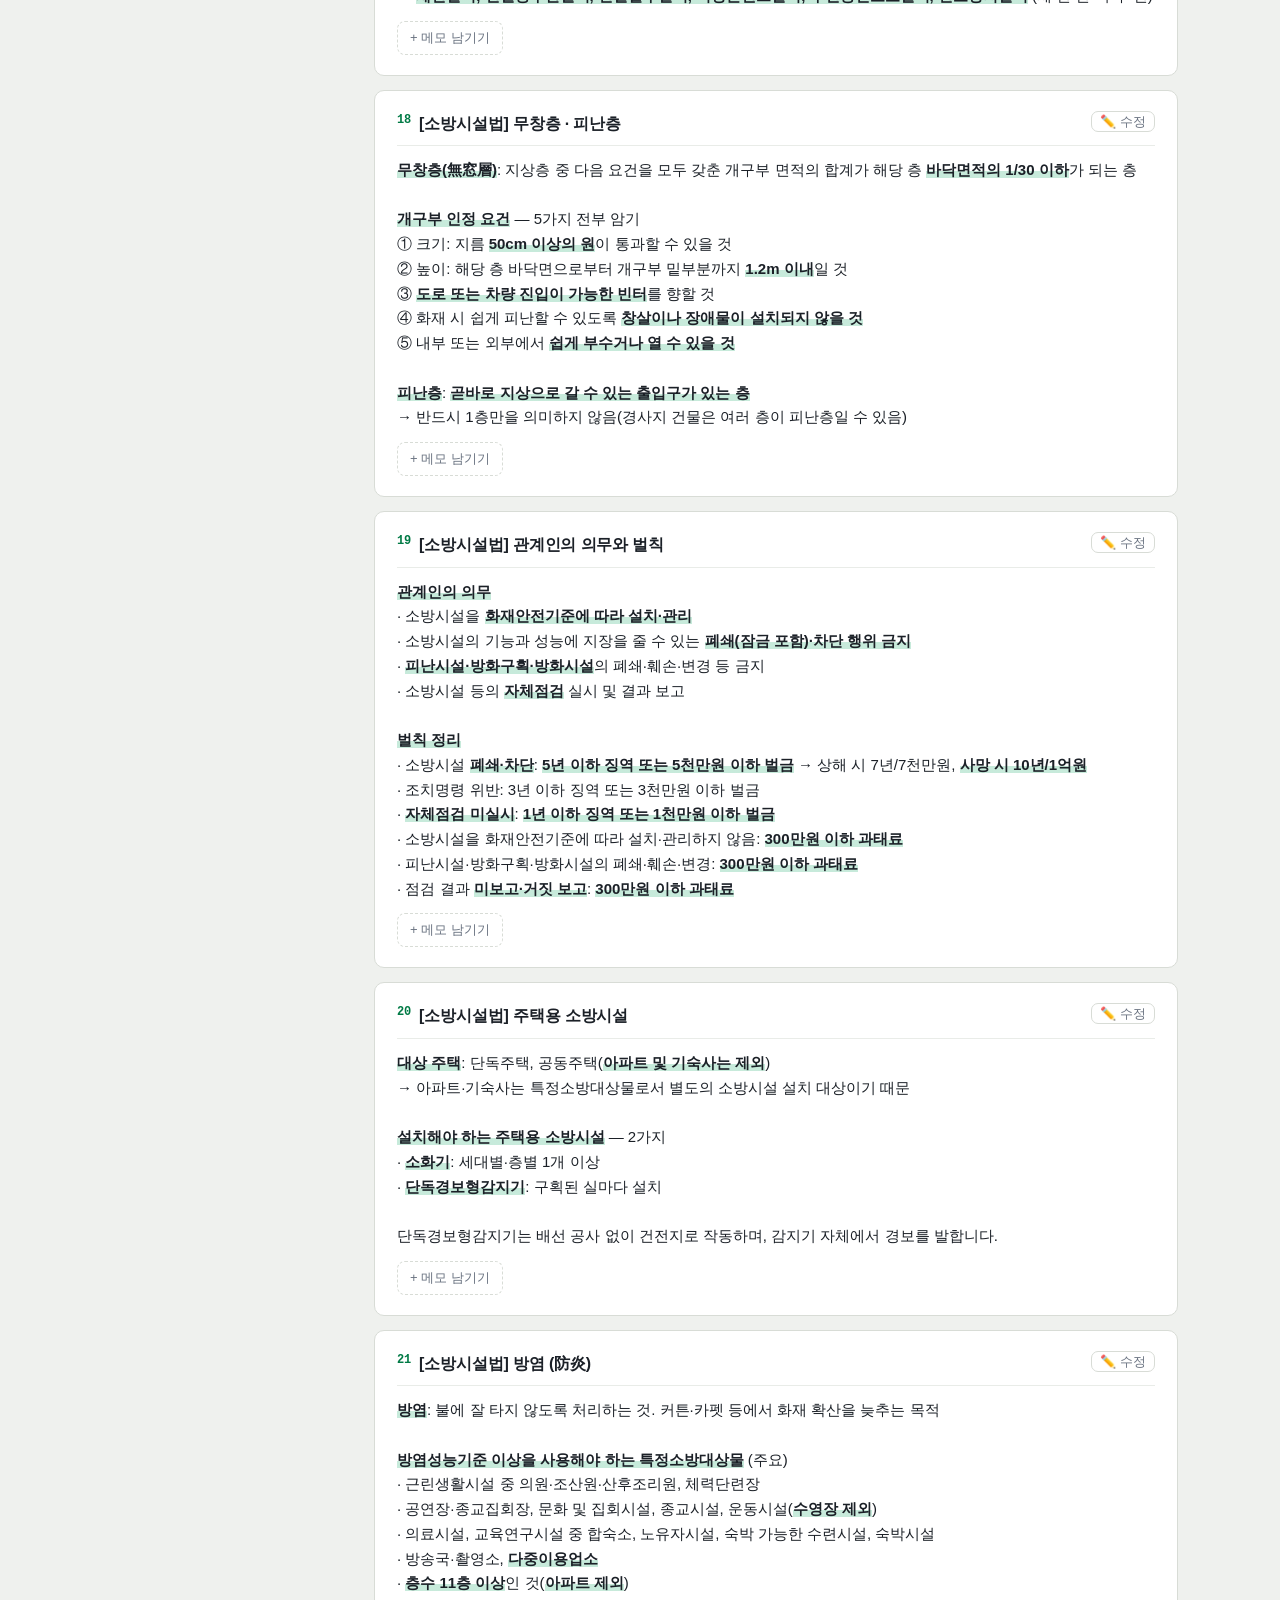
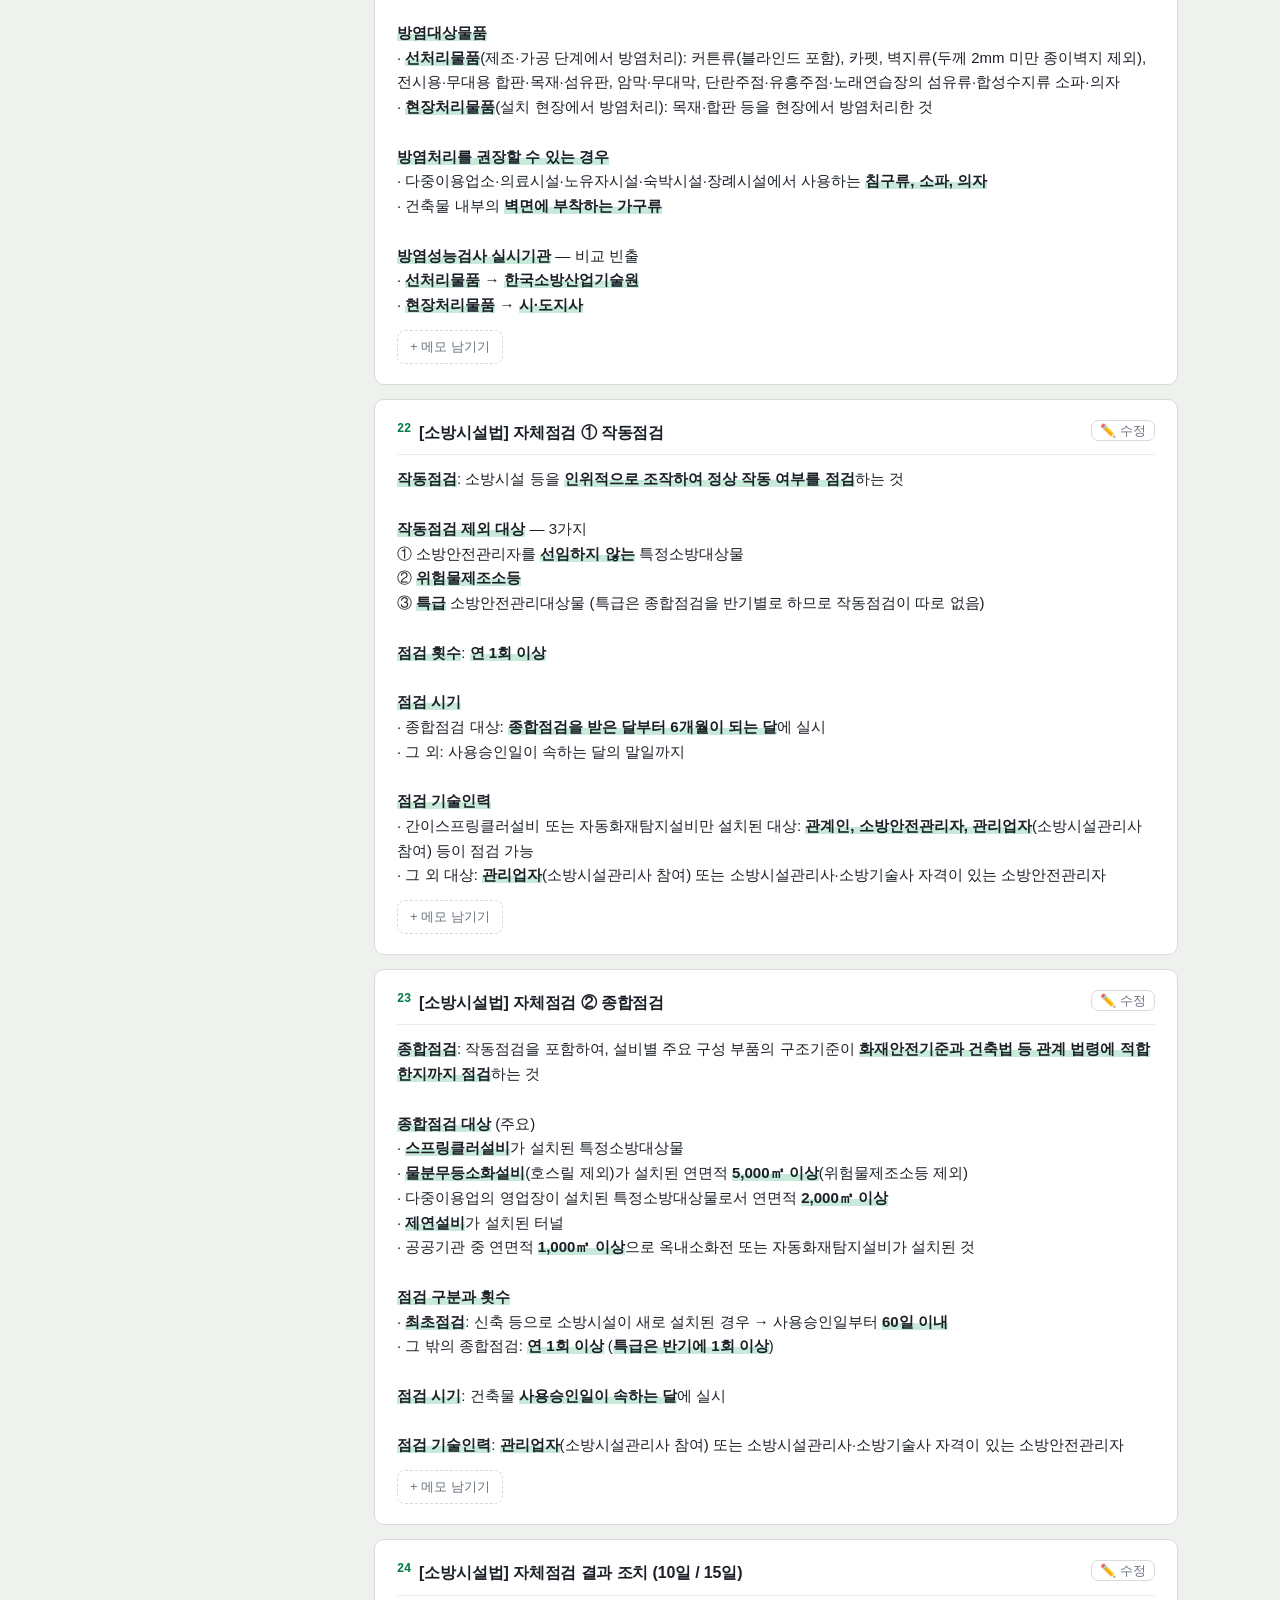
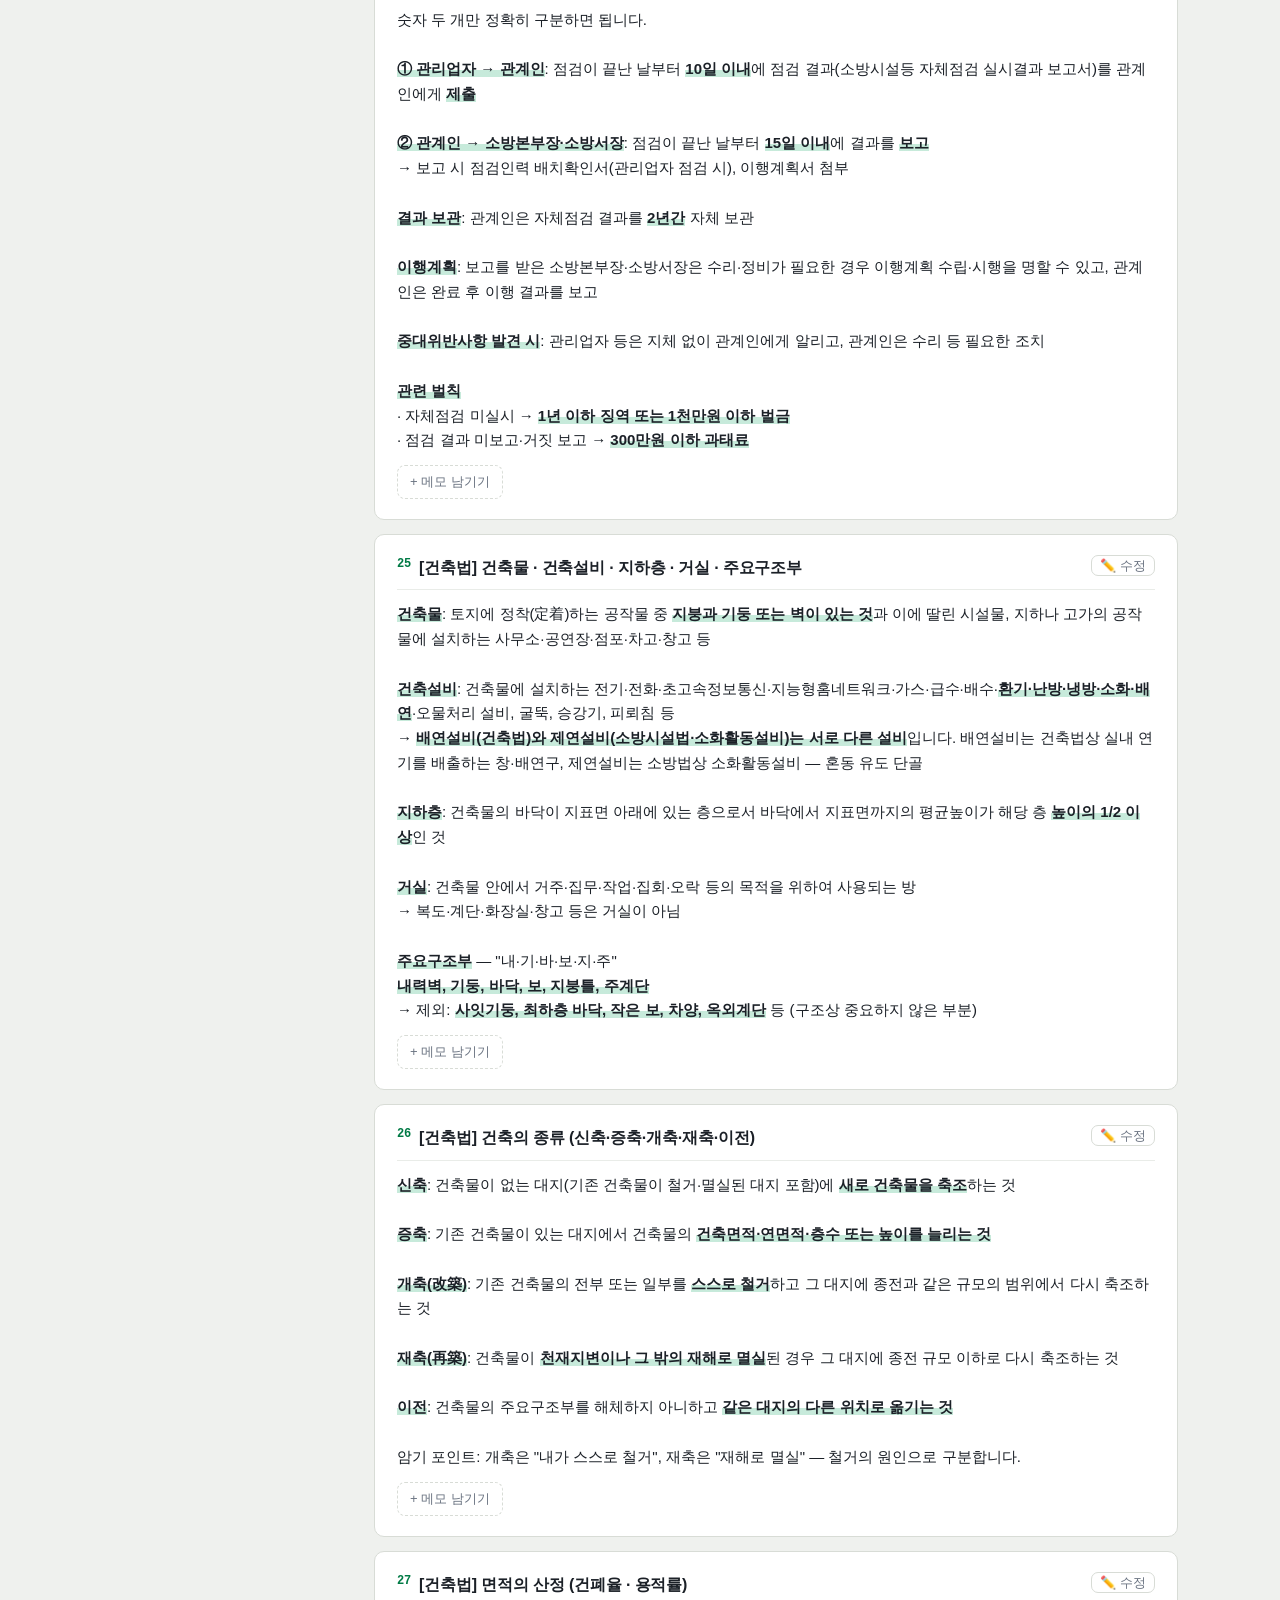
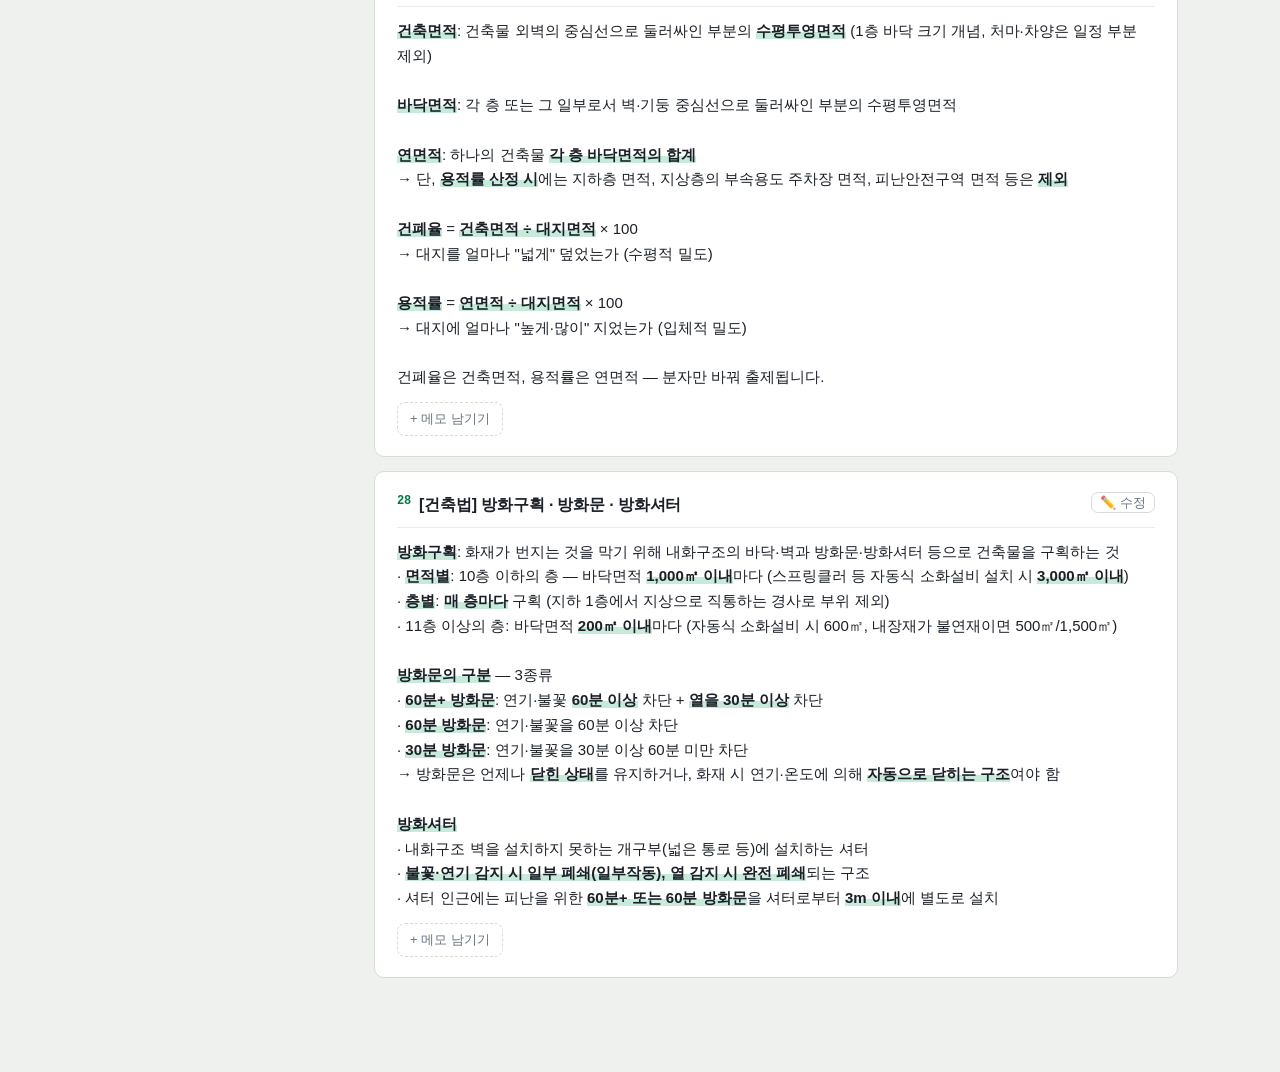
==== commit bd3c436a: "Update study.html" ====
--- a/study.html
+++ b/study.html
@@ -3,7 +3,7 @@
 <head>
 <meta charset="UTF-8">
 <meta name="viewport" content="width=device-width, initial-scale=1, viewport-fit=cover">
-<title>소방안전관리자 2급 · 학습반</title>
+<title>소방안전관리자 2급 </title>
 <style>
 :root{
   --ink:#161A1F;
@@ -221,6 +221,19 @@
 }
 .toast.on{opacity:1;transform:translateX(-50%) translateY(0)}
 
+.card h3{display:flex;align-items:flex-start;gap:8px}
+.card h3 .th-t{flex:1;min-width:0}
+.th-tools{display:flex;gap:6px;align-items:center;flex-shrink:0}
+.th-btn{background:none;border:1px solid var(--line);border-radius:7px;padding:3px 8px;font-size:13px;line-height:1;color:var(--text-dim)}
+.th-btn:hover{border-color:var(--ink);color:var(--text)}
+.edited-badge{font-family:var(--mono);font-size:10px;letter-spacing:.08em;color:#8A6D1A;background:#FFF3C4;border:1px solid #EAD98F;border-radius:5px;padding:2px 6px}
+.th-editform .th-hin{width:100%;box-sizing:border-box;font-family:inherit;font-weight:700;font-size:16px;padding:9px 12px;border:1.5px solid var(--ink);border-radius:8px;margin-bottom:8px;background:var(--card)}
+.th-editform .th-bin{width:100%;box-sizing:border-box;font-family:var(--mono);font-size:13.5px;line-height:1.65;padding:12px;border:1.5px solid var(--ink);border-radius:8px;background:var(--card);resize:vertical}
+.th-hint{font-size:12.5px;color:var(--text-dim);margin:6px 0 0}
+mark.uhl{background:#B9F6CA;padding:0 1px;border-radius:2px;cursor:pointer;box-shadow:0 1px 0 #7BC98F}
+mark.uhl:hover{background:#8EE7A6}
+#hlBar{display:none;position:absolute;z-index:60;background:var(--ink);border-radius:9px;padding:4px;box-shadow:0 6px 20px rgba(0,0,0,.3)}
+#hlBar button{background:none;border:0;color:#fff;font-size:13.5px;padding:6px 12px;white-space:nowrap}
 .search-in{width:100%;font-size:16px;padding:13px 16px;border:1.5px solid var(--ink);border-radius:10px;background:var(--card);margin-bottom:20px;font-family:inherit}
 .sr-group{margin-bottom:26px}
 .sr-group>.label{font-family:var(--mono);font-size:11px;letter-spacing:.14em;color:var(--text-dim);margin-bottom:8px;text-transform:uppercase}
@@ -287,7 +300,7 @@
 <div class="shell">
   <nav class="nav" id="nav">
     <div class="nav-head">
-      <p class="kicker">FIRE SAFETY MANAGER · GRADE 2</p>
+      <p class="kicker">made by bless</p>
       <h1>소방안전관리자 2급 학습반</h1>
       <div class="meter">
         <div class="meter-bar"><div class="meter-fill" id="meterFill"></div></div>
@@ -305,6 +318,7 @@
     <div class="wrap" id="view"></div>
   </div>
 </div>
+<div id="hlBar"><button data-hladd>🖊 형광펜 긋기</button></div>
 <div class="toast" id="toast"></div>
 
 <script>
@@ -1048,6 +1062,24 @@
 무거우면(LPG) 아래·가까이(4m), 가벼우면(LNG) 위·멀리(8m)`}
   ],
   ch4:[
+{h:'피난시설 · 방화시설의 정의', body:`**피난시설** — 건축법에 따라 건축물에 설치되는, 피난에 사용되는 시설
+· **계단**: 직통계단 · 피난계단 · 특별피난계단
+· **복도**
+· **출입구** (비상구 포함)
+· **옥상광장**, **피난안전구역**
+· 그 밖의 피난시설 (경사로, 피난용 승강기 등)
+
+**계단의 구분** — 안전 수준 순서
+· **직통계단**: 어떤 층에서든 **피난층·지상까지 곧바로 이어지는** 계단
+· **피난계단**: 직통계단에 **내화구조 + 방화문** 등 안전 구조를 갖춘 것
+· **특별피난계단**: 계단 진입 전 **부속실(전실·노대)을 거쳐** 들어가는 구조 — 연기 유입을 한 번 더 차단, 가장 안전
+
+**방화시설** — 화재 확산을 막는 시설
+· **방화문, 자동방화셔터**
+· **내화구조의 벽·바닥** 등 방화구획을 이루는 시설
+
+**혼동 주의**: 완강기·구조대·유도등·비상조명등은 **피난시설이 아니라 소방시설(피난구조설비)**입니다. "피난시설에 해당하지 않는 것" 문제의 단골 정답이 완강기·유도등입니다.`},
+
 {h:'방화구획의 기준', body:`**방화구획**: 화염·연기 확산을 막기 위해 내화구조의 바닥·벽과 방화문·방화셔터 등으로 구획 (주요구조부가 내화구조·불연재료인 연면적 1,000㎡ 초과 건축물에 적용)
 
 **면적별 구획** — 스프링클러 설치 시 3배 완화가 핵심
@@ -1564,6 +1596,9 @@
 {id:'q408',ch:'ch4',tag:'law',q:'복도에 물건을 쌓아 피난에 지장을 준 자에 대한 처분은?',o:['100만원 이하 벌금','300만원 이하 과태료','500만원 이하 과태료','1년 이하 징역'],a:1,e:'피난시설·방화구획·방화시설 관련 금지행위는 300만원 이하 과태료(1차 100/2차 200/3차 300)입니다.'},
 
 /* ---------- 5. 소방시설 ---------- */
+{id:'q409',ch:'ch4',q:'다음 중 건축법상 피난시설에 해당하지 않는 것은?',o:['직통계단','복도','옥상광장','완강기'],a:3,e:'피난시설은 계단·복도·출입구(비상구)·옥상광장·피난안전구역 등 건축물의 시설입니다. 완강기·유도등은 소방시설(피난구조설비)입니다.'},
+{id:'q410',ch:'ch4',q:'계단 진입 전 부속실(전실)을 거쳐 들어가도록 하여 연기 유입을 차단하는 계단은?',o:['직통계단','피난계단','특별피난계단','옥외계단'],a:2,e:'특별피난계단은 부속실을 경유하는 구조로 가장 안전합니다. 직통계단 < 피난계단 < 특별피난계단 순으로 안전 수준이 높아집니다.'},
+
 {id:'q501',ch:'ch5',q:'소형소화기의 설치 기준(보행거리)으로 옳은 것은?',o:['각 층마다 보행거리 20m 이내','각 층마다 보행거리 30m 이내','각 층마다 보행거리 50m 이내','층수와 관계없이 1개'],a:0,e:'소형 20m 이내, 대형 30m 이내.'},
 {id:'q502',ch:'ch5',q:'B급·C급 화재에 모두 적응성이 있고 잔재가 남지 않는 소화기는?',o:['물소화기','이산화탄소소화기','강화액소화기','산·알칼리소화기'],a:1,e:'이산화탄소소화기는 질식·냉각 효과가 있고 오염이 없어 전기실·전산실에 적합합니다.'},
 {id:'q503',ch:'ch5',q:'옥내소화전 노즐 선단의 방수압력 기준은?',o:['0.1MPa 이상 0.7MPa 이하','0.17MPa 이상 0.7MPa 이하','0.25MPa 이상 1.0MPa 이하','0.35MPa 이상 1.2MPa 이하'],a:1,e:'옥내 0.17~0.7MPa / 옥외 0.25~0.7MPa / 스프링클러 0.1~1.2MPa.'},
@@ -1661,7 +1696,7 @@
 {id:'a104',ch:'ap1',q:'소방계획의 주요원리에 해당하지 않는 것은?',o:['종합적 안전관리','통합적 안전관리','지속적 발전모델(PDCA)','개별적 안전관리'],a:3,e:'주요원리는 종합적 안전관리, 통합적 안전관리, 지속적 발전모델 3가지입니다.'},
 {id:'a105',ch:'ap1',q:'소방계획의 작성원칙으로 옳지 않은 것은?',o:['실현가능한 계획일 것','관계인이 참여할 것','작성-검토-승인으로 구조화할 것','완벽하고 이상적인 계획을 우선할 것'],a:3,e:'이상적 완벽함보다 실현가능성과 실행이 우선입니다. 4원칙: 실현가능, 관계인 참여, 구조화, 실행 우선.'},
 {id:'a106',ch:'ap1',q:'소방계획서의 주요내용에 해당하지 않는 것은?',o:['대상물의 위치·구조·연면적 등 일반현황','화재예방을 위한 자체점검계획','소방관서의 화재안전조사 실시 계획','자위소방대의 구성·운영·교육'],a:2,e:'화재안전조사는 소방관서장(소방청장·본부장·서장)의 권한으로 관계인이 세우는 소방계획의 내용이 아닙니다.'},
-{id:'a107',ch:'ap1',q:'소방계획서의 주요내용으로 옳지 않은 것은?',o:['용도별 방화구획 및 피난시설 현황','규모별 방화구획 및 피난계획','화기취급의 감독에 관한 사항','소방훈련·교육에 관한 계획'],a:1,e:'방화구획·피난계획은 규모별이 아니라 용도별로 작성합니다. 단어 바꿔치기 함정입니다.'},
+{id:'a107',ch:'ap1',q:'소방계획서의 주요내용으로 옳지 않은 것은?',o:['화기취급의 감독에 관한 사항','규모별 방화구획·피난시설 현황 및 피난계획','자위소방대 및 초기대응체계의 구성·운영','소방훈련·교육에 관한 계획'],a:1,e:'방화구획·피난시설 현황과 피난계획은 규모별이 아니라 용도별로 작성합니다. 옳은 보기들 사이에 단어만 바꾼 함정이 숨는 유형입니다.'},
 {id:'a201',ch:'ap2',q:'성인 심폐소생술에서 가슴압박과 인공호흡의 비율은?',o:['15:2','30:2','5:1','30:1'],a:1,e:'가슴압박 30회 : 인공호흡 2회.'},
 {id:'a202',ch:'ap2',q:'성인 심폐소생술의 가슴압박 속도로 옳은 것은?',o:['분당 40~60회','분당 60~80회','분당 100~120회','분당 150회 이상'],a:2,e:'분당 100~120회, 깊이 약 5cm(6cm 초과 금지).'},
 {id:'a203',ch:'ap2',q:'자동심장충격기(AED) 사용법으로 옳지 않은 것은?',o:['리듬 분석 중에는 환자에게서 손을 뗀다','패드는 오른쪽 빗장뼈 아래와 왼쪽 젖꼭지 아래 옆구리에 부착','충격 버튼을 누르기 전 아무도 환자를 만지지 않게 한다','충격 후에는 심폐소생술을 중단한다'],a:3,e:'충격 후 즉시 가슴압박을 재개하고 2분 후 다시 분석합니다.'},
@@ -1690,7 +1725,7 @@
 /* =========================================================
    3. 상태
    ========================================================= */
-let S={ ans:{}, flag:{}, memo:{} };           // ans[qid]={p:선택,ok:정오}
+let S={ ans:{}, flag:{}, memo:{}, thEdit:{}, hl:{} };           // ans[qid]={p:선택,ok:정오}
 let view={kind:'chapter',ch:'ch1',tab:'theory'};
 let session=null;                     // 종합풀이 세션
 
@@ -1774,6 +1809,34 @@
 /* =========================================================
    5. 문제 카드
    ========================================================= */
+function renderBody(key,raw){
+  let h=esc(raw).replace(/\*\*(.+?)\*\*/g,'<strong>$1</strong>');
+  const hls=(S.hl&&S.hl[key])||[];
+  hls.forEach(function(txt){
+    const et=esc(txt);
+    const pat=et.split('').map(function(ch){return ch.replace(/[.*+?^${}()|[\]\\]/g,'\\$&');}).join('(?:<[^>]*>)*');
+    try{
+      h=h.replace(new RegExp(pat,'g'),function(m){
+        return '<mark class="uhl" data-hl="'+encodeURIComponent(txt)+'" title="탭하면 형광펜을 지웁니다">'+m+'</mark>';
+      });
+    }catch(err){}
+  });
+  return h;
+}
+function thCard(chId,i){
+  const base=THEORY[chId][i];
+  const key=chId+'|'+base.h;
+  const o=S.thEdit&&S.thEdit[key];
+  const t=o||base;
+  let h='<div class="card" id="th-'+chId+'-'+i+'">';
+  h+='<h3><span class="n">'+String(i+1).padStart(2,'0')+'</span><span class="th-t">'+esc(t.h)+'</span>';
+  h+='<span class="th-tools">'+(o?'<span class="edited-badge">수정됨</span>':'')
+    +'<button class="th-btn" data-thedit="'+chId+':'+i+'" title="이 섹션 수정">✏️ 수정</button></span></h3>';
+  h+='<div class="body">'+renderBody(key,t.body)+'</div>';
+  h+=memoWrap(key);
+  return h+'</div>';
+}
+
 function memoWrap(key){
   const v=S.memo&&S.memo[key];
   let inner;
@@ -1813,13 +1876,14 @@
   CH.forEach(function(c){
     (THEORY[c.id]||[]).forEach(function(t,i){
       if(tn>=40) return;
-      const plain=(t.h+' '+t.body.replace(/\*\*/g,'')).toLowerCase();
+      const eff=(S.thEdit&&S.thEdit[c.id+'|'+t.h])||t;
+      const plain=(eff.h+' '+eff.body.replace(/\*\*/g,'')).toLowerCase();
       if(plain.indexOf(lq)<0) return;
       tn++;
       th+='<button class="sres" data-jumpth="'+c.id+':'+i+'">'
-        +'<span class="sr-t">'+hl(t.h,q)+'</span>'
+        +'<span class="sr-t">'+hl(eff.h,q)+'</span>'
         +'<span class="sr-c">'+esc(c.title)+' · 이론 '+(i+1)+'</span>'
-        +'<span class="sr-s">'+snip(t.body,q)+'</span></button>';
+        +'<span class="sr-s">'+snip(eff.body,q)+'</span></button>';
     });
   });
   if(th) out+='<div class="sr-group"><div class="label">이론 ('+tn+')</div>'+th+'</div>';
@@ -1922,10 +1986,7 @@
         +'전달해 주실 강의 내용을 <code>THEORY.'+c.id+'</code> 에 넣으면 이 자리에 표시됩니다.<br>'
         +'좌측 <b>데이터 관리</b>에서 JSON으로 붙여넣어도 됩니다.</div>';
     } else {
-      h+='<div class="theory">'+th.map((t,i)=>
-        '<div class="card" id="th-'+c.id+'-'+i+'"><h3><span class="n">'+String(i+1).padStart(2,'0')+'</span>'+esc(t.h)+'</h3>'
-        +'<div class="body">'+esc(t.body).replace(/\*\*(.+?)\*\*/g,'<strong>$1</strong>')+'</div>'
-        +memoWrap(c.id+'|'+t.h)+'</div>').join('')+'</div>';
+      h+='<div class="theory">'+th.map(function(t,i){return thCard(c.id,i);}).join('')+'</div>';
     }
   }
   else if(view.tab==='quiz'){
@@ -2069,9 +2130,26 @@
   closeNav(); render();
 }
 document.addEventListener('click',async e=>{
-  const t=e.target.closest('[data-go],[data-tab],[data-pick],[data-flag],[data-reset],[data-resettag],[data-start],[data-endsession],[data-retrywrong],[data-clearall],[data-import],[data-export],[data-jumpth],[data-jumpq],[data-memoedit],[data-memosave],[data-memocancel],[data-memodel]');
+  const t=e.target.closest('[data-go],[data-tab],[data-pick],[data-flag],[data-reset],[data-resettag],[data-start],[data-endsession],[data-retrywrong],[data-clearall],[data-import],[data-export],[data-jumpth],[data-jumpq],[data-memoedit],[data-memosave],[data-memocancel],[data-memodel],[data-thedit],[data-thsave],[data-thcancel],[data-threstore],[data-hladd]');
+
+  const mk=e.target.closest('mark.uhl');
+  if(mk&&!t){
+    const card=mk.closest('.card');
+    if(card){
+      const p=card.id.split('-'); const ch=p[1], idx=+p[2];
+      const key=ch+'|'+THEORY[ch][idx].h;
+      const txt=decodeURIComponent(mk.dataset.hl);
+      if(S.hl&&S.hl[key]){
+        S.hl[key]=S.hl[key].filter(function(x){return x!==txt;});
+        if(!S.hl[key].length) delete S.hl[key];
+        await Store.save(S);
+        card.outerHTML=thCard(ch,idx);
+        toast('형광펜을 지웠습니다');
+      }
+    }
+    return;
+  }
   if(!t) return;
-
   if(t.dataset.go){ go(t.dataset.go); return; }
   if(t.dataset.tab){ view.tab=t.dataset.tab; render(); return; }
 
@@ -2122,6 +2200,67 @@
     toast('메모를 지웠습니다'); return;
   }
 
+  if(t.dataset.thedit){
+    const p=t.dataset.thedit.split(':'); const ch=p[0], i=+p[1];
+    const base=THEORY[ch][i], key=ch+'|'+base.h;
+    const o=S.thEdit&&S.thEdit[key];
+    const eff=o||base;
+    const card=document.getElementById('th-'+ch+'-'+i);
+    card.innerHTML='<div class="th-editform">'
+      +'<input class="th-hin" value="'+esc(eff.h)+'" placeholder="섹션 제목">'
+      +'<textarea class="th-bin" rows="16" placeholder="이론 내용">'+esc(eff.body)+'</textarea>'
+      +'<p class="th-hint">**단어** 처럼 별표 두 개로 감싸면 굵은 강조로 표시됩니다. 수정본은 이 기기에만 저장되며 원본 파일은 바뀌지 않습니다.</p>'
+      +'<div class="memo-acts">'
+      +'<button class="btn small" data-thsave="'+ch+':'+i+'">저장</button>'
+      +'<button class="btn ghost small" data-thcancel="'+ch+':'+i+'">취소</button>'
+      +(o?'<button class="btn ghost small danger" data-threstore="'+ch+':'+i+'">원본 복원</button>':'')
+      +'</div></div>';
+    card.querySelector('.th-hin').focus();
+    return;
+  }
+  if(t.dataset.thsave){
+    const p=t.dataset.thsave.split(':'); const ch=p[0], i=+p[1];
+    const base=THEORY[ch][i], key=ch+'|'+base.h;
+    const card=document.getElementById('th-'+ch+'-'+i);
+    const nh=card.querySelector('.th-hin').value.trim();
+    const nb=card.querySelector('.th-bin').value;
+    if(!nh||!nb.trim()){ toast('제목과 내용을 입력해 주세요'); return; }
+    if(nh===base.h&&nb===base.body){ if(S.thEdit) delete S.thEdit[key]; }
+    else { if(!S.thEdit) S.thEdit={}; S.thEdit[key]={h:nh,body:nb}; }
+    await Store.save(S);
+    card.outerHTML=thCard(ch,i);
+    toast('이론을 수정했습니다');
+    return;
+  }
+  if(t.dataset.thcancel){
+    const p=t.dataset.thcancel.split(':');
+    const card=document.getElementById('th-'+p[0]+'-'+p[1]);
+    card.outerHTML=thCard(p[0],+p[1]);
+    return;
+  }
+  if(t.dataset.threstore){
+    const p=t.dataset.threstore.split(':'); const ch=p[0], i=+p[1];
+    const key=ch+'|'+THEORY[ch][i].h;
+    if(S.thEdit) delete S.thEdit[key];
+    await Store.save(S);
+    document.getElementById('th-'+ch+'-'+i).outerHTML=thCard(ch,i);
+    toast('원본으로 복원했습니다');
+    return;
+  }
+  if('hladd' in t.dataset){
+    if(!pendHl) return;
+    if(!S.hl) S.hl={};
+    const arr=S.hl[pendHl.key]=S.hl[pendHl.key]||[];
+    if(arr.indexOf(pendHl.text)<0) arr.push(pendHl.text);
+    await Store.save(S);
+    const card=document.getElementById('th-'+pendHl.ch+'-'+pendHl.i);
+    if(card) card.outerHTML=thCard(pendHl.ch,pendHl.i);
+    if(window.getSelection) window.getSelection().removeAllRanges();
+    hideHlBar();
+    toast('형광펜으로 표시했습니다');
+    return;
+  }
+
   if(t.dataset.pick){
     const q=QS.find(x=>x.id===t.dataset.pick); if(!q||S.ans[q.id]) return;
     const p=+t.dataset.i;
@@ -2163,7 +2302,7 @@
   }
   if(t.dataset.clearall){
     if(!confirm('모든 풀이 기록과 표시를 지웁니다. 계속할까요?')) return;
-    S={ans:{},flag:{},memo:(S.memo||{})}; session=null; await Store.save(S); render(); toast('전체 기록을 초기화했습니다 (메모는 유지)');
+    S={ans:{},flag:{},memo:(S.memo||{}),thEdit:(S.thEdit||{}),hl:(S.hl||{})}; session=null; await Store.save(S); render(); toast('전체 기록을 초기화했습니다 (메모·이론수정·형광펜은 유지)');
     return;
   }
   if(t.dataset.import){
@@ -2198,6 +2337,34 @@
   }
 });
 
+/* 형광펜: 이론 본문 텍스트 선택 감지 */
+let pendHl=null, selT=null;
+function hideHlBar(){ const b=document.getElementById('hlBar'); if(b) b.style.display='none'; pendHl=null; }
+function checkSel(){
+  const bar=document.getElementById('hlBar');
+  const sel=window.getSelection&&window.getSelection();
+  if(!sel||sel.isCollapsed||!sel.rangeCount){ hideHlBar(); return; }
+  const txt=sel.toString().trim();
+  if(txt.length<2||txt.length>200){ hideHlBar(); return; }
+  let node=sel.anchorNode; if(node&&node.nodeType===3) node=node.parentElement;
+  const body=node&&node.closest?node.closest('.theory .card .body'):null;
+  if(!body){ hideHlBar(); return; }
+  const card=body.closest('.card');
+  const p=card.id.split('-'); const ch=p[1], i=+p[2];
+  if(!THEORY[ch]||!THEORY[ch][i]) return;
+  pendHl={key:ch+'|'+THEORY[ch][i].h, ch:ch, i:i, text:txt};
+  const r=sel.getRangeAt(0).getBoundingClientRect();
+  bar.style.display='flex';
+  bar.style.top=Math.max(8,(window.scrollY||window.pageYOffset)+r.top-46)+'px';
+  bar.style.left=Math.max(8,(window.scrollX||window.pageXOffset)+r.left+r.width/2-56)+'px';
+}
+document.addEventListener('selectionchange',function(){ clearTimeout(selT); selT=setTimeout(checkSel,300); });
+(function(){
+  const b=document.getElementById('hlBar');
+  if(b) b.addEventListener('mousedown',function(e){ e.preventDefault(); });
+  if(b) b.addEventListener('touchstart',function(e){ e.preventDefault(); e.target.click(); },{passive:false});
+})();
+
 /* 통합검색 입력 */
 document.addEventListener('input',function(e){
   if(e.target&&e.target.id==='searchIn'){
@@ -2221,6 +2388,8 @@
   if(saved&&saved.ans) S=saved;
   if(!S.flag) S.flag={};
   if(!S.memo) S.memo={};
+  if(!S.thEdit) S.thEdit={};
+  if(!S.hl) S.hl={};
   render();
 })();
 </script>
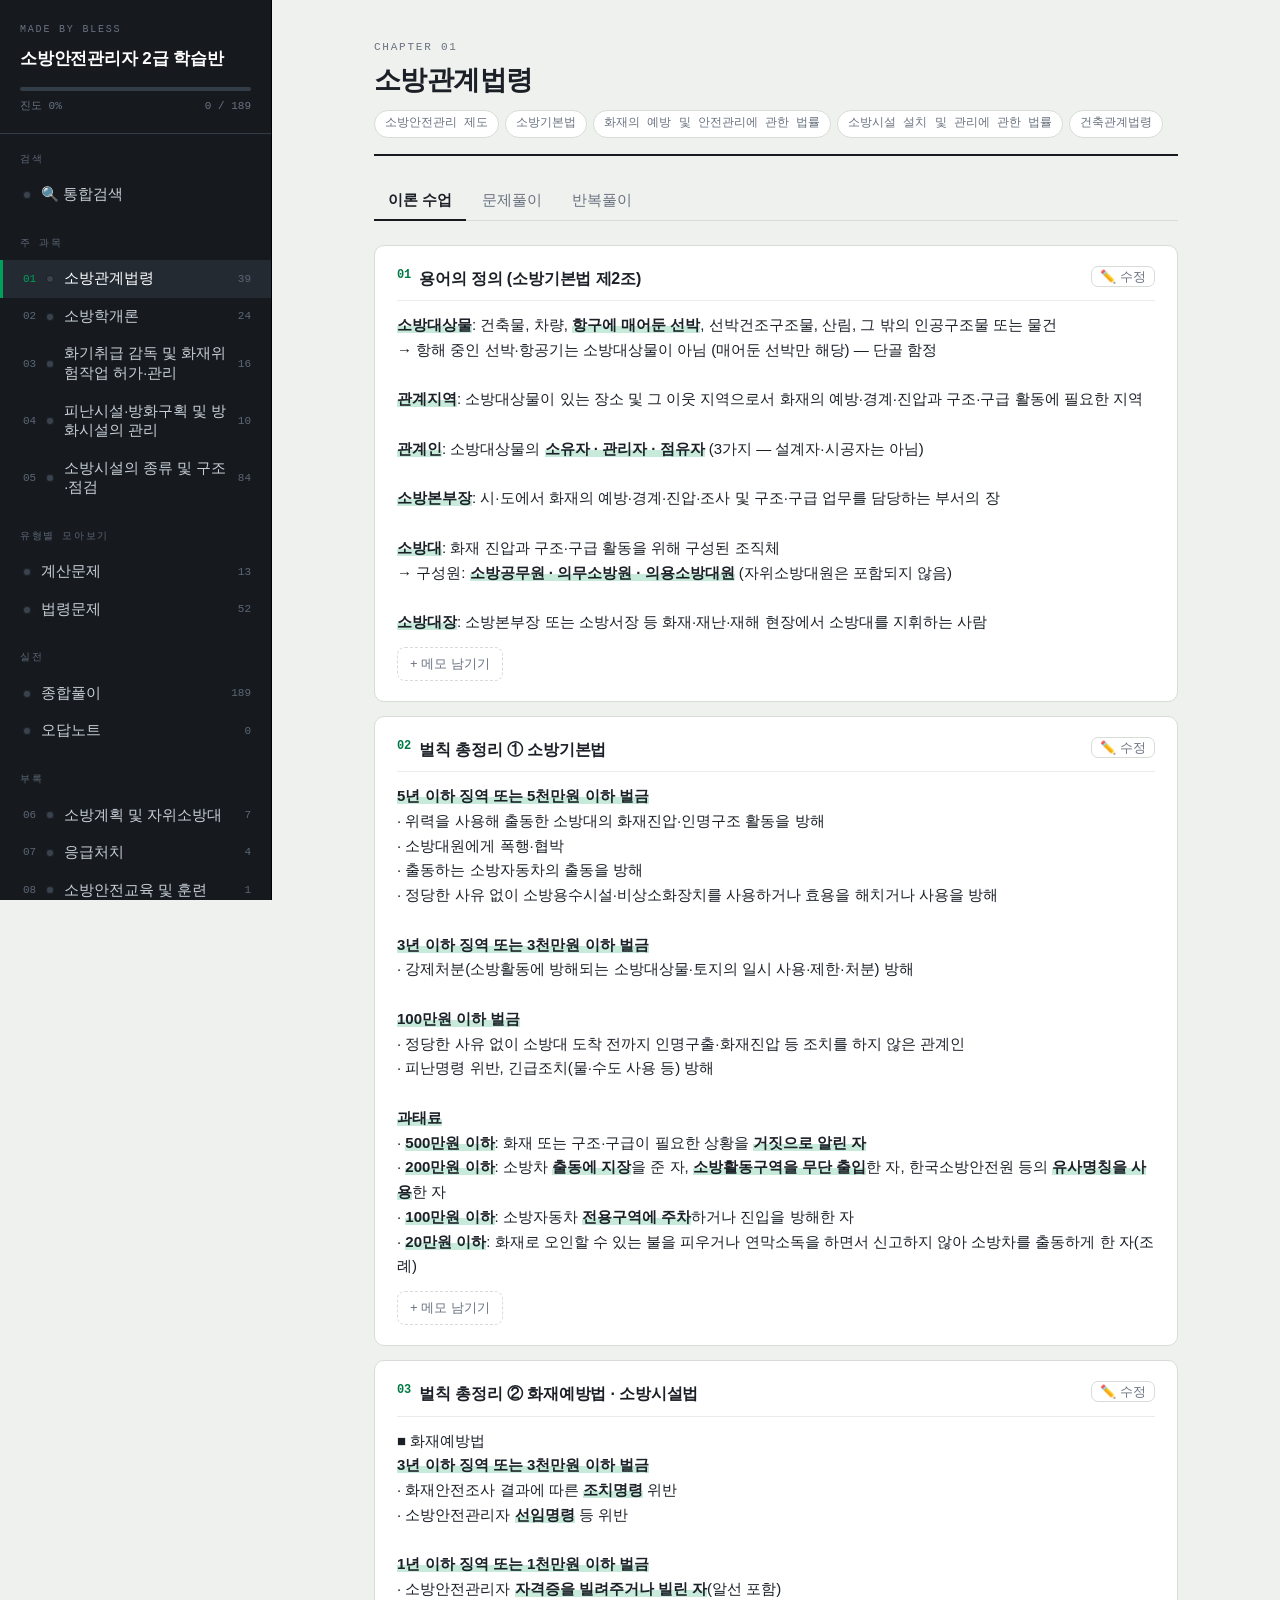
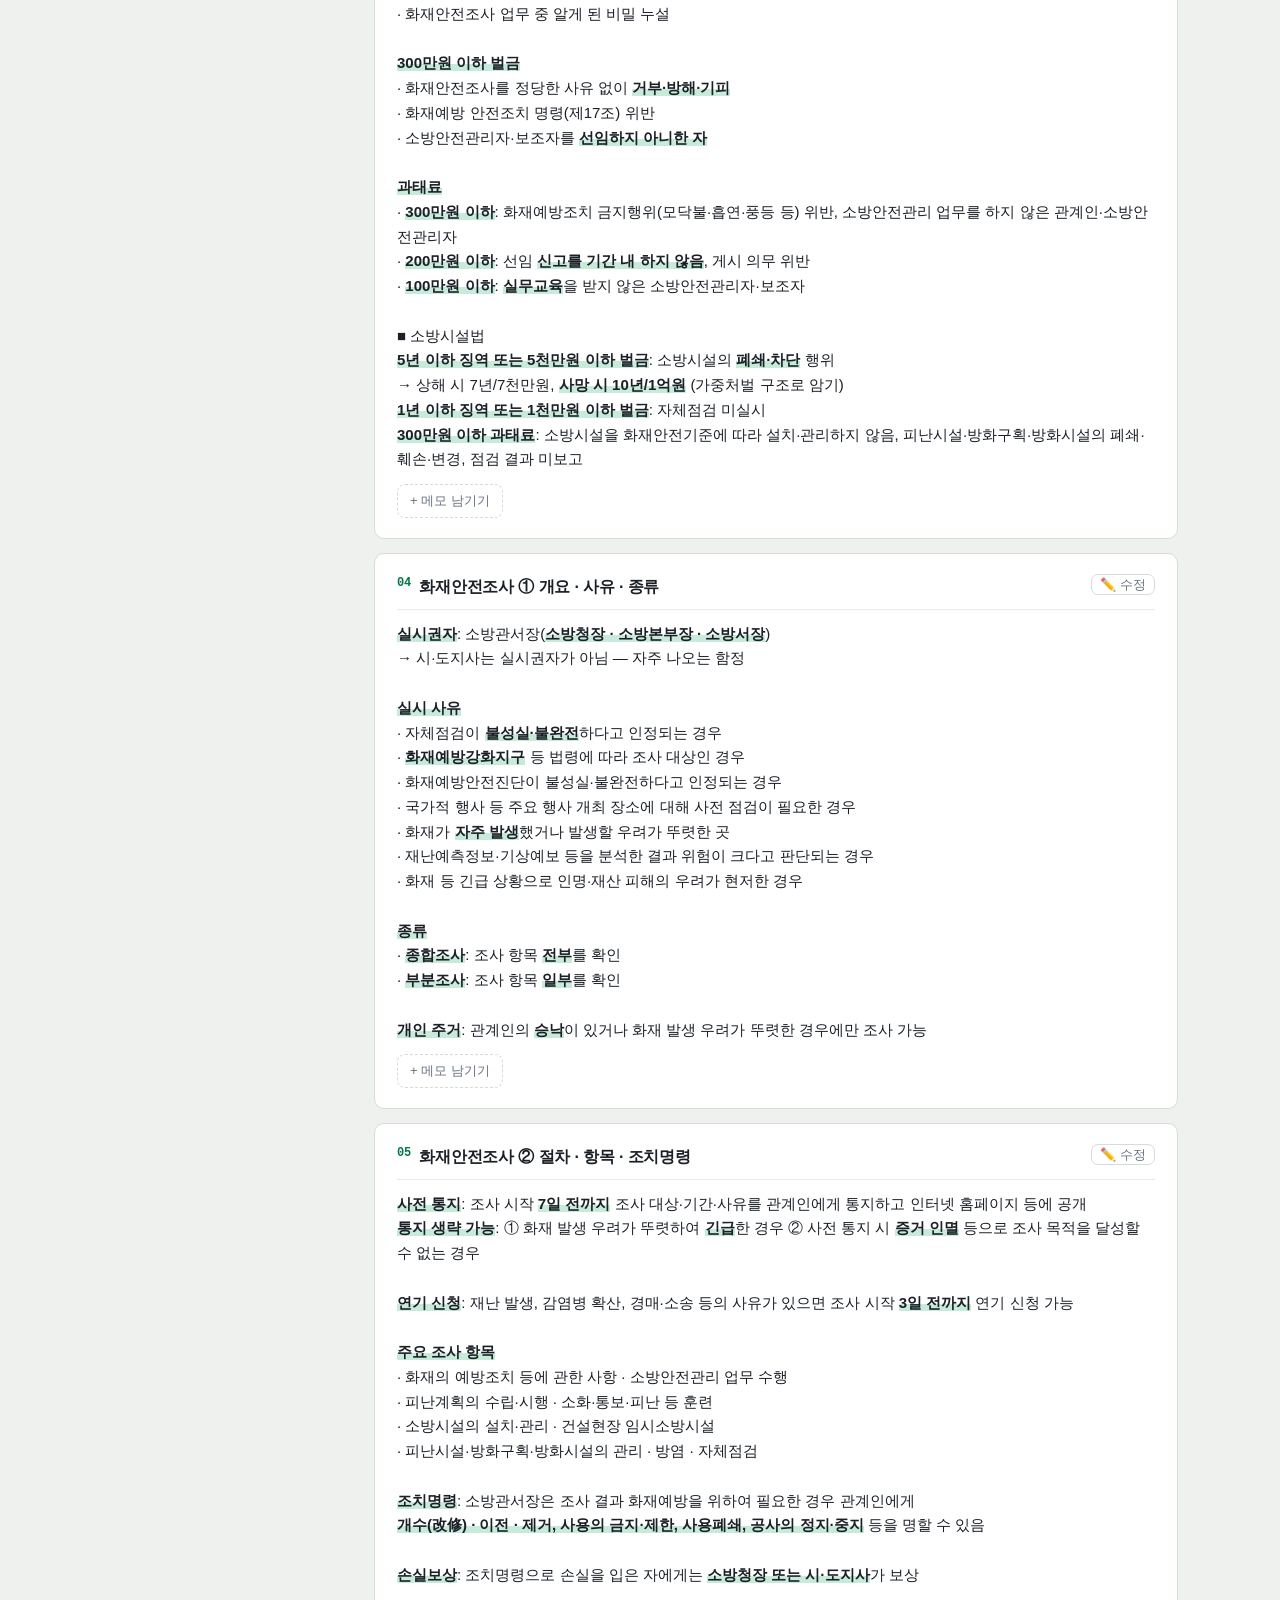
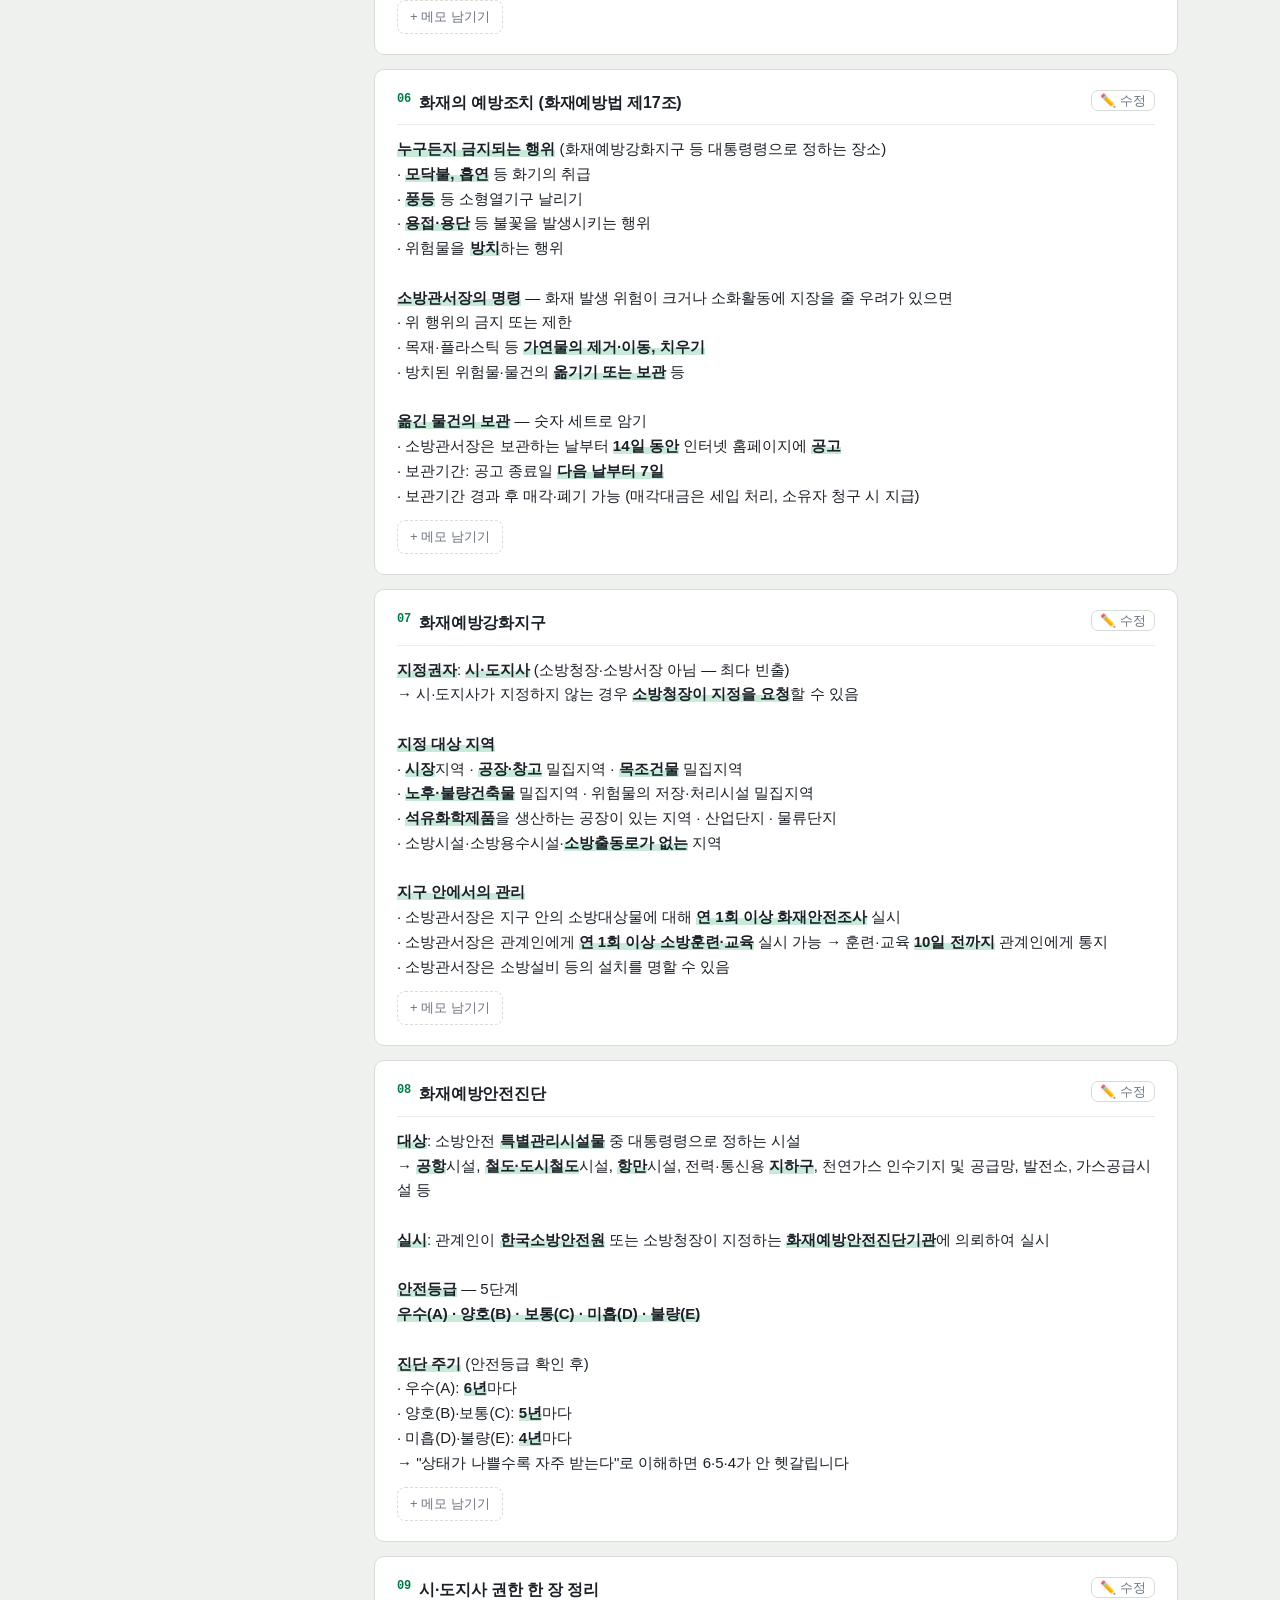
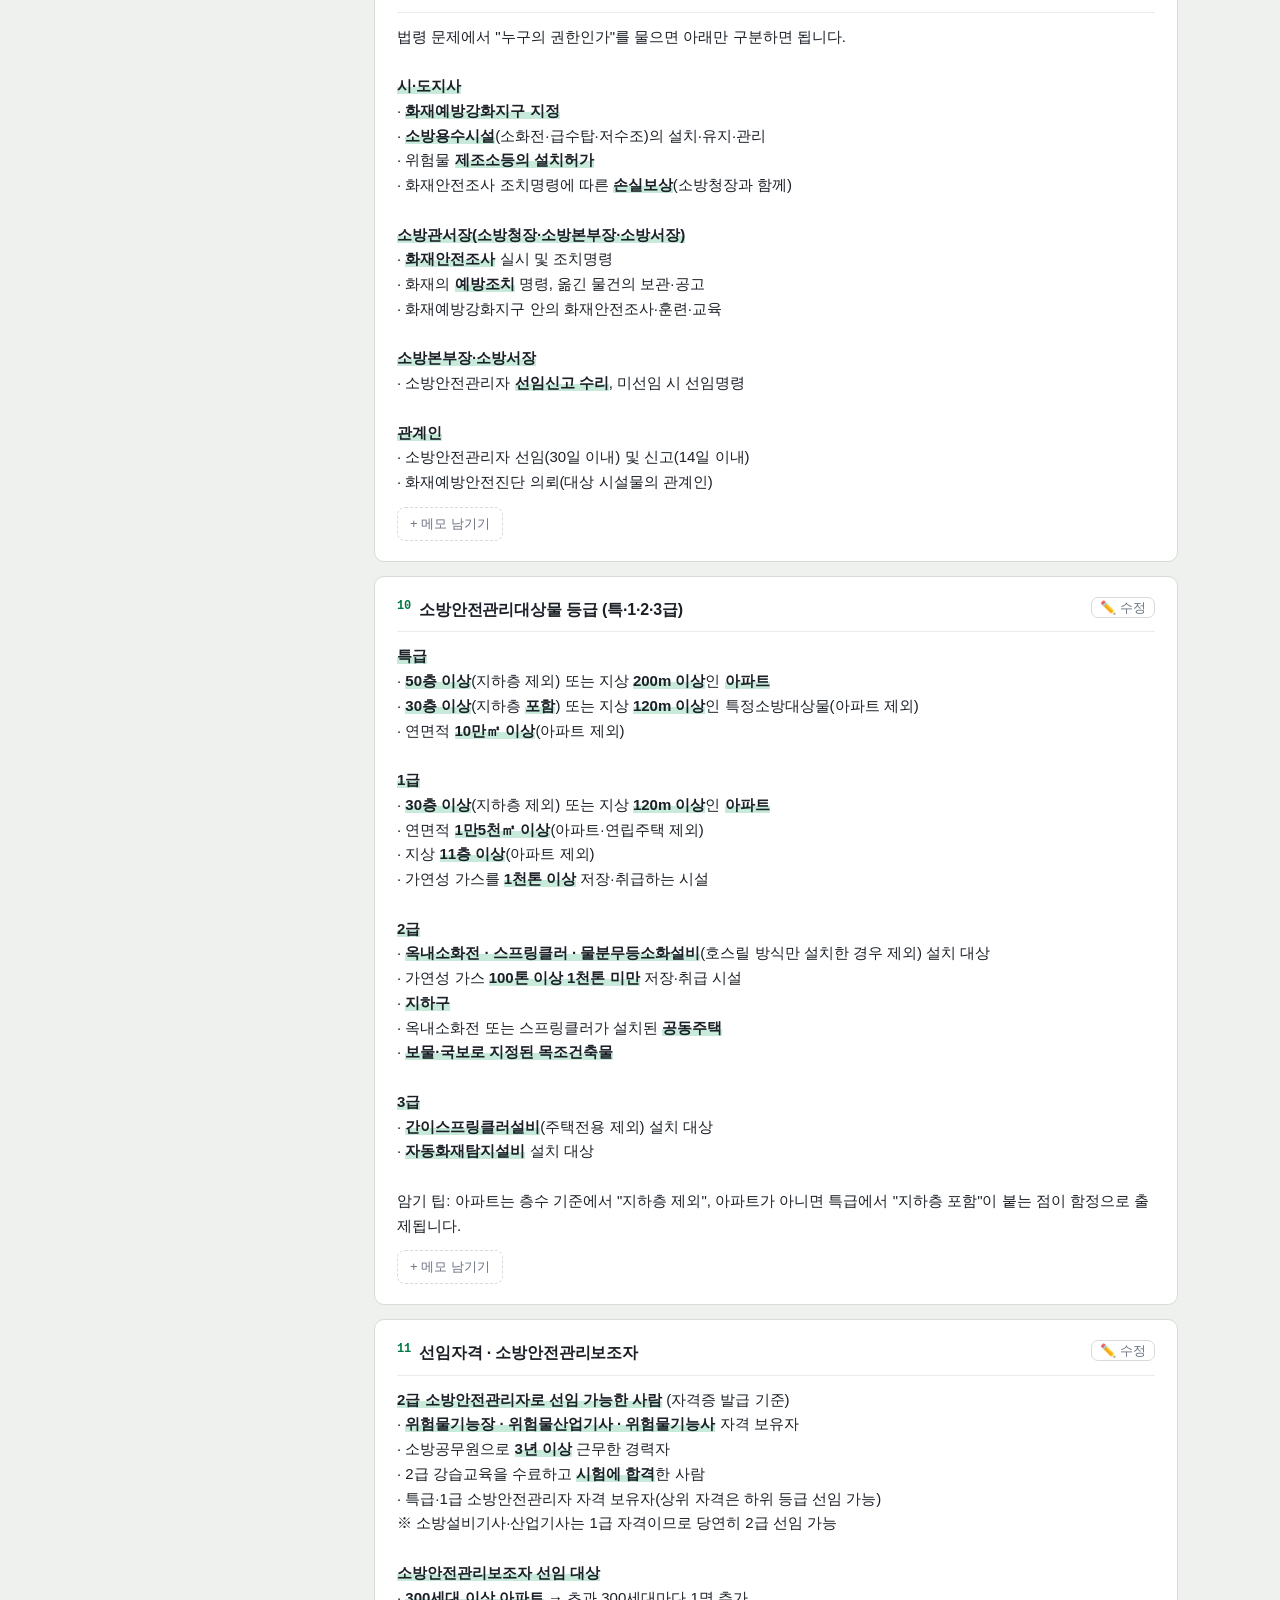
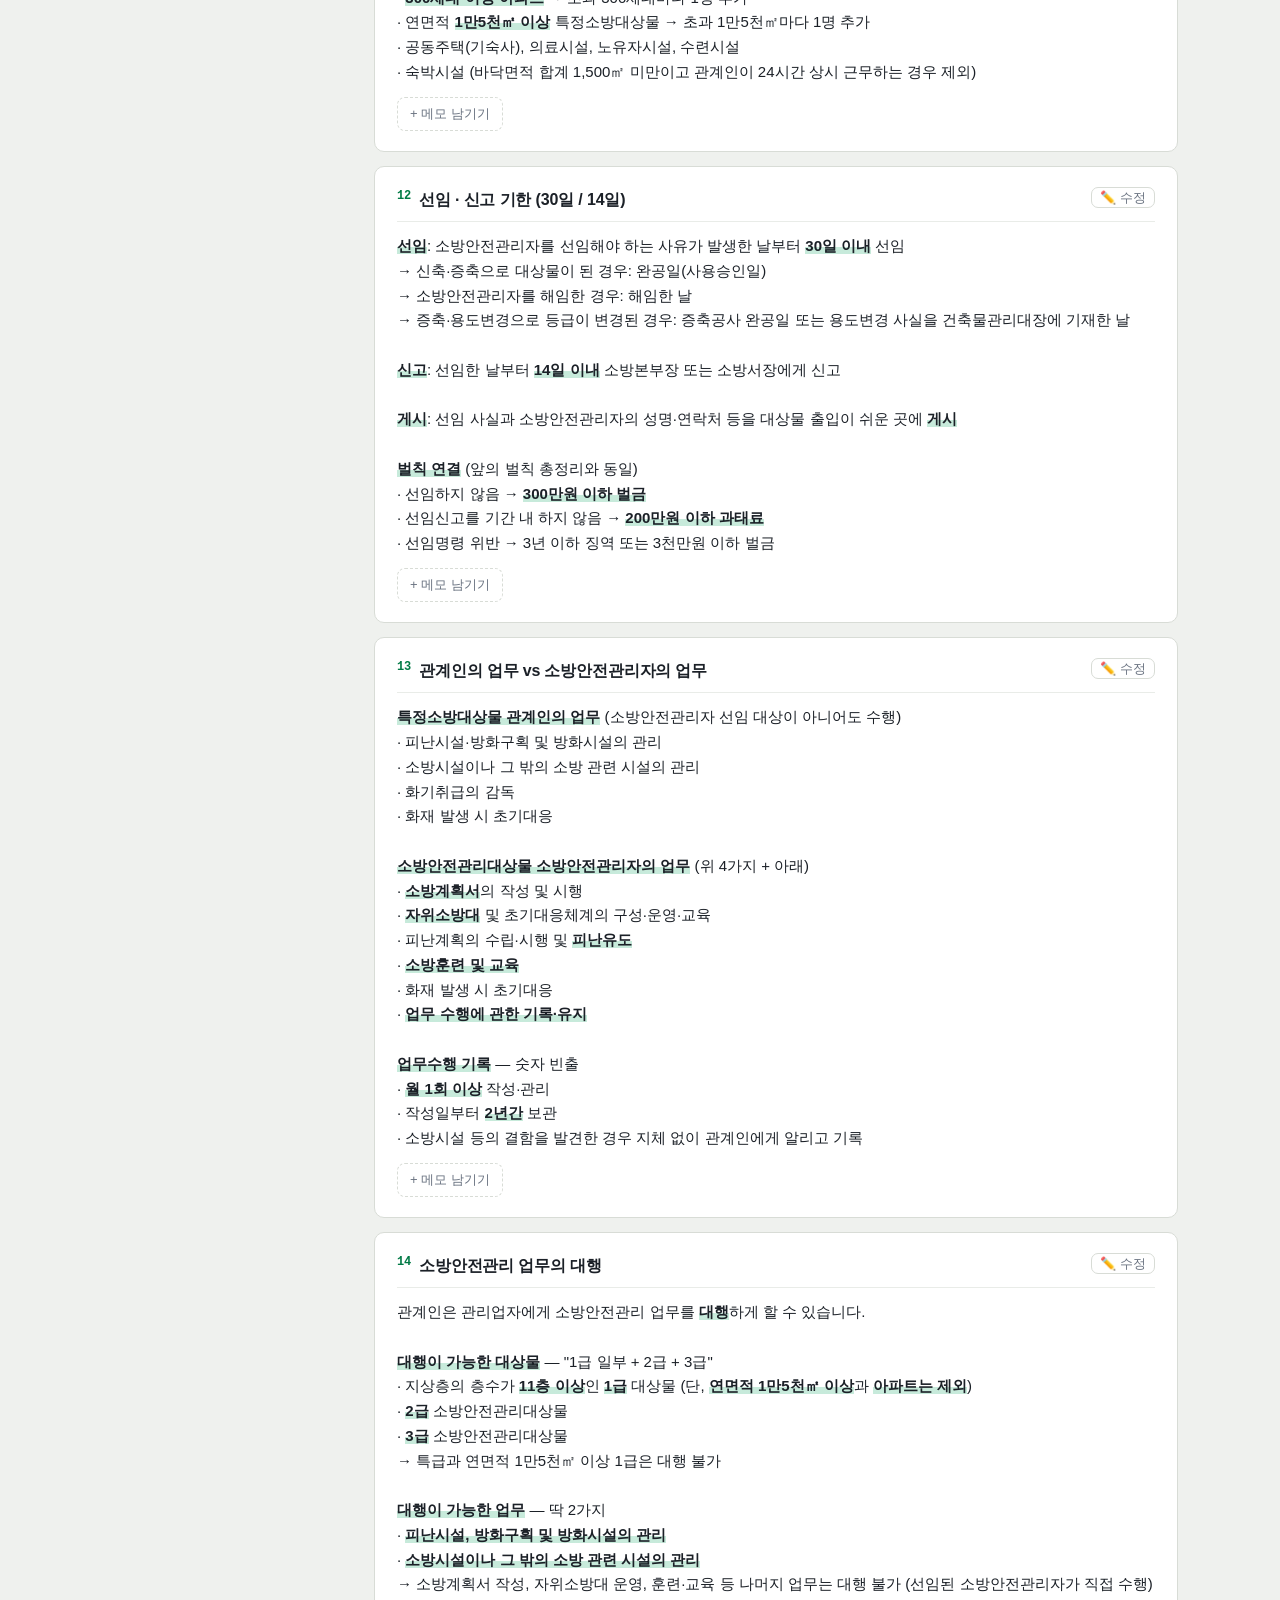
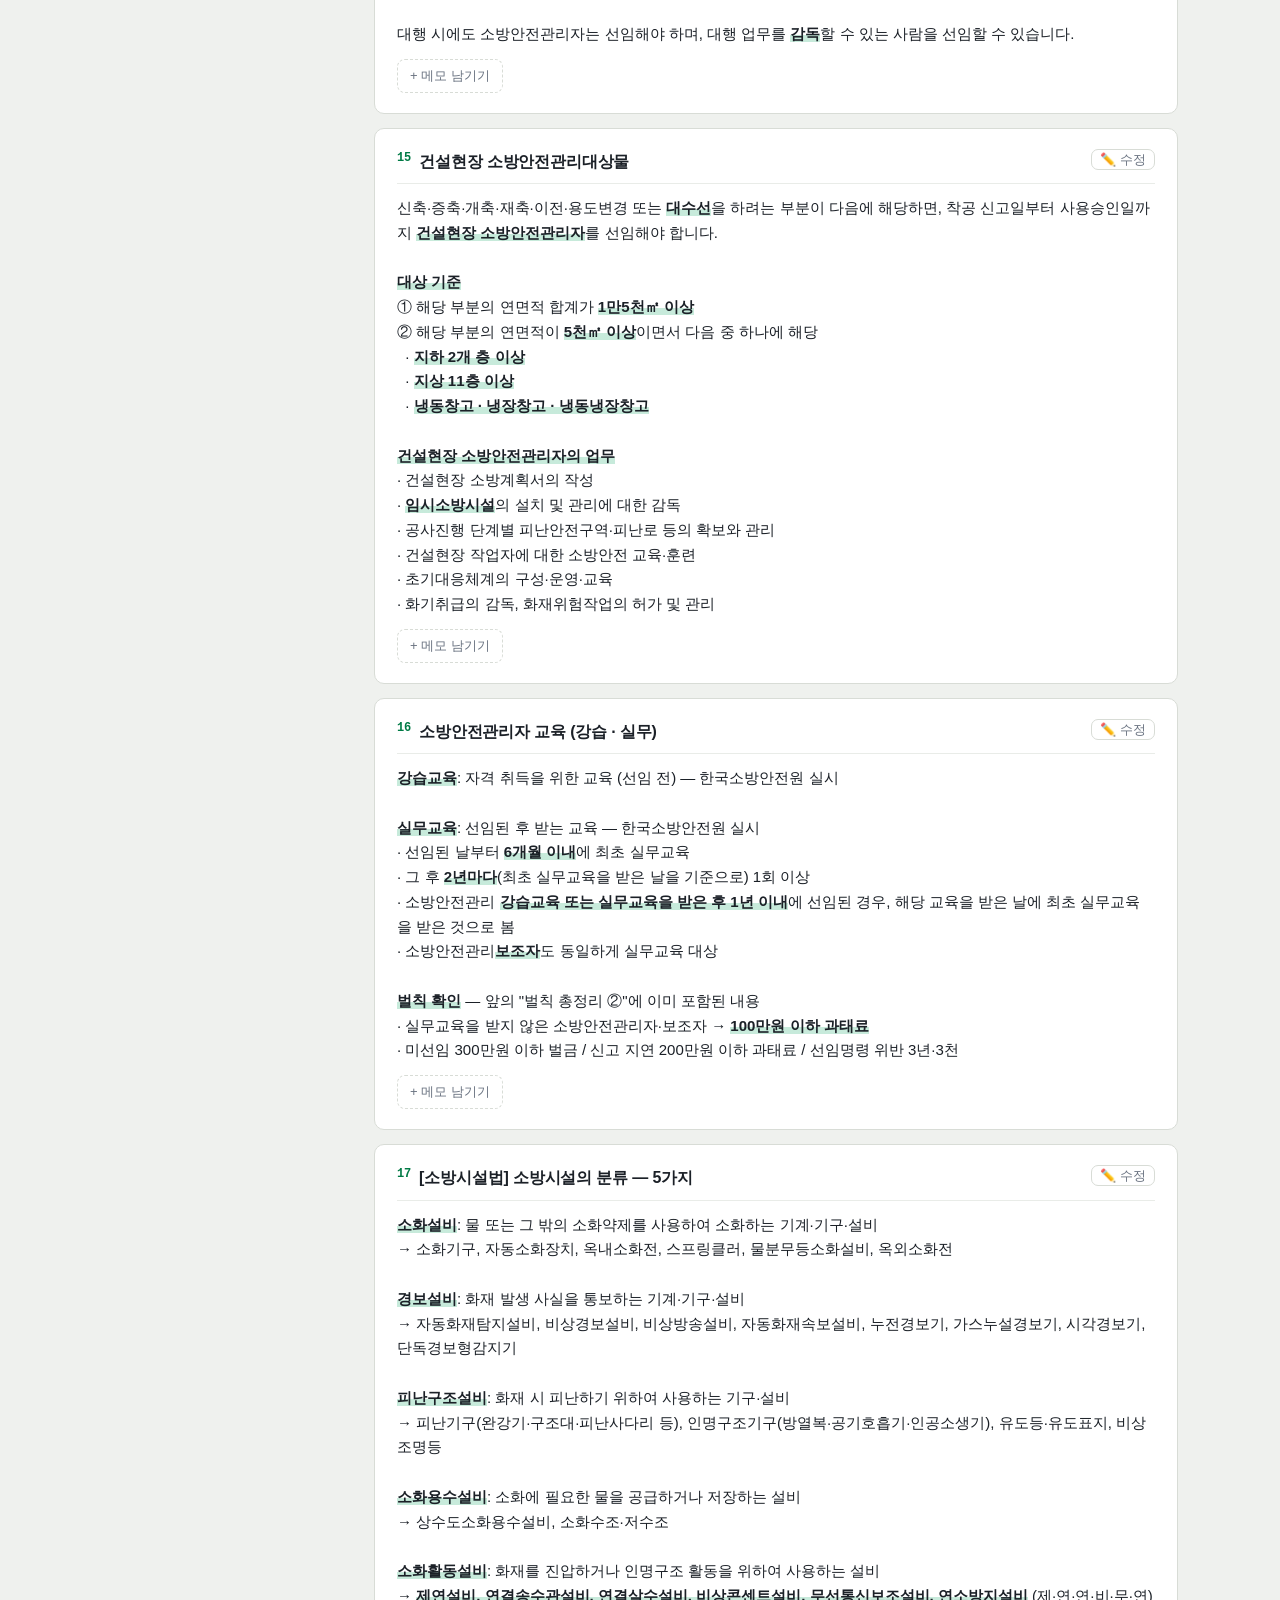
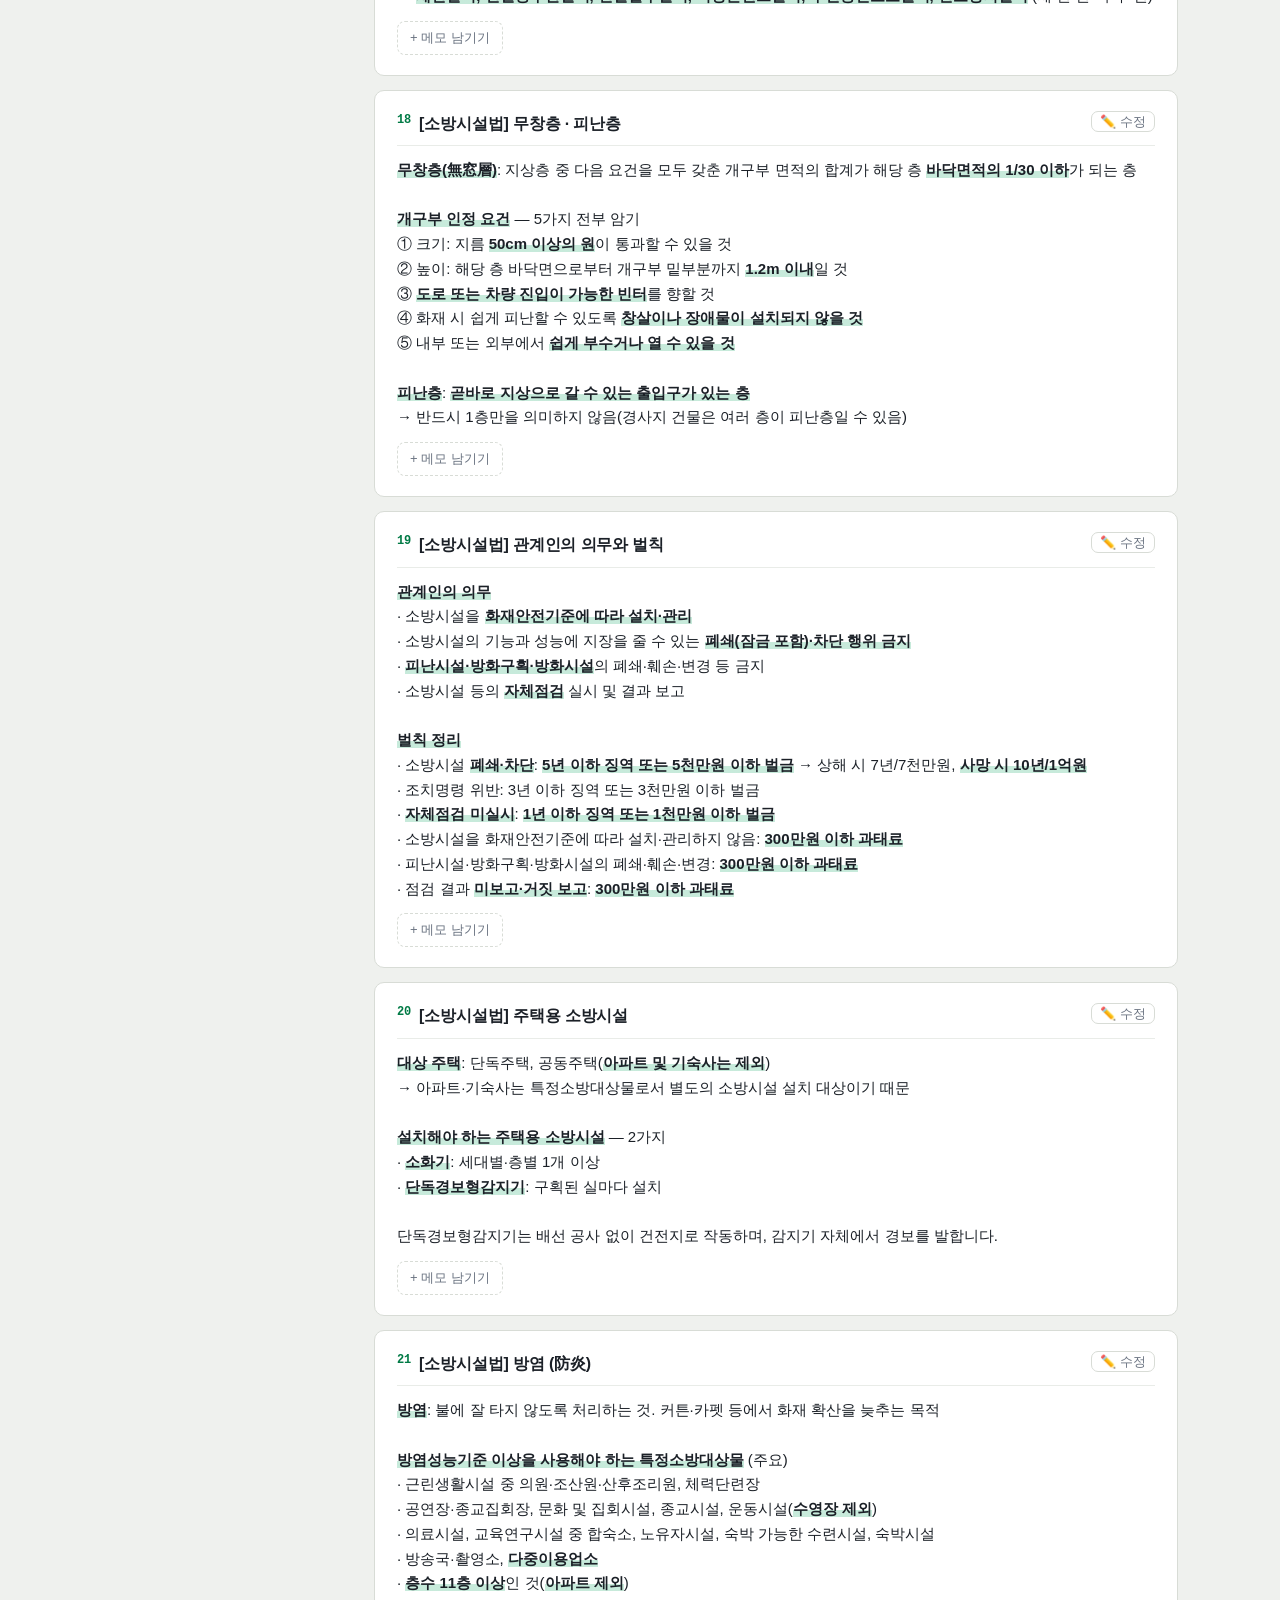
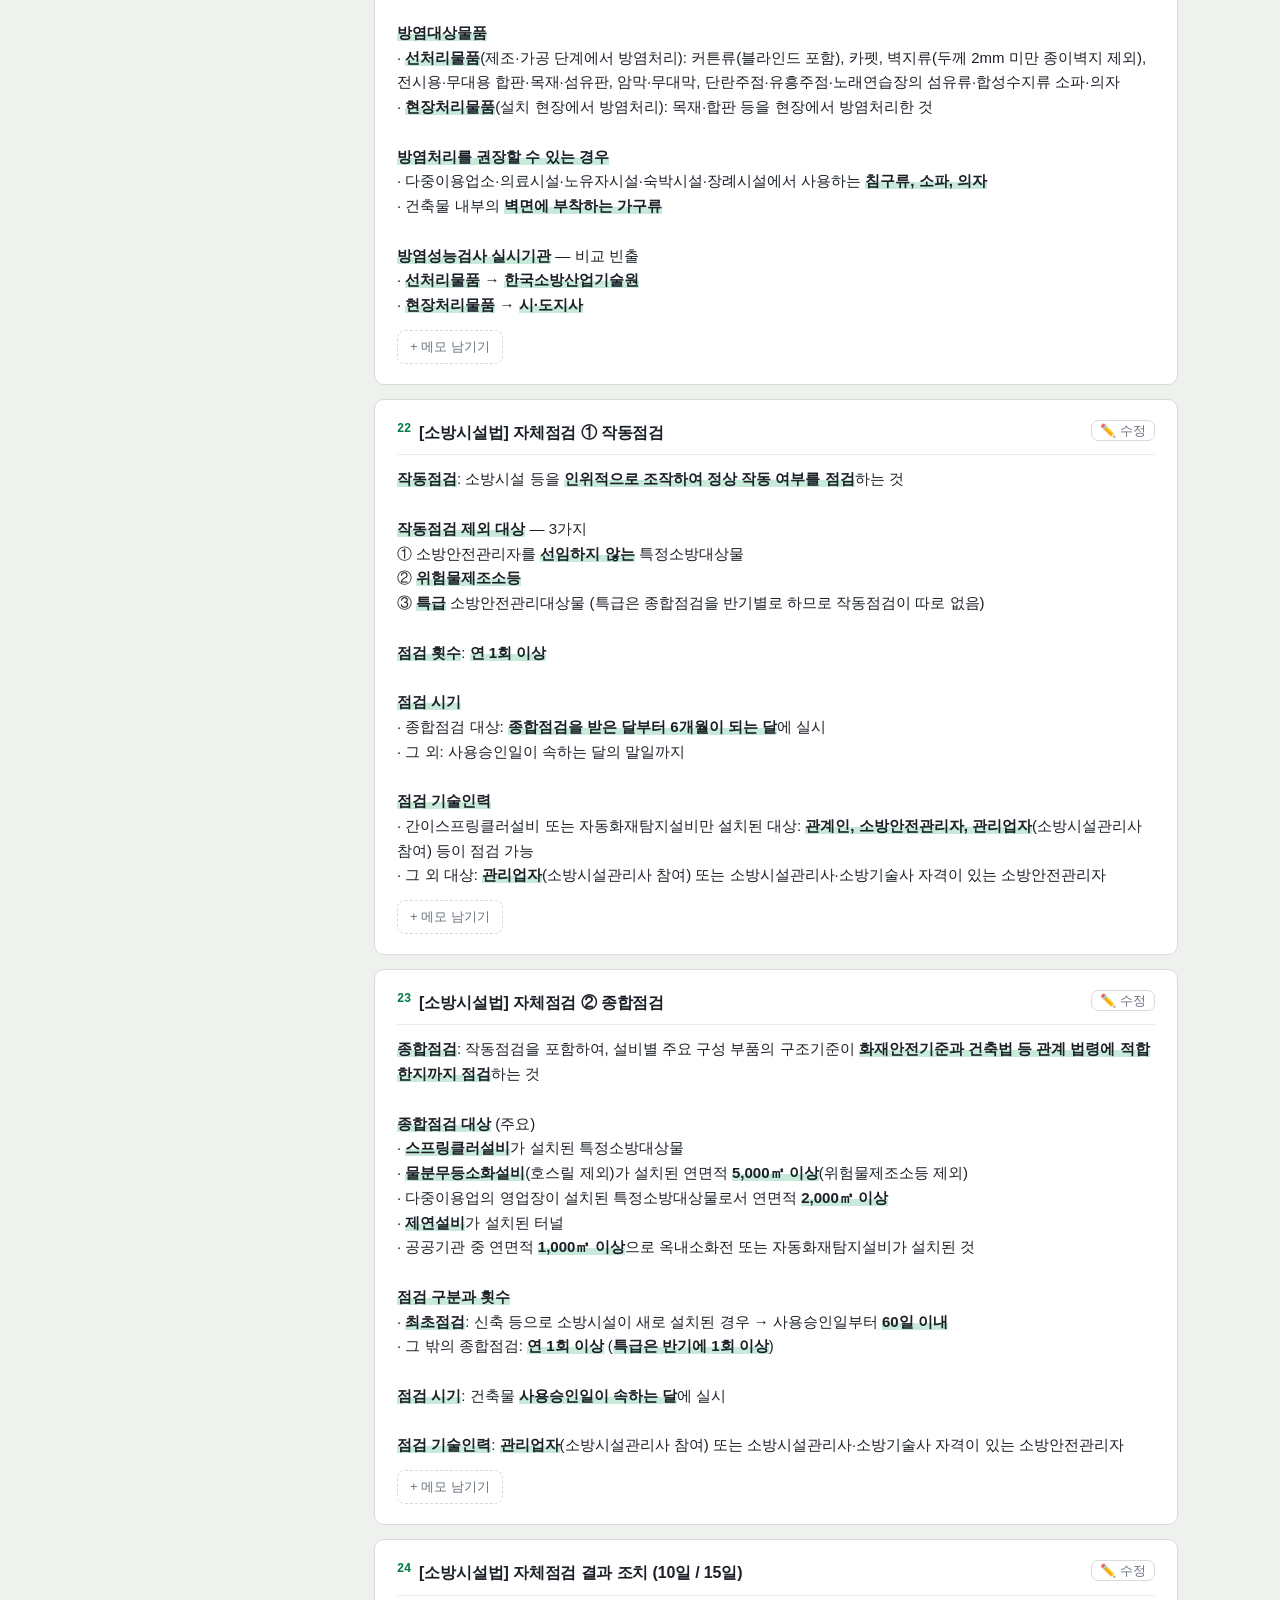
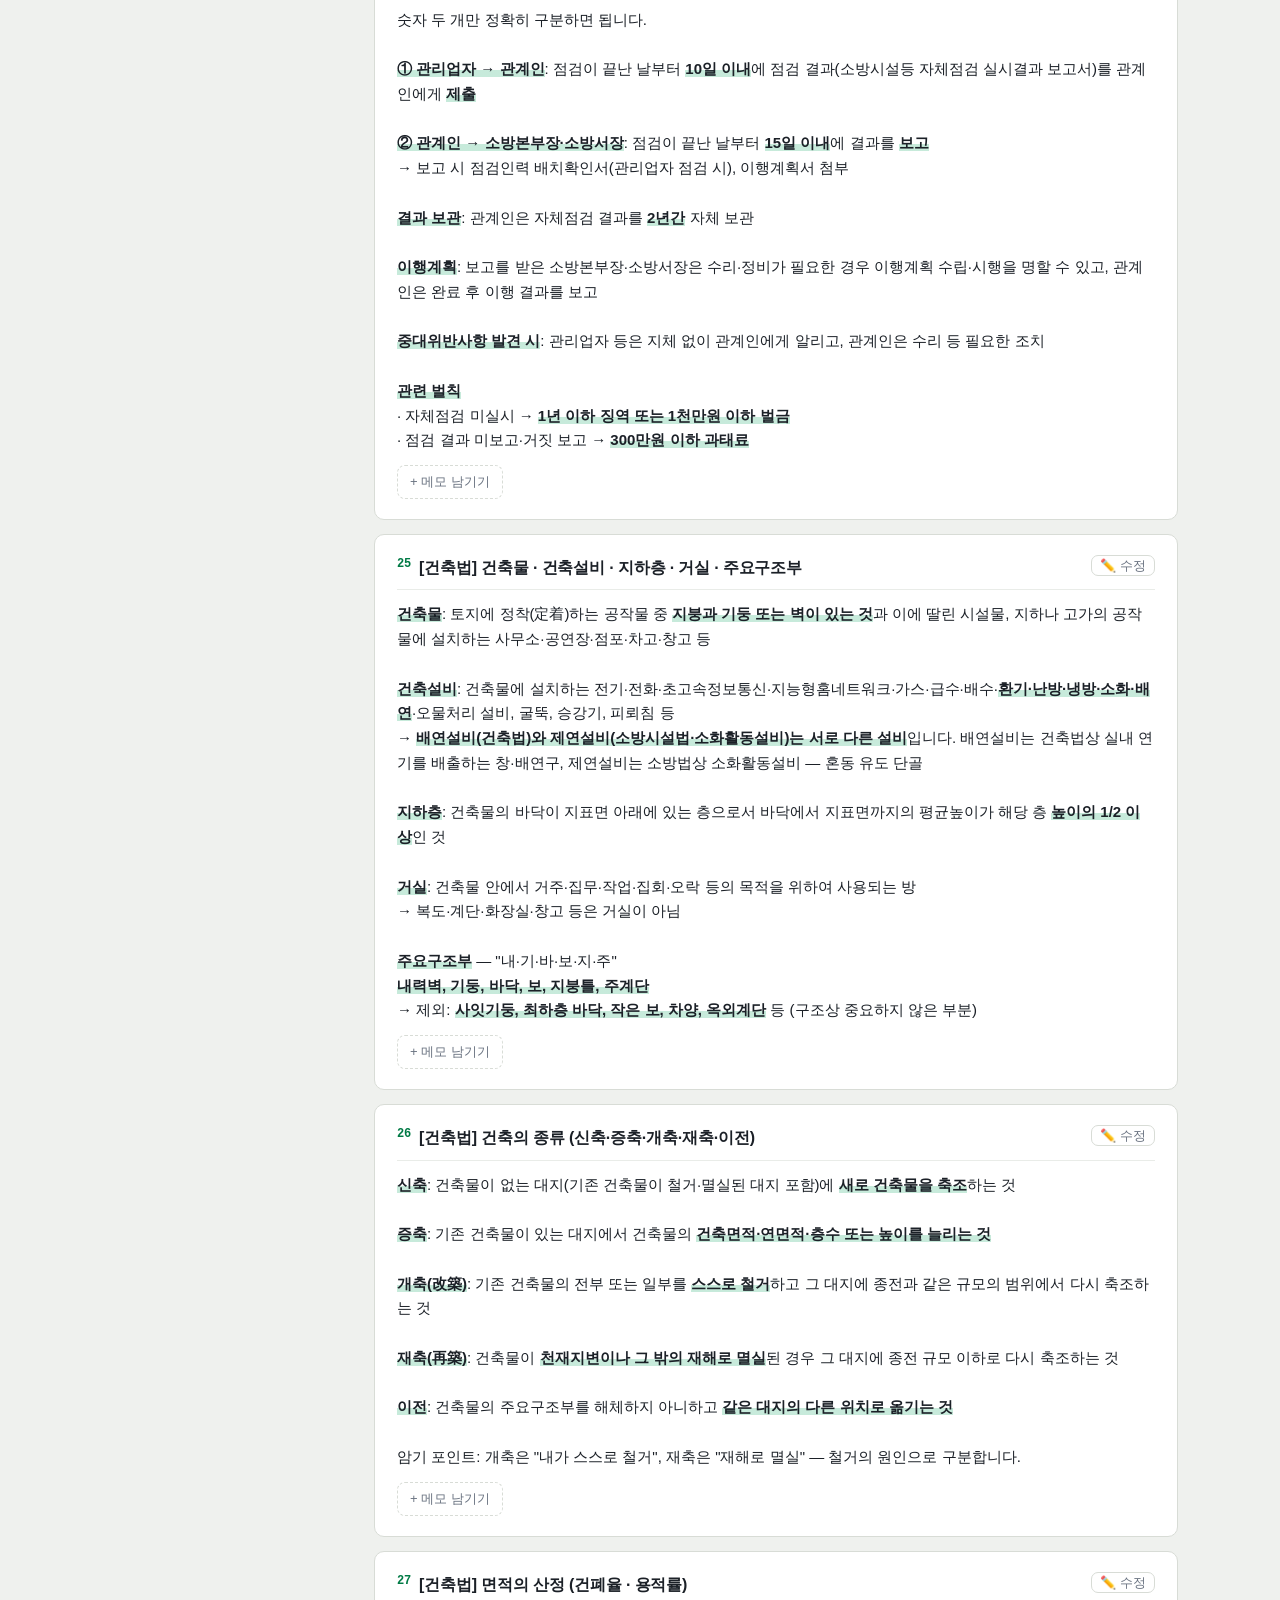
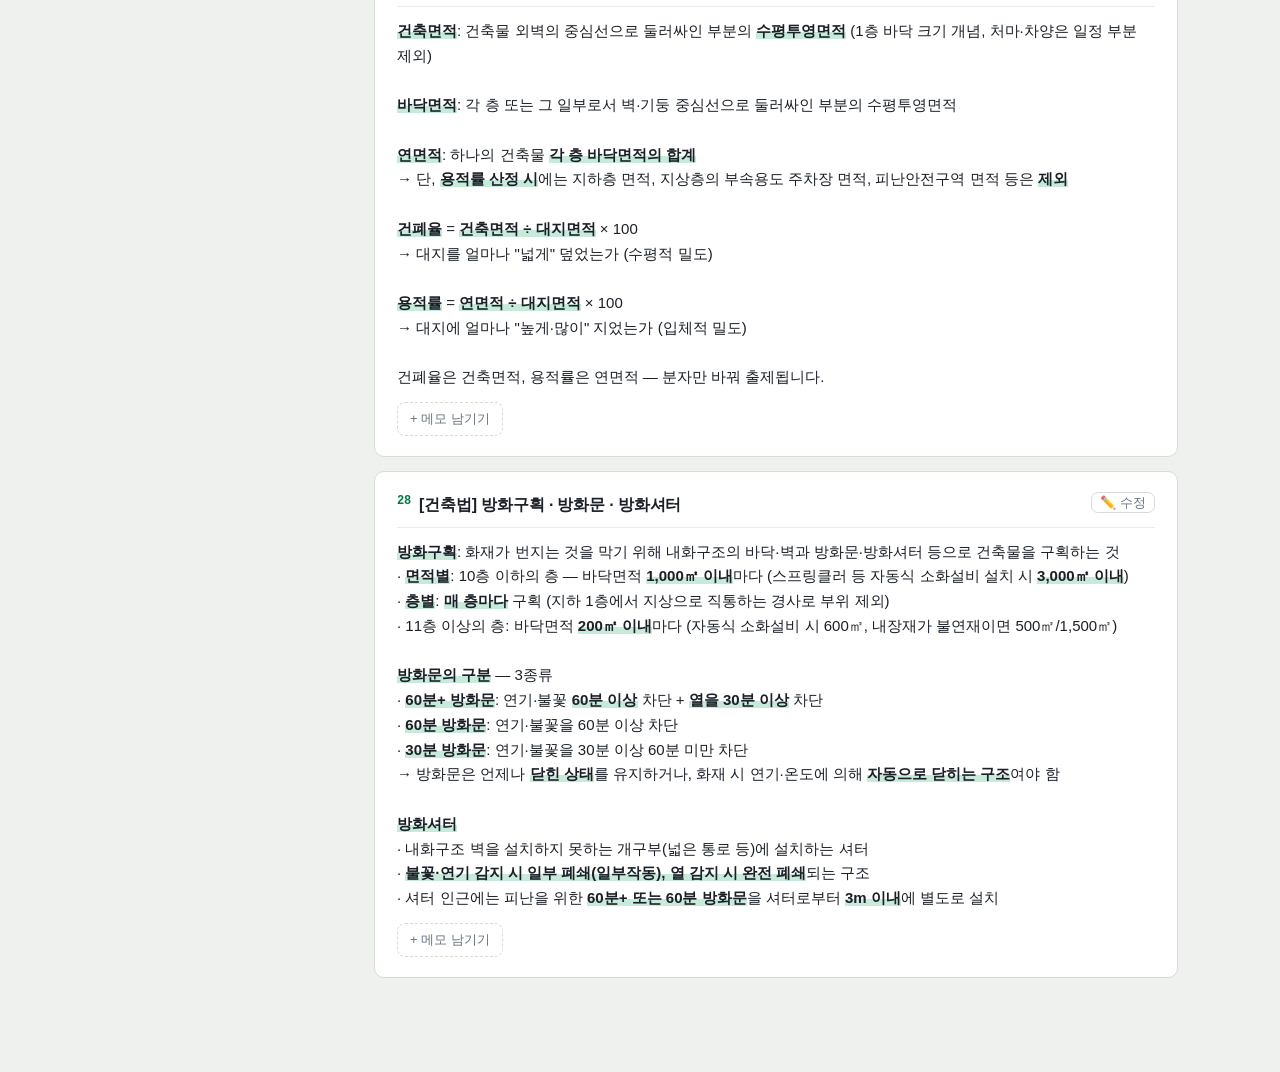
==== commit 35df640a: "Update study.html 벌금 부분 별도 표 기입" ====
--- a/study.html
+++ b/study.html
@@ -3,7 +3,7 @@
 <head>
 <meta charset="UTF-8">
 <meta name="viewport" content="width=device-width, initial-scale=1, viewport-fit=cover">
-<title>소방안전관리자 2급 </title>
+<title>소방안전관리자 2급 · 학습반</title>
 <style>
 :root{
   --ink:#161A1F;
@@ -230,6 +230,18 @@
 .th-editform .th-hin{width:100%;box-sizing:border-box;font-family:inherit;font-weight:700;font-size:16px;padding:9px 12px;border:1.5px solid var(--ink);border-radius:8px;margin-bottom:8px;background:var(--card)}
 .th-editform .th-bin{width:100%;box-sizing:border-box;font-family:var(--mono);font-size:13.5px;line-height:1.65;padding:12px;border:1.5px solid var(--ink);border-radius:8px;background:var(--card);resize:vertical}
 .th-hint{font-size:12.5px;color:var(--text-dim);margin:6px 0 0}
+.ttab{border-collapse:collapse;width:100%;margin:10px 0;font-size:13.5px;line-height:1.5;white-space:normal}
+.ttab th,.ttab td{border:1px solid var(--line);padding:7px 9px;text-align:left;vertical-align:top}
+.ttab th{background:rgba(0,0,0,.05);font-weight:800;white-space:nowrap}
+.ttab td:first-child{white-space:nowrap;font-weight:700}
+@media (max-width:880px){ .ttab{display:block;overflow-x:auto} .ttab th,.ttab td{font-size:12.5px;padding:6px 7px} .ttab td:first-child{white-space:normal;min-width:96px} }
+.autorow{display:flex;align-items:center;gap:10px;margin:0 0 14px;flex-wrap:wrap}
+.autochip{background:var(--card);border:1.5px solid var(--line);border-radius:999px;padding:7px 14px;font-size:13px;font-weight:700;color:var(--text-dim)}
+.autochip.on{border-color:var(--ink);color:var(--text);background:#EAF6EC}
+.autohint{font-size:12px;color:var(--text-dim)}
+@media (max-width:880px){ .autohint{display:none} }
+.qdg{margin:4px 0 14px;background:#fff;border:1px solid var(--line);border-radius:10px;padding:12px;display:flex;justify-content:center}
+.qdg svg{width:100%;height:auto}
 mark.uhl{background:#B9F6CA;padding:0 1px;border-radius:2px;cursor:pointer;box-shadow:0 1px 0 #7BC98F}
 mark.uhl:hover{background:#8EE7A6}
 #hlBar{display:none;position:absolute;z-index:60;background:var(--ink);border-radius:9px;padding:4px;box-shadow:0 6px 20px rgba(0,0,0,.3)}
@@ -341,7 +353,8 @@
    subs:['소방계획 수립','자위소방대·초기대응체계','화재대응 및 피난','업무수행 기록의 작성·유지']},
   {id:'ap2', no:'07', title:'응급처치', appendix:true, subs:['심폐소생술','자동심장충격기','기도폐쇄·출혈·화상']},
   {id:'ap3', no:'08', title:'소방안전교육 및 훈련', appendix:true, subs:['교육·훈련 계획','실시 및 기록']},
-  {id:'ap4', no:'09', title:'작동점검표 및 자체점검 결과보고서', appendix:true, subs:['작동점검표 작성','결과보고서 작성·제출']}
+  {id:'ap4', no:'09', title:'작동점검표 및 자체점검 결과보고서', appendix:true, subs:['작동점검표 작성','결과보고서 작성·제출']},
+  {id:'ap5', no:'10', title:'벌칙 총정리 (벌금·징역·과태료)', appendix:true, subs:['징역·벌금 금액순','과태료 금액순','혼동 포인트']}
 ];
 
 /* 이론 — 전달해 주시는 내용을 여기에 채웁니다. {h:소제목, body:본문} */
@@ -1489,7 +1502,61 @@
 · 소방관서(소방서장)의 **화재안전조사** 계획 — 조사는 소방관서장의 권한이지 관계인의 계획 사항이 아님
 · 임직원 연봉·인사평가, 시설 임대계약 등 소방과 무관한 경영사항`}
   ],
-  ap2:[], ap3:[], ap4:[]
+  ap2:[], ap3:[], ap4:[],
+  ap5:[
+{h:'징역 · 벌금 총정리 (무거운 순)', body:`형이 무거운 것부터 순서대로. **"무엇이 몇 년/몇 천"**을 짝으로 암기하세요.
+
+|형량|위반 내용|근거법|
+|**10년 이하 징역 / 1억원 이하 벌금**|소방시설 폐쇄·차단 행위로 사람을 **사망**에 이르게 함|소방시설법|
+|**7년 이하 / 7천만원 이하**|소방시설 폐쇄·차단 행위로 사람을 **상해**에 이르게 함|소방시설법|
+|**5년 이하 / 5천만원 이하**|소방시설의 **폐쇄·차단** 행위 (기본형)|소방시설법|
+|**5년 이하 / 5천만원 이하**|위력·폭행 등으로 **소방활동 방해**, 소방자동차 출동 방해, 소방용수시설·비상소화장치 사용 및 효용 방해 (고의)|소방기본법|
+|**3년 이하 / 3천만원 이하**|화재안전조사 결과에 따른 **조치명령** 위반, 화재예방 조치명령 위반, 소방시설 조치명령 위반, 소방안전관리자 **선임명령** 위반|화재예방법·소방시설법|
+|**3년 이하 / 3천만원 이하**|소방대상물·토지의 **강제처분 방해**|소방기본법|
+|**1년 이하 / 1천만원 이하**|소방시설 등 **자체점검 미실시**|소방시설법|
+|**1년 이하 / 1천만원 이하**|소방안전관리자 **자격증 대여**, 화재예방안전진단 **미이행**|화재예방법|
+|**300만원 이하 벌금**|화재안전조사 **거부·방해·기피**|화재예방법|
+|**300만원 이하 벌금**|소방안전관리자·보조자 **미선임**, 총괄소방안전관리자 미선임|화재예방법|
+|**100만원 이하 벌금**|**생활안전활동 방해**, 피난명령 위반, 물·수도 개폐장치 사용(조작) 방해, 긴급조치 방해, 관계인의 소방활동 조치 불이행|소방기본법|
+
+암기 축: 사망 10 → 상해 7 → 폐쇄·차단 5 → 명령 위반 3 → 점검·자격 1 → 거부·미선임 벌금 300 → 기본법 잔여 100`},
+
+{h:'과태료 총정리 (금액순)', body:`과태료는 행정처분(전과 아님). **벌금과 헷갈리게 내는 것이 출제 포인트**입니다.
+
+|금액|위반 내용|근거법|
+|**500만원 이하**|화재·구조·구급이 필요한 상황을 **거짓으로 알림**|소방기본법|
+|**300만원 이하**|소방시설을 화재안전기준에 따라 설치·관리하지 않음|소방시설법|
+|**300만원 이하**|**피난시설·방화구획·방화시설의 폐쇄·훼손·변경** (도어스톱, 적치 등)|소방시설법|
+|**300만원 이하**|자체점검 결과 **미보고·거짓 보고**|소방시설법|
+|**300만원 이하**|화재예방조치 위반 — 모닥불·흡연·용접 등 **화기취급**, 가연물 방치 등|화재예방법|
+|**300만원 이하**|소방안전관리 **업무를 하지 않음**(업무 태만)|화재예방법|
+|**200만원 이하**|선임신고를 **기간 내 하지 않음**(14일), 소방안전관리자 **성명 등 게시하지 않음**|화재예방법|
+|**200만원 이하**|소방차 **출동에 지장**, 소방활동구역 **무단 출입**, 한국소방안전원 **유사명칭 사용**|소방기본법|
+|**100만원 이하**|**실무교육 미이수** (소방안전관리자·보조자)|화재예방법|
+|**100만원 이하**|소방자동차 **전용구역 주차**·진입 방해|소방기본법|
+|**20만원 이하**|화재로 오인할 우려가 있는 **연막소독·불피우기 등을 신고하지 않아** 소방차가 출동하게 함|소방기본법|
+
+숫자 사다리: 거짓신고 500 → 시설·피난·점검보고·화기 300 → 신고지연·게시·출동지장 200 → 실무교육·전용구역 100 → 오인 미신고 20`},
+
+{h:'혼동 포인트 — 시험이 노리는 짝', body:`**① 벌금 300 vs 과태료 300**
+· 소방안전관리자 **미선임** → **벌금** 300만원 이하
+· 선임 후 **신고 지연** → **과태료** 200만원 이하
+· 피난시설 폐쇄·훼손, 점검결과 미보고 → **과태료** 300만원 이하
+→ "아예 안 뽑으면 벌금, 뽑고 절차를 어기면 과태료"
+
+**② 자체점검 짝**
+· 자체점검 **미실시** → 1년 이하 징역 / 1천만원 이하 벌금
+· 점검은 했는데 결과 **미보고** → 300만원 이하 과태료
+
+**③ 폐쇄·차단 3단 상향**
+· 기본 5년/5천 → **상해 7년/7천** → **사망 10년/1억**
+
+**④ 소방기본법 거짓신고**
+· 거짓 신고는 벌금이 아니라 **과태료 500만원 이하** (2021년 개정으로 과태료 전환된 대표 항목)
+
+**⑤ 교육 관련**
+· 실무교육 미이수 → 과태료 **100만원** (선임 관련 중 가장 가벼움)`}
+  ]
 };
 
 /* 문제 — ch:과목id, tag:'law'|'calc'|'' , a:정답 인덱스(0부터) */
@@ -1675,9 +1742,9 @@
 {id:'q570',ch:'ch5',tag:'calc',q:'위락시설의 바닥면적이 600㎡일 때 필요한 소화기구의 최소 능력단위는? (내화·난연 조건 아님)',o:['10단위','20단위','30단위','6단위'],a:1,e:'위락시설은 30㎡마다 1단위. 600 ÷ 30 = 20단위.'},
 {id:'q571',ch:'ch5',tag:'calc',q:'주요구조부가 내화구조이고 실내마감이 난연재료인 근린생활시설(바닥면적 1,000㎡)의 최소 능력단위는?',o:['10단위','5단위','20단위','2단위'],a:1,e:'근생 기준 100㎡ → 내화+난연이면 2배(200㎡) 적용. 1,000 ÷ 200 = 5단위.'},
 {id:'q572',ch:'ch5',tag:'calc',q:'공동주택 바닥면적 800㎡(일반 구조)에 능력단위 A3 소화기를 배치할 때 최소 개수는?',o:['2개','3개','4개','8개'],a:1,e:'공동주택 100㎡당 1단위 → 8단위 필요. 8 ÷ 3 = 2.67 → 올림 3개.'},
-{id:'q573',ch:'ch5',q:'[그림상황] 동력제어반: 절환스위치 "자동", 기동표시등 소등, 정지표시등 녹색 점등. 이 상태의 판단은?',o:['평상시 정상 상태이다','펌프가 고장난 상태이다','펌프가 기동 중인 상태이다','전원이 차단된 상태이다'],a:0,e:'평상시 = 절환스위치 자동 + 기동등 소등 + 정지등 녹색 점등. 모두 정상입니다.'},
-{id:'q574',ch:'ch5',q:'[그림상황] 점검 중 감시제어반 선택스위치가 "수동", 주펌프 스위치가 "정지"에 놓여 있는 것을 발견했다. 올바른 조치는?',o:['그대로 둔다','선택스위치를 자동(연동) 위치로 복구한다','전원을 차단한다','정지 위치로 유지하고 표지만 부착한다'],a:1,e:'수동·정지 위치면 화재 시 펌프가 자동 기동하지 않습니다. 점검 후 자동(연동) 복구가 필수 — 최다 지적 결함입니다.'},
-{id:'q575',ch:'ch5',q:'[그림상황] 동력제어반에서 기동표시등이 적색 점등, 정지표시등이 소등되어 있다. 현재 상태는?',o:['평상시 대기 상태','펌프가 기동(운전) 중','예비전원으로 절환된 상태','도통시험 중'],a:1,e:'기동 시 = 기동등 적색 점등 + 정지등 소등. 배관 압력 저하로 압력스위치가 동작해 펌프가 돌고 있는 상태입니다.'},
+{id:'q573',ch:'ch5',dg:'mcc-normal',q:'그림과 같은 동력제어반의 상태(절환스위치·표시등)에 대한 판단으로 옳은 것은?',o:['평상시 정상 상태이다','펌프가 고장난 상태이다','펌프가 기동 중인 상태이다','전원이 차단된 상태이다'],a:0,e:'평상시 = 절환스위치 자동 + 기동등 소등 + 정지등 녹색 점등. 모두 정상입니다.'},
+{id:'q574',ch:'ch5',dg:'svp-wrong',q:'그림은 점검 중 발견한 감시제어반의 스위치 상태이다. 올바른 조치는?',o:['그대로 둔다','선택스위치를 자동(연동) 위치로 복구한다','전원을 차단한다','정지 위치로 유지하고 표지만 부착한다'],a:1,e:'수동·정지 위치면 화재 시 펌프가 자동 기동하지 않습니다. 점검 후 자동(연동) 복구가 필수 — 최다 지적 결함입니다.'},
+{id:'q575',ch:'ch5',dg:'mcc-run',q:'그림과 같이 동력제어반의 기동표시등이 적색으로 점등되고 정지표시등이 소등되어 있다. 현재 상태는?',o:['평상시 대기 상태','펌프가 기동(운전) 중','예비전원으로 절환된 상태','도통시험 중'],a:1,e:'기동 시 = 기동등 적색 점등 + 정지등 소등. 배관 압력 저하로 압력스위치가 동작해 펌프가 돌고 있는 상태입니다.'},
 
 {id:'c001',ch:'ch5',tag:'calc',q:'지상 6층 건축물에 옥내소화전이 1층 4개, 2층 3개, 3~6층 각 2개 설치되어 있다. 수원의 최소 저수량은?',o:['2.6㎥','5.2㎥','7.8㎥','10.4㎥'],a:1,e:'29층 이하는 N 최대 2개. 2 × 2.6 = 5.2㎥. 설치 개수 4개를 그대로 곱해 10.4로 답하는 것이 가장 흔한 실수입니다.'},
 {id:'c002',ch:'ch5',tag:'calc',q:'지상 35층 건축물에 옥내소화전이 가장 많은 층에 4개 설치되어 있다. 수원의 최소 저수량은?',o:['10.4㎥','15.6㎥','20.8㎥','26.0㎥'],a:2,e:'30~49층은 40분 기준(5.2㎥)이고 N은 최대 5개까지 인정. 4 × 5.2 = 20.8㎥.'},
@@ -1702,7 +1769,10 @@
 {id:'a203',ch:'ap2',q:'자동심장충격기(AED) 사용법으로 옳지 않은 것은?',o:['리듬 분석 중에는 환자에게서 손을 뗀다','패드는 오른쪽 빗장뼈 아래와 왼쪽 젖꼭지 아래 옆구리에 부착','충격 버튼을 누르기 전 아무도 환자를 만지지 않게 한다','충격 후에는 심폐소생술을 중단한다'],a:3,e:'충격 후 즉시 가슴압박을 재개하고 2분 후 다시 분석합니다.'},
 {id:'a204',ch:'ap2',q:'화재 시 대피 요령으로 옳지 않은 것은?',o:['젖은 수건으로 코와 입을 막고 자세를 낮춘다','연기가 많으면 벽을 짚으며 이동한다','신속한 대피를 위해 엘리베이터를 이용한다','문을 열기 전 손등으로 온도를 확인한다'],a:2,e:'화재 시 엘리베이터는 절대 사용 금지, 계단으로 대피합니다.'},
 {id:'a301',ch:'ap3',tag:'law',q:'소방안전관리대상물의 소방훈련·교육 실시 횟수는?',o:['연 1회 이상','연 2회 이상','반기 1회 이상','분기 1회 이상'],a:0,e:'연 1회 이상 실시하며, 실시 결과는 기록·보관합니다.'},
-{id:'a401',ch:'ap4',tag:'law',q:'작동점검 결과보고서의 제출 기한으로 옳은 것은?',o:['점검일부터 7일 이내','점검일부터 15일 이내','점검일부터 30일 이내','다음 해 1월 말까지'],a:1,e:'자체점검 결과보고서는 점검이 끝난 날부터 15일 이내에 소방본부장·소방서장에게 제출합니다.'}
+{id:'a401',ch:'ap4',tag:'law',q:'작동점검 결과보고서의 제출 기한으로 옳은 것은?',o:['점검일부터 7일 이내','점검일부터 15일 이내','점검일부터 30일 이내','다음 해 1월 말까지'],a:1,e:'자체점검 결과보고서는 점검이 끝난 날부터 15일 이내에 소방본부장·소방서장에게 제출합니다.'},
+{id:'a501',ch:'ap5',tag:'law',q:'다음 중 과태료가 아니라 벌금이 부과되는 위반은?',o:['소방안전관리자 선임신고 지연','소방안전관리자 미선임','피난시설 폐쇄·훼손','자체점검 결과 미보고'],a:1,e:'미선임은 300만원 이하 벌금, 신고 지연은 200만원 이하 과태료. "안 뽑으면 벌금, 절차 위반은 과태료"로 구분합니다.'},
+{id:'a502',ch:'ap5',tag:'law',q:'소방시설 폐쇄·차단 행위로 사람이 사망한 경우의 처벌은?',o:['5년 이하 징역 또는 5천만원 이하 벌금','7년 이하 징역 또는 7천만원 이하 벌금','10년 이하 징역 또는 1억원 이하 벌금','3년 이하 징역 또는 3천만원 이하 벌금'],a:2,e:'기본 5년/5천 → 상해 7년/7천 → 사망 10년/1억으로 상향됩니다.'},
+{id:'a503',ch:'ap5',tag:'law',q:'화재 상황을 거짓으로 알린 자에 대한 처분은?',o:['500만원 이하 벌금','500만원 이하 과태료','200만원 이하 과태료','1년 이하 징역'],a:1,e:'거짓 신고는 벌금이 아니라 과태료 500만원 이하입니다(과태료 전환 항목). 벌금으로 내는 함정에 주의.'}
 ];
 
 /* =========================================================
@@ -1811,6 +1881,28 @@
    ========================================================= */
 function renderBody(key,raw){
   let h=esc(raw).replace(/\*\*(.+?)\*\*/g,'<strong>$1</strong>');
+  (function(){
+    const lines=h.split('\n');
+    const out=[]; let buf=[];
+    function flush(){
+      if(buf.length>=2){
+        let t='<table class="ttab">';
+        buf.forEach(function(row,ri){
+          const cells=row.slice(1,-1).split('|');
+          t+='<tr>'+cells.map(function(cd){return '<'+(ri===0?'th':'td')+'>'+cd.trim()+'</'+(ri===0?'th':'td')+'>';}).join('')+'</tr>';
+        });
+        out.push(t+'</table>');
+      } else buf.forEach(function(b){out.push(b);});
+      buf=[];
+    }
+    lines.forEach(function(ln){
+      const tr=ln.trim();
+      if(tr.length>2&&tr.charAt(0)==='|'&&tr.charAt(tr.length-1)==='|'){ buf.push(tr); }
+      else { flush(); out.push(ln); }
+    });
+    flush();
+    h=out.join('\n').replace(/<\/table>\n/g,'</table>').replace(/\n<table/g,'<table');
+  })();
   const hls=(S.hl&&S.hl[key])||[];
   hls.forEach(function(txt){
     const et=esc(txt);
@@ -1918,6 +2010,72 @@
   return out;
 }
 
+function _lamp(x,y,r,fill,label,lit){
+  var g='<circle cx="'+x+'" cy="'+y+'" r="'+r+'" fill="'+fill+'" stroke="#666" stroke-width="1.5"/>';
+  if(lit) g+='<circle cx="'+x+'" cy="'+y+'" r="'+(r+4)+'" fill="none" stroke="'+fill+'" stroke-width="2" opacity="0.5"/>';
+  if(label) g+='<text x="'+x+'" y="'+(y-r-6)+'" font-size="11" text-anchor="middle" fill="#222" font-weight="700">'+label+'</text>';
+  return g;
+}
+function _selector(x,y,pos){
+  var g='<circle cx="'+x+'" cy="'+y+'" r="20" fill="#3a3a3a" stroke="#111" stroke-width="1.5"/>';
+  g+='<text x="'+(x-30)+'" y="'+(y-20)+'" font-size="9" text-anchor="middle" fill="#222">수동</text>';
+  g+='<text x="'+x+'" y="'+(y-27)+'" font-size="9" text-anchor="middle" fill="#222">정지</text>';
+  g+='<text x="'+(x+30)+'" y="'+(y-20)+'" font-size="9" text-anchor="middle" fill="#222" font-weight="700">자동</text>';
+  var ang = pos==='manual' ? -135 : (pos==='stop' ? -90 : -45);
+  var rad=ang*Math.PI/180;
+  g+='<line x1="'+x+'" y1="'+y+'" x2="'+(x+16*Math.cos(rad))+'" y2="'+(y+16*Math.sin(rad))+'" stroke="#fff" stroke-width="4" stroke-linecap="round"/>';
+  return g;
+}
+function mccSVG(run){
+  var W=330,H=310;
+  var g='<svg viewBox="0 0 '+W+' '+H+'" xmlns="http://www.w3.org/2000/svg" role="img" style="max-width:330px">';
+  g+='<rect x="4" y="4" width="'+(W-8)+'" height="'+(H-8)+'" rx="10" fill="#E8564A" stroke="#B03A30" stroke-width="2"/>';
+  g+='<rect x="90" y="16" width="150" height="26" rx="4" fill="#fff"/><text x="'+(W/2)+'" y="34" font-size="14" text-anchor="middle" font-weight="800" fill="#222">동 력 제 어 반</text>';
+  g+=_lamp(W/2,68,10,'#C62828','POWER',true);
+  var cols=[{x:100,name:'주펌프'},{x:230,name:'충압펌프'}];
+  for(var k=0;k<cols.length;k++){
+    var x=cols[k].x;
+    g+='<text x="'+x+'" y="102" font-size="12" text-anchor="middle" font-weight="800" fill="#fff">'+cols[k].name+'</text>';
+    g+=_selector(x,140,'auto');
+    g+='<text x="'+x+'" y="180" font-size="10" text-anchor="middle" fill="#fff">기 동</text>';
+    g+=_lamp(x,200,13, run?'#D32F2F':'#ECECEC', '', run);
+    g+='<text x="'+x+'" y="230" font-size="10" text-anchor="middle" fill="#fff">정 지</text>';
+    g+=_lamp(x,250,13, run?'#ECECEC':'#43A047', '', !run);
+    g+='<text x="'+x+'" y="280" font-size="10" text-anchor="middle" fill="#fff">펌프기동</text>';
+    g+=_lamp(x,296,9, run?'#D32F2F':'#ECECEC', '', run);
+  }
+  return g+'</svg>';
+}
+function svpSVG(){
+  var W=330,H=200;
+  var g='<svg viewBox="0 0 '+W+' '+H+'" xmlns="http://www.w3.org/2000/svg" role="img" style="max-width:330px">';
+  g+='<rect x="4" y="4" width="'+(W-8)+'" height="'+(H-8)+'" rx="10" fill="#EDEBF3" stroke="#8E86A8" stroke-width="2"/>';
+  g+='<rect x="85" y="14" width="160" height="24" rx="4" fill="#6C6390"/><text x="'+(W/2)+'" y="31" font-size="13" text-anchor="middle" font-weight="800" fill="#fff">감 시 제 어 반</text>';
+  g+='<text x="85" y="66" font-size="11" text-anchor="middle" fill="#333" font-weight="700">선택스위치</text>';
+  g+='<text x="52" y="92" font-size="9.5" fill="#333">수동 ◀</text>';
+  g+='<text x="52" y="112" font-size="9.5" fill="#333">정지</text>';
+  g+='<text x="52" y="132" font-size="9.5" fill="#333">연동(자동)</text>';
+  g+='<circle cx="110" cy="108" r="17" fill="#cfcbdc" stroke="#777"/>';
+  g+='<line x1="110" y1="108" x2="97" y2="92" stroke="#333" stroke-width="5" stroke-linecap="round"/>';
+  g+='<text x="240" y="66" font-size="11" text-anchor="middle" fill="#333" font-weight="700">주펌프</text>';
+  g+='<text x="205" y="95" font-size="9.5" fill="#333">기동</text>';
+  g+='<text x="205" y="135" font-size="9.5" fill="#333">정지 ◀</text>';
+  g+='<rect x="232" y="85" width="16" height="52" rx="8" fill="#cfcbdc" stroke="#777"/>';
+  g+='<circle cx="240" cy="126" r="10" fill="#555"/>';
+  g+='<text x="'+(W/2)+'" y="182" font-size="10.5" text-anchor="middle" fill="#7A2E28">▲ 점검 중 발견된 스위치 상태</text>';
+  return g+'</svg>';
+}
+const DIAGRAMS={
+  'mcc-normal': mccSVG(false),
+  'mcc-run': mccSVG(true),
+  'svp-wrong': svpSVG()
+};
+
+function autoChip(){
+  const on=(S.autoNext!==false);
+  return '<div class="autorow"><button class="autochip'+(on?' on':'')+'" data-autonext>'+(on?'▶ 자동 이동 ON':'⏸ 자동 이동 OFF')+'</button><span class="autohint">답을 고르면 다음 문제로 자동 스크롤 (오답은 해설 읽을 시간 후 이동)</span></div>';
+}
+
 function qCard(q,idx){
   const a=S.ans[q.id];
   const cls=a?(a.ok?' ok':' no'):'';
@@ -1928,7 +2086,9 @@
   if(q.tag==='law') h+='<span class="qtag law">법령</span>';
   if(a&&!a.ok) h+='<span class="qtag wrong">오답</span>';
   h+='<button class="qflag'+(S.flag[q.id]?' on':'')+'" data-flag="'+q.id+'">'+(S.flag[q.id]?'★ 표시됨':'☆ 표시')+'</button>';
-  h+='</div><div class="qbody"><p class="qtext">'+esc(q.q)+'</p><div class="opts">';
+  h+='</div><div class="qbody"><p class="qtext">'+esc(q.q)+'</p>';
+  if(q.dg&&DIAGRAMS[q.dg]) h+='<div class="qdg">'+DIAGRAMS[q.dg]+'</div>';
+  h+='<div class="opts">';
   q.o.forEach((op,i)=>{
     let oc='';
     if(a){ if(i===q.a) oc=' correct'; else if(i===a.p) oc=' picked-wrong'; }
@@ -1944,7 +2104,7 @@
 }
 function qList(list,emptyMsg){
   if(!list.length) return '<div class="empty"><strong>아직 문제가 없습니다</strong>'+esc(emptyMsg||'좌측 <데이터 관리>에서 문제를 추가하세요.')+'</div>';
-  return list.map(qCard).join('');
+  return autoChip()+list.map(qCard).join('');
 }
 function statBar(list,extra){
   const done=list.filter(q=>solved(q.id)).length;
@@ -2130,7 +2290,7 @@
   closeNav(); render();
 }
 document.addEventListener('click',async e=>{
-  const t=e.target.closest('[data-go],[data-tab],[data-pick],[data-flag],[data-reset],[data-resettag],[data-start],[data-endsession],[data-retrywrong],[data-clearall],[data-import],[data-export],[data-jumpth],[data-jumpq],[data-memoedit],[data-memosave],[data-memocancel],[data-memodel],[data-thedit],[data-thsave],[data-thcancel],[data-threstore],[data-hladd]');
+  const t=e.target.closest('[data-go],[data-tab],[data-pick],[data-flag],[data-reset],[data-resettag],[data-start],[data-endsession],[data-retrywrong],[data-clearall],[data-import],[data-export],[data-jumpth],[data-jumpq],[data-memoedit],[data-memosave],[data-memocancel],[data-memodel],[data-thedit],[data-thsave],[data-thcancel],[data-threstore],[data-hladd],[data-autonext]');
 
   const mk=e.target.closest('mark.uhl');
   if(mk&&!t){
@@ -2264,12 +2424,40 @@
   if(t.dataset.pick){
     const q=QS.find(x=>x.id===t.dataset.pick); if(!q||S.ans[q.id]) return;
     const p=+t.dataset.i;
-    S.ans[q.id]={p:p,ok:p===q.a};
+    const ok=(p===q.a);
+    S.ans[q.id]={p:p,ok:ok};
     await Store.save(S);
     const card=document.getElementById('card-'+q.id);
     const idx=[...document.querySelectorAll('.qcard')].indexOf(card);
     card.outerHTML=qCard(q,idx<0?0:idx);
     renderNav();
+    if(S.autoNext!==false){
+      clearTimeout(autoT);
+      autoT=setTimeout(function(){
+        const cur=document.getElementById('card-'+q.id);
+        if(!cur) return;
+        let nxt=cur.nextElementSibling;
+        while(nxt&&!(nxt.classList&&nxt.classList.contains('qcard')&&!nxt.classList.contains('ok')&&!nxt.classList.contains('no'))){
+          nxt=nxt.nextElementSibling;
+        }
+        if(nxt&&nxt.scrollIntoView){
+          nxt.scrollIntoView({behavior:'smooth',block:'start'});
+          nxt.classList.add('hit');
+          setTimeout(function(){nxt.classList.remove('hit');},1200);
+        } else if(!nxt){
+          const end=document.querySelector('.result');
+          if(end&&end.scrollIntoView) end.scrollIntoView({behavior:'smooth',block:'start'});
+        }
+      }, ok?650:2400);
+    }
+    return;
+  }
+  if('autonext' in t.dataset){
+    S.autoNext=(S.autoNext===false);
+    await Store.save(S);
+    t.classList.toggle('on',S.autoNext!==false);
+    t.textContent=(S.autoNext!==false?'▶ 자동 이동 ON':'⏸ 자동 이동 OFF');
+    toast(S.autoNext!==false?'정답 후 다음 문제로 자동 이동합니다':'자동 이동을 껐습니다');
     return;
   }
   if(t.dataset.flag){
@@ -2338,7 +2526,7 @@
 });
 
 /* 형광펜: 이론 본문 텍스트 선택 감지 */
-let pendHl=null, selT=null;
+let pendHl=null, selT=null, autoT=null;
 function hideHlBar(){ const b=document.getElementById('hlBar'); if(b) b.style.display='none'; pendHl=null; }
 function checkSel(){
   const bar=document.getElementById('hlBar');
